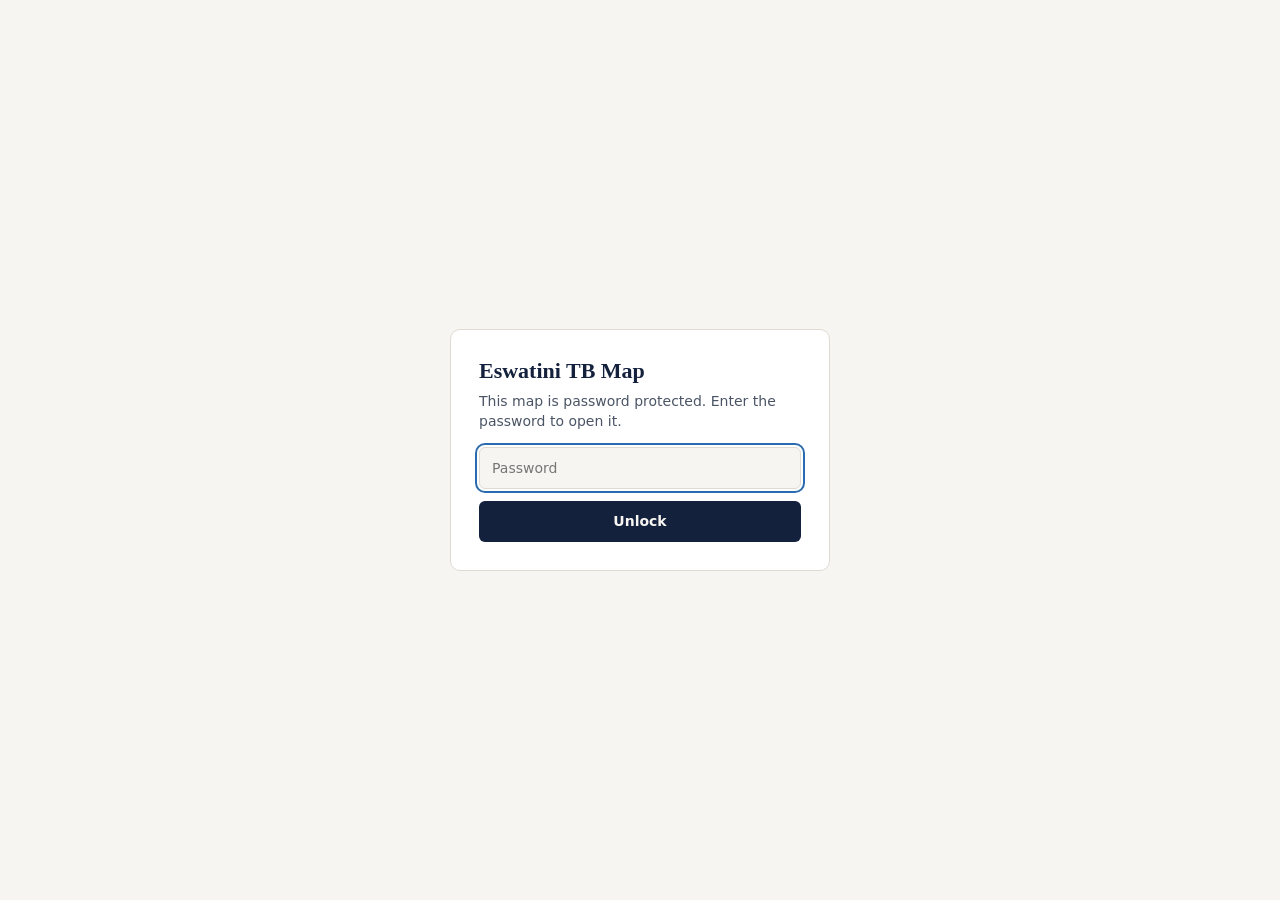
==== tb_web_map.html @ 25c8bf9f "Add files via upload" ====
<!doctype html>
<html lang="en">
<head>
<meta charset="utf-8">
<meta name="viewport" content="width=device-width, initial-scale=1">
<title>Eswatini TB Map</title>
<style>
/* required styles */

.leaflet-pane,
.leaflet-tile,
.leaflet-marker-icon,
.leaflet-marker-shadow,
.leaflet-tile-container,
.leaflet-pane > svg,
.leaflet-pane > canvas,
.leaflet-zoom-box,
.leaflet-image-layer,
.leaflet-layer {
	position: absolute;
	left: 0;
	top: 0;
	}
.leaflet-container {
	overflow: hidden;
	}
.leaflet-tile,
.leaflet-marker-icon,
.leaflet-marker-shadow {
	-webkit-user-select: none;
	   -moz-user-select: none;
	        user-select: none;
	  -webkit-user-drag: none;
	}
/* Prevents IE11 from highlighting tiles in blue */
.leaflet-tile::selection {
	background: transparent;
}
/* Safari renders non-retina tile on retina better with this, but Chrome is worse */
.leaflet-safari .leaflet-tile {
	image-rendering: -webkit-optimize-contrast;
	}
/* hack that prevents hw layers "stretching" when loading new tiles */
.leaflet-safari .leaflet-tile-container {
	width: 1600px;
	height: 1600px;
	-webkit-transform-origin: 0 0;
	}
.leaflet-marker-icon,
.leaflet-marker-shadow {
	display: block;
	}
/* .leaflet-container svg: reset svg max-width decleration shipped in Joomla! (joomla.org) 3.x */
/* .leaflet-container img: map is broken in FF if you have max-width: 100% on tiles */
.leaflet-container .leaflet-overlay-pane svg {
	max-width: none !important;
	max-height: none !important;
	}
.leaflet-container .leaflet-marker-pane img,
.leaflet-container .leaflet-shadow-pane img,
.leaflet-container .leaflet-tile-pane img,
.leaflet-container img.leaflet-image-layer,
.leaflet-container .leaflet-tile {
	max-width: none !important;
	max-height: none !important;
	width: auto;
	padding: 0;
	}

.leaflet-container img.leaflet-tile {
	/* See: https://bugs.chromium.org/p/chromium/issues/detail?id=600120 */
	mix-blend-mode: plus-lighter;
}

.leaflet-container.leaflet-touch-zoom {
	-ms-touch-action: pan-x pan-y;
	touch-action: pan-x pan-y;
	}
.leaflet-container.leaflet-touch-drag {
	-ms-touch-action: pinch-zoom;
	/* Fallback for FF which doesn't support pinch-zoom */
	touch-action: none;
	touch-action: pinch-zoom;
}
.leaflet-container.leaflet-touch-drag.leaflet-touch-zoom {
	-ms-touch-action: none;
	touch-action: none;
}
.leaflet-container {
	-webkit-tap-highlight-color: transparent;
}
.leaflet-container a {
	-webkit-tap-highlight-color: rgba(51, 181, 229, 0.4);
}
.leaflet-tile {
	filter: inherit;
	visibility: hidden;
	}
.leaflet-tile-loaded {
	visibility: inherit;
	}
.leaflet-zoom-box {
	width: 0;
	height: 0;
	-moz-box-sizing: border-box;
	     box-sizing: border-box;
	z-index: 800;
	}
/* workaround for https://bugzilla.mozilla.org/show_bug.cgi?id=888319 */
.leaflet-overlay-pane svg {
	-moz-user-select: none;
	}

.leaflet-pane         { z-index: 400; }

.leaflet-tile-pane    { z-index: 200; }
.leaflet-overlay-pane { z-index: 400; }
.leaflet-shadow-pane  { z-index: 500; }
.leaflet-marker-pane  { z-index: 600; }
.leaflet-tooltip-pane   { z-index: 650; }
.leaflet-popup-pane   { z-index: 700; }

.leaflet-map-pane canvas { z-index: 100; }
.leaflet-map-pane svg    { z-index: 200; }

.leaflet-vml-shape {
	width: 1px;
	height: 1px;
	}
.lvml {
	behavior: url(#default#VML);
	display: inline-block;
	position: absolute;
	}


/* control positioning */

.leaflet-control {
	position: relative;
	z-index: 800;
	pointer-events: visiblePainted; /* IE 9-10 doesn't have auto */
	pointer-events: auto;
	}
.leaflet-top,
.leaflet-bottom {
	position: absolute;
	z-index: 1000;
	pointer-events: none;
	}
.leaflet-top {
	top: 0;
	}
.leaflet-right {
	right: 0;
	}
.leaflet-bottom {
	bottom: 0;
	}
.leaflet-left {
	left: 0;
	}
.leaflet-control {
	float: left;
	clear: both;
	}
.leaflet-right .leaflet-control {
	float: right;
	}
.leaflet-top .leaflet-control {
	margin-top: 10px;
	}
.leaflet-bottom .leaflet-control {
	margin-bottom: 10px;
	}
.leaflet-left .leaflet-control {
	margin-left: 10px;
	}
.leaflet-right .leaflet-control {
	margin-right: 10px;
	}


/* zoom and fade animations */

.leaflet-fade-anim .leaflet-popup {
	opacity: 0;
	-webkit-transition: opacity 0.2s linear;
	   -moz-transition: opacity 0.2s linear;
	        transition: opacity 0.2s linear;
	}
.leaflet-fade-anim .leaflet-map-pane .leaflet-popup {
	opacity: 1;
	}
.leaflet-zoom-animated {
	-webkit-transform-origin: 0 0;
	    -ms-transform-origin: 0 0;
	        transform-origin: 0 0;
	}
svg.leaflet-zoom-animated {
	will-change: transform;
}

.leaflet-zoom-anim .leaflet-zoom-animated {
	-webkit-transition: -webkit-transform 0.25s cubic-bezier(0,0,0.25,1);
	   -moz-transition:    -moz-transform 0.25s cubic-bezier(0,0,0.25,1);
	        transition:         transform 0.25s cubic-bezier(0,0,0.25,1);
	}
.leaflet-zoom-anim .leaflet-tile,
.leaflet-pan-anim .leaflet-tile {
	-webkit-transition: none;
	   -moz-transition: none;
	        transition: none;
	}

.leaflet-zoom-anim .leaflet-zoom-hide {
	visibility: hidden;
	}


/* cursors */

.leaflet-interactive {
	cursor: pointer;
	}
.leaflet-grab {
	cursor: -webkit-grab;
	cursor:    -moz-grab;
	cursor:         grab;
	}
.leaflet-crosshair,
.leaflet-crosshair .leaflet-interactive {
	cursor: crosshair;
	}
.leaflet-popup-pane,
.leaflet-control {
	cursor: auto;
	}
.leaflet-dragging .leaflet-grab,
.leaflet-dragging .leaflet-grab .leaflet-interactive,
.leaflet-dragging .leaflet-marker-draggable {
	cursor: move;
	cursor: -webkit-grabbing;
	cursor:    -moz-grabbing;
	cursor:         grabbing;
	}

/* marker & overlays interactivity */
.leaflet-marker-icon,
.leaflet-marker-shadow,
.leaflet-image-layer,
.leaflet-pane > svg path,
.leaflet-tile-container {
	pointer-events: none;
	}

.leaflet-marker-icon.leaflet-interactive,
.leaflet-image-layer.leaflet-interactive,
.leaflet-pane > svg path.leaflet-interactive,
svg.leaflet-image-layer.leaflet-interactive path {
	pointer-events: visiblePainted; /* IE 9-10 doesn't have auto */
	pointer-events: auto;
	}

/* visual tweaks */

.leaflet-container {
	background: #ddd;
	outline-offset: 1px;
	}
.leaflet-container a {
	color: #0078A8;
	}
.leaflet-zoom-box {
	border: 2px dotted #38f;
	background: rgba(255,255,255,0.5);
	}


/* general typography */
.leaflet-container {
	font-family: "Helvetica Neue", Arial, Helvetica, sans-serif;
	font-size: 12px;
	font-size: 0.75rem;
	line-height: 1.5;
	}


/* general toolbar styles */

.leaflet-bar {
	box-shadow: 0 1px 5px rgba(0,0,0,0.65);
	border-radius: 4px;
	}
.leaflet-bar a {
	background-color: #fff;
	border-bottom: 1px solid #ccc;
	width: 26px;
	height: 26px;
	line-height: 26px;
	display: block;
	text-align: center;
	text-decoration: none;
	color: black;
	}
.leaflet-bar a,
.leaflet-control-layers-toggle {
	background-position: 50% 50%;
	background-repeat: no-repeat;
	display: block;
	}
.leaflet-bar a:hover,
.leaflet-bar a:focus {
	background-color: #f4f4f4;
	}
.leaflet-bar a:first-child {
	border-top-left-radius: 4px;
	border-top-right-radius: 4px;
	}
.leaflet-bar a:last-child {
	border-bottom-left-radius: 4px;
	border-bottom-right-radius: 4px;
	border-bottom: none;
	}
.leaflet-bar a.leaflet-disabled {
	cursor: default;
	background-color: #f4f4f4;
	color: #bbb;
	}

.leaflet-touch .leaflet-bar a {
	width: 30px;
	height: 30px;
	line-height: 30px;
	}
.leaflet-touch .leaflet-bar a:first-child {
	border-top-left-radius: 2px;
	border-top-right-radius: 2px;
	}
.leaflet-touch .leaflet-bar a:last-child {
	border-bottom-left-radius: 2px;
	border-bottom-right-radius: 2px;
	}

/* zoom control */

.leaflet-control-zoom-in,
.leaflet-control-zoom-out {
	font: bold 18px 'Lucida Console', Monaco, monospace;
	text-indent: 1px;
	}

.leaflet-touch .leaflet-control-zoom-in, .leaflet-touch .leaflet-control-zoom-out  {
	font-size: 22px;
	}


/* layers control */

.leaflet-control-layers {
	box-shadow: 0 1px 5px rgba(0,0,0,0.4);
	background: #fff;
	border-radius: 5px;
	}
.leaflet-control-layers-toggle {
	background-image: url(images/layers.png);
	width: 36px;
	height: 36px;
	}
.leaflet-retina .leaflet-control-layers-toggle {
	background-image: url(images/layers-2x.png);
	background-size: 26px 26px;
	}
.leaflet-touch .leaflet-control-layers-toggle {
	width: 44px;
	height: 44px;
	}
.leaflet-control-layers .leaflet-control-layers-list,
.leaflet-control-layers-expanded .leaflet-control-layers-toggle {
	display: none;
	}
.leaflet-control-layers-expanded .leaflet-control-layers-list {
	display: block;
	position: relative;
	}
.leaflet-control-layers-expanded {
	padding: 6px 10px 6px 6px;
	color: #333;
	background: #fff;
	}
.leaflet-control-layers-scrollbar {
	overflow-y: scroll;
	overflow-x: hidden;
	padding-right: 5px;
	}
.leaflet-control-layers-selector {
	margin-top: 2px;
	position: relative;
	top: 1px;
	}
.leaflet-control-layers label {
	display: block;
	font-size: 13px;
	font-size: 1.08333em;
	}
.leaflet-control-layers-separator {
	height: 0;
	border-top: 1px solid #ddd;
	margin: 5px -10px 5px -6px;
	}

/* Default icon URLs */
.leaflet-default-icon-path { /* used only in path-guessing heuristic, see L.Icon.Default */
	background-image: url(images/marker-icon.png);
	}


/* attribution and scale controls */

.leaflet-container .leaflet-control-attribution {
	background: #fff;
	background: rgba(255, 255, 255, 0.8);
	margin: 0;
	}
.leaflet-control-attribution,
.leaflet-control-scale-line {
	padding: 0 5px;
	color: #333;
	line-height: 1.4;
	}
.leaflet-control-attribution a {
	text-decoration: none;
	}
.leaflet-control-attribution a:hover,
.leaflet-control-attribution a:focus {
	text-decoration: underline;
	}
.leaflet-attribution-flag {
	display: inline !important;
	vertical-align: baseline !important;
	width: 1em;
	height: 0.6669em;
	}
.leaflet-left .leaflet-control-scale {
	margin-left: 5px;
	}
.leaflet-bottom .leaflet-control-scale {
	margin-bottom: 5px;
	}
.leaflet-control-scale-line {
	border: 2px solid #777;
	border-top: none;
	line-height: 1.1;
	padding: 2px 5px 1px;
	white-space: nowrap;
	-moz-box-sizing: border-box;
	     box-sizing: border-box;
	background: rgba(255, 255, 255, 0.8);
	text-shadow: 1px 1px #fff;
	}
.leaflet-control-scale-line:not(:first-child) {
	border-top: 2px solid #777;
	border-bottom: none;
	margin-top: -2px;
	}
.leaflet-control-scale-line:not(:first-child):not(:last-child) {
	border-bottom: 2px solid #777;
	}

.leaflet-touch .leaflet-control-attribution,
.leaflet-touch .leaflet-control-layers,
.leaflet-touch .leaflet-bar {
	box-shadow: none;
	}
.leaflet-touch .leaflet-control-layers,
.leaflet-touch .leaflet-bar {
	border: 2px solid rgba(0,0,0,0.2);
	background-clip: padding-box;
	}


/* popup */

.leaflet-popup {
	position: absolute;
	text-align: center;
	margin-bottom: 20px;
	}
.leaflet-popup-content-wrapper {
	padding: 1px;
	text-align: left;
	border-radius: 12px;
	}
.leaflet-popup-content {
	margin: 13px 24px 13px 20px;
	line-height: 1.3;
	font-size: 13px;
	font-size: 1.08333em;
	min-height: 1px;
	}
.leaflet-popup-content p {
	margin: 17px 0;
	margin: 1.3em 0;
	}
.leaflet-popup-tip-container {
	width: 40px;
	height: 20px;
	position: absolute;
	left: 50%;
	margin-top: -1px;
	margin-left: -20px;
	overflow: hidden;
	pointer-events: none;
	}
.leaflet-popup-tip {
	width: 17px;
	height: 17px;
	padding: 1px;

	margin: -10px auto 0;
	pointer-events: auto;

	-webkit-transform: rotate(45deg);
	   -moz-transform: rotate(45deg);
	    -ms-transform: rotate(45deg);
	        transform: rotate(45deg);
	}
.leaflet-popup-content-wrapper,
.leaflet-popup-tip {
	background: white;
	color: #333;
	box-shadow: 0 3px 14px rgba(0,0,0,0.4);
	}
.leaflet-container a.leaflet-popup-close-button {
	position: absolute;
	top: 0;
	right: 0;
	border: none;
	text-align: center;
	width: 24px;
	height: 24px;
	font: 16px/24px Tahoma, Verdana, sans-serif;
	color: #757575;
	text-decoration: none;
	background: transparent;
	}
.leaflet-container a.leaflet-popup-close-button:hover,
.leaflet-container a.leaflet-popup-close-button:focus {
	color: #585858;
	}
.leaflet-popup-scrolled {
	overflow: auto;
	}

.leaflet-oldie .leaflet-popup-content-wrapper {
	-ms-zoom: 1;
	}
.leaflet-oldie .leaflet-popup-tip {
	width: 24px;
	margin: 0 auto;

	-ms-filter: "progid:DXImageTransform.Microsoft.Matrix(M11=0.70710678, M12=0.70710678, M21=-0.70710678, M22=0.70710678)";
	filter: progid:DXImageTransform.Microsoft.Matrix(M11=0.70710678, M12=0.70710678, M21=-0.70710678, M22=0.70710678);
	}

.leaflet-oldie .leaflet-control-zoom,
.leaflet-oldie .leaflet-control-layers,
.leaflet-oldie .leaflet-popup-content-wrapper,
.leaflet-oldie .leaflet-popup-tip {
	border: 1px solid #999;
	}


/* div icon */

.leaflet-div-icon {
	background: #fff;
	border: 1px solid #666;
	}


/* Tooltip */
/* Base styles for the element that has a tooltip */
.leaflet-tooltip {
	position: absolute;
	padding: 6px;
	background-color: #fff;
	border: 1px solid #fff;
	border-radius: 3px;
	color: #222;
	white-space: nowrap;
	-webkit-user-select: none;
	-moz-user-select: none;
	-ms-user-select: none;
	user-select: none;
	pointer-events: none;
	box-shadow: 0 1px 3px rgba(0,0,0,0.4);
	}
.leaflet-tooltip.leaflet-interactive {
	cursor: pointer;
	pointer-events: auto;
	}
.leaflet-tooltip-top:before,
.leaflet-tooltip-bottom:before,
.leaflet-tooltip-left:before,
.leaflet-tooltip-right:before {
	position: absolute;
	pointer-events: none;
	border: 6px solid transparent;
	background: transparent;
	content: "";
	}

/* Directions */

.leaflet-tooltip-bottom {
	margin-top: 6px;
}
.leaflet-tooltip-top {
	margin-top: -6px;
}
.leaflet-tooltip-bottom:before,
.leaflet-tooltip-top:before {
	left: 50%;
	margin-left: -6px;
	}
.leaflet-tooltip-top:before {
	bottom: 0;
	margin-bottom: -12px;
	border-top-color: #fff;
	}
.leaflet-tooltip-bottom:before {
	top: 0;
	margin-top: -12px;
	margin-left: -6px;
	border-bottom-color: #fff;
	}
.leaflet-tooltip-left {
	margin-left: -6px;
}
.leaflet-tooltip-right {
	margin-left: 6px;
}
.leaflet-tooltip-left:before,
.leaflet-tooltip-right:before {
	top: 50%;
	margin-top: -6px;
	}
.leaflet-tooltip-left:before {
	right: 0;
	margin-right: -12px;
	border-left-color: #fff;
	}
.leaflet-tooltip-right:before {
	left: 0;
	margin-left: -12px;
	border-right-color: #fff;
	}

/* Printing */

@media print {
	/* Prevent printers from removing background-images of controls. */
	.leaflet-control {
		-webkit-print-color-adjust: exact;
		print-color-adjust: exact;
		}
	}

</style>
<style>
:root{
  --bg:#f6f5f1; --panel:#ffffff; --ink:#1d2433; --ink2:#4b5565; --ink3:#788091; --line:#dedbd2;
  --blue:#3b8bc4; --amber:#f2a33a; --red:#b3261e; --accent:#14213d; --focus:#2b6cb0;
  --font-serif:Georgia,"Times New Roman",serif;
  --font:system-ui,-apple-system,"Segoe UI",Roboto,Helvetica,Arial,sans-serif;
}
@media (prefers-color-scheme: dark){
  :root:not([data-theme="light"]){
    --bg:#14171c; --panel:#1c2027; --ink:#e8eaee; --ink2:#b4bac5; --ink3:#8a92a0; --line:#2e343e;
    --blue:#5aa5da; --amber:#f2b158; --red:#e0584f; --accent:#e8eaee; --focus:#7db3ea;
  }
}
:root[data-theme="dark"]{
  --bg:#14171c; --panel:#1c2027; --ink:#e8eaee; --ink2:#b4bac5; --ink3:#8a92a0; --line:#2e343e;
  --blue:#5aa5da; --amber:#f2b158; --red:#e0584f; --accent:#e8eaee; --focus:#7db3ea;
}
*{box-sizing:border-box}
html,body{height:100%}
body{margin:0;background:var(--bg);color:var(--ink);font:14px/1.45 var(--font)}
h1,h2,h3{font-family:var(--font-serif);font-weight:600;margin:0;color:var(--accent)}
button,select,input{font:inherit;color:inherit}
:focus-visible{outline:2px solid var(--focus);outline-offset:2px}

/* lock screen */
body.locked .app{display:none}
.lock{position:fixed;inset:0;display:grid;place-items:center;background:var(--bg);padding:16px;z-index:5000}
.lock-card{width:min(380px,100%);background:var(--panel);border:1px solid var(--line);border-radius:10px;padding:28px}
.lock-card h1{font-size:22px;margin-bottom:6px}
.lock-card p{color:var(--ink2);margin:0 0 16px}
.lock-card input{width:100%;padding:10px 12px;border:1px solid var(--line);border-radius:6px;background:var(--bg);margin-bottom:12px}
.lock-card button{width:100%;padding:10px;border:0;border-radius:6px;background:var(--accent);color:var(--bg);font-weight:600;cursor:pointer}
.lock-card button:disabled{opacity:.6;cursor:default}
.lock-error{color:var(--red);margin:10px 0 0 !important}

/* layout */
.app{display:grid;grid-template-columns:352px 1fr;height:100vh}
.side{display:flex;flex-direction:column;min-height:0;background:var(--panel);border-right:1px solid var(--line)}
.side-scroll{overflow:auto;padding:18px 18px 12px;flex:1}
.mapwrap{position:relative;min-height:0}
#map{position:absolute;inset:0;background:#e9f0f4}
h1{font-size:22px;line-height:1.2}
.sub{color:var(--ink2);margin:4px 0 14px;font-size:13px}
.banner{font-size:12px;color:var(--ink2);background:var(--bg);border:1px solid var(--line);border-radius:6px;padding:7px 9px;margin-bottom:14px}

.seg{display:grid;grid-template-columns:repeat(3,1fr);border:1px solid var(--line);border-radius:7px;overflow:hidden;margin-bottom:14px}
.seg button{background:transparent;border:0;padding:8px 4px;cursor:pointer;color:var(--ink2);font-size:13px;border-right:1px solid var(--line)}
.seg button:last-child{border-right:0}
.seg button[aria-pressed="true"]{background:var(--accent);color:var(--bg);font-weight:600}

.kpis{display:grid;grid-template-columns:repeat(4,1fr);gap:8px;margin-bottom:16px}
.kpi{border-top:2px solid var(--line);padding-top:6px}
.kpi b{display:block;font-size:22px;line-height:1.1;font-variant-numeric:tabular-nums}
.kpi span{font-size:11.5px;color:var(--ink2)}

.sec{font-size:12px;letter-spacing:.06em;text-transform:uppercase;color:var(--ink3);margin:16px 0 8px}
.filters{display:grid;grid-template-columns:1fr 1fr;gap:8px}
.filters label{display:block;font-size:12px;color:var(--ink2)}
.filters select{width:100%;margin-top:2px;padding:6px 8px;border:1px solid var(--line);border-radius:6px;background:var(--bg)}
.checks{display:grid;gap:6px;margin-top:10px}
.checks label{display:flex;gap:8px;align-items:center;font-size:13px;cursor:pointer}
.row{display:flex;gap:8px;flex-wrap:wrap;margin-top:10px}
.btn{border:1px solid var(--line);background:var(--bg);padding:6px 10px;border-radius:6px;cursor:pointer;font-size:13px}
.btn:hover{border-color:var(--ink3)}

.legend{display:grid;gap:6px;font-size:13px}
.legend .item{display:flex;align-items:center;gap:8px}
.dot{width:12px;height:12px;border-radius:50%;display:inline-block}
.sizes{display:flex;align-items:flex-end;gap:14px;margin-top:8px}
.sizes div{text-align:center;font-size:12px;color:var(--ink2)}
.sizes svg{display:block;margin:0 auto 2px}

.places{list-style:none;margin:0;padding:0}
.places li{margin:0}
.places button{width:100%;display:grid;grid-template-columns:1fr auto;gap:8px;align-items:center;text-align:left;border:0;background:transparent;padding:7px 4px;border-bottom:1px solid var(--line);cursor:pointer}
.places button:hover{background:var(--bg)}
.places .nm{font-size:13px}
.places .nm small{display:block;color:var(--ink3);font-size:11.5px}
.places .bar{display:flex;align-items:center;gap:8px;font-variant-numeric:tabular-nums;font-size:13px}
.places .bar i{display:block;height:6px;border-radius:3px;background:var(--blue)}
.foot{padding:10px 18px;border-top:1px solid var(--line);font-size:11.5px;color:var(--ink3)}

/* map overlays */
.leaflet-container{font:inherit}
.leaflet-popup-content{margin:12px 14px;min-width:210px;color:#1d2433;font-size:13px}
.pop h3{font-size:15px;margin-bottom:2px;color:#14213d}
.pop .meta{color:#4b5565;margin-bottom:8px}
.pop table{border-collapse:collapse;width:100%}
.pop td{padding:2px 0}
.pop td:last-child{text-align:right;font-variant-numeric:tabular-nums;font-weight:600}
.pop .areas{margin-top:8px;color:#4b5565;font-size:12px;max-height:110px;overflow:auto}
.pop .warn{margin-top:8px;font-size:11.5px;color:#788091;font-style:italic}
.mapnote{position:absolute;left:10px;bottom:10px;z-index:900;background:rgba(255,255,255,.92);color:#4b5565;border:1px solid #dedbd2;border-radius:6px;padding:5px 8px;font-size:11.5px;max-width:min(520px,70%)}

@media (max-width:860px){
  .app{grid-template-columns:1fr;grid-template-rows:56vh 1fr;height:auto;min-height:100vh}
  .mapwrap{order:-1;height:56vh}
  .side{border-right:0}
  .side-scroll{overflow:visible}
}
</style>
</head>
<body class="locked">

<div class="lock" id="lockScreen">
  <form class="lock-card" id="lockForm" autocomplete="off">
    <h1>Eswatini TB Map</h1>
    <p>This map is password protected. Enter the password to open it.</p>
    <input type="password" id="lockPassword" placeholder="Password" aria-label="Password" required autofocus>
    <button type="submit" id="lockSubmit">Unlock</button>
    <p class="lock-error" id="lockError" hidden>That password is not right. Try again.</p>
  </form>
</div>

<div class="app">
  <aside class="side">
    <div class="side-scroll">
      <h1>Eswatini TB Map</h1>
      <p class="sub">Where TB patients live and where they died. Click a circle for details.</p>
      <div class="banner">For internal use by the organisation only. Do not share outside it.</div>

      <div class="seg" role="group" aria-label="What to show">
        <button type="button" data-view="all" aria-pressed="true">All patients</button>
        <button type="button" data-view="deaths" aria-pressed="false">Deaths only</button>
        <button type="button" data-view="alive" aria-pressed="false">Alive only</button>
      </div>

      <div class="kpis" aria-live="polite">
        <div class="kpi"><b id="kPat">0</b><span>patients</span></div>
        <div class="kpi"><b id="kDead">0</b><span>deaths</span></div>
        <div class="kpi"><b id="kRate">0%</b><span>death rate</span></div>
        <div class="kpi"><b id="kLoc">0</b><span>places</span></div>
      </div>

      <div class="sec">Filters</div>
      <div class="filters">
        <label>Region<select id="fRegion"><option value="">All</option></select></label>
        <label>TB type<select id="fTb"><option value="">All</option><option value="0">Drug-sensitive</option><option value="1">MDR-TB</option></select></label>
        <label>HIV status<select id="fHiv"><option value="">All</option><option value="1">Positive</option><option value="0">Negative</option></select></label>
        <label>Sex<select id="fSex"><option value="">All</option></select></label>
        <label>Age group<select id="fAge"><option value="">All</option></select></label>
        <label>Constituency<select id="fConst"><option value="">All</option></select></label>
      </div>
      <div class="checks">
        <label><input type="checkbox" id="cSpread" checked> Spread stacked areas apart</label>
        <label><input type="checkbox" id="cBase" checked> Show street basemap</label>
      </div>
      <div class="row">
        <button class="btn" type="button" id="bReset">Reset filters</button>
        <button class="btn" type="button" id="bFit">Zoom to all</button>
        <label class="btn" for="fGeo" style="margin:0">Add boundaries (GeoJSON)</label>
        <input type="file" id="fGeo" accept=".geojson,.json,application/geo+json,application/json" hidden>
      </div>

      <div class="sec">How to read it</div>
      <div class="legend" id="legend"></div>
      <div class="sizes" id="sizes"></div>

      <div class="sec" id="placesTitle">Biggest places</div>
      <ul class="places" id="places"></ul>
    </div>
    <div class="foot">Everything runs in your browser. No patient data leaves this file. Only the basemap pictures are fetched, and the checkbox above turns them off.</div>
  </aside>

  <main class="mapwrap">
    <div id="map" role="application" aria-label="Map of TB patients in Eswatini"></div>
    <div class="mapnote" id="mapNote"></div>
  </main>
</div>

<script>
/* @preserve
 * Leaflet 1.9.4, a JS library for interactive maps. https://leafletjs.com
 * (c) 2010-2023 Vladimir Agafonkin, (c) 2010-2011 CloudMade
 */
!function(t,e){"object"==typeof exports&&"undefined"!=typeof module?e(exports):"function"==typeof define&&define.amd?define(["exports"],e):e((t="undefined"!=typeof globalThis?globalThis:t||self).leaflet={})}(this,function(t){"use strict";function l(t){for(var e,i,n=1,o=arguments.length;n<o;n++)for(e in i=arguments[n])t[e]=i[e];return t}var R=Object.create||function(t){return N.prototype=t,new N};function N(){}function a(t,e){var i,n=Array.prototype.slice;return t.bind?t.bind.apply(t,n.call(arguments,1)):(i=n.call(arguments,2),function(){return t.apply(e,i.length?i.concat(n.call(arguments)):arguments)})}var D=0;function h(t){return"_leaflet_id"in t||(t._leaflet_id=++D),t._leaflet_id}function j(t,e,i){var n,o,s=function(){n=!1,o&&(r.apply(i,o),o=!1)},r=function(){n?o=arguments:(t.apply(i,arguments),setTimeout(s,e),n=!0)};return r}function H(t,e,i){var n=e[1],e=e[0],o=n-e;return t===n&&i?t:((t-e)%o+o)%o+e}function u(){return!1}function i(t,e){return!1===e?t:(e=Math.pow(10,void 0===e?6:e),Math.round(t*e)/e)}function W(t){return t.trim?t.trim():t.replace(/^\s+|\s+$/g,"")}function F(t){return W(t).split(/\s+/)}function c(t,e){for(var i in Object.prototype.hasOwnProperty.call(t,"options")||(t.options=t.options?R(t.options):{}),e)t.options[i]=e[i];return t.options}function U(t,e,i){var n,o=[];for(n in t)o.push(encodeURIComponent(i?n.toUpperCase():n)+"="+encodeURIComponent(t[n]));return(e&&-1!==e.indexOf("?")?"&":"?")+o.join("&")}var V=/\{ *([\w_ -]+) *\}/g;function q(t,i){return t.replace(V,function(t,e){e=i[e];if(void 0===e)throw new Error("No value provided for variable "+t);return e="function"==typeof e?e(i):e})}var d=Array.isArray||function(t){return"[object Array]"===Object.prototype.toString.call(t)};function G(t,e){for(var i=0;i<t.length;i++)if(t[i]===e)return i;return-1}var K="[data-uri]";function Y(t){return window["webkit"+t]||window["moz"+t]||window["ms"+t]}var X=0;function J(t){var e=+new Date,i=Math.max(0,16-(e-X));return X=e+i,window.setTimeout(t,i)}var $=window.requestAnimationFrame||Y("RequestAnimationFrame")||J,Q=window.cancelAnimationFrame||Y("CancelAnimationFrame")||Y("CancelRequestAnimationFrame")||function(t){window.clearTimeout(t)};function x(t,e,i){if(!i||$!==J)return $.call(window,a(t,e));t.call(e)}function r(t){t&&Q.call(window,t)}var tt={__proto__:null,extend:l,create:R,bind:a,get lastId(){return D},stamp:h,throttle:j,wrapNum:H,falseFn:u,formatNum:i,trim:W,splitWords:F,setOptions:c,getParamString:U,template:q,isArray:d,indexOf:G,emptyImageUrl:K,requestFn:$,cancelFn:Q,requestAnimFrame:x,cancelAnimFrame:r};function et(){}et.extend=function(t){function e(){c(this),this.initialize&&this.initialize.apply(this,arguments),this.callInitHooks()}var i,n=e.__super__=this.prototype,o=R(n);for(i in(o.constructor=e).prototype=o,this)Object.prototype.hasOwnProperty.call(this,i)&&"prototype"!==i&&"__super__"!==i&&(e[i]=this[i]);if(t.statics&&l(e,t.statics),t.includes){var s=t.includes;if("undefined"!=typeof L&&L&&L.Mixin){s=d(s)?s:[s];for(var r=0;r<s.length;r++)s[r]===L.Mixin.Events&&console.warn("Deprecated include of L.Mixin.Events: this property will be removed in future releases, please inherit from L.Evented instead.",(new Error).stack)}l.apply(null,[o].concat(t.includes))}return l(o,t),delete o.statics,delete o.includes,o.options&&(o.options=n.options?R(n.options):{},l(o.options,t.options)),o._initHooks=[],o.callInitHooks=function(){if(!this._initHooksCalled){n.callInitHooks&&n.callInitHooks.call(this),this._initHooksCalled=!0;for(var t=0,e=o._initHooks.length;t<e;t++)o._initHooks[t].call(this)}},e},et.include=function(t){var e=this.prototype.options;return l(this.prototype,t),t.options&&(this.prototype.options=e,this.mergeOptions(t.options)),this},et.mergeOptions=function(t){return l(this.prototype.options,t),this},et.addInitHook=function(t){var e=Array.prototype.slice.call(arguments,1),i="function"==typeof t?t:function(){this[t].apply(this,e)};return this.prototype._initHooks=this.prototype._initHooks||[],this.prototype._initHooks.push(i),this};var e={on:function(t,e,i){if("object"==typeof t)for(var n in t)this._on(n,t[n],e);else for(var o=0,s=(t=F(t)).length;o<s;o++)this._on(t[o],e,i);return this},off:function(t,e,i){if(arguments.length)if("object"==typeof t)for(var n in t)this._off(n,t[n],e);else{t=F(t);for(var o=1===arguments.length,s=0,r=t.length;s<r;s++)o?this._off(t[s]):this._off(t[s],e,i)}else delete this._events;return this},_on:function(t,e,i,n){"function"!=typeof e?console.warn("wrong listener type: "+typeof e):!1===this._listens(t,e,i)&&(e={fn:e,ctx:i=i===this?void 0:i},n&&(e.once=!0),this._events=this._events||{},this._events[t]=this._events[t]||[],this._events[t].push(e))},_off:function(t,e,i){var n,o,s;if(this._events&&(n=this._events[t]))if(1===arguments.length){if(this._firingCount)for(o=0,s=n.length;o<s;o++)n[o].fn=u;delete this._events[t]}else"function"!=typeof e?console.warn("wrong listener type: "+typeof e):!1!==(e=this._listens(t,e,i))&&(i=n[e],this._firingCount&&(i.fn=u,this._events[t]=n=n.slice()),n.splice(e,1))},fire:function(t,e,i){if(this.listens(t,i)){var n=l({},e,{type:t,target:this,sourceTarget:e&&e.sourceTarget||this});if(this._events){var o=this._events[t];if(o){this._firingCount=this._firingCount+1||1;for(var s=0,r=o.length;s<r;s++){var a=o[s],h=a.fn;a.once&&this.off(t,h,a.ctx),h.call(a.ctx||this,n)}this._firingCount--}}i&&this._propagateEvent(n)}return this},listens:function(t,e,i,n){"string"!=typeof t&&console.warn('"string" type argument expected');var o=e,s=("function"!=typeof e&&(n=!!e,i=o=void 0),this._events&&this._events[t]);if(s&&s.length&&!1!==this._listens(t,o,i))return!0;if(n)for(var r in this._eventParents)if(this._eventParents[r].listens(t,e,i,n))return!0;return!1},_listens:function(t,e,i){if(this._events){var n=this._events[t]||[];if(!e)return!!n.length;i===this&&(i=void 0);for(var o=0,s=n.length;o<s;o++)if(n[o].fn===e&&n[o].ctx===i)return o}return!1},once:function(t,e,i){if("object"==typeof t)for(var n in t)this._on(n,t[n],e,!0);else for(var o=0,s=(t=F(t)).length;o<s;o++)this._on(t[o],e,i,!0);return this},addEventParent:function(t){return this._eventParents=this._eventParents||{},this._eventParents[h(t)]=t,this},removeEventParent:function(t){return this._eventParents&&delete this._eventParents[h(t)],this},_propagateEvent:function(t){for(var e in this._eventParents)this._eventParents[e].fire(t.type,l({layer:t.target,propagatedFrom:t.target},t),!0)}},it=(e.addEventListener=e.on,e.removeEventListener=e.clearAllEventListeners=e.off,e.addOneTimeEventListener=e.once,e.fireEvent=e.fire,e.hasEventListeners=e.listens,et.extend(e));function p(t,e,i){this.x=i?Math.round(t):t,this.y=i?Math.round(e):e}var nt=Math.trunc||function(t){return 0<t?Math.floor(t):Math.ceil(t)};function m(t,e,i){return t instanceof p?t:d(t)?new p(t[0],t[1]):null==t?t:"object"==typeof t&&"x"in t&&"y"in t?new p(t.x,t.y):new p(t,e,i)}function f(t,e){if(t)for(var i=e?[t,e]:t,n=0,o=i.length;n<o;n++)this.extend(i[n])}function _(t,e){return!t||t instanceof f?t:new f(t,e)}function s(t,e){if(t)for(var i=e?[t,e]:t,n=0,o=i.length;n<o;n++)this.extend(i[n])}function g(t,e){return t instanceof s?t:new s(t,e)}function v(t,e,i){if(isNaN(t)||isNaN(e))throw new Error("Invalid LatLng object: ("+t+", "+e+")");this.lat=+t,this.lng=+e,void 0!==i&&(this.alt=+i)}function w(t,e,i){return t instanceof v?t:d(t)&&"object"!=typeof t[0]?3===t.length?new v(t[0],t[1],t[2]):2===t.length?new v(t[0],t[1]):null:null==t?t:"object"==typeof t&&"lat"in t?new v(t.lat,"lng"in t?t.lng:t.lon,t.alt):void 0===e?null:new v(t,e,i)}p.prototype={clone:function(){return new p(this.x,this.y)},add:function(t){return this.clone()._add(m(t))},_add:function(t){return this.x+=t.x,this.y+=t.y,this},subtract:function(t){return this.clone()._subtract(m(t))},_subtract:function(t){return this.x-=t.x,this.y-=t.y,this},divideBy:function(t){return this.clone()._divideBy(t)},_divideBy:function(t){return this.x/=t,this.y/=t,this},multiplyBy:function(t){return this.clone()._multiplyBy(t)},_multiplyBy:function(t){return this.x*=t,this.y*=t,this},scaleBy:function(t){return new p(this.x*t.x,this.y*t.y)},unscaleBy:function(t){return new p(this.x/t.x,this.y/t.y)},round:function(){return this.clone()._round()},_round:function(){return this.x=Math.round(this.x),this.y=Math.round(this.y),this},floor:function(){return this.clone()._floor()},_floor:function(){return this.x=Math.floor(this.x),this.y=Math.floor(this.y),this},ceil:function(){return this.clone()._ceil()},_ceil:function(){return this.x=Math.ceil(this.x),this.y=Math.ceil(this.y),this},trunc:function(){return this.clone()._trunc()},_trunc:function(){return this.x=nt(this.x),this.y=nt(this.y),this},distanceTo:function(t){var e=(t=m(t)).x-this.x,t=t.y-this.y;return Math.sqrt(e*e+t*t)},equals:function(t){return(t=m(t)).x===this.x&&t.y===this.y},contains:function(t){return t=m(t),Math.abs(t.x)<=Math.abs(this.x)&&Math.abs(t.y)<=Math.abs(this.y)},toString:function(){return"Point("+i(this.x)+", "+i(this.y)+")"}},f.prototype={extend:function(t){var e,i;if(t){if(t instanceof p||"number"==typeof t[0]||"x"in t)e=i=m(t);else if(e=(t=_(t)).min,i=t.max,!e||!i)return this;this.min||this.max?(this.min.x=Math.min(e.x,this.min.x),this.max.x=Math.max(i.x,this.max.x),this.min.y=Math.min(e.y,this.min.y),this.max.y=Math.max(i.y,this.max.y)):(this.min=e.clone(),this.max=i.clone())}return this},getCenter:function(t){return m((this.min.x+this.max.x)/2,(this.min.y+this.max.y)/2,t)},getBottomLeft:function(){return m(this.min.x,this.max.y)},getTopRight:function(){return m(this.max.x,this.min.y)},getTopLeft:function(){return this.min},getBottomRight:function(){return this.max},getSize:function(){return this.max.subtract(this.min)},contains:function(t){var e,i;return(t=("number"==typeof t[0]||t instanceof p?m:_)(t))instanceof f?(e=t.min,i=t.max):e=i=t,e.x>=this.min.x&&i.x<=this.max.x&&e.y>=this.min.y&&i.y<=this.max.y},intersects:function(t){t=_(t);var e=this.min,i=this.max,n=t.min,t=t.max,o=t.x>=e.x&&n.x<=i.x,t=t.y>=e.y&&n.y<=i.y;return o&&t},overlaps:function(t){t=_(t);var e=this.min,i=this.max,n=t.min,t=t.max,o=t.x>e.x&&n.x<i.x,t=t.y>e.y&&n.y<i.y;return o&&t},isValid:function(){return!(!this.min||!this.max)},pad:function(t){var e=this.min,i=this.max,n=Math.abs(e.x-i.x)*t,t=Math.abs(e.y-i.y)*t;return _(m(e.x-n,e.y-t),m(i.x+n,i.y+t))},equals:function(t){return!!t&&(t=_(t),this.min.equals(t.getTopLeft())&&this.max.equals(t.getBottomRight()))}},s.prototype={extend:function(t){var e,i,n=this._southWest,o=this._northEast;if(t instanceof v)i=e=t;else{if(!(t instanceof s))return t?this.extend(w(t)||g(t)):this;if(e=t._southWest,i=t._northEast,!e||!i)return this}return n||o?(n.lat=Math.min(e.lat,n.lat),n.lng=Math.min(e.lng,n.lng),o.lat=Math.max(i.lat,o.lat),o.lng=Math.max(i.lng,o.lng)):(this._southWest=new v(e.lat,e.lng),this._northEast=new v(i.lat,i.lng)),this},pad:function(t){var e=this._southWest,i=this._northEast,n=Math.abs(e.lat-i.lat)*t,t=Math.abs(e.lng-i.lng)*t;return new s(new v(e.lat-n,e.lng-t),new v(i.lat+n,i.lng+t))},getCenter:function(){return new v((this._southWest.lat+this._northEast.lat)/2,(this._southWest.lng+this._northEast.lng)/2)},getSouthWest:function(){return this._southWest},getNorthEast:function(){return this._northEast},getNorthWest:function(){return new v(this.getNorth(),this.getWest())},getSouthEast:function(){return new v(this.getSouth(),this.getEast())},getWest:function(){return this._southWest.lng},getSouth:function(){return this._southWest.lat},getEast:function(){return this._northEast.lng},getNorth:function(){return this._northEast.lat},contains:function(t){t=("number"==typeof t[0]||t instanceof v||"lat"in t?w:g)(t);var e,i,n=this._southWest,o=this._northEast;return t instanceof s?(e=t.getSouthWest(),i=t.getNorthEast()):e=i=t,e.lat>=n.lat&&i.lat<=o.lat&&e.lng>=n.lng&&i.lng<=o.lng},intersects:function(t){t=g(t);var e=this._southWest,i=this._northEast,n=t.getSouthWest(),t=t.getNorthEast(),o=t.lat>=e.lat&&n.lat<=i.lat,t=t.lng>=e.lng&&n.lng<=i.lng;return o&&t},overlaps:function(t){t=g(t);var e=this._southWest,i=this._northEast,n=t.getSouthWest(),t=t.getNorthEast(),o=t.lat>e.lat&&n.lat<i.lat,t=t.lng>e.lng&&n.lng<i.lng;return o&&t},toBBoxString:function(){return[this.getWest(),this.getSouth(),this.getEast(),this.getNorth()].join(",")},equals:function(t,e){return!!t&&(t=g(t),this._southWest.equals(t.getSouthWest(),e)&&this._northEast.equals(t.getNorthEast(),e))},isValid:function(){return!(!this._southWest||!this._northEast)}};var ot={latLngToPoint:function(t,e){t=this.projection.project(t),e=this.scale(e);return this.transformation._transform(t,e)},pointToLatLng:function(t,e){e=this.scale(e),t=this.transformation.untransform(t,e);return this.projection.unproject(t)},project:function(t){return this.projection.project(t)},unproject:function(t){return this.projection.unproject(t)},scale:function(t){return 256*Math.pow(2,t)},zoom:function(t){return Math.log(t/256)/Math.LN2},getProjectedBounds:function(t){var e;return this.infinite?null:(e=this.projection.bounds,t=this.scale(t),new f(this.transformation.transform(e.min,t),this.transformation.transform(e.max,t)))},infinite:!(v.prototype={equals:function(t,e){return!!t&&(t=w(t),Math.max(Math.abs(this.lat-t.lat),Math.abs(this.lng-t.lng))<=(void 0===e?1e-9:e))},toString:function(t){return"LatLng("+i(this.lat,t)+", "+i(this.lng,t)+")"},distanceTo:function(t){return st.distance(this,w(t))},wrap:function(){return st.wrapLatLng(this)},toBounds:function(t){var t=180*t/40075017,e=t/Math.cos(Math.PI/180*this.lat);return g([this.lat-t,this.lng-e],[this.lat+t,this.lng+e])},clone:function(){return new v(this.lat,this.lng,this.alt)}}),wrapLatLng:function(t){var e=this.wrapLng?H(t.lng,this.wrapLng,!0):t.lng;return new v(this.wrapLat?H(t.lat,this.wrapLat,!0):t.lat,e,t.alt)},wrapLatLngBounds:function(t){var e=t.getCenter(),i=this.wrapLatLng(e),n=e.lat-i.lat,e=e.lng-i.lng;return 0==n&&0==e?t:(i=t.getSouthWest(),t=t.getNorthEast(),new s(new v(i.lat-n,i.lng-e),new v(t.lat-n,t.lng-e)))}},st=l({},ot,{wrapLng:[-180,180],R:6371e3,distance:function(t,e){var i=Math.PI/180,n=t.lat*i,o=e.lat*i,s=Math.sin((e.lat-t.lat)*i/2),e=Math.sin((e.lng-t.lng)*i/2),t=s*s+Math.cos(n)*Math.cos(o)*e*e,i=2*Math.atan2(Math.sqrt(t),Math.sqrt(1-t));return this.R*i}}),rt=6378137,rt={R:rt,MAX_LATITUDE:85.0511287798,project:function(t){var e=Math.PI/180,i=this.MAX_LATITUDE,i=Math.max(Math.min(i,t.lat),-i),i=Math.sin(i*e);return new p(this.R*t.lng*e,this.R*Math.log((1+i)/(1-i))/2)},unproject:function(t){var e=180/Math.PI;return new v((2*Math.atan(Math.exp(t.y/this.R))-Math.PI/2)*e,t.x*e/this.R)},bounds:new f([-(rt=rt*Math.PI),-rt],[rt,rt])};function at(t,e,i,n){d(t)?(this._a=t[0],this._b=t[1],this._c=t[2],this._d=t[3]):(this._a=t,this._b=e,this._c=i,this._d=n)}function ht(t,e,i,n){return new at(t,e,i,n)}at.prototype={transform:function(t,e){return this._transform(t.clone(),e)},_transform:function(t,e){return t.x=(e=e||1)*(this._a*t.x+this._b),t.y=e*(this._c*t.y+this._d),t},untransform:function(t,e){return new p((t.x/(e=e||1)-this._b)/this._a,(t.y/e-this._d)/this._c)}};var lt=l({},st,{code:"EPSG:3857",projection:rt,transformation:ht(lt=.5/(Math.PI*rt.R),.5,-lt,.5)}),ut=l({},lt,{code:"EPSG:900913"});function ct(t){return document.createElementNS("http://www.w3.org/2000/svg",t)}function dt(t,e){for(var i,n,o,s,r="",a=0,h=t.length;a<h;a++){for(i=0,n=(o=t[a]).length;i<n;i++)r+=(i?"L":"M")+(s=o[i]).x+" "+s.y;r+=e?b.svg?"z":"x":""}return r||"M0 0"}var _t=document.documentElement.style,pt="ActiveXObject"in window,mt=pt&&!document.addEventListener,n="msLaunchUri"in navigator&&!("documentMode"in document),ft=y("webkit"),gt=y("android"),vt=y("android 2")||y("android 3"),yt=parseInt(/WebKit\/([0-9]+)|$/.exec(navigator.userAgent)[1],10),yt=gt&&y("Google")&&yt<537&&!("AudioNode"in window),xt=!!window.opera,wt=!n&&y("chrome"),bt=y("gecko")&&!ft&&!xt&&!pt,Pt=!wt&&y("safari"),Lt=y("phantom"),o="OTransition"in _t,Tt=0===navigator.platform.indexOf("Win"),Mt=pt&&"transition"in _t,zt="WebKitCSSMatrix"in window&&"m11"in new window.WebKitCSSMatrix&&!vt,_t="MozPerspective"in _t,Ct=!window.L_DISABLE_3D&&(Mt||zt||_t)&&!o&&!Lt,Zt="undefined"!=typeof orientation||y("mobile"),St=Zt&&ft,Et=Zt&&zt,kt=!window.PointerEvent&&window.MSPointerEvent,Ot=!(!window.PointerEvent&&!kt),At="ontouchstart"in window||!!window.TouchEvent,Bt=!window.L_NO_TOUCH&&(At||Ot),It=Zt&&xt,Rt=Zt&&bt,Nt=1<(window.devicePixelRatio||window.screen.deviceXDPI/window.screen.logicalXDPI),Dt=function(){var t=!1;try{var e=Object.defineProperty({},"passive",{get:function(){t=!0}});window.addEventListener("testPassiveEventSupport",u,e),window.removeEventListener("testPassiveEventSupport",u,e)}catch(t){}return t}(),jt=!!document.createElement("canvas").getContext,Ht=!(!document.createElementNS||!ct("svg").createSVGRect),Wt=!!Ht&&((Wt=document.createElement("div")).innerHTML="<svg/>","http://www.w3.org/2000/svg"===(Wt.firstChild&&Wt.firstChild.namespaceURI));function y(t){return 0<=navigator.userAgent.toLowerCase().indexOf(t)}var b={ie:pt,ielt9:mt,edge:n,webkit:ft,android:gt,android23:vt,androidStock:yt,opera:xt,chrome:wt,gecko:bt,safari:Pt,phantom:Lt,opera12:o,win:Tt,ie3d:Mt,webkit3d:zt,gecko3d:_t,any3d:Ct,mobile:Zt,mobileWebkit:St,mobileWebkit3d:Et,msPointer:kt,pointer:Ot,touch:Bt,touchNative:At,mobileOpera:It,mobileGecko:Rt,retina:Nt,passiveEvents:Dt,canvas:jt,svg:Ht,vml:!Ht&&function(){try{var t=document.createElement("div"),e=(t.innerHTML='<v:shape adj="1"/>',t.firstChild);return e.style.behavior="url(#default#VML)",e&&"object"==typeof e.adj}catch(t){return!1}}(),inlineSvg:Wt,mac:0===navigator.platform.indexOf("Mac"),linux:0===navigator.platform.indexOf("Linux")},Ft=b.msPointer?"MSPointerDown":"pointerdown",Ut=b.msPointer?"MSPointerMove":"pointermove",Vt=b.msPointer?"MSPointerUp":"pointerup",qt=b.msPointer?"MSPointerCancel":"pointercancel",Gt={touchstart:Ft,touchmove:Ut,touchend:Vt,touchcancel:qt},Kt={touchstart:function(t,e){e.MSPOINTER_TYPE_TOUCH&&e.pointerType===e.MSPOINTER_TYPE_TOUCH&&O(e);ee(t,e)},touchmove:ee,touchend:ee,touchcancel:ee},Yt={},Xt=!1;function Jt(t,e,i){return"touchstart"!==e||Xt||(document.addEventListener(Ft,$t,!0),document.addEventListener(Ut,Qt,!0),document.addEventListener(Vt,te,!0),document.addEventListener(qt,te,!0),Xt=!0),Kt[e]?(i=Kt[e].bind(this,i),t.addEventListener(Gt[e],i,!1),i):(console.warn("wrong event specified:",e),u)}function $t(t){Yt[t.pointerId]=t}function Qt(t){Yt[t.pointerId]&&(Yt[t.pointerId]=t)}function te(t){delete Yt[t.pointerId]}function ee(t,e){if(e.pointerType!==(e.MSPOINTER_TYPE_MOUSE||"mouse")){for(var i in e.touches=[],Yt)e.touches.push(Yt[i]);e.changedTouches=[e],t(e)}}var ie=200;function ne(t,i){t.addEventListener("dblclick",i);var n,o=0;function e(t){var e;1!==t.detail?n=t.detail:"mouse"===t.pointerType||t.sourceCapabilities&&!t.sourceCapabilities.firesTouchEvents||((e=Ne(t)).some(function(t){return t instanceof HTMLLabelElement&&t.attributes.for})&&!e.some(function(t){return t instanceof HTMLInputElement||t instanceof HTMLSelectElement})||((e=Date.now())-o<=ie?2===++n&&i(function(t){var e,i,n={};for(i in t)e=t[i],n[i]=e&&e.bind?e.bind(t):e;return(t=n).type="dblclick",n.detail=2,n.isTrusted=!1,n._simulated=!0,n}(t)):n=1,o=e))}return t.addEventListener("click",e),{dblclick:i,simDblclick:e}}var oe,se,re,ae,he,le,ue=we(["transform","webkitTransform","OTransform","MozTransform","msTransform"]),ce=we(["webkitTransition","transition","OTransition","MozTransition","msTransition"]),de="webkitTransition"===ce||"OTransition"===ce?ce+"End":"transitionend";function _e(t){return"string"==typeof t?document.getElementById(t):t}function pe(t,e){var i=t.style[e]||t.currentStyle&&t.currentStyle[e];return"auto"===(i=i&&"auto"!==i||!document.defaultView?i:(t=document.defaultView.getComputedStyle(t,null))?t[e]:null)?null:i}function P(t,e,i){t=document.createElement(t);return t.className=e||"",i&&i.appendChild(t),t}function T(t){var e=t.parentNode;e&&e.removeChild(t)}function me(t){for(;t.firstChild;)t.removeChild(t.firstChild)}function fe(t){var e=t.parentNode;e&&e.lastChild!==t&&e.appendChild(t)}function ge(t){var e=t.parentNode;e&&e.firstChild!==t&&e.insertBefore(t,e.firstChild)}function ve(t,e){return void 0!==t.classList?t.classList.contains(e):0<(t=xe(t)).length&&new RegExp("(^|\\s)"+e+"(\\s|$)").test(t)}function M(t,e){var i;if(void 0!==t.classList)for(var n=F(e),o=0,s=n.length;o<s;o++)t.classList.add(n[o]);else ve(t,e)||ye(t,((i=xe(t))?i+" ":"")+e)}function z(t,e){void 0!==t.classList?t.classList.remove(e):ye(t,W((" "+xe(t)+" ").replace(" "+e+" "," ")))}function ye(t,e){void 0===t.className.baseVal?t.className=e:t.className.baseVal=e}function xe(t){return void 0===(t=t.correspondingElement?t.correspondingElement:t).className.baseVal?t.className:t.className.baseVal}function C(t,e){if("opacity"in t.style)t.style.opacity=e;else if("filter"in t.style){var i=!1,n="DXImageTransform.Microsoft.Alpha";try{i=t.filters.item(n)}catch(t){if(1===e)return}e=Math.round(100*e),i?(i.Enabled=100!==e,i.Opacity=e):t.style.filter+=" progid:"+n+"(opacity="+e+")"}}function we(t){for(var e=document.documentElement.style,i=0;i<t.length;i++)if(t[i]in e)return t[i];return!1}function be(t,e,i){e=e||new p(0,0);t.style[ue]=(b.ie3d?"translate("+e.x+"px,"+e.y+"px)":"translate3d("+e.x+"px,"+e.y+"px,0)")+(i?" scale("+i+")":"")}function Z(t,e){t._leaflet_pos=e,b.any3d?be(t,e):(t.style.left=e.x+"px",t.style.top=e.y+"px")}function Pe(t){return t._leaflet_pos||new p(0,0)}function Le(){S(window,"dragstart",O)}function Te(){k(window,"dragstart",O)}function Me(t){for(;-1===t.tabIndex;)t=t.parentNode;t.style&&(ze(),le=(he=t).style.outlineStyle,t.style.outlineStyle="none",S(window,"keydown",ze))}function ze(){he&&(he.style.outlineStyle=le,le=he=void 0,k(window,"keydown",ze))}function Ce(t){for(;!((t=t.parentNode).offsetWidth&&t.offsetHeight||t===document.body););return t}function Ze(t){var e=t.getBoundingClientRect();return{x:e.width/t.offsetWidth||1,y:e.height/t.offsetHeight||1,boundingClientRect:e}}ae="onselectstart"in document?(re=function(){S(window,"selectstart",O)},function(){k(window,"selectstart",O)}):(se=we(["userSelect","WebkitUserSelect","OUserSelect","MozUserSelect","msUserSelect"]),re=function(){var t;se&&(t=document.documentElement.style,oe=t[se],t[se]="none")},function(){se&&(document.documentElement.style[se]=oe,oe=void 0)});pt={__proto__:null,TRANSFORM:ue,TRANSITION:ce,TRANSITION_END:de,get:_e,getStyle:pe,create:P,remove:T,empty:me,toFront:fe,toBack:ge,hasClass:ve,addClass:M,removeClass:z,setClass:ye,getClass:xe,setOpacity:C,testProp:we,setTransform:be,setPosition:Z,getPosition:Pe,get disableTextSelection(){return re},get enableTextSelection(){return ae},disableImageDrag:Le,enableImageDrag:Te,preventOutline:Me,restoreOutline:ze,getSizedParentNode:Ce,getScale:Ze};function S(t,e,i,n){if(e&&"object"==typeof e)for(var o in e)ke(t,o,e[o],i);else for(var s=0,r=(e=F(e)).length;s<r;s++)ke(t,e[s],i,n);return this}var E="_leaflet_events";function k(t,e,i,n){if(1===arguments.length)Se(t),delete t[E];else if(e&&"object"==typeof e)for(var o in e)Oe(t,o,e[o],i);else if(e=F(e),2===arguments.length)Se(t,function(t){return-1!==G(e,t)});else for(var s=0,r=e.length;s<r;s++)Oe(t,e[s],i,n);return this}function Se(t,e){for(var i in t[E]){var n=i.split(/\d/)[0];e&&!e(n)||Oe(t,n,null,null,i)}}var Ee={mouseenter:"mouseover",mouseleave:"mouseout",wheel:!("onwheel"in window)&&"mousewheel"};function ke(e,t,i,n){var o,s,r=t+h(i)+(n?"_"+h(n):"");e[E]&&e[E][r]||(s=o=function(t){return i.call(n||e,t||window.event)},!b.touchNative&&b.pointer&&0===t.indexOf("touch")?o=Jt(e,t,o):b.touch&&"dblclick"===t?o=ne(e,o):"addEventListener"in e?"touchstart"===t||"touchmove"===t||"wheel"===t||"mousewheel"===t?e.addEventListener(Ee[t]||t,o,!!b.passiveEvents&&{passive:!1}):"mouseenter"===t||"mouseleave"===t?e.addEventListener(Ee[t],o=function(t){t=t||window.event,We(e,t)&&s(t)},!1):e.addEventListener(t,s,!1):e.attachEvent("on"+t,o),e[E]=e[E]||{},e[E][r]=o)}function Oe(t,e,i,n,o){o=o||e+h(i)+(n?"_"+h(n):"");var s,r,i=t[E]&&t[E][o];i&&(!b.touchNative&&b.pointer&&0===e.indexOf("touch")?(n=t,r=i,Gt[s=e]?n.removeEventListener(Gt[s],r,!1):console.warn("wrong event specified:",s)):b.touch&&"dblclick"===e?(n=i,(r=t).removeEventListener("dblclick",n.dblclick),r.removeEventListener("click",n.simDblclick)):"removeEventListener"in t?t.removeEventListener(Ee[e]||e,i,!1):t.detachEvent("on"+e,i),t[E][o]=null)}function Ae(t){return t.stopPropagation?t.stopPropagation():t.originalEvent?t.originalEvent._stopped=!0:t.cancelBubble=!0,this}function Be(t){return ke(t,"wheel",Ae),this}function Ie(t){return S(t,"mousedown touchstart dblclick contextmenu",Ae),t._leaflet_disable_click=!0,this}function O(t){return t.preventDefault?t.preventDefault():t.returnValue=!1,this}function Re(t){return O(t),Ae(t),this}function Ne(t){if(t.composedPath)return t.composedPath();for(var e=[],i=t.target;i;)e.push(i),i=i.parentNode;return e}function De(t,e){var i,n;return e?(n=(i=Ze(e)).boundingClientRect,new p((t.clientX-n.left)/i.x-e.clientLeft,(t.clientY-n.top)/i.y-e.clientTop)):new p(t.clientX,t.clientY)}var je=b.linux&&b.chrome?window.devicePixelRatio:b.mac?3*window.devicePixelRatio:0<window.devicePixelRatio?2*window.devicePixelRatio:1;function He(t){return b.edge?t.wheelDeltaY/2:t.deltaY&&0===t.deltaMode?-t.deltaY/je:t.deltaY&&1===t.deltaMode?20*-t.deltaY:t.deltaY&&2===t.deltaMode?60*-t.deltaY:t.deltaX||t.deltaZ?0:t.wheelDelta?(t.wheelDeltaY||t.wheelDelta)/2:t.detail&&Math.abs(t.detail)<32765?20*-t.detail:t.detail?t.detail/-32765*60:0}function We(t,e){var i=e.relatedTarget;if(!i)return!0;try{for(;i&&i!==t;)i=i.parentNode}catch(t){return!1}return i!==t}var mt={__proto__:null,on:S,off:k,stopPropagation:Ae,disableScrollPropagation:Be,disableClickPropagation:Ie,preventDefault:O,stop:Re,getPropagationPath:Ne,getMousePosition:De,getWheelDelta:He,isExternalTarget:We,addListener:S,removeListener:k},Fe=it.extend({run:function(t,e,i,n){this.stop(),this._el=t,this._inProgress=!0,this._duration=i||.25,this._easeOutPower=1/Math.max(n||.5,.2),this._startPos=Pe(t),this._offset=e.subtract(this._startPos),this._startTime=+new Date,this.fire("start"),this._animate()},stop:function(){this._inProgress&&(this._step(!0),this._complete())},_animate:function(){this._animId=x(this._animate,this),this._step()},_step:function(t){var e=+new Date-this._startTime,i=1e3*this._duration;e<i?this._runFrame(this._easeOut(e/i),t):(this._runFrame(1),this._complete())},_runFrame:function(t,e){t=this._startPos.add(this._offset.multiplyBy(t));e&&t._round(),Z(this._el,t),this.fire("step")},_complete:function(){r(this._animId),this._inProgress=!1,this.fire("end")},_easeOut:function(t){return 1-Math.pow(1-t,this._easeOutPower)}}),A=it.extend({options:{crs:lt,center:void 0,zoom:void 0,minZoom:void 0,maxZoom:void 0,layers:[],maxBounds:void 0,renderer:void 0,zoomAnimation:!0,zoomAnimationThreshold:4,fadeAnimation:!0,markerZoomAnimation:!0,transform3DLimit:8388608,zoomSnap:1,zoomDelta:1,trackResize:!0},initialize:function(t,e){e=c(this,e),this._handlers=[],this._layers={},this._zoomBoundLayers={},this._sizeChanged=!0,this._initContainer(t),this._initLayout(),this._onResize=a(this._onResize,this),this._initEvents(),e.maxBounds&&this.setMaxBounds(e.maxBounds),void 0!==e.zoom&&(this._zoom=this._limitZoom(e.zoom)),e.center&&void 0!==e.zoom&&this.setView(w(e.center),e.zoom,{reset:!0}),this.callInitHooks(),this._zoomAnimated=ce&&b.any3d&&!b.mobileOpera&&this.options.zoomAnimation,this._zoomAnimated&&(this._createAnimProxy(),S(this._proxy,de,this._catchTransitionEnd,this)),this._addLayers(this.options.layers)},setView:function(t,e,i){if((e=void 0===e?this._zoom:this._limitZoom(e),t=this._limitCenter(w(t),e,this.options.maxBounds),i=i||{},this._stop(),this._loaded&&!i.reset&&!0!==i)&&(void 0!==i.animate&&(i.zoom=l({animate:i.animate},i.zoom),i.pan=l({animate:i.animate,duration:i.duration},i.pan)),this._zoom!==e?this._tryAnimatedZoom&&this._tryAnimatedZoom(t,e,i.zoom):this._tryAnimatedPan(t,i.pan)))return clearTimeout(this._sizeTimer),this;return this._resetView(t,e,i.pan&&i.pan.noMoveStart),this},setZoom:function(t,e){return this._loaded?this.setView(this.getCenter(),t,{zoom:e}):(this._zoom=t,this)},zoomIn:function(t,e){return t=t||(b.any3d?this.options.zoomDelta:1),this.setZoom(this._zoom+t,e)},zoomOut:function(t,e){return t=t||(b.any3d?this.options.zoomDelta:1),this.setZoom(this._zoom-t,e)},setZoomAround:function(t,e,i){var n=this.getZoomScale(e),o=this.getSize().divideBy(2),t=(t instanceof p?t:this.latLngToContainerPoint(t)).subtract(o).multiplyBy(1-1/n),n=this.containerPointToLatLng(o.add(t));return this.setView(n,e,{zoom:i})},_getBoundsCenterZoom:function(t,e){e=e||{},t=t.getBounds?t.getBounds():g(t);var i=m(e.paddingTopLeft||e.padding||[0,0]),n=m(e.paddingBottomRight||e.padding||[0,0]),o=this.getBoundsZoom(t,!1,i.add(n));return(o="number"==typeof e.maxZoom?Math.min(e.maxZoom,o):o)===1/0?{center:t.getCenter(),zoom:o}:(e=n.subtract(i).divideBy(2),n=this.project(t.getSouthWest(),o),i=this.project(t.getNorthEast(),o),{center:this.unproject(n.add(i).divideBy(2).add(e),o),zoom:o})},fitBounds:function(t,e){if((t=g(t)).isValid())return t=this._getBoundsCenterZoom(t,e),this.setView(t.center,t.zoom,e);throw new Error("Bounds are not valid.")},fitWorld:function(t){return this.fitBounds([[-90,-180],[90,180]],t)},panTo:function(t,e){return this.setView(t,this._zoom,{pan:e})},panBy:function(t,e){var i;return e=e||{},(t=m(t).round()).x||t.y?(!0===e.animate||this.getSize().contains(t)?(this._panAnim||(this._panAnim=new Fe,this._panAnim.on({step:this._onPanTransitionStep,end:this._onPanTransitionEnd},this)),e.noMoveStart||this.fire("movestart"),!1!==e.animate?(M(this._mapPane,"leaflet-pan-anim"),i=this._getMapPanePos().subtract(t).round(),this._panAnim.run(this._mapPane,i,e.duration||.25,e.easeLinearity)):(this._rawPanBy(t),this.fire("move").fire("moveend"))):this._resetView(this.unproject(this.project(this.getCenter()).add(t)),this.getZoom()),this):this.fire("moveend")},flyTo:function(n,o,t){if(!1===(t=t||{}).animate||!b.any3d)return this.setView(n,o,t);this._stop();var s=this.project(this.getCenter()),r=this.project(n),e=this.getSize(),a=this._zoom,h=(n=w(n),o=void 0===o?a:o,Math.max(e.x,e.y)),i=h*this.getZoomScale(a,o),l=r.distanceTo(s)||1,u=1.42,c=u*u;function d(t){t=(i*i-h*h+(t?-1:1)*c*c*l*l)/(2*(t?i:h)*c*l),t=Math.sqrt(t*t+1)-t;return t<1e-9?-18:Math.log(t)}function _(t){return(Math.exp(t)-Math.exp(-t))/2}function p(t){return(Math.exp(t)+Math.exp(-t))/2}var m=d(0);function f(t){return h*(p(m)*(_(t=m+u*t)/p(t))-_(m))/c}var g=Date.now(),v=(d(1)-m)/u,y=t.duration?1e3*t.duration:1e3*v*.8;return this._moveStart(!0,t.noMoveStart),function t(){var e=(Date.now()-g)/y,i=(1-Math.pow(1-e,1.5))*v;e<=1?(this._flyToFrame=x(t,this),this._move(this.unproject(s.add(r.subtract(s).multiplyBy(f(i)/l)),a),this.getScaleZoom(h/(e=i,h*(p(m)/p(m+u*e))),a),{flyTo:!0})):this._move(n,o)._moveEnd(!0)}.call(this),this},flyToBounds:function(t,e){t=this._getBoundsCenterZoom(t,e);return this.flyTo(t.center,t.zoom,e)},setMaxBounds:function(t){return t=g(t),this.listens("moveend",this._panInsideMaxBounds)&&this.off("moveend",this._panInsideMaxBounds),t.isValid()?(this.options.maxBounds=t,this._loaded&&this._panInsideMaxBounds(),this.on("moveend",this._panInsideMaxBounds)):(this.options.maxBounds=null,this)},setMinZoom:function(t){var e=this.options.minZoom;return this.options.minZoom=t,this._loaded&&e!==t&&(this.fire("zoomlevelschange"),this.getZoom()<this.options.minZoom)?this.setZoom(t):this},setMaxZoom:function(t){var e=this.options.maxZoom;return this.options.maxZoom=t,this._loaded&&e!==t&&(this.fire("zoomlevelschange"),this.getZoom()>this.options.maxZoom)?this.setZoom(t):this},panInsideBounds:function(t,e){this._enforcingBounds=!0;var i=this.getCenter(),t=this._limitCenter(i,this._zoom,g(t));return i.equals(t)||this.panTo(t,e),this._enforcingBounds=!1,this},panInside:function(t,e){var i=m((e=e||{}).paddingTopLeft||e.padding||[0,0]),n=m(e.paddingBottomRight||e.padding||[0,0]),o=this.project(this.getCenter()),t=this.project(t),s=this.getPixelBounds(),i=_([s.min.add(i),s.max.subtract(n)]),s=i.getSize();return i.contains(t)||(this._enforcingBounds=!0,n=t.subtract(i.getCenter()),i=i.extend(t).getSize().subtract(s),o.x+=n.x<0?-i.x:i.x,o.y+=n.y<0?-i.y:i.y,this.panTo(this.unproject(o),e),this._enforcingBounds=!1),this},invalidateSize:function(t){if(!this._loaded)return this;t=l({animate:!1,pan:!0},!0===t?{animate:!0}:t);var e=this.getSize(),i=(this._sizeChanged=!0,this._lastCenter=null,this.getSize()),n=e.divideBy(2).round(),o=i.divideBy(2).round(),n=n.subtract(o);return n.x||n.y?(t.animate&&t.pan?this.panBy(n):(t.pan&&this._rawPanBy(n),this.fire("move"),t.debounceMoveend?(clearTimeout(this._sizeTimer),this._sizeTimer=setTimeout(a(this.fire,this,"moveend"),200)):this.fire("moveend")),this.fire("resize",{oldSize:e,newSize:i})):this},stop:function(){return this.setZoom(this._limitZoom(this._zoom)),this.options.zoomSnap||this.fire("viewreset"),this._stop()},locate:function(t){var e,i;return t=this._locateOptions=l({timeout:1e4,watch:!1},t),"geolocation"in navigator?(e=a(this._handleGeolocationResponse,this),i=a(this._handleGeolocationError,this),t.watch?this._locationWatchId=navigator.geolocation.watchPosition(e,i,t):navigator.geolocation.getCurrentPosition(e,i,t)):this._handleGeolocationError({code:0,message:"Geolocation not supported."}),this},stopLocate:function(){return navigator.geolocation&&navigator.geolocation.clearWatch&&navigator.geolocation.clearWatch(this._locationWatchId),this._locateOptions&&(this._locateOptions.setView=!1),this},_handleGeolocationError:function(t){var e;this._container._leaflet_id&&(e=t.code,t=t.message||(1===e?"permission denied":2===e?"position unavailable":"timeout"),this._locateOptions.setView&&!this._loaded&&this.fitWorld(),this.fire("locationerror",{code:e,message:"Geolocation error: "+t+"."}))},_handleGeolocationResponse:function(t){if(this._container._leaflet_id){var e,i,n=new v(t.coords.latitude,t.coords.longitude),o=n.toBounds(2*t.coords.accuracy),s=this._locateOptions,r=(s.setView&&(e=this.getBoundsZoom(o),this.setView(n,s.maxZoom?Math.min(e,s.maxZoom):e)),{latlng:n,bounds:o,timestamp:t.timestamp});for(i in t.coords)"number"==typeof t.coords[i]&&(r[i]=t.coords[i]);this.fire("locationfound",r)}},addHandler:function(t,e){return e&&(e=this[t]=new e(this),this._handlers.push(e),this.options[t]&&e.enable()),this},remove:function(){if(this._initEvents(!0),this.options.maxBounds&&this.off("moveend",this._panInsideMaxBounds),this._containerId!==this._container._leaflet_id)throw new Error("Map container is being reused by another instance");try{delete this._container._leaflet_id,delete this._containerId}catch(t){this._container._leaflet_id=void 0,this._containerId=void 0}for(var t in void 0!==this._locationWatchId&&this.stopLocate(),this._stop(),T(this._mapPane),this._clearControlPos&&this._clearControlPos(),this._resizeRequest&&(r(this._resizeRequest),this._resizeRequest=null),this._clearHandlers(),this._loaded&&this.fire("unload"),this._layers)this._layers[t].remove();for(t in this._panes)T(this._panes[t]);return this._layers=[],this._panes=[],delete this._mapPane,delete this._renderer,this},createPane:function(t,e){e=P("div","leaflet-pane"+(t?" leaflet-"+t.replace("Pane","")+"-pane":""),e||this._mapPane);return t&&(this._panes[t]=e),e},getCenter:function(){return this._checkIfLoaded(),this._lastCenter&&!this._moved()?this._lastCenter.clone():this.layerPointToLatLng(this._getCenterLayerPoint())},getZoom:function(){return this._zoom},getBounds:function(){var t=this.getPixelBounds();return new s(this.unproject(t.getBottomLeft()),this.unproject(t.getTopRight()))},getMinZoom:function(){return void 0===this.options.minZoom?this._layersMinZoom||0:this.options.minZoom},getMaxZoom:function(){return void 0===this.options.maxZoom?void 0===this._layersMaxZoom?1/0:this._layersMaxZoom:this.options.maxZoom},getBoundsZoom:function(t,e,i){t=g(t),i=m(i||[0,0]);var n=this.getZoom()||0,o=this.getMinZoom(),s=this.getMaxZoom(),r=t.getNorthWest(),t=t.getSouthEast(),i=this.getSize().subtract(i),t=_(this.project(t,n),this.project(r,n)).getSize(),r=b.any3d?this.options.zoomSnap:1,a=i.x/t.x,i=i.y/t.y,t=e?Math.max(a,i):Math.min(a,i),n=this.getScaleZoom(t,n);return r&&(n=Math.round(n/(r/100))*(r/100),n=e?Math.ceil(n/r)*r:Math.floor(n/r)*r),Math.max(o,Math.min(s,n))},getSize:function(){return this._size&&!this._sizeChanged||(this._size=new p(this._container.clientWidth||0,this._container.clientHeight||0),this._sizeChanged=!1),this._size.clone()},getPixelBounds:function(t,e){t=this._getTopLeftPoint(t,e);return new f(t,t.add(this.getSize()))},getPixelOrigin:function(){return this._checkIfLoaded(),this._pixelOrigin},getPixelWorldBounds:function(t){return this.options.crs.getProjectedBounds(void 0===t?this.getZoom():t)},getPane:function(t){return"string"==typeof t?this._panes[t]:t},getPanes:function(){return this._panes},getContainer:function(){return this._container},getZoomScale:function(t,e){var i=this.options.crs;return e=void 0===e?this._zoom:e,i.scale(t)/i.scale(e)},getScaleZoom:function(t,e){var i=this.options.crs,t=(e=void 0===e?this._zoom:e,i.zoom(t*i.scale(e)));return isNaN(t)?1/0:t},project:function(t,e){return e=void 0===e?this._zoom:e,this.options.crs.latLngToPoint(w(t),e)},unproject:function(t,e){return e=void 0===e?this._zoom:e,this.options.crs.pointToLatLng(m(t),e)},layerPointToLatLng:function(t){t=m(t).add(this.getPixelOrigin());return this.unproject(t)},latLngToLayerPoint:function(t){return this.project(w(t))._round()._subtract(this.getPixelOrigin())},wrapLatLng:function(t){return this.options.crs.wrapLatLng(w(t))},wrapLatLngBounds:function(t){return this.options.crs.wrapLatLngBounds(g(t))},distance:function(t,e){return this.options.crs.distance(w(t),w(e))},containerPointToLayerPoint:function(t){return m(t).subtract(this._getMapPanePos())},layerPointToContainerPoint:function(t){return m(t).add(this._getMapPanePos())},containerPointToLatLng:function(t){t=this.containerPointToLayerPoint(m(t));return this.layerPointToLatLng(t)},latLngToContainerPoint:function(t){return this.layerPointToContainerPoint(this.latLngToLayerPoint(w(t)))},mouseEventToContainerPoint:function(t){return De(t,this._container)},mouseEventToLayerPoint:function(t){return this.containerPointToLayerPoint(this.mouseEventToContainerPoint(t))},mouseEventToLatLng:function(t){return this.layerPointToLatLng(this.mouseEventToLayerPoint(t))},_initContainer:function(t){t=this._container=_e(t);if(!t)throw new Error("Map container not found.");if(t._leaflet_id)throw new Error("Map container is already initialized.");S(t,"scroll",this._onScroll,this),this._containerId=h(t)},_initLayout:function(){var t=this._container,e=(this._fadeAnimated=this.options.fadeAnimation&&b.any3d,M(t,"leaflet-container"+(b.touch?" leaflet-touch":"")+(b.retina?" leaflet-retina":"")+(b.ielt9?" leaflet-oldie":"")+(b.safari?" leaflet-safari":"")+(this._fadeAnimated?" leaflet-fade-anim":"")),pe(t,"position"));"absolute"!==e&&"relative"!==e&&"fixed"!==e&&"sticky"!==e&&(t.style.position="relative"),this._initPanes(),this._initControlPos&&this._initControlPos()},_initPanes:function(){var t=this._panes={};this._paneRenderers={},this._mapPane=this.createPane("mapPane",this._container),Z(this._mapPane,new p(0,0)),this.createPane("tilePane"),this.createPane("overlayPane"),this.createPane("shadowPane"),this.createPane("markerPane"),this.createPane("tooltipPane"),this.createPane("popupPane"),this.options.markerZoomAnimation||(M(t.markerPane,"leaflet-zoom-hide"),M(t.shadowPane,"leaflet-zoom-hide"))},_resetView:function(t,e,i){Z(this._mapPane,new p(0,0));var n=!this._loaded,o=(this._loaded=!0,e=this._limitZoom(e),this.fire("viewprereset"),this._zoom!==e);this._moveStart(o,i)._move(t,e)._moveEnd(o),this.fire("viewreset"),n&&this.fire("load")},_moveStart:function(t,e){return t&&this.fire("zoomstart"),e||this.fire("movestart"),this},_move:function(t,e,i,n){void 0===e&&(e=this._zoom);var o=this._zoom!==e;return this._zoom=e,this._lastCenter=t,this._pixelOrigin=this._getNewPixelOrigin(t),n?i&&i.pinch&&this.fire("zoom",i):((o||i&&i.pinch)&&this.fire("zoom",i),this.fire("move",i)),this},_moveEnd:function(t){return t&&this.fire("zoomend"),this.fire("moveend")},_stop:function(){return r(this._flyToFrame),this._panAnim&&this._panAnim.stop(),this},_rawPanBy:function(t){Z(this._mapPane,this._getMapPanePos().subtract(t))},_getZoomSpan:function(){return this.getMaxZoom()-this.getMinZoom()},_panInsideMaxBounds:function(){this._enforcingBounds||this.panInsideBounds(this.options.maxBounds)},_checkIfLoaded:function(){if(!this._loaded)throw new Error("Set map center and zoom first.")},_initEvents:function(t){this._targets={};var e=t?k:S;e((this._targets[h(this._container)]=this)._container,"click dblclick mousedown mouseup mouseover mouseout mousemove contextmenu keypress keydown keyup",this._handleDOMEvent,this),this.options.trackResize&&e(window,"resize",this._onResize,this),b.any3d&&this.options.transform3DLimit&&(t?this.off:this.on).call(this,"moveend",this._onMoveEnd)},_onResize:function(){r(this._resizeRequest),this._resizeRequest=x(function(){this.invalidateSize({debounceMoveend:!0})},this)},_onScroll:function(){this._container.scrollTop=0,this._container.scrollLeft=0},_onMoveEnd:function(){var t=this._getMapPanePos();Math.max(Math.abs(t.x),Math.abs(t.y))>=this.options.transform3DLimit&&this._resetView(this.getCenter(),this.getZoom())},_findEventTargets:function(t,e){for(var i,n=[],o="mouseout"===e||"mouseover"===e,s=t.target||t.srcElement,r=!1;s;){if((i=this._targets[h(s)])&&("click"===e||"preclick"===e)&&this._draggableMoved(i)){r=!0;break}if(i&&i.listens(e,!0)){if(o&&!We(s,t))break;if(n.push(i),o)break}if(s===this._container)break;s=s.parentNode}return n=n.length||r||o||!this.listens(e,!0)?n:[this]},_isClickDisabled:function(t){for(;t&&t!==this._container;){if(t._leaflet_disable_click)return!0;t=t.parentNode}},_handleDOMEvent:function(t){var e,i=t.target||t.srcElement;!this._loaded||i._leaflet_disable_events||"click"===t.type&&this._isClickDisabled(i)||("mousedown"===(e=t.type)&&Me(i),this._fireDOMEvent(t,e))},_mouseEvents:["click","dblclick","mouseover","mouseout","contextmenu"],_fireDOMEvent:function(t,e,i){"click"===t.type&&((a=l({},t)).type="preclick",this._fireDOMEvent(a,a.type,i));var n=this._findEventTargets(t,e);if(i){for(var o=[],s=0;s<i.length;s++)i[s].listens(e,!0)&&o.push(i[s]);n=o.concat(n)}if(n.length){"contextmenu"===e&&O(t);var r,a=n[0],h={originalEvent:t};for("keypress"!==t.type&&"keydown"!==t.type&&"keyup"!==t.type&&(r=a.getLatLng&&(!a._radius||a._radius<=10),h.containerPoint=r?this.latLngToContainerPoint(a.getLatLng()):this.mouseEventToContainerPoint(t),h.layerPoint=this.containerPointToLayerPoint(h.containerPoint),h.latlng=r?a.getLatLng():this.layerPointToLatLng(h.layerPoint)),s=0;s<n.length;s++)if(n[s].fire(e,h,!0),h.originalEvent._stopped||!1===n[s].options.bubblingMouseEvents&&-1!==G(this._mouseEvents,e))return}},_draggableMoved:function(t){return(t=t.dragging&&t.dragging.enabled()?t:this).dragging&&t.dragging.moved()||this.boxZoom&&this.boxZoom.moved()},_clearHandlers:function(){for(var t=0,e=this._handlers.length;t<e;t++)this._handlers[t].disable()},whenReady:function(t,e){return this._loaded?t.call(e||this,{target:this}):this.on("load",t,e),this},_getMapPanePos:function(){return Pe(this._mapPane)||new p(0,0)},_moved:function(){var t=this._getMapPanePos();return t&&!t.equals([0,0])},_getTopLeftPoint:function(t,e){return(t&&void 0!==e?this._getNewPixelOrigin(t,e):this.getPixelOrigin()).subtract(this._getMapPanePos())},_getNewPixelOrigin:function(t,e){var i=this.getSize()._divideBy(2);return this.project(t,e)._subtract(i)._add(this._getMapPanePos())._round()},_latLngToNewLayerPoint:function(t,e,i){i=this._getNewPixelOrigin(i,e);return this.project(t,e)._subtract(i)},_latLngBoundsToNewLayerBounds:function(t,e,i){i=this._getNewPixelOrigin(i,e);return _([this.project(t.getSouthWest(),e)._subtract(i),this.project(t.getNorthWest(),e)._subtract(i),this.project(t.getSouthEast(),e)._subtract(i),this.project(t.getNorthEast(),e)._subtract(i)])},_getCenterLayerPoint:function(){return this.containerPointToLayerPoint(this.getSize()._divideBy(2))},_getCenterOffset:function(t){return this.latLngToLayerPoint(t).subtract(this._getCenterLayerPoint())},_limitCenter:function(t,e,i){var n,o;return!i||(n=this.project(t,e),o=this.getSize().divideBy(2),o=new f(n.subtract(o),n.add(o)),o=this._getBoundsOffset(o,i,e),Math.abs(o.x)<=1&&Math.abs(o.y)<=1)?t:this.unproject(n.add(o),e)},_limitOffset:function(t,e){var i;return e?(i=new f((i=this.getPixelBounds()).min.add(t),i.max.add(t)),t.add(this._getBoundsOffset(i,e))):t},_getBoundsOffset:function(t,e,i){e=_(this.project(e.getNorthEast(),i),this.project(e.getSouthWest(),i)),i=e.min.subtract(t.min),e=e.max.subtract(t.max);return new p(this._rebound(i.x,-e.x),this._rebound(i.y,-e.y))},_rebound:function(t,e){return 0<t+e?Math.round(t-e)/2:Math.max(0,Math.ceil(t))-Math.max(0,Math.floor(e))},_limitZoom:function(t){var e=this.getMinZoom(),i=this.getMaxZoom(),n=b.any3d?this.options.zoomSnap:1;return n&&(t=Math.round(t/n)*n),Math.max(e,Math.min(i,t))},_onPanTransitionStep:function(){this.fire("move")},_onPanTransitionEnd:function(){z(this._mapPane,"leaflet-pan-anim"),this.fire("moveend")},_tryAnimatedPan:function(t,e){t=this._getCenterOffset(t)._trunc();return!(!0!==(e&&e.animate)&&!this.getSize().contains(t))&&(this.panBy(t,e),!0)},_createAnimProxy:function(){var t=this._proxy=P("div","leaflet-proxy leaflet-zoom-animated");this._panes.mapPane.appendChild(t),this.on("zoomanim",function(t){var e=ue,i=this._proxy.style[e];be(this._proxy,this.project(t.center,t.zoom),this.getZoomScale(t.zoom,1)),i===this._proxy.style[e]&&this._animatingZoom&&this._onZoomTransitionEnd()},this),this.on("load moveend",this._animMoveEnd,this),this._on("unload",this._destroyAnimProxy,this)},_destroyAnimProxy:function(){T(this._proxy),this.off("load moveend",this._animMoveEnd,this),delete this._proxy},_animMoveEnd:function(){var t=this.getCenter(),e=this.getZoom();be(this._proxy,this.project(t,e),this.getZoomScale(e,1))},_catchTransitionEnd:function(t){this._animatingZoom&&0<=t.propertyName.indexOf("transform")&&this._onZoomTransitionEnd()},_nothingToAnimate:function(){return!this._container.getElementsByClassName("leaflet-zoom-animated").length},_tryAnimatedZoom:function(t,e,i){if(!this._animatingZoom){if(i=i||{},!this._zoomAnimated||!1===i.animate||this._nothingToAnimate()||Math.abs(e-this._zoom)>this.options.zoomAnimationThreshold)return!1;var n=this.getZoomScale(e),n=this._getCenterOffset(t)._divideBy(1-1/n);if(!0!==i.animate&&!this.getSize().contains(n))return!1;x(function(){this._moveStart(!0,i.noMoveStart||!1)._animateZoom(t,e,!0)},this)}return!0},_animateZoom:function(t,e,i,n){this._mapPane&&(i&&(this._animatingZoom=!0,this._animateToCenter=t,this._animateToZoom=e,M(this._mapPane,"leaflet-zoom-anim")),this.fire("zoomanim",{center:t,zoom:e,noUpdate:n}),this._tempFireZoomEvent||(this._tempFireZoomEvent=this._zoom!==this._animateToZoom),this._move(this._animateToCenter,this._animateToZoom,void 0,!0),setTimeout(a(this._onZoomTransitionEnd,this),250))},_onZoomTransitionEnd:function(){this._animatingZoom&&(this._mapPane&&z(this._mapPane,"leaflet-zoom-anim"),this._animatingZoom=!1,this._move(this._animateToCenter,this._animateToZoom,void 0,!0),this._tempFireZoomEvent&&this.fire("zoom"),delete this._tempFireZoomEvent,this.fire("move"),this._moveEnd(!0))}});function Ue(t){return new B(t)}var B=et.extend({options:{position:"topright"},initialize:function(t){c(this,t)},getPosition:function(){return this.options.position},setPosition:function(t){var e=this._map;return e&&e.removeControl(this),this.options.position=t,e&&e.addControl(this),this},getContainer:function(){return this._container},addTo:function(t){this.remove(),this._map=t;var e=this._container=this.onAdd(t),i=this.getPosition(),t=t._controlCorners[i];return M(e,"leaflet-control"),-1!==i.indexOf("bottom")?t.insertBefore(e,t.firstChild):t.appendChild(e),this._map.on("unload",this.remove,this),this},remove:function(){return this._map&&(T(this._container),this.onRemove&&this.onRemove(this._map),this._map.off("unload",this.remove,this),this._map=null),this},_refocusOnMap:function(t){this._map&&t&&0<t.screenX&&0<t.screenY&&this._map.getContainer().focus()}}),Ve=(A.include({addControl:function(t){return t.addTo(this),this},removeControl:function(t){return t.remove(),this},_initControlPos:function(){var i=this._controlCorners={},n="leaflet-",o=this._controlContainer=P("div",n+"control-container",this._container);function t(t,e){i[t+e]=P("div",n+t+" "+n+e,o)}t("top","left"),t("top","right"),t("bottom","left"),t("bottom","right")},_clearControlPos:function(){for(var t in this._controlCorners)T(this._controlCorners[t]);T(this._controlContainer),delete this._controlCorners,delete this._controlContainer}}),B.extend({options:{collapsed:!0,position:"topright",autoZIndex:!0,hideSingleBase:!1,sortLayers:!1,sortFunction:function(t,e,i,n){return i<n?-1:n<i?1:0}},initialize:function(t,e,i){for(var n in c(this,i),this._layerControlInputs=[],this._layers=[],this._lastZIndex=0,this._handlingClick=!1,this._preventClick=!1,t)this._addLayer(t[n],n);for(n in e)this._addLayer(e[n],n,!0)},onAdd:function(t){this._initLayout(),this._update(),(this._map=t).on("zoomend",this._checkDisabledLayers,this);for(var e=0;e<this._layers.length;e++)this._layers[e].layer.on("add remove",this._onLayerChange,this);return this._container},addTo:function(t){return B.prototype.addTo.call(this,t),this._expandIfNotCollapsed()},onRemove:function(){this._map.off("zoomend",this._checkDisabledLayers,this);for(var t=0;t<this._layers.length;t++)this._layers[t].layer.off("add remove",this._onLayerChange,this)},addBaseLayer:function(t,e){return this._addLayer(t,e),this._map?this._update():this},addOverlay:function(t,e){return this._addLayer(t,e,!0),this._map?this._update():this},removeLayer:function(t){t.off("add remove",this._onLayerChange,this);t=this._getLayer(h(t));return t&&this._layers.splice(this._layers.indexOf(t),1),this._map?this._update():this},expand:function(){M(this._container,"leaflet-control-layers-expanded"),this._section.style.height=null;var t=this._map.getSize().y-(this._container.offsetTop+50);return t<this._section.clientHeight?(M(this._section,"leaflet-control-layers-scrollbar"),this._section.style.height=t+"px"):z(this._section,"leaflet-control-layers-scrollbar"),this._checkDisabledLayers(),this},collapse:function(){return z(this._container,"leaflet-control-layers-expanded"),this},_initLayout:function(){var t="leaflet-control-layers",e=this._container=P("div",t),i=this.options.collapsed,n=(e.setAttribute("aria-haspopup",!0),Ie(e),Be(e),this._section=P("section",t+"-list")),o=(i&&(this._map.on("click",this.collapse,this),S(e,{mouseenter:this._expandSafely,mouseleave:this.collapse},this)),this._layersLink=P("a",t+"-toggle",e));o.href="#",o.title="Layers",o.setAttribute("role","button"),S(o,{keydown:function(t){13===t.keyCode&&this._expandSafely()},click:function(t){O(t),this._expandSafely()}},this),i||this.expand(),this._baseLayersList=P("div",t+"-base",n),this._separator=P("div",t+"-separator",n),this._overlaysList=P("div",t+"-overlays",n),e.appendChild(n)},_getLayer:function(t){for(var e=0;e<this._layers.length;e++)if(this._layers[e]&&h(this._layers[e].layer)===t)return this._layers[e]},_addLayer:function(t,e,i){this._map&&t.on("add remove",this._onLayerChange,this),this._layers.push({layer:t,name:e,overlay:i}),this.options.sortLayers&&this._layers.sort(a(function(t,e){return this.options.sortFunction(t.layer,e.layer,t.name,e.name)},this)),this.options.autoZIndex&&t.setZIndex&&(this._lastZIndex++,t.setZIndex(this._lastZIndex)),this._expandIfNotCollapsed()},_update:function(){if(this._container){me(this._baseLayersList),me(this._overlaysList),this._layerControlInputs=[];for(var t,e,i,n=0,o=0;o<this._layers.length;o++)i=this._layers[o],this._addItem(i),e=e||i.overlay,t=t||!i.overlay,n+=i.overlay?0:1;this.options.hideSingleBase&&(this._baseLayersList.style.display=(t=t&&1<n)?"":"none"),this._separator.style.display=e&&t?"":"none"}return this},_onLayerChange:function(t){this._handlingClick||this._update();var e=this._getLayer(h(t.target)),t=e.overlay?"add"===t.type?"overlayadd":"overlayremove":"add"===t.type?"baselayerchange":null;t&&this._map.fire(t,e)},_createRadioElement:function(t,e){t='<input type="radio" class="leaflet-control-layers-selector" name="'+t+'"'+(e?' checked="checked"':"")+"/>",e=document.createElement("div");return e.innerHTML=t,e.firstChild},_addItem:function(t){var e,i=document.createElement("label"),n=this._map.hasLayer(t.layer),n=(t.overlay?((e=document.createElement("input")).type="checkbox",e.className="leaflet-control-layers-selector",e.defaultChecked=n):e=this._createRadioElement("leaflet-base-layers_"+h(this),n),this._layerControlInputs.push(e),e.layerId=h(t.layer),S(e,"click",this._onInputClick,this),document.createElement("span")),o=(n.innerHTML=" "+t.name,document.createElement("span"));return i.appendChild(o),o.appendChild(e),o.appendChild(n),(t.overlay?this._overlaysList:this._baseLayersList).appendChild(i),this._checkDisabledLayers(),i},_onInputClick:function(){if(!this._preventClick){var t,e,i=this._layerControlInputs,n=[],o=[];this._handlingClick=!0;for(var s=i.length-1;0<=s;s--)t=i[s],e=this._getLayer(t.layerId).layer,t.checked?n.push(e):t.checked||o.push(e);for(s=0;s<o.length;s++)this._map.hasLayer(o[s])&&this._map.removeLayer(o[s]);for(s=0;s<n.length;s++)this._map.hasLayer(n[s])||this._map.addLayer(n[s]);this._handlingClick=!1,this._refocusOnMap()}},_checkDisabledLayers:function(){for(var t,e,i=this._layerControlInputs,n=this._map.getZoom(),o=i.length-1;0<=o;o--)t=i[o],e=this._getLayer(t.layerId).layer,t.disabled=void 0!==e.options.minZoom&&n<e.options.minZoom||void 0!==e.options.maxZoom&&n>e.options.maxZoom},_expandIfNotCollapsed:function(){return this._map&&!this.options.collapsed&&this.expand(),this},_expandSafely:function(){var t=this._section,e=(this._preventClick=!0,S(t,"click",O),this.expand(),this);setTimeout(function(){k(t,"click",O),e._preventClick=!1})}})),qe=B.extend({options:{position:"topleft",zoomInText:'<span aria-hidden="true">+</span>',zoomInTitle:"Zoom in",zoomOutText:'<span aria-hidden="true">&#x2212;</span>',zoomOutTitle:"Zoom out"},onAdd:function(t){var e="leaflet-control-zoom",i=P("div",e+" leaflet-bar"),n=this.options;return this._zoomInButton=this._createButton(n.zoomInText,n.zoomInTitle,e+"-in",i,this._zoomIn),this._zoomOutButton=this._createButton(n.zoomOutText,n.zoomOutTitle,e+"-out",i,this._zoomOut),this._updateDisabled(),t.on("zoomend zoomlevelschange",this._updateDisabled,this),i},onRemove:function(t){t.off("zoomend zoomlevelschange",this._updateDisabled,this)},disable:function(){return this._disabled=!0,this._updateDisabled(),this},enable:function(){return this._disabled=!1,this._updateDisabled(),this},_zoomIn:function(t){!this._disabled&&this._map._zoom<this._map.getMaxZoom()&&this._map.zoomIn(this._map.options.zoomDelta*(t.shiftKey?3:1))},_zoomOut:function(t){!this._disabled&&this._map._zoom>this._map.getMinZoom()&&this._map.zoomOut(this._map.options.zoomDelta*(t.shiftKey?3:1))},_createButton:function(t,e,i,n,o){i=P("a",i,n);return i.innerHTML=t,i.href="#",i.title=e,i.setAttribute("role","button"),i.setAttribute("aria-label",e),Ie(i),S(i,"click",Re),S(i,"click",o,this),S(i,"click",this._refocusOnMap,this),i},_updateDisabled:function(){var t=this._map,e="leaflet-disabled";z(this._zoomInButton,e),z(this._zoomOutButton,e),this._zoomInButton.setAttribute("aria-disabled","false"),this._zoomOutButton.setAttribute("aria-disabled","false"),!this._disabled&&t._zoom!==t.getMinZoom()||(M(this._zoomOutButton,e),this._zoomOutButton.setAttribute("aria-disabled","true")),!this._disabled&&t._zoom!==t.getMaxZoom()||(M(this._zoomInButton,e),this._zoomInButton.setAttribute("aria-disabled","true"))}}),Ge=(A.mergeOptions({zoomControl:!0}),A.addInitHook(function(){this.options.zoomControl&&(this.zoomControl=new qe,this.addControl(this.zoomControl))}),B.extend({options:{position:"bottomleft",maxWidth:100,metric:!0,imperial:!0},onAdd:function(t){var e="leaflet-control-scale",i=P("div",e),n=this.options;return this._addScales(n,e+"-line",i),t.on(n.updateWhenIdle?"moveend":"move",this._update,this),t.whenReady(this._update,this),i},onRemove:function(t){t.off(this.options.updateWhenIdle?"moveend":"move",this._update,this)},_addScales:function(t,e,i){t.metric&&(this._mScale=P("div",e,i)),t.imperial&&(this._iScale=P("div",e,i))},_update:function(){var t=this._map,e=t.getSize().y/2,t=t.distance(t.containerPointToLatLng([0,e]),t.containerPointToLatLng([this.options.maxWidth,e]));this._updateScales(t)},_updateScales:function(t){this.options.metric&&t&&this._updateMetric(t),this.options.imperial&&t&&this._updateImperial(t)},_updateMetric:function(t){var e=this._getRoundNum(t);this._updateScale(this._mScale,e<1e3?e+" m":e/1e3+" km",e/t)},_updateImperial:function(t){var e,i,t=3.2808399*t;5280<t?(i=this._getRoundNum(e=t/5280),this._updateScale(this._iScale,i+" mi",i/e)):(i=this._getRoundNum(t),this._updateScale(this._iScale,i+" ft",i/t))},_updateScale:function(t,e,i){t.style.width=Math.round(this.options.maxWidth*i)+"px",t.innerHTML=e},_getRoundNum:function(t){var e=Math.pow(10,(Math.floor(t)+"").length-1),t=t/e;return e*(t=10<=t?10:5<=t?5:3<=t?3:2<=t?2:1)}})),Ke=B.extend({options:{position:"bottomright",prefix:'<a href="https://leafletjs.com" title="A JavaScript library for interactive maps">'+(b.inlineSvg?'<svg aria-hidden="true" xmlns="http://www.w3.org/2000/svg" width="12" height="8" viewBox="0 0 12 8" class="leaflet-attribution-flag"><path fill="#4C7BE1" d="M0 0h12v4H0z"/><path fill="#FFD500" d="M0 4h12v3H0z"/><path fill="#E0BC00" d="M0 7h12v1H0z"/></svg> ':"")+"Leaflet</a>"},initialize:function(t){c(this,t),this._attributions={}},onAdd:function(t){for(var e in(t.attributionControl=this)._container=P("div","leaflet-control-attribution"),Ie(this._container),t._layers)t._layers[e].getAttribution&&this.addAttribution(t._layers[e].getAttribution());return this._update(),t.on("layeradd",this._addAttribution,this),this._container},onRemove:function(t){t.off("layeradd",this._addAttribution,this)},_addAttribution:function(t){t.layer.getAttribution&&(this.addAttribution(t.layer.getAttribution()),t.layer.once("remove",function(){this.removeAttribution(t.layer.getAttribution())},this))},setPrefix:function(t){return this.options.prefix=t,this._update(),this},addAttribution:function(t){return t&&(this._attributions[t]||(this._attributions[t]=0),this._attributions[t]++,this._update()),this},removeAttribution:function(t){return t&&this._attributions[t]&&(this._attributions[t]--,this._update()),this},_update:function(){if(this._map){var t,e=[];for(t in this._attributions)this._attributions[t]&&e.push(t);var i=[];this.options.prefix&&i.push(this.options.prefix),e.length&&i.push(e.join(", ")),this._container.innerHTML=i.join(' <span aria-hidden="true">|</span> ')}}}),n=(A.mergeOptions({attributionControl:!0}),A.addInitHook(function(){this.options.attributionControl&&(new Ke).addTo(this)}),B.Layers=Ve,B.Zoom=qe,B.Scale=Ge,B.Attribution=Ke,Ue.layers=function(t,e,i){return new Ve(t,e,i)},Ue.zoom=function(t){return new qe(t)},Ue.scale=function(t){return new Ge(t)},Ue.attribution=function(t){return new Ke(t)},et.extend({initialize:function(t){this._map=t},enable:function(){return this._enabled||(this._enabled=!0,this.addHooks()),this},disable:function(){return this._enabled&&(this._enabled=!1,this.removeHooks()),this},enabled:function(){return!!this._enabled}})),ft=(n.addTo=function(t,e){return t.addHandler(e,this),this},{Events:e}),Ye=b.touch?"touchstart mousedown":"mousedown",Xe=it.extend({options:{clickTolerance:3},initialize:function(t,e,i,n){c(this,n),this._element=t,this._dragStartTarget=e||t,this._preventOutline=i},enable:function(){this._enabled||(S(this._dragStartTarget,Ye,this._onDown,this),this._enabled=!0)},disable:function(){this._enabled&&(Xe._dragging===this&&this.finishDrag(!0),k(this._dragStartTarget,Ye,this._onDown,this),this._enabled=!1,this._moved=!1)},_onDown:function(t){var e,i;this._enabled&&(this._moved=!1,ve(this._element,"leaflet-zoom-anim")||(t.touches&&1!==t.touches.length?Xe._dragging===this&&this.finishDrag():Xe._dragging||t.shiftKey||1!==t.which&&1!==t.button&&!t.touches||((Xe._dragging=this)._preventOutline&&Me(this._element),Le(),re(),this._moving||(this.fire("down"),i=t.touches?t.touches[0]:t,e=Ce(this._element),this._startPoint=new p(i.clientX,i.clientY),this._startPos=Pe(this._element),this._parentScale=Ze(e),i="mousedown"===t.type,S(document,i?"mousemove":"touchmove",this._onMove,this),S(document,i?"mouseup":"touchend touchcancel",this._onUp,this)))))},_onMove:function(t){var e;this._enabled&&(t.touches&&1<t.touches.length?this._moved=!0:!(e=new p((e=t.touches&&1===t.touches.length?t.touches[0]:t).clientX,e.clientY)._subtract(this._startPoint)).x&&!e.y||Math.abs(e.x)+Math.abs(e.y)<this.options.clickTolerance||(e.x/=this._parentScale.x,e.y/=this._parentScale.y,O(t),this._moved||(this.fire("dragstart"),this._moved=!0,M(document.body,"leaflet-dragging"),this._lastTarget=t.target||t.srcElement,window.SVGElementInstance&&this._lastTarget instanceof window.SVGElementInstance&&(this._lastTarget=this._lastTarget.correspondingUseElement),M(this._lastTarget,"leaflet-drag-target")),this._newPos=this._startPos.add(e),this._moving=!0,this._lastEvent=t,this._updatePosition()))},_updatePosition:function(){var t={originalEvent:this._lastEvent};this.fire("predrag",t),Z(this._element,this._newPos),this.fire("drag",t)},_onUp:function(){this._enabled&&this.finishDrag()},finishDrag:function(t){z(document.body,"leaflet-dragging"),this._lastTarget&&(z(this._lastTarget,"leaflet-drag-target"),this._lastTarget=null),k(document,"mousemove touchmove",this._onMove,this),k(document,"mouseup touchend touchcancel",this._onUp,this),Te(),ae();var e=this._moved&&this._moving;this._moving=!1,Xe._dragging=!1,e&&this.fire("dragend",{noInertia:t,distance:this._newPos.distanceTo(this._startPos)})}});function Je(t,e,i){for(var n,o,s,r,a,h,l,u=[1,4,2,8],c=0,d=t.length;c<d;c++)t[c]._code=si(t[c],e);for(s=0;s<4;s++){for(h=u[s],n=[],c=0,o=(d=t.length)-1;c<d;o=c++)r=t[c],a=t[o],r._code&h?a._code&h||((l=oi(a,r,h,e,i))._code=si(l,e),n.push(l)):(a._code&h&&((l=oi(a,r,h,e,i))._code=si(l,e),n.push(l)),n.push(r));t=n}return t}function $e(t,e){var i,n,o,s,r,a,h;if(!t||0===t.length)throw new Error("latlngs not passed");I(t)||(console.warn("latlngs are not flat! Only the first ring will be used"),t=t[0]);for(var l=w([0,0]),u=g(t),c=(u.getNorthWest().distanceTo(u.getSouthWest())*u.getNorthEast().distanceTo(u.getNorthWest())<1700&&(l=Qe(t)),t.length),d=[],_=0;_<c;_++){var p=w(t[_]);d.push(e.project(w([p.lat-l.lat,p.lng-l.lng])))}for(_=r=a=h=0,i=c-1;_<c;i=_++)n=d[_],o=d[i],s=n.y*o.x-o.y*n.x,a+=(n.x+o.x)*s,h+=(n.y+o.y)*s,r+=3*s;u=0===r?d[0]:[a/r,h/r],u=e.unproject(m(u));return w([u.lat+l.lat,u.lng+l.lng])}function Qe(t){for(var e=0,i=0,n=0,o=0;o<t.length;o++){var s=w(t[o]);e+=s.lat,i+=s.lng,n++}return w([e/n,i/n])}var ti,gt={__proto__:null,clipPolygon:Je,polygonCenter:$e,centroid:Qe};function ei(t,e){if(e&&t.length){var i=t=function(t,e){for(var i=[t[0]],n=1,o=0,s=t.length;n<s;n++)(function(t,e){var i=e.x-t.x,e=e.y-t.y;return i*i+e*e})(t[n],t[o])>e&&(i.push(t[n]),o=n);o<s-1&&i.push(t[s-1]);return i}(t,e=e*e),n=i.length,o=new(typeof Uint8Array!=void 0+""?Uint8Array:Array)(n);o[0]=o[n-1]=1,function t(e,i,n,o,s){var r,a,h,l=0;for(a=o+1;a<=s-1;a++)h=ri(e[a],e[o],e[s],!0),l<h&&(r=a,l=h);n<l&&(i[r]=1,t(e,i,n,o,r),t(e,i,n,r,s))}(i,o,e,0,n-1);var s,r=[];for(s=0;s<n;s++)o[s]&&r.push(i[s]);return r}return t.slice()}function ii(t,e,i){return Math.sqrt(ri(t,e,i,!0))}function ni(t,e,i,n,o){var s,r,a,h=n?ti:si(t,i),l=si(e,i);for(ti=l;;){if(!(h|l))return[t,e];if(h&l)return!1;a=si(r=oi(t,e,s=h||l,i,o),i),s===h?(t=r,h=a):(e=r,l=a)}}function oi(t,e,i,n,o){var s,r,a=e.x-t.x,e=e.y-t.y,h=n.min,n=n.max;return 8&i?(s=t.x+a*(n.y-t.y)/e,r=n.y):4&i?(s=t.x+a*(h.y-t.y)/e,r=h.y):2&i?(s=n.x,r=t.y+e*(n.x-t.x)/a):1&i&&(s=h.x,r=t.y+e*(h.x-t.x)/a),new p(s,r,o)}function si(t,e){var i=0;return t.x<e.min.x?i|=1:t.x>e.max.x&&(i|=2),t.y<e.min.y?i|=4:t.y>e.max.y&&(i|=8),i}function ri(t,e,i,n){var o=e.x,e=e.y,s=i.x-o,r=i.y-e,a=s*s+r*r;return 0<a&&(1<(a=((t.x-o)*s+(t.y-e)*r)/a)?(o=i.x,e=i.y):0<a&&(o+=s*a,e+=r*a)),s=t.x-o,r=t.y-e,n?s*s+r*r:new p(o,e)}function I(t){return!d(t[0])||"object"!=typeof t[0][0]&&void 0!==t[0][0]}function ai(t){return console.warn("Deprecated use of _flat, please use L.LineUtil.isFlat instead."),I(t)}function hi(t,e){var i,n,o,s,r,a;if(!t||0===t.length)throw new Error("latlngs not passed");I(t)||(console.warn("latlngs are not flat! Only the first ring will be used"),t=t[0]);for(var h=w([0,0]),l=g(t),u=(l.getNorthWest().distanceTo(l.getSouthWest())*l.getNorthEast().distanceTo(l.getNorthWest())<1700&&(h=Qe(t)),t.length),c=[],d=0;d<u;d++){var _=w(t[d]);c.push(e.project(w([_.lat-h.lat,_.lng-h.lng])))}for(i=d=0;d<u-1;d++)i+=c[d].distanceTo(c[d+1])/2;if(0===i)a=c[0];else for(n=d=0;d<u-1;d++)if(o=c[d],s=c[d+1],i<(n+=r=o.distanceTo(s))){a=[s.x-(r=(n-i)/r)*(s.x-o.x),s.y-r*(s.y-o.y)];break}l=e.unproject(m(a));return w([l.lat+h.lat,l.lng+h.lng])}var vt={__proto__:null,simplify:ei,pointToSegmentDistance:ii,closestPointOnSegment:function(t,e,i){return ri(t,e,i)},clipSegment:ni,_getEdgeIntersection:oi,_getBitCode:si,_sqClosestPointOnSegment:ri,isFlat:I,_flat:ai,polylineCenter:hi},yt={project:function(t){return new p(t.lng,t.lat)},unproject:function(t){return new v(t.y,t.x)},bounds:new f([-180,-90],[180,90])},xt={R:6378137,R_MINOR:6356752.314245179,bounds:new f([-20037508.34279,-15496570.73972],[20037508.34279,18764656.23138]),project:function(t){var e=Math.PI/180,i=this.R,n=t.lat*e,o=this.R_MINOR/i,o=Math.sqrt(1-o*o),s=o*Math.sin(n),s=Math.tan(Math.PI/4-n/2)/Math.pow((1-s)/(1+s),o/2),n=-i*Math.log(Math.max(s,1e-10));return new p(t.lng*e*i,n)},unproject:function(t){for(var e,i=180/Math.PI,n=this.R,o=this.R_MINOR/n,s=Math.sqrt(1-o*o),r=Math.exp(-t.y/n),a=Math.PI/2-2*Math.atan(r),h=0,l=.1;h<15&&1e-7<Math.abs(l);h++)e=s*Math.sin(a),e=Math.pow((1-e)/(1+e),s/2),a+=l=Math.PI/2-2*Math.atan(r*e)-a;return new v(a*i,t.x*i/n)}},wt={__proto__:null,LonLat:yt,Mercator:xt,SphericalMercator:rt},Pt=l({},st,{code:"EPSG:3395",projection:xt,transformation:ht(bt=.5/(Math.PI*xt.R),.5,-bt,.5)}),li=l({},st,{code:"EPSG:4326",projection:yt,transformation:ht(1/180,1,-1/180,.5)}),Lt=l({},ot,{projection:yt,transformation:ht(1,0,-1,0),scale:function(t){return Math.pow(2,t)},zoom:function(t){return Math.log(t)/Math.LN2},distance:function(t,e){var i=e.lng-t.lng,e=e.lat-t.lat;return Math.sqrt(i*i+e*e)},infinite:!0}),o=(ot.Earth=st,ot.EPSG3395=Pt,ot.EPSG3857=lt,ot.EPSG900913=ut,ot.EPSG4326=li,ot.Simple=Lt,it.extend({options:{pane:"overlayPane",attribution:null,bubblingMouseEvents:!0},addTo:function(t){return t.addLayer(this),this},remove:function(){return this.removeFrom(this._map||this._mapToAdd)},removeFrom:function(t){return t&&t.removeLayer(this),this},getPane:function(t){return this._map.getPane(t?this.options[t]||t:this.options.pane)},addInteractiveTarget:function(t){return this._map._targets[h(t)]=this},removeInteractiveTarget:function(t){return delete this._map._targets[h(t)],this},getAttribution:function(){return this.options.attribution},_layerAdd:function(t){var e,i=t.target;i.hasLayer(this)&&(this._map=i,this._zoomAnimated=i._zoomAnimated,this.getEvents&&(e=this.getEvents(),i.on(e,this),this.once("remove",function(){i.off(e,this)},this)),this.onAdd(i),this.fire("add"),i.fire("layeradd",{layer:this}))}})),ui=(A.include({addLayer:function(t){var e;if(t._layerAdd)return e=h(t),this._layers[e]||((this._layers[e]=t)._mapToAdd=this,t.beforeAdd&&t.beforeAdd(this),this.whenReady(t._layerAdd,t)),this;throw new Error("The provided object is not a Layer.")},removeLayer:function(t){var e=h(t);return this._layers[e]&&(this._loaded&&t.onRemove(this),delete this._layers[e],this._loaded&&(this.fire("layerremove",{layer:t}),t.fire("remove")),t._map=t._mapToAdd=null),this},hasLayer:function(t){return h(t)in this._layers},eachLayer:function(t,e){for(var i in this._layers)t.call(e,this._layers[i]);return this},_addLayers:function(t){for(var e=0,i=(t=t?d(t)?t:[t]:[]).length;e<i;e++)this.addLayer(t[e])},_addZoomLimit:function(t){isNaN(t.options.maxZoom)&&isNaN(t.options.minZoom)||(this._zoomBoundLayers[h(t)]=t,this._updateZoomLevels())},_removeZoomLimit:function(t){t=h(t);this._zoomBoundLayers[t]&&(delete this._zoomBoundLayers[t],this._updateZoomLevels())},_updateZoomLevels:function(){var t,e=1/0,i=-1/0,n=this._getZoomSpan();for(t in this._zoomBoundLayers)var o=this._zoomBoundLayers[t].options,e=void 0===o.minZoom?e:Math.min(e,o.minZoom),i=void 0===o.maxZoom?i:Math.max(i,o.maxZoom);this._layersMaxZoom=i===-1/0?void 0:i,this._layersMinZoom=e===1/0?void 0:e,n!==this._getZoomSpan()&&this.fire("zoomlevelschange"),void 0===this.options.maxZoom&&this._layersMaxZoom&&this.getZoom()>this._layersMaxZoom&&this.setZoom(this._layersMaxZoom),void 0===this.options.minZoom&&this._layersMinZoom&&this.getZoom()<this._layersMinZoom&&this.setZoom(this._layersMinZoom)}}),o.extend({initialize:function(t,e){var i,n;if(c(this,e),this._layers={},t)for(i=0,n=t.length;i<n;i++)this.addLayer(t[i])},addLayer:function(t){var e=this.getLayerId(t);return this._layers[e]=t,this._map&&this._map.addLayer(t),this},removeLayer:function(t){t=t in this._layers?t:this.getLayerId(t);return this._map&&this._layers[t]&&this._map.removeLayer(this._layers[t]),delete this._layers[t],this},hasLayer:function(t){return("number"==typeof t?t:this.getLayerId(t))in this._layers},clearLayers:function(){return this.eachLayer(this.removeLayer,this)},invoke:function(t){var e,i,n=Array.prototype.slice.call(arguments,1);for(e in this._layers)(i=this._layers[e])[t]&&i[t].apply(i,n);return this},onAdd:function(t){this.eachLayer(t.addLayer,t)},onRemove:function(t){this.eachLayer(t.removeLayer,t)},eachLayer:function(t,e){for(var i in this._layers)t.call(e,this._layers[i]);return this},getLayer:function(t){return this._layers[t]},getLayers:function(){var t=[];return this.eachLayer(t.push,t),t},setZIndex:function(t){return this.invoke("setZIndex",t)},getLayerId:h})),ci=ui.extend({addLayer:function(t){return this.hasLayer(t)?this:(t.addEventParent(this),ui.prototype.addLayer.call(this,t),this.fire("layeradd",{layer:t}))},removeLayer:function(t){return this.hasLayer(t)?((t=t in this._layers?this._layers[t]:t).removeEventParent(this),ui.prototype.removeLayer.call(this,t),this.fire("layerremove",{layer:t})):this},setStyle:function(t){return this.invoke("setStyle",t)},bringToFront:function(){return this.invoke("bringToFront")},bringToBack:function(){return this.invoke("bringToBack")},getBounds:function(){var t,e=new s;for(t in this._layers){var i=this._layers[t];e.extend(i.getBounds?i.getBounds():i.getLatLng())}return e}}),di=et.extend({options:{popupAnchor:[0,0],tooltipAnchor:[0,0],crossOrigin:!1},initialize:function(t){c(this,t)},createIcon:function(t){return this._createIcon("icon",t)},createShadow:function(t){return this._createIcon("shadow",t)},_createIcon:function(t,e){var i=this._getIconUrl(t);if(i)return i=this._createImg(i,e&&"IMG"===e.tagName?e:null),this._setIconStyles(i,t),!this.options.crossOrigin&&""!==this.options.crossOrigin||(i.crossOrigin=!0===this.options.crossOrigin?"":this.options.crossOrigin),i;if("icon"===t)throw new Error("iconUrl not set in Icon options (see the docs).");return null},_setIconStyles:function(t,e){var i=this.options,n=i[e+"Size"],n=m(n="number"==typeof n?[n,n]:n),o=m("shadow"===e&&i.shadowAnchor||i.iconAnchor||n&&n.divideBy(2,!0));t.className="leaflet-marker-"+e+" "+(i.className||""),o&&(t.style.marginLeft=-o.x+"px",t.style.marginTop=-o.y+"px"),n&&(t.style.width=n.x+"px",t.style.height=n.y+"px")},_createImg:function(t,e){return(e=e||document.createElement("img")).src=t,e},_getIconUrl:function(t){return b.retina&&this.options[t+"RetinaUrl"]||this.options[t+"Url"]}});var _i=di.extend({options:{iconUrl:"marker-icon.png",iconRetinaUrl:"marker-icon-2x.png",shadowUrl:"marker-shadow.png",iconSize:[25,41],iconAnchor:[12,41],popupAnchor:[1,-34],tooltipAnchor:[16,-28],shadowSize:[41,41]},_getIconUrl:function(t){return"string"!=typeof _i.imagePath&&(_i.imagePath=this._detectIconPath()),(this.options.imagePath||_i.imagePath)+di.prototype._getIconUrl.call(this,t)},_stripUrl:function(t){function e(t,e,i){return(e=e.exec(t))&&e[i]}return(t=e(t,/^url\((['"])?(.+)\1\)$/,2))&&e(t,/^(.*)marker-icon\.png$/,1)},_detectIconPath:function(){var t=P("div","leaflet-default-icon-path",document.body),e=pe(t,"background-image")||pe(t,"backgroundImage");return document.body.removeChild(t),(e=this._stripUrl(e))?e:(t=document.querySelector('link[href$="leaflet.css"]'))?t.href.substring(0,t.href.length-"leaflet.css".length-1):""}}),pi=n.extend({initialize:function(t){this._marker=t},addHooks:function(){var t=this._marker._icon;this._draggable||(this._draggable=new Xe(t,t,!0)),this._draggable.on({dragstart:this._onDragStart,predrag:this._onPreDrag,drag:this._onDrag,dragend:this._onDragEnd},this).enable(),M(t,"leaflet-marker-draggable")},removeHooks:function(){this._draggable.off({dragstart:this._onDragStart,predrag:this._onPreDrag,drag:this._onDrag,dragend:this._onDragEnd},this).disable(),this._marker._icon&&z(this._marker._icon,"leaflet-marker-draggable")},moved:function(){return this._draggable&&this._draggable._moved},_adjustPan:function(t){var e=this._marker,i=e._map,n=this._marker.options.autoPanSpeed,o=this._marker.options.autoPanPadding,s=Pe(e._icon),r=i.getPixelBounds(),a=i.getPixelOrigin(),a=_(r.min._subtract(a).add(o),r.max._subtract(a).subtract(o));a.contains(s)||(o=m((Math.max(a.max.x,s.x)-a.max.x)/(r.max.x-a.max.x)-(Math.min(a.min.x,s.x)-a.min.x)/(r.min.x-a.min.x),(Math.max(a.max.y,s.y)-a.max.y)/(r.max.y-a.max.y)-(Math.min(a.min.y,s.y)-a.min.y)/(r.min.y-a.min.y)).multiplyBy(n),i.panBy(o,{animate:!1}),this._draggable._newPos._add(o),this._draggable._startPos._add(o),Z(e._icon,this._draggable._newPos),this._onDrag(t),this._panRequest=x(this._adjustPan.bind(this,t)))},_onDragStart:function(){this._oldLatLng=this._marker.getLatLng(),this._marker.closePopup&&this._marker.closePopup(),this._marker.fire("movestart").fire("dragstart")},_onPreDrag:function(t){this._marker.options.autoPan&&(r(this._panRequest),this._panRequest=x(this._adjustPan.bind(this,t)))},_onDrag:function(t){var e=this._marker,i=e._shadow,n=Pe(e._icon),o=e._map.layerPointToLatLng(n);i&&Z(i,n),e._latlng=o,t.latlng=o,t.oldLatLng=this._oldLatLng,e.fire("move",t).fire("drag",t)},_onDragEnd:function(t){r(this._panRequest),delete this._oldLatLng,this._marker.fire("moveend").fire("dragend",t)}}),mi=o.extend({options:{icon:new _i,interactive:!0,keyboard:!0,title:"",alt:"Marker",zIndexOffset:0,opacity:1,riseOnHover:!1,riseOffset:250,pane:"markerPane",shadowPane:"shadowPane",bubblingMouseEvents:!1,autoPanOnFocus:!0,draggable:!1,autoPan:!1,autoPanPadding:[50,50],autoPanSpeed:10},initialize:function(t,e){c(this,e),this._latlng=w(t)},onAdd:function(t){this._zoomAnimated=this._zoomAnimated&&t.options.markerZoomAnimation,this._zoomAnimated&&t.on("zoomanim",this._animateZoom,this),this._initIcon(),this.update()},onRemove:function(t){this.dragging&&this.dragging.enabled()&&(this.options.draggable=!0,this.dragging.removeHooks()),delete this.dragging,this._zoomAnimated&&t.off("zoomanim",this._animateZoom,this),this._removeIcon(),this._removeShadow()},getEvents:function(){return{zoom:this.update,viewreset:this.update}},getLatLng:function(){return this._latlng},setLatLng:function(t){var e=this._latlng;return this._latlng=w(t),this.update(),this.fire("move",{oldLatLng:e,latlng:this._latlng})},setZIndexOffset:function(t){return this.options.zIndexOffset=t,this.update()},getIcon:function(){return this.options.icon},setIcon:function(t){return this.options.icon=t,this._map&&(this._initIcon(),this.update()),this._popup&&this.bindPopup(this._popup,this._popup.options),this},getElement:function(){return this._icon},update:function(){var t;return this._icon&&this._map&&(t=this._map.latLngToLayerPoint(this._latlng).round(),this._setPos(t)),this},_initIcon:function(){var t=this.options,e="leaflet-zoom-"+(this._zoomAnimated?"animated":"hide"),i=t.icon.createIcon(this._icon),n=!1,i=(i!==this._icon&&(this._icon&&this._removeIcon(),n=!0,t.title&&(i.title=t.title),"IMG"===i.tagName&&(i.alt=t.alt||"")),M(i,e),t.keyboard&&(i.tabIndex="0",i.setAttribute("role","button")),this._icon=i,t.riseOnHover&&this.on({mouseover:this._bringToFront,mouseout:this._resetZIndex}),this.options.autoPanOnFocus&&S(i,"focus",this._panOnFocus,this),t.icon.createShadow(this._shadow)),o=!1;i!==this._shadow&&(this._removeShadow(),o=!0),i&&(M(i,e),i.alt=""),this._shadow=i,t.opacity<1&&this._updateOpacity(),n&&this.getPane().appendChild(this._icon),this._initInteraction(),i&&o&&this.getPane(t.shadowPane).appendChild(this._shadow)},_removeIcon:function(){this.options.riseOnHover&&this.off({mouseover:this._bringToFront,mouseout:this._resetZIndex}),this.options.autoPanOnFocus&&k(this._icon,"focus",this._panOnFocus,this),T(this._icon),this.removeInteractiveTarget(this._icon),this._icon=null},_removeShadow:function(){this._shadow&&T(this._shadow),this._shadow=null},_setPos:function(t){this._icon&&Z(this._icon,t),this._shadow&&Z(this._shadow,t),this._zIndex=t.y+this.options.zIndexOffset,this._resetZIndex()},_updateZIndex:function(t){this._icon&&(this._icon.style.zIndex=this._zIndex+t)},_animateZoom:function(t){t=this._map._latLngToNewLayerPoint(this._latlng,t.zoom,t.center).round();this._setPos(t)},_initInteraction:function(){var t;this.options.interactive&&(M(this._icon,"leaflet-interactive"),this.addInteractiveTarget(this._icon),pi&&(t=this.options.draggable,this.dragging&&(t=this.dragging.enabled(),this.dragging.disable()),this.dragging=new pi(this),t&&this.dragging.enable()))},setOpacity:function(t){return this.options.opacity=t,this._map&&this._updateOpacity(),this},_updateOpacity:function(){var t=this.options.opacity;this._icon&&C(this._icon,t),this._shadow&&C(this._shadow,t)},_bringToFront:function(){this._updateZIndex(this.options.riseOffset)},_resetZIndex:function(){this._updateZIndex(0)},_panOnFocus:function(){var t,e,i=this._map;i&&(t=(e=this.options.icon.options).iconSize?m(e.iconSize):m(0,0),e=e.iconAnchor?m(e.iconAnchor):m(0,0),i.panInside(this._latlng,{paddingTopLeft:e,paddingBottomRight:t.subtract(e)}))},_getPopupAnchor:function(){return this.options.icon.options.popupAnchor},_getTooltipAnchor:function(){return this.options.icon.options.tooltipAnchor}});var fi=o.extend({options:{stroke:!0,color:"#3388ff",weight:3,opacity:1,lineCap:"round",lineJoin:"round",dashArray:null,dashOffset:null,fill:!1,fillColor:null,fillOpacity:.2,fillRule:"evenodd",interactive:!0,bubblingMouseEvents:!0},beforeAdd:function(t){this._renderer=t.getRenderer(this)},onAdd:function(){this._renderer._initPath(this),this._reset(),this._renderer._addPath(this)},onRemove:function(){this._renderer._removePath(this)},redraw:function(){return this._map&&this._renderer._updatePath(this),this},setStyle:function(t){return c(this,t),this._renderer&&(this._renderer._updateStyle(this),this.options.stroke&&t&&Object.prototype.hasOwnProperty.call(t,"weight")&&this._updateBounds()),this},bringToFront:function(){return this._renderer&&this._renderer._bringToFront(this),this},bringToBack:function(){return this._renderer&&this._renderer._bringToBack(this),this},getElement:function(){return this._path},_reset:function(){this._project(),this._update()},_clickTolerance:function(){return(this.options.stroke?this.options.weight/2:0)+(this._renderer.options.tolerance||0)}}),gi=fi.extend({options:{fill:!0,radius:10},initialize:function(t,e){c(this,e),this._latlng=w(t),this._radius=this.options.radius},setLatLng:function(t){var e=this._latlng;return this._latlng=w(t),this.redraw(),this.fire("move",{oldLatLng:e,latlng:this._latlng})},getLatLng:function(){return this._latlng},setRadius:function(t){return this.options.radius=this._radius=t,this.redraw()},getRadius:function(){return this._radius},setStyle:function(t){var e=t&&t.radius||this._radius;return fi.prototype.setStyle.call(this,t),this.setRadius(e),this},_project:function(){this._point=this._map.latLngToLayerPoint(this._latlng),this._updateBounds()},_updateBounds:function(){var t=this._radius,e=this._radiusY||t,i=this._clickTolerance(),t=[t+i,e+i];this._pxBounds=new f(this._point.subtract(t),this._point.add(t))},_update:function(){this._map&&this._updatePath()},_updatePath:function(){this._renderer._updateCircle(this)},_empty:function(){return this._radius&&!this._renderer._bounds.intersects(this._pxBounds)},_containsPoint:function(t){return t.distanceTo(this._point)<=this._radius+this._clickTolerance()}});var vi=gi.extend({initialize:function(t,e,i){if(c(this,e="number"==typeof e?l({},i,{radius:e}):e),this._latlng=w(t),isNaN(this.options.radius))throw new Error("Circle radius cannot be NaN");this._mRadius=this.options.radius},setRadius:function(t){return this._mRadius=t,this.redraw()},getRadius:function(){return this._mRadius},getBounds:function(){var t=[this._radius,this._radiusY||this._radius];return new s(this._map.layerPointToLatLng(this._point.subtract(t)),this._map.layerPointToLatLng(this._point.add(t)))},setStyle:fi.prototype.setStyle,_project:function(){var t,e,i,n,o,s=this._latlng.lng,r=this._latlng.lat,a=this._map,h=a.options.crs;h.distance===st.distance?(n=Math.PI/180,o=this._mRadius/st.R/n,t=a.project([r+o,s]),e=a.project([r-o,s]),e=t.add(e).divideBy(2),i=a.unproject(e).lat,n=Math.acos((Math.cos(o*n)-Math.sin(r*n)*Math.sin(i*n))/(Math.cos(r*n)*Math.cos(i*n)))/n,!isNaN(n)&&0!==n||(n=o/Math.cos(Math.PI/180*r)),this._point=e.subtract(a.getPixelOrigin()),this._radius=isNaN(n)?0:e.x-a.project([i,s-n]).x,this._radiusY=e.y-t.y):(o=h.unproject(h.project(this._latlng).subtract([this._mRadius,0])),this._point=a.latLngToLayerPoint(this._latlng),this._radius=this._point.x-a.latLngToLayerPoint(o).x),this._updateBounds()}});var yi=fi.extend({options:{smoothFactor:1,noClip:!1},initialize:function(t,e){c(this,e),this._setLatLngs(t)},getLatLngs:function(){return this._latlngs},setLatLngs:function(t){return this._setLatLngs(t),this.redraw()},isEmpty:function(){return!this._latlngs.length},closestLayerPoint:function(t){for(var e=1/0,i=null,n=ri,o=0,s=this._parts.length;o<s;o++)for(var r=this._parts[o],a=1,h=r.length;a<h;a++){var l,u,c=n(t,l=r[a-1],u=r[a],!0);c<e&&(e=c,i=n(t,l,u))}return i&&(i.distance=Math.sqrt(e)),i},getCenter:function(){if(this._map)return hi(this._defaultShape(),this._map.options.crs);throw new Error("Must add layer to map before using getCenter()")},getBounds:function(){return this._bounds},addLatLng:function(t,e){return e=e||this._defaultShape(),t=w(t),e.push(t),this._bounds.extend(t),this.redraw()},_setLatLngs:function(t){this._bounds=new s,this._latlngs=this._convertLatLngs(t)},_defaultShape:function(){return I(this._latlngs)?this._latlngs:this._latlngs[0]},_convertLatLngs:function(t){for(var e=[],i=I(t),n=0,o=t.length;n<o;n++)i?(e[n]=w(t[n]),this._bounds.extend(e[n])):e[n]=this._convertLatLngs(t[n]);return e},_project:function(){var t=new f;this._rings=[],this._projectLatlngs(this._latlngs,this._rings,t),this._bounds.isValid()&&t.isValid()&&(this._rawPxBounds=t,this._updateBounds())},_updateBounds:function(){var t=this._clickTolerance(),t=new p(t,t);this._rawPxBounds&&(this._pxBounds=new f([this._rawPxBounds.min.subtract(t),this._rawPxBounds.max.add(t)]))},_projectLatlngs:function(t,e,i){var n,o,s=t[0]instanceof v,r=t.length;if(s){for(o=[],n=0;n<r;n++)o[n]=this._map.latLngToLayerPoint(t[n]),i.extend(o[n]);e.push(o)}else for(n=0;n<r;n++)this._projectLatlngs(t[n],e,i)},_clipPoints:function(){var t=this._renderer._bounds;if(this._parts=[],this._pxBounds&&this._pxBounds.intersects(t))if(this.options.noClip)this._parts=this._rings;else for(var e,i,n,o,s=this._parts,r=0,a=0,h=this._rings.length;r<h;r++)for(e=0,i=(o=this._rings[r]).length;e<i-1;e++)(n=ni(o[e],o[e+1],t,e,!0))&&(s[a]=s[a]||[],s[a].push(n[0]),n[1]===o[e+1]&&e!==i-2||(s[a].push(n[1]),a++))},_simplifyPoints:function(){for(var t=this._parts,e=this.options.smoothFactor,i=0,n=t.length;i<n;i++)t[i]=ei(t[i],e)},_update:function(){this._map&&(this._clipPoints(),this._simplifyPoints(),this._updatePath())},_updatePath:function(){this._renderer._updatePoly(this)},_containsPoint:function(t,e){var i,n,o,s,r,a,h=this._clickTolerance();if(this._pxBounds&&this._pxBounds.contains(t))for(i=0,s=this._parts.length;i<s;i++)for(n=0,o=(r=(a=this._parts[i]).length)-1;n<r;o=n++)if((e||0!==n)&&ii(t,a[o],a[n])<=h)return!0;return!1}});yi._flat=ai;var xi=yi.extend({options:{fill:!0},isEmpty:function(){return!this._latlngs.length||!this._latlngs[0].length},getCenter:function(){if(this._map)return $e(this._defaultShape(),this._map.options.crs);throw new Error("Must add layer to map before using getCenter()")},_convertLatLngs:function(t){var t=yi.prototype._convertLatLngs.call(this,t),e=t.length;return 2<=e&&t[0]instanceof v&&t[0].equals(t[e-1])&&t.pop(),t},_setLatLngs:function(t){yi.prototype._setLatLngs.call(this,t),I(this._latlngs)&&(this._latlngs=[this._latlngs])},_defaultShape:function(){return(I(this._latlngs[0])?this._latlngs:this._latlngs[0])[0]},_clipPoints:function(){var t=this._renderer._bounds,e=this.options.weight,e=new p(e,e),t=new f(t.min.subtract(e),t.max.add(e));if(this._parts=[],this._pxBounds&&this._pxBounds.intersects(t))if(this.options.noClip)this._parts=this._rings;else for(var i,n=0,o=this._rings.length;n<o;n++)(i=Je(this._rings[n],t,!0)).length&&this._parts.push(i)},_updatePath:function(){this._renderer._updatePoly(this,!0)},_containsPoint:function(t){var e,i,n,o,s,r,a,h,l=!1;if(!this._pxBounds||!this._pxBounds.contains(t))return!1;for(o=0,a=this._parts.length;o<a;o++)for(s=0,r=(h=(e=this._parts[o]).length)-1;s<h;r=s++)i=e[s],n=e[r],i.y>t.y!=n.y>t.y&&t.x<(n.x-i.x)*(t.y-i.y)/(n.y-i.y)+i.x&&(l=!l);return l||yi.prototype._containsPoint.call(this,t,!0)}});var wi=ci.extend({initialize:function(t,e){c(this,e),this._layers={},t&&this.addData(t)},addData:function(t){var e,i,n,o=d(t)?t:t.features;if(o){for(e=0,i=o.length;e<i;e++)((n=o[e]).geometries||n.geometry||n.features||n.coordinates)&&this.addData(n);return this}var s,r=this.options;return(!r.filter||r.filter(t))&&(s=bi(t,r))?(s.feature=Zi(t),s.defaultOptions=s.options,this.resetStyle(s),r.onEachFeature&&r.onEachFeature(t,s),this.addLayer(s)):this},resetStyle:function(t){return void 0===t?this.eachLayer(this.resetStyle,this):(t.options=l({},t.defaultOptions),this._setLayerStyle(t,this.options.style),this)},setStyle:function(e){return this.eachLayer(function(t){this._setLayerStyle(t,e)},this)},_setLayerStyle:function(t,e){t.setStyle&&("function"==typeof e&&(e=e(t.feature)),t.setStyle(e))}});function bi(t,e){var i,n,o,s,r="Feature"===t.type?t.geometry:t,a=r?r.coordinates:null,h=[],l=e&&e.pointToLayer,u=e&&e.coordsToLatLng||Li;if(!a&&!r)return null;switch(r.type){case"Point":return Pi(l,t,i=u(a),e);case"MultiPoint":for(o=0,s=a.length;o<s;o++)i=u(a[o]),h.push(Pi(l,t,i,e));return new ci(h);case"LineString":case"MultiLineString":return n=Ti(a,"LineString"===r.type?0:1,u),new yi(n,e);case"Polygon":case"MultiPolygon":return n=Ti(a,"Polygon"===r.type?1:2,u),new xi(n,e);case"GeometryCollection":for(o=0,s=r.geometries.length;o<s;o++){var c=bi({geometry:r.geometries[o],type:"Feature",properties:t.properties},e);c&&h.push(c)}return new ci(h);case"FeatureCollection":for(o=0,s=r.features.length;o<s;o++){var d=bi(r.features[o],e);d&&h.push(d)}return new ci(h);default:throw new Error("Invalid GeoJSON object.")}}function Pi(t,e,i,n){return t?t(e,i):new mi(i,n&&n.markersInheritOptions&&n)}function Li(t){return new v(t[1],t[0],t[2])}function Ti(t,e,i){for(var n,o=[],s=0,r=t.length;s<r;s++)n=e?Ti(t[s],e-1,i):(i||Li)(t[s]),o.push(n);return o}function Mi(t,e){return void 0!==(t=w(t)).alt?[i(t.lng,e),i(t.lat,e),i(t.alt,e)]:[i(t.lng,e),i(t.lat,e)]}function zi(t,e,i,n){for(var o=[],s=0,r=t.length;s<r;s++)o.push(e?zi(t[s],I(t[s])?0:e-1,i,n):Mi(t[s],n));return!e&&i&&0<o.length&&o.push(o[0].slice()),o}function Ci(t,e){return t.feature?l({},t.feature,{geometry:e}):Zi(e)}function Zi(t){return"Feature"===t.type||"FeatureCollection"===t.type?t:{type:"Feature",properties:{},geometry:t}}Tt={toGeoJSON:function(t){return Ci(this,{type:"Point",coordinates:Mi(this.getLatLng(),t)})}};function Si(t,e){return new wi(t,e)}mi.include(Tt),vi.include(Tt),gi.include(Tt),yi.include({toGeoJSON:function(t){var e=!I(this._latlngs);return Ci(this,{type:(e?"Multi":"")+"LineString",coordinates:zi(this._latlngs,e?1:0,!1,t)})}}),xi.include({toGeoJSON:function(t){var e=!I(this._latlngs),i=e&&!I(this._latlngs[0]),t=zi(this._latlngs,i?2:e?1:0,!0,t);return Ci(this,{type:(i?"Multi":"")+"Polygon",coordinates:t=e?t:[t]})}}),ui.include({toMultiPoint:function(e){var i=[];return this.eachLayer(function(t){i.push(t.toGeoJSON(e).geometry.coordinates)}),Ci(this,{type:"MultiPoint",coordinates:i})},toGeoJSON:function(e){var i,n,t=this.feature&&this.feature.geometry&&this.feature.geometry.type;return"MultiPoint"===t?this.toMultiPoint(e):(i="GeometryCollection"===t,n=[],this.eachLayer(function(t){t.toGeoJSON&&(t=t.toGeoJSON(e),i?n.push(t.geometry):"FeatureCollection"===(t=Zi(t)).type?n.push.apply(n,t.features):n.push(t))}),i?Ci(this,{geometries:n,type:"GeometryCollection"}):{type:"FeatureCollection",features:n})}});var Mt=Si,Ei=o.extend({options:{opacity:1,alt:"",interactive:!1,crossOrigin:!1,errorOverlayUrl:"",zIndex:1,className:""},initialize:function(t,e,i){this._url=t,this._bounds=g(e),c(this,i)},onAdd:function(){this._image||(this._initImage(),this.options.opacity<1&&this._updateOpacity()),this.options.interactive&&(M(this._image,"leaflet-interactive"),this.addInteractiveTarget(this._image)),this.getPane().appendChild(this._image),this._reset()},onRemove:function(){T(this._image),this.options.interactive&&this.removeInteractiveTarget(this._image)},setOpacity:function(t){return this.options.opacity=t,this._image&&this._updateOpacity(),this},setStyle:function(t){return t.opacity&&this.setOpacity(t.opacity),this},bringToFront:function(){return this._map&&fe(this._image),this},bringToBack:function(){return this._map&&ge(this._image),this},setUrl:function(t){return this._url=t,this._image&&(this._image.src=t),this},setBounds:function(t){return this._bounds=g(t),this._map&&this._reset(),this},getEvents:function(){var t={zoom:this._reset,viewreset:this._reset};return this._zoomAnimated&&(t.zoomanim=this._animateZoom),t},setZIndex:function(t){return this.options.zIndex=t,this._updateZIndex(),this},getBounds:function(){return this._bounds},getElement:function(){return this._image},_initImage:function(){var t="IMG"===this._url.tagName,e=this._image=t?this._url:P("img");M(e,"leaflet-image-layer"),this._zoomAnimated&&M(e,"leaflet-zoom-animated"),this.options.className&&M(e,this.options.className),e.onselectstart=u,e.onmousemove=u,e.onload=a(this.fire,this,"load"),e.onerror=a(this._overlayOnError,this,"error"),!this.options.crossOrigin&&""!==this.options.crossOrigin||(e.crossOrigin=!0===this.options.crossOrigin?"":this.options.crossOrigin),this.options.zIndex&&this._updateZIndex(),t?this._url=e.src:(e.src=this._url,e.alt=this.options.alt)},_animateZoom:function(t){var e=this._map.getZoomScale(t.zoom),t=this._map._latLngBoundsToNewLayerBounds(this._bounds,t.zoom,t.center).min;be(this._image,t,e)},_reset:function(){var t=this._image,e=new f(this._map.latLngToLayerPoint(this._bounds.getNorthWest()),this._map.latLngToLayerPoint(this._bounds.getSouthEast())),i=e.getSize();Z(t,e.min),t.style.width=i.x+"px",t.style.height=i.y+"px"},_updateOpacity:function(){C(this._image,this.options.opacity)},_updateZIndex:function(){this._image&&void 0!==this.options.zIndex&&null!==this.options.zIndex&&(this._image.style.zIndex=this.options.zIndex)},_overlayOnError:function(){this.fire("error");var t=this.options.errorOverlayUrl;t&&this._url!==t&&(this._url=t,this._image.src=t)},getCenter:function(){return this._bounds.getCenter()}}),ki=Ei.extend({options:{autoplay:!0,loop:!0,keepAspectRatio:!0,muted:!1,playsInline:!0},_initImage:function(){var t="VIDEO"===this._url.tagName,e=this._image=t?this._url:P("video");if(M(e,"leaflet-image-layer"),this._zoomAnimated&&M(e,"leaflet-zoom-animated"),this.options.className&&M(e,this.options.className),e.onselectstart=u,e.onmousemove=u,e.onloadeddata=a(this.fire,this,"load"),t){for(var i=e.getElementsByTagName("source"),n=[],o=0;o<i.length;o++)n.push(i[o].src);this._url=0<i.length?n:[e.src]}else{d(this._url)||(this._url=[this._url]),!this.options.keepAspectRatio&&Object.prototype.hasOwnProperty.call(e.style,"objectFit")&&(e.style.objectFit="fill"),e.autoplay=!!this.options.autoplay,e.loop=!!this.options.loop,e.muted=!!this.options.muted,e.playsInline=!!this.options.playsInline;for(var s=0;s<this._url.length;s++){var r=P("source");r.src=this._url[s],e.appendChild(r)}}}});var Oi=Ei.extend({_initImage:function(){var t=this._image=this._url;M(t,"leaflet-image-layer"),this._zoomAnimated&&M(t,"leaflet-zoom-animated"),this.options.className&&M(t,this.options.className),t.onselectstart=u,t.onmousemove=u}});var Ai=o.extend({options:{interactive:!1,offset:[0,0],className:"",pane:void 0,content:""},initialize:function(t,e){t&&(t instanceof v||d(t))?(this._latlng=w(t),c(this,e)):(c(this,t),this._source=e),this.options.content&&(this._content=this.options.content)},openOn:function(t){return(t=arguments.length?t:this._source._map).hasLayer(this)||t.addLayer(this),this},close:function(){return this._map&&this._map.removeLayer(this),this},toggle:function(t){return this._map?this.close():(arguments.length?this._source=t:t=this._source,this._prepareOpen(),this.openOn(t._map)),this},onAdd:function(t){this._zoomAnimated=t._zoomAnimated,this._container||this._initLayout(),t._fadeAnimated&&C(this._container,0),clearTimeout(this._removeTimeout),this.getPane().appendChild(this._container),this.update(),t._fadeAnimated&&C(this._container,1),this.bringToFront(),this.options.interactive&&(M(this._container,"leaflet-interactive"),this.addInteractiveTarget(this._container))},onRemove:function(t){t._fadeAnimated?(C(this._container,0),this._removeTimeout=setTimeout(a(T,void 0,this._container),200)):T(this._container),this.options.interactive&&(z(this._container,"leaflet-interactive"),this.removeInteractiveTarget(this._container))},getLatLng:function(){return this._latlng},setLatLng:function(t){return this._latlng=w(t),this._map&&(this._updatePosition(),this._adjustPan()),this},getContent:function(){return this._content},setContent:function(t){return this._content=t,this.update(),this},getElement:function(){return this._container},update:function(){this._map&&(this._container.style.visibility="hidden",this._updateContent(),this._updateLayout(),this._updatePosition(),this._container.style.visibility="",this._adjustPan())},getEvents:function(){var t={zoom:this._updatePosition,viewreset:this._updatePosition};return this._zoomAnimated&&(t.zoomanim=this._animateZoom),t},isOpen:function(){return!!this._map&&this._map.hasLayer(this)},bringToFront:function(){return this._map&&fe(this._container),this},bringToBack:function(){return this._map&&ge(this._container),this},_prepareOpen:function(t){if(!(i=this._source)._map)return!1;if(i instanceof ci){var e,i=null,n=this._source._layers;for(e in n)if(n[e]._map){i=n[e];break}if(!i)return!1;this._source=i}if(!t)if(i.getCenter)t=i.getCenter();else if(i.getLatLng)t=i.getLatLng();else{if(!i.getBounds)throw new Error("Unable to get source layer LatLng.");t=i.getBounds().getCenter()}return this.setLatLng(t),this._map&&this.update(),!0},_updateContent:function(){if(this._content){var t=this._contentNode,e="function"==typeof this._content?this._content(this._source||this):this._content;if("string"==typeof e)t.innerHTML=e;else{for(;t.hasChildNodes();)t.removeChild(t.firstChild);t.appendChild(e)}this.fire("contentupdate")}},_updatePosition:function(){var t,e,i;this._map&&(e=this._map.latLngToLayerPoint(this._latlng),t=m(this.options.offset),i=this._getAnchor(),this._zoomAnimated?Z(this._container,e.add(i)):t=t.add(e).add(i),e=this._containerBottom=-t.y,i=this._containerLeft=-Math.round(this._containerWidth/2)+t.x,this._container.style.bottom=e+"px",this._container.style.left=i+"px")},_getAnchor:function(){return[0,0]}}),Bi=(A.include({_initOverlay:function(t,e,i,n){var o=e;return o instanceof t||(o=new t(n).setContent(e)),i&&o.setLatLng(i),o}}),o.include({_initOverlay:function(t,e,i,n){var o=i;return o instanceof t?(c(o,n),o._source=this):(o=e&&!n?e:new t(n,this)).setContent(i),o}}),Ai.extend({options:{pane:"popupPane",offset:[0,7],maxWidth:300,minWidth:50,maxHeight:null,autoPan:!0,autoPanPaddingTopLeft:null,autoPanPaddingBottomRight:null,autoPanPadding:[5,5],keepInView:!1,closeButton:!0,autoClose:!0,closeOnEscapeKey:!0,className:""},openOn:function(t){return!(t=arguments.length?t:this._source._map).hasLayer(this)&&t._popup&&t._popup.options.autoClose&&t.removeLayer(t._popup),t._popup=this,Ai.prototype.openOn.call(this,t)},onAdd:function(t){Ai.prototype.onAdd.call(this,t),t.fire("popupopen",{popup:this}),this._source&&(this._source.fire("popupopen",{popup:this},!0),this._source instanceof fi||this._source.on("preclick",Ae))},onRemove:function(t){Ai.prototype.onRemove.call(this,t),t.fire("popupclose",{popup:this}),this._source&&(this._source.fire("popupclose",{popup:this},!0),this._source instanceof fi||this._source.off("preclick",Ae))},getEvents:function(){var t=Ai.prototype.getEvents.call(this);return(void 0!==this.options.closeOnClick?this.options.closeOnClick:this._map.options.closePopupOnClick)&&(t.preclick=this.close),this.options.keepInView&&(t.moveend=this._adjustPan),t},_initLayout:function(){var t="leaflet-popup",e=this._container=P("div",t+" "+(this.options.className||"")+" leaflet-zoom-animated"),i=this._wrapper=P("div",t+"-content-wrapper",e);this._contentNode=P("div",t+"-content",i),Ie(e),Be(this._contentNode),S(e,"contextmenu",Ae),this._tipContainer=P("div",t+"-tip-container",e),this._tip=P("div",t+"-tip",this._tipContainer),this.options.closeButton&&((i=this._closeButton=P("a",t+"-close-button",e)).setAttribute("role","button"),i.setAttribute("aria-label","Close popup"),i.href="#close",i.innerHTML='<span aria-hidden="true">&#215;</span>',S(i,"click",function(t){O(t),this.close()},this))},_updateLayout:function(){var t=this._contentNode,e=t.style,i=(e.width="",e.whiteSpace="nowrap",t.offsetWidth),i=Math.min(i,this.options.maxWidth),i=(i=Math.max(i,this.options.minWidth),e.width=i+1+"px",e.whiteSpace="",e.height="",t.offsetHeight),n=this.options.maxHeight,o="leaflet-popup-scrolled";(n&&n<i?(e.height=n+"px",M):z)(t,o),this._containerWidth=this._container.offsetWidth},_animateZoom:function(t){var t=this._map._latLngToNewLayerPoint(this._latlng,t.zoom,t.center),e=this._getAnchor();Z(this._container,t.add(e))},_adjustPan:function(){var t,e,i,n,o,s,r,a;this.options.autoPan&&(this._map._panAnim&&this._map._panAnim.stop(),this._autopanning?this._autopanning=!1:(t=this._map,e=parseInt(pe(this._container,"marginBottom"),10)||0,e=this._container.offsetHeight+e,a=this._containerWidth,(i=new p(this._containerLeft,-e-this._containerBottom))._add(Pe(this._container)),i=t.layerPointToContainerPoint(i),o=m(this.options.autoPanPadding),n=m(this.options.autoPanPaddingTopLeft||o),o=m(this.options.autoPanPaddingBottomRight||o),s=t.getSize(),r=0,i.x+a+o.x>s.x&&(r=i.x+a-s.x+o.x),i.x-r-n.x<(a=0)&&(r=i.x-n.x),i.y+e+o.y>s.y&&(a=i.y+e-s.y+o.y),i.y-a-n.y<0&&(a=i.y-n.y),(r||a)&&(this.options.keepInView&&(this._autopanning=!0),t.fire("autopanstart").panBy([r,a]))))},_getAnchor:function(){return m(this._source&&this._source._getPopupAnchor?this._source._getPopupAnchor():[0,0])}})),Ii=(A.mergeOptions({closePopupOnClick:!0}),A.include({openPopup:function(t,e,i){return this._initOverlay(Bi,t,e,i).openOn(this),this},closePopup:function(t){return(t=arguments.length?t:this._popup)&&t.close(),this}}),o.include({bindPopup:function(t,e){return this._popup=this._initOverlay(Bi,this._popup,t,e),this._popupHandlersAdded||(this.on({click:this._openPopup,keypress:this._onKeyPress,remove:this.closePopup,move:this._movePopup}),this._popupHandlersAdded=!0),this},unbindPopup:function(){return this._popup&&(this.off({click:this._openPopup,keypress:this._onKeyPress,remove:this.closePopup,move:this._movePopup}),this._popupHandlersAdded=!1,this._popup=null),this},openPopup:function(t){return this._popup&&(this instanceof ci||(this._popup._source=this),this._popup._prepareOpen(t||this._latlng)&&this._popup.openOn(this._map)),this},closePopup:function(){return this._popup&&this._popup.close(),this},togglePopup:function(){return this._popup&&this._popup.toggle(this),this},isPopupOpen:function(){return!!this._popup&&this._popup.isOpen()},setPopupContent:function(t){return this._popup&&this._popup.setContent(t),this},getPopup:function(){return this._popup},_openPopup:function(t){var e;this._popup&&this._map&&(Re(t),e=t.layer||t.target,this._popup._source!==e||e instanceof fi?(this._popup._source=e,this.openPopup(t.latlng)):this._map.hasLayer(this._popup)?this.closePopup():this.openPopup(t.latlng))},_movePopup:function(t){this._popup.setLatLng(t.latlng)},_onKeyPress:function(t){13===t.originalEvent.keyCode&&this._openPopup(t)}}),Ai.extend({options:{pane:"tooltipPane",offset:[0,0],direction:"auto",permanent:!1,sticky:!1,opacity:.9},onAdd:function(t){Ai.prototype.onAdd.call(this,t),this.setOpacity(this.options.opacity),t.fire("tooltipopen",{tooltip:this}),this._source&&(this.addEventParent(this._source),this._source.fire("tooltipopen",{tooltip:this},!0))},onRemove:function(t){Ai.prototype.onRemove.call(this,t),t.fire("tooltipclose",{tooltip:this}),this._source&&(this.removeEventParent(this._source),this._source.fire("tooltipclose",{tooltip:this},!0))},getEvents:function(){var t=Ai.prototype.getEvents.call(this);return this.options.permanent||(t.preclick=this.close),t},_initLayout:function(){var t="leaflet-tooltip "+(this.options.className||"")+" leaflet-zoom-"+(this._zoomAnimated?"animated":"hide");this._contentNode=this._container=P("div",t),this._container.setAttribute("role","tooltip"),this._container.setAttribute("id","leaflet-tooltip-"+h(this))},_updateLayout:function(){},_adjustPan:function(){},_setPosition:function(t){var e,i=this._map,n=this._container,o=i.latLngToContainerPoint(i.getCenter()),i=i.layerPointToContainerPoint(t),s=this.options.direction,r=n.offsetWidth,a=n.offsetHeight,h=m(this.options.offset),l=this._getAnchor(),i="top"===s?(e=r/2,a):"bottom"===s?(e=r/2,0):(e="center"===s?r/2:"right"===s?0:"left"===s?r:i.x<o.x?(s="right",0):(s="left",r+2*(h.x+l.x)),a/2);t=t.subtract(m(e,i,!0)).add(h).add(l),z(n,"leaflet-tooltip-right"),z(n,"leaflet-tooltip-left"),z(n,"leaflet-tooltip-top"),z(n,"leaflet-tooltip-bottom"),M(n,"leaflet-tooltip-"+s),Z(n,t)},_updatePosition:function(){var t=this._map.latLngToLayerPoint(this._latlng);this._setPosition(t)},setOpacity:function(t){this.options.opacity=t,this._container&&C(this._container,t)},_animateZoom:function(t){t=this._map._latLngToNewLayerPoint(this._latlng,t.zoom,t.center);this._setPosition(t)},_getAnchor:function(){return m(this._source&&this._source._getTooltipAnchor&&!this.options.sticky?this._source._getTooltipAnchor():[0,0])}})),Ri=(A.include({openTooltip:function(t,e,i){return this._initOverlay(Ii,t,e,i).openOn(this),this},closeTooltip:function(t){return t.close(),this}}),o.include({bindTooltip:function(t,e){return this._tooltip&&this.isTooltipOpen()&&this.unbindTooltip(),this._tooltip=this._initOverlay(Ii,this._tooltip,t,e),this._initTooltipInteractions(),this._tooltip.options.permanent&&this._map&&this._map.hasLayer(this)&&this.openTooltip(),this},unbindTooltip:function(){return this._tooltip&&(this._initTooltipInteractions(!0),this.closeTooltip(),this._tooltip=null),this},_initTooltipInteractions:function(t){var e,i;!t&&this._tooltipHandlersAdded||(e=t?"off":"on",i={remove:this.closeTooltip,move:this._moveTooltip},this._tooltip.options.permanent?i.add=this._openTooltip:(i.mouseover=this._openTooltip,i.mouseout=this.closeTooltip,i.click=this._openTooltip,this._map?this._addFocusListeners():i.add=this._addFocusListeners),this._tooltip.options.sticky&&(i.mousemove=this._moveTooltip),this[e](i),this._tooltipHandlersAdded=!t)},openTooltip:function(t){return this._tooltip&&(this instanceof ci||(this._tooltip._source=this),this._tooltip._prepareOpen(t)&&(this._tooltip.openOn(this._map),this.getElement?this._setAriaDescribedByOnLayer(this):this.eachLayer&&this.eachLayer(this._setAriaDescribedByOnLayer,this))),this},closeTooltip:function(){if(this._tooltip)return this._tooltip.close()},toggleTooltip:function(){return this._tooltip&&this._tooltip.toggle(this),this},isTooltipOpen:function(){return this._tooltip.isOpen()},setTooltipContent:function(t){return this._tooltip&&this._tooltip.setContent(t),this},getTooltip:function(){return this._tooltip},_addFocusListeners:function(){this.getElement?this._addFocusListenersOnLayer(this):this.eachLayer&&this.eachLayer(this._addFocusListenersOnLayer,this)},_addFocusListenersOnLayer:function(t){var e="function"==typeof t.getElement&&t.getElement();e&&(S(e,"focus",function(){this._tooltip._source=t,this.openTooltip()},this),S(e,"blur",this.closeTooltip,this))},_setAriaDescribedByOnLayer:function(t){t="function"==typeof t.getElement&&t.getElement();t&&t.setAttribute("aria-describedby",this._tooltip._container.id)},_openTooltip:function(t){var e;this._tooltip&&this._map&&(this._map.dragging&&this._map.dragging.moving()&&!this._openOnceFlag?(this._openOnceFlag=!0,(e=this)._map.once("moveend",function(){e._openOnceFlag=!1,e._openTooltip(t)})):(this._tooltip._source=t.layer||t.target,this.openTooltip(this._tooltip.options.sticky?t.latlng:void 0)))},_moveTooltip:function(t){var e=t.latlng;this._tooltip.options.sticky&&t.originalEvent&&(t=this._map.mouseEventToContainerPoint(t.originalEvent),t=this._map.containerPointToLayerPoint(t),e=this._map.layerPointToLatLng(t)),this._tooltip.setLatLng(e)}}),di.extend({options:{iconSize:[12,12],html:!1,bgPos:null,className:"leaflet-div-icon"},createIcon:function(t){var t=t&&"DIV"===t.tagName?t:document.createElement("div"),e=this.options;return e.html instanceof Element?(me(t),t.appendChild(e.html)):t.innerHTML=!1!==e.html?e.html:"",e.bgPos&&(e=m(e.bgPos),t.style.backgroundPosition=-e.x+"px "+-e.y+"px"),this._setIconStyles(t,"icon"),t},createShadow:function(){return null}}));di.Default=_i;var Ni=o.extend({options:{tileSize:256,opacity:1,updateWhenIdle:b.mobile,updateWhenZooming:!0,updateInterval:200,zIndex:1,bounds:null,minZoom:0,maxZoom:void 0,maxNativeZoom:void 0,minNativeZoom:void 0,noWrap:!1,pane:"tilePane",className:"",keepBuffer:2},initialize:function(t){c(this,t)},onAdd:function(){this._initContainer(),this._levels={},this._tiles={},this._resetView()},beforeAdd:function(t){t._addZoomLimit(this)},onRemove:function(t){this._removeAllTiles(),T(this._container),t._removeZoomLimit(this),this._container=null,this._tileZoom=void 0},bringToFront:function(){return this._map&&(fe(this._container),this._setAutoZIndex(Math.max)),this},bringToBack:function(){return this._map&&(ge(this._container),this._setAutoZIndex(Math.min)),this},getContainer:function(){return this._container},setOpacity:function(t){return this.options.opacity=t,this._updateOpacity(),this},setZIndex:function(t){return this.options.zIndex=t,this._updateZIndex(),this},isLoading:function(){return this._loading},redraw:function(){var t;return this._map&&(this._removeAllTiles(),(t=this._clampZoom(this._map.getZoom()))!==this._tileZoom&&(this._tileZoom=t,this._updateLevels()),this._update()),this},getEvents:function(){var t={viewprereset:this._invalidateAll,viewreset:this._resetView,zoom:this._resetView,moveend:this._onMoveEnd};return this.options.updateWhenIdle||(this._onMove||(this._onMove=j(this._onMoveEnd,this.options.updateInterval,this)),t.move=this._onMove),this._zoomAnimated&&(t.zoomanim=this._animateZoom),t},createTile:function(){return document.createElement("div")},getTileSize:function(){var t=this.options.tileSize;return t instanceof p?t:new p(t,t)},_updateZIndex:function(){this._container&&void 0!==this.options.zIndex&&null!==this.options.zIndex&&(this._container.style.zIndex=this.options.zIndex)},_setAutoZIndex:function(t){for(var e,i=this.getPane().children,n=-t(-1/0,1/0),o=0,s=i.length;o<s;o++)e=i[o].style.zIndex,i[o]!==this._container&&e&&(n=t(n,+e));isFinite(n)&&(this.options.zIndex=n+t(-1,1),this._updateZIndex())},_updateOpacity:function(){if(this._map&&!b.ielt9){C(this._container,this.options.opacity);var t,e=+new Date,i=!1,n=!1;for(t in this._tiles){var o,s=this._tiles[t];s.current&&s.loaded&&(o=Math.min(1,(e-s.loaded)/200),C(s.el,o),o<1?i=!0:(s.active?n=!0:this._onOpaqueTile(s),s.active=!0))}n&&!this._noPrune&&this._pruneTiles(),i&&(r(this._fadeFrame),this._fadeFrame=x(this._updateOpacity,this))}},_onOpaqueTile:u,_initContainer:function(){this._container||(this._container=P("div","leaflet-layer "+(this.options.className||"")),this._updateZIndex(),this.options.opacity<1&&this._updateOpacity(),this.getPane().appendChild(this._container))},_updateLevels:function(){var t=this._tileZoom,e=this.options.maxZoom;if(void 0!==t){for(var i in this._levels)i=Number(i),this._levels[i].el.children.length||i===t?(this._levels[i].el.style.zIndex=e-Math.abs(t-i),this._onUpdateLevel(i)):(T(this._levels[i].el),this._removeTilesAtZoom(i),this._onRemoveLevel(i),delete this._levels[i]);var n=this._levels[t],o=this._map;return n||((n=this._levels[t]={}).el=P("div","leaflet-tile-container leaflet-zoom-animated",this._container),n.el.style.zIndex=e,n.origin=o.project(o.unproject(o.getPixelOrigin()),t).round(),n.zoom=t,this._setZoomTransform(n,o.getCenter(),o.getZoom()),u(n.el.offsetWidth),this._onCreateLevel(n)),this._level=n}},_onUpdateLevel:u,_onRemoveLevel:u,_onCreateLevel:u,_pruneTiles:function(){if(this._map){var t,e,i,n=this._map.getZoom();if(n>this.options.maxZoom||n<this.options.minZoom)this._removeAllTiles();else{for(t in this._tiles)(i=this._tiles[t]).retain=i.current;for(t in this._tiles)(i=this._tiles[t]).current&&!i.active&&(e=i.coords,this._retainParent(e.x,e.y,e.z,e.z-5)||this._retainChildren(e.x,e.y,e.z,e.z+2));for(t in this._tiles)this._tiles[t].retain||this._removeTile(t)}}},_removeTilesAtZoom:function(t){for(var e in this._tiles)this._tiles[e].coords.z===t&&this._removeTile(e)},_removeAllTiles:function(){for(var t in this._tiles)this._removeTile(t)},_invalidateAll:function(){for(var t in this._levels)T(this._levels[t].el),this._onRemoveLevel(Number(t)),delete this._levels[t];this._removeAllTiles(),this._tileZoom=void 0},_retainParent:function(t,e,i,n){var t=Math.floor(t/2),e=Math.floor(e/2),i=i-1,o=new p(+t,+e),o=(o.z=i,this._tileCoordsToKey(o)),o=this._tiles[o];return o&&o.active?o.retain=!0:(o&&o.loaded&&(o.retain=!0),n<i&&this._retainParent(t,e,i,n))},_retainChildren:function(t,e,i,n){for(var o=2*t;o<2*t+2;o++)for(var s=2*e;s<2*e+2;s++){var r=new p(o,s),r=(r.z=i+1,this._tileCoordsToKey(r)),r=this._tiles[r];r&&r.active?r.retain=!0:(r&&r.loaded&&(r.retain=!0),i+1<n&&this._retainChildren(o,s,i+1,n))}},_resetView:function(t){t=t&&(t.pinch||t.flyTo);this._setView(this._map.getCenter(),this._map.getZoom(),t,t)},_animateZoom:function(t){this._setView(t.center,t.zoom,!0,t.noUpdate)},_clampZoom:function(t){var e=this.options;return void 0!==e.minNativeZoom&&t<e.minNativeZoom?e.minNativeZoom:void 0!==e.maxNativeZoom&&e.maxNativeZoom<t?e.maxNativeZoom:t},_setView:function(t,e,i,n){var o=Math.round(e),o=void 0!==this.options.maxZoom&&o>this.options.maxZoom||void 0!==this.options.minZoom&&o<this.options.minZoom?void 0:this._clampZoom(o),s=this.options.updateWhenZooming&&o!==this._tileZoom;n&&!s||(this._tileZoom=o,this._abortLoading&&this._abortLoading(),this._updateLevels(),this._resetGrid(),void 0!==o&&this._update(t),i||this._pruneTiles(),this._noPrune=!!i),this._setZoomTransforms(t,e)},_setZoomTransforms:function(t,e){for(var i in this._levels)this._setZoomTransform(this._levels[i],t,e)},_setZoomTransform:function(t,e,i){var n=this._map.getZoomScale(i,t.zoom),e=t.origin.multiplyBy(n).subtract(this._map._getNewPixelOrigin(e,i)).round();b.any3d?be(t.el,e,n):Z(t.el,e)},_resetGrid:function(){var t=this._map,e=t.options.crs,i=this._tileSize=this.getTileSize(),n=this._tileZoom,o=this._map.getPixelWorldBounds(this._tileZoom);o&&(this._globalTileRange=this._pxBoundsToTileRange(o)),this._wrapX=e.wrapLng&&!this.options.noWrap&&[Math.floor(t.project([0,e.wrapLng[0]],n).x/i.x),Math.ceil(t.project([0,e.wrapLng[1]],n).x/i.y)],this._wrapY=e.wrapLat&&!this.options.noWrap&&[Math.floor(t.project([e.wrapLat[0],0],n).y/i.x),Math.ceil(t.project([e.wrapLat[1],0],n).y/i.y)]},_onMoveEnd:function(){this._map&&!this._map._animatingZoom&&this._update()},_getTiledPixelBounds:function(t){var e=this._map,i=e._animatingZoom?Math.max(e._animateToZoom,e.getZoom()):e.getZoom(),i=e.getZoomScale(i,this._tileZoom),t=e.project(t,this._tileZoom).floor(),e=e.getSize().divideBy(2*i);return new f(t.subtract(e),t.add(e))},_update:function(t){var e=this._map;if(e){var i=this._clampZoom(e.getZoom());if(void 0===t&&(t=e.getCenter()),void 0!==this._tileZoom){var n,e=this._getTiledPixelBounds(t),o=this._pxBoundsToTileRange(e),s=o.getCenter(),r=[],e=this.options.keepBuffer,a=new f(o.getBottomLeft().subtract([e,-e]),o.getTopRight().add([e,-e]));if(!(isFinite(o.min.x)&&isFinite(o.min.y)&&isFinite(o.max.x)&&isFinite(o.max.y)))throw new Error("Attempted to load an infinite number of tiles");for(n in this._tiles){var h=this._tiles[n].coords;h.z===this._tileZoom&&a.contains(new p(h.x,h.y))||(this._tiles[n].current=!1)}if(1<Math.abs(i-this._tileZoom))this._setView(t,i);else{for(var l=o.min.y;l<=o.max.y;l++)for(var u=o.min.x;u<=o.max.x;u++){var c,d=new p(u,l);d.z=this._tileZoom,this._isValidTile(d)&&((c=this._tiles[this._tileCoordsToKey(d)])?c.current=!0:r.push(d))}if(r.sort(function(t,e){return t.distanceTo(s)-e.distanceTo(s)}),0!==r.length){this._loading||(this._loading=!0,this.fire("loading"));for(var _=document.createDocumentFragment(),u=0;u<r.length;u++)this._addTile(r[u],_);this._level.el.appendChild(_)}}}}},_isValidTile:function(t){var e=this._map.options.crs;if(!e.infinite){var i=this._globalTileRange;if(!e.wrapLng&&(t.x<i.min.x||t.x>i.max.x)||!e.wrapLat&&(t.y<i.min.y||t.y>i.max.y))return!1}return!this.options.bounds||(e=this._tileCoordsToBounds(t),g(this.options.bounds).overlaps(e))},_keyToBounds:function(t){return this._tileCoordsToBounds(this._keyToTileCoords(t))},_tileCoordsToNwSe:function(t){var e=this._map,i=this.getTileSize(),n=t.scaleBy(i),i=n.add(i);return[e.unproject(n,t.z),e.unproject(i,t.z)]},_tileCoordsToBounds:function(t){t=this._tileCoordsToNwSe(t),t=new s(t[0],t[1]);return t=this.options.noWrap?t:this._map.wrapLatLngBounds(t)},_tileCoordsToKey:function(t){return t.x+":"+t.y+":"+t.z},_keyToTileCoords:function(t){var t=t.split(":"),e=new p(+t[0],+t[1]);return e.z=+t[2],e},_removeTile:function(t){var e=this._tiles[t];e&&(T(e.el),delete this._tiles[t],this.fire("tileunload",{tile:e.el,coords:this._keyToTileCoords(t)}))},_initTile:function(t){M(t,"leaflet-tile");var e=this.getTileSize();t.style.width=e.x+"px",t.style.height=e.y+"px",t.onselectstart=u,t.onmousemove=u,b.ielt9&&this.options.opacity<1&&C(t,this.options.opacity)},_addTile:function(t,e){var i=this._getTilePos(t),n=this._tileCoordsToKey(t),o=this.createTile(this._wrapCoords(t),a(this._tileReady,this,t));this._initTile(o),this.createTile.length<2&&x(a(this._tileReady,this,t,null,o)),Z(o,i),this._tiles[n]={el:o,coords:t,current:!0},e.appendChild(o),this.fire("tileloadstart",{tile:o,coords:t})},_tileReady:function(t,e,i){e&&this.fire("tileerror",{error:e,tile:i,coords:t});var n=this._tileCoordsToKey(t);(i=this._tiles[n])&&(i.loaded=+new Date,this._map._fadeAnimated?(C(i.el,0),r(this._fadeFrame),this._fadeFrame=x(this._updateOpacity,this)):(i.active=!0,this._pruneTiles()),e||(M(i.el,"leaflet-tile-loaded"),this.fire("tileload",{tile:i.el,coords:t})),this._noTilesToLoad()&&(this._loading=!1,this.fire("load"),b.ielt9||!this._map._fadeAnimated?x(this._pruneTiles,this):setTimeout(a(this._pruneTiles,this),250)))},_getTilePos:function(t){return t.scaleBy(this.getTileSize()).subtract(this._level.origin)},_wrapCoords:function(t){var e=new p(this._wrapX?H(t.x,this._wrapX):t.x,this._wrapY?H(t.y,this._wrapY):t.y);return e.z=t.z,e},_pxBoundsToTileRange:function(t){var e=this.getTileSize();return new f(t.min.unscaleBy(e).floor(),t.max.unscaleBy(e).ceil().subtract([1,1]))},_noTilesToLoad:function(){for(var t in this._tiles)if(!this._tiles[t].loaded)return!1;return!0}});var Di=Ni.extend({options:{minZoom:0,maxZoom:18,subdomains:"abc",errorTileUrl:"",zoomOffset:0,tms:!1,zoomReverse:!1,detectRetina:!1,crossOrigin:!1,referrerPolicy:!1},initialize:function(t,e){this._url=t,(e=c(this,e)).detectRetina&&b.retina&&0<e.maxZoom?(e.tileSize=Math.floor(e.tileSize/2),e.zoomReverse?(e.zoomOffset--,e.minZoom=Math.min(e.maxZoom,e.minZoom+1)):(e.zoomOffset++,e.maxZoom=Math.max(e.minZoom,e.maxZoom-1)),e.minZoom=Math.max(0,e.minZoom)):e.zoomReverse?e.minZoom=Math.min(e.maxZoom,e.minZoom):e.maxZoom=Math.max(e.minZoom,e.maxZoom),"string"==typeof e.subdomains&&(e.subdomains=e.subdomains.split("")),this.on("tileunload",this._onTileRemove)},setUrl:function(t,e){return this._url===t&&void 0===e&&(e=!0),this._url=t,e||this.redraw(),this},createTile:function(t,e){var i=document.createElement("img");return S(i,"load",a(this._tileOnLoad,this,e,i)),S(i,"error",a(this._tileOnError,this,e,i)),!this.options.crossOrigin&&""!==this.options.crossOrigin||(i.crossOrigin=!0===this.options.crossOrigin?"":this.options.crossOrigin),"string"==typeof this.options.referrerPolicy&&(i.referrerPolicy=this.options.referrerPolicy),i.alt="",i.src=this.getTileUrl(t),i},getTileUrl:function(t){var e={r:b.retina?"@2x":"",s:this._getSubdomain(t),x:t.x,y:t.y,z:this._getZoomForUrl()};return this._map&&!this._map.options.crs.infinite&&(t=this._globalTileRange.max.y-t.y,this.options.tms&&(e.y=t),e["-y"]=t),q(this._url,l(e,this.options))},_tileOnLoad:function(t,e){b.ielt9?setTimeout(a(t,this,null,e),0):t(null,e)},_tileOnError:function(t,e,i){var n=this.options.errorTileUrl;n&&e.getAttribute("src")!==n&&(e.src=n),t(i,e)},_onTileRemove:function(t){t.tile.onload=null},_getZoomForUrl:function(){var t=this._tileZoom,e=this.options.maxZoom;return(t=this.options.zoomReverse?e-t:t)+this.options.zoomOffset},_getSubdomain:function(t){t=Math.abs(t.x+t.y)%this.options.subdomains.length;return this.options.subdomains[t]},_abortLoading:function(){var t,e,i;for(t in this._tiles)this._tiles[t].coords.z!==this._tileZoom&&((i=this._tiles[t].el).onload=u,i.onerror=u,i.complete||(i.src=K,e=this._tiles[t].coords,T(i),delete this._tiles[t],this.fire("tileabort",{tile:i,coords:e})))},_removeTile:function(t){var e=this._tiles[t];if(e)return e.el.setAttribute("src",K),Ni.prototype._removeTile.call(this,t)},_tileReady:function(t,e,i){if(this._map&&(!i||i.getAttribute("src")!==K))return Ni.prototype._tileReady.call(this,t,e,i)}});function ji(t,e){return new Di(t,e)}var Hi=Di.extend({defaultWmsParams:{service:"WMS",request:"GetMap",layers:"",styles:"",format:"image/jpeg",transparent:!1,version:"1.1.1"},options:{crs:null,uppercase:!1},initialize:function(t,e){this._url=t;var i,n=l({},this.defaultWmsParams);for(i in e)i in this.options||(n[i]=e[i]);var t=(e=c(this,e)).detectRetina&&b.retina?2:1,o=this.getTileSize();n.width=o.x*t,n.height=o.y*t,this.wmsParams=n},onAdd:function(t){this._crs=this.options.crs||t.options.crs,this._wmsVersion=parseFloat(this.wmsParams.version);var e=1.3<=this._wmsVersion?"crs":"srs";this.wmsParams[e]=this._crs.code,Di.prototype.onAdd.call(this,t)},getTileUrl:function(t){var e=this._tileCoordsToNwSe(t),i=this._crs,i=_(i.project(e[0]),i.project(e[1])),e=i.min,i=i.max,e=(1.3<=this._wmsVersion&&this._crs===li?[e.y,e.x,i.y,i.x]:[e.x,e.y,i.x,i.y]).join(","),i=Di.prototype.getTileUrl.call(this,t);return i+U(this.wmsParams,i,this.options.uppercase)+(this.options.uppercase?"&BBOX=":"&bbox=")+e},setParams:function(t,e){return l(this.wmsParams,t),e||this.redraw(),this}});Di.WMS=Hi,ji.wms=function(t,e){return new Hi(t,e)};var Wi=o.extend({options:{padding:.1},initialize:function(t){c(this,t),h(this),this._layers=this._layers||{}},onAdd:function(){this._container||(this._initContainer(),M(this._container,"leaflet-zoom-animated")),this.getPane().appendChild(this._container),this._update(),this.on("update",this._updatePaths,this)},onRemove:function(){this.off("update",this._updatePaths,this),this._destroyContainer()},getEvents:function(){var t={viewreset:this._reset,zoom:this._onZoom,moveend:this._update,zoomend:this._onZoomEnd};return this._zoomAnimated&&(t.zoomanim=this._onAnimZoom),t},_onAnimZoom:function(t){this._updateTransform(t.center,t.zoom)},_onZoom:function(){this._updateTransform(this._map.getCenter(),this._map.getZoom())},_updateTransform:function(t,e){var i=this._map.getZoomScale(e,this._zoom),n=this._map.getSize().multiplyBy(.5+this.options.padding),o=this._map.project(this._center,e),n=n.multiplyBy(-i).add(o).subtract(this._map._getNewPixelOrigin(t,e));b.any3d?be(this._container,n,i):Z(this._container,n)},_reset:function(){for(var t in this._update(),this._updateTransform(this._center,this._zoom),this._layers)this._layers[t]._reset()},_onZoomEnd:function(){for(var t in this._layers)this._layers[t]._project()},_updatePaths:function(){for(var t in this._layers)this._layers[t]._update()},_update:function(){var t=this.options.padding,e=this._map.getSize(),i=this._map.containerPointToLayerPoint(e.multiplyBy(-t)).round();this._bounds=new f(i,i.add(e.multiplyBy(1+2*t)).round()),this._center=this._map.getCenter(),this._zoom=this._map.getZoom()}}),Fi=Wi.extend({options:{tolerance:0},getEvents:function(){var t=Wi.prototype.getEvents.call(this);return t.viewprereset=this._onViewPreReset,t},_onViewPreReset:function(){this._postponeUpdatePaths=!0},onAdd:function(){Wi.prototype.onAdd.call(this),this._draw()},_initContainer:function(){var t=this._container=document.createElement("canvas");S(t,"mousemove",this._onMouseMove,this),S(t,"click dblclick mousedown mouseup contextmenu",this._onClick,this),S(t,"mouseout",this._handleMouseOut,this),t._leaflet_disable_events=!0,this._ctx=t.getContext("2d")},_destroyContainer:function(){r(this._redrawRequest),delete this._ctx,T(this._container),k(this._container),delete this._container},_updatePaths:function(){if(!this._postponeUpdatePaths){for(var t in this._redrawBounds=null,this._layers)this._layers[t]._update();this._redraw()}},_update:function(){var t,e,i,n;this._map._animatingZoom&&this._bounds||(Wi.prototype._update.call(this),t=this._bounds,e=this._container,i=t.getSize(),n=b.retina?2:1,Z(e,t.min),e.width=n*i.x,e.height=n*i.y,e.style.width=i.x+"px",e.style.height=i.y+"px",b.retina&&this._ctx.scale(2,2),this._ctx.translate(-t.min.x,-t.min.y),this.fire("update"))},_reset:function(){Wi.prototype._reset.call(this),this._postponeUpdatePaths&&(this._postponeUpdatePaths=!1,this._updatePaths())},_initPath:function(t){this._updateDashArray(t);t=(this._layers[h(t)]=t)._order={layer:t,prev:this._drawLast,next:null};this._drawLast&&(this._drawLast.next=t),this._drawLast=t,this._drawFirst=this._drawFirst||this._drawLast},_addPath:function(t){this._requestRedraw(t)},_removePath:function(t){var e=t._order,i=e.next,e=e.prev;i?i.prev=e:this._drawLast=e,e?e.next=i:this._drawFirst=i,delete t._order,delete this._layers[h(t)],this._requestRedraw(t)},_updatePath:function(t){this._extendRedrawBounds(t),t._project(),t._update(),this._requestRedraw(t)},_updateStyle:function(t){this._updateDashArray(t),this._requestRedraw(t)},_updateDashArray:function(t){if("string"==typeof t.options.dashArray){for(var e,i=t.options.dashArray.split(/[, ]+/),n=[],o=0;o<i.length;o++){if(e=Number(i[o]),isNaN(e))return;n.push(e)}t.options._dashArray=n}else t.options._dashArray=t.options.dashArray},_requestRedraw:function(t){this._map&&(this._extendRedrawBounds(t),this._redrawRequest=this._redrawRequest||x(this._redraw,this))},_extendRedrawBounds:function(t){var e;t._pxBounds&&(e=(t.options.weight||0)+1,this._redrawBounds=this._redrawBounds||new f,this._redrawBounds.extend(t._pxBounds.min.subtract([e,e])),this._redrawBounds.extend(t._pxBounds.max.add([e,e])))},_redraw:function(){this._redrawRequest=null,this._redrawBounds&&(this._redrawBounds.min._floor(),this._redrawBounds.max._ceil()),this._clear(),this._draw(),this._redrawBounds=null},_clear:function(){var t,e=this._redrawBounds;e?(t=e.getSize(),this._ctx.clearRect(e.min.x,e.min.y,t.x,t.y)):(this._ctx.save(),this._ctx.setTransform(1,0,0,1,0,0),this._ctx.clearRect(0,0,this._container.width,this._container.height),this._ctx.restore())},_draw:function(){var t,e,i=this._redrawBounds;this._ctx.save(),i&&(e=i.getSize(),this._ctx.beginPath(),this._ctx.rect(i.min.x,i.min.y,e.x,e.y),this._ctx.clip()),this._drawing=!0;for(var n=this._drawFirst;n;n=n.next)t=n.layer,(!i||t._pxBounds&&t._pxBounds.intersects(i))&&t._updatePath();this._drawing=!1,this._ctx.restore()},_updatePoly:function(t,e){if(this._drawing){var i,n,o,s,r=t._parts,a=r.length,h=this._ctx;if(a){for(h.beginPath(),i=0;i<a;i++){for(n=0,o=r[i].length;n<o;n++)s=r[i][n],h[n?"lineTo":"moveTo"](s.x,s.y);e&&h.closePath()}this._fillStroke(h,t)}}},_updateCircle:function(t){var e,i,n,o;this._drawing&&!t._empty()&&(e=t._point,i=this._ctx,n=Math.max(Math.round(t._radius),1),1!=(o=(Math.max(Math.round(t._radiusY),1)||n)/n)&&(i.save(),i.scale(1,o)),i.beginPath(),i.arc(e.x,e.y/o,n,0,2*Math.PI,!1),1!=o&&i.restore(),this._fillStroke(i,t))},_fillStroke:function(t,e){var i=e.options;i.fill&&(t.globalAlpha=i.fillOpacity,t.fillStyle=i.fillColor||i.color,t.fill(i.fillRule||"evenodd")),i.stroke&&0!==i.weight&&(t.setLineDash&&t.setLineDash(e.options&&e.options._dashArray||[]),t.globalAlpha=i.opacity,t.lineWidth=i.weight,t.strokeStyle=i.color,t.lineCap=i.lineCap,t.lineJoin=i.lineJoin,t.stroke())},_onClick:function(t){for(var e,i,n=this._map.mouseEventToLayerPoint(t),o=this._drawFirst;o;o=o.next)(e=o.layer).options.interactive&&e._containsPoint(n)&&(("click"===t.type||"preclick"===t.type)&&this._map._draggableMoved(e)||(i=e));this._fireEvent(!!i&&[i],t)},_onMouseMove:function(t){var e;!this._map||this._map.dragging.moving()||this._map._animatingZoom||(e=this._map.mouseEventToLayerPoint(t),this._handleMouseHover(t,e))},_handleMouseOut:function(t){var e=this._hoveredLayer;e&&(z(this._container,"leaflet-interactive"),this._fireEvent([e],t,"mouseout"),this._hoveredLayer=null,this._mouseHoverThrottled=!1)},_handleMouseHover:function(t,e){if(!this._mouseHoverThrottled){for(var i,n,o=this._drawFirst;o;o=o.next)(i=o.layer).options.interactive&&i._containsPoint(e)&&(n=i);n!==this._hoveredLayer&&(this._handleMouseOut(t),n&&(M(this._container,"leaflet-interactive"),this._fireEvent([n],t,"mouseover"),this._hoveredLayer=n)),this._fireEvent(!!this._hoveredLayer&&[this._hoveredLayer],t),this._mouseHoverThrottled=!0,setTimeout(a(function(){this._mouseHoverThrottled=!1},this),32)}},_fireEvent:function(t,e,i){this._map._fireDOMEvent(e,i||e.type,t)},_bringToFront:function(t){var e,i,n=t._order;n&&(e=n.next,i=n.prev,e&&((e.prev=i)?i.next=e:e&&(this._drawFirst=e),n.prev=this._drawLast,(this._drawLast.next=n).next=null,this._drawLast=n,this._requestRedraw(t)))},_bringToBack:function(t){var e,i,n=t._order;n&&(e=n.next,(i=n.prev)&&((i.next=e)?e.prev=i:i&&(this._drawLast=i),n.prev=null,n.next=this._drawFirst,this._drawFirst.prev=n,this._drawFirst=n,this._requestRedraw(t)))}});function Ui(t){return b.canvas?new Fi(t):null}var Vi=function(){try{return document.namespaces.add("lvml","urn:schemas-microsoft-com:vml"),function(t){return document.createElement("<lvml:"+t+' class="lvml">')}}catch(t){}return function(t){return document.createElement("<"+t+' xmlns="urn:schemas-microsoft.com:vml" class="lvml">')}}(),zt={_initContainer:function(){this._container=P("div","leaflet-vml-container")},_update:function(){this._map._animatingZoom||(Wi.prototype._update.call(this),this.fire("update"))},_initPath:function(t){var e=t._container=Vi("shape");M(e,"leaflet-vml-shape "+(this.options.className||"")),e.coordsize="1 1",t._path=Vi("path"),e.appendChild(t._path),this._updateStyle(t),this._layers[h(t)]=t},_addPath:function(t){var e=t._container;this._container.appendChild(e),t.options.interactive&&t.addInteractiveTarget(e)},_removePath:function(t){var e=t._container;T(e),t.removeInteractiveTarget(e),delete this._layers[h(t)]},_updateStyle:function(t){var e=t._stroke,i=t._fill,n=t.options,o=t._container;o.stroked=!!n.stroke,o.filled=!!n.fill,n.stroke?(e=e||(t._stroke=Vi("stroke")),o.appendChild(e),e.weight=n.weight+"px",e.color=n.color,e.opacity=n.opacity,n.dashArray?e.dashStyle=d(n.dashArray)?n.dashArray.join(" "):n.dashArray.replace(/( *, *)/g," "):e.dashStyle="",e.endcap=n.lineCap.replace("butt","flat"),e.joinstyle=n.lineJoin):e&&(o.removeChild(e),t._stroke=null),n.fill?(i=i||(t._fill=Vi("fill")),o.appendChild(i),i.color=n.fillColor||n.color,i.opacity=n.fillOpacity):i&&(o.removeChild(i),t._fill=null)},_updateCircle:function(t){var e=t._point.round(),i=Math.round(t._radius),n=Math.round(t._radiusY||i);this._setPath(t,t._empty()?"M0 0":"AL "+e.x+","+e.y+" "+i+","+n+" 0,23592600")},_setPath:function(t,e){t._path.v=e},_bringToFront:function(t){fe(t._container)},_bringToBack:function(t){ge(t._container)}},qi=b.vml?Vi:ct,Gi=Wi.extend({_initContainer:function(){this._container=qi("svg"),this._container.setAttribute("pointer-events","none"),this._rootGroup=qi("g"),this._container.appendChild(this._rootGroup)},_destroyContainer:function(){T(this._container),k(this._container),delete this._container,delete this._rootGroup,delete this._svgSize},_update:function(){var t,e,i;this._map._animatingZoom&&this._bounds||(Wi.prototype._update.call(this),e=(t=this._bounds).getSize(),i=this._container,this._svgSize&&this._svgSize.equals(e)||(this._svgSize=e,i.setAttribute("width",e.x),i.setAttribute("height",e.y)),Z(i,t.min),i.setAttribute("viewBox",[t.min.x,t.min.y,e.x,e.y].join(" ")),this.fire("update"))},_initPath:function(t){var e=t._path=qi("path");t.options.className&&M(e,t.options.className),t.options.interactive&&M(e,"leaflet-interactive"),this._updateStyle(t),this._layers[h(t)]=t},_addPath:function(t){this._rootGroup||this._initContainer(),this._rootGroup.appendChild(t._path),t.addInteractiveTarget(t._path)},_removePath:function(t){T(t._path),t.removeInteractiveTarget(t._path),delete this._layers[h(t)]},_updatePath:function(t){t._project(),t._update()},_updateStyle:function(t){var e=t._path,t=t.options;e&&(t.stroke?(e.setAttribute("stroke",t.color),e.setAttribute("stroke-opacity",t.opacity),e.setAttribute("stroke-width",t.weight),e.setAttribute("stroke-linecap",t.lineCap),e.setAttribute("stroke-linejoin",t.lineJoin),t.dashArray?e.setAttribute("stroke-dasharray",t.dashArray):e.removeAttribute("stroke-dasharray"),t.dashOffset?e.setAttribute("stroke-dashoffset",t.dashOffset):e.removeAttribute("stroke-dashoffset")):e.setAttribute("stroke","none"),t.fill?(e.setAttribute("fill",t.fillColor||t.color),e.setAttribute("fill-opacity",t.fillOpacity),e.setAttribute("fill-rule",t.fillRule||"evenodd")):e.setAttribute("fill","none"))},_updatePoly:function(t,e){this._setPath(t,dt(t._parts,e))},_updateCircle:function(t){var e=t._point,i=Math.max(Math.round(t._radius),1),n="a"+i+","+(Math.max(Math.round(t._radiusY),1)||i)+" 0 1,0 ",e=t._empty()?"M0 0":"M"+(e.x-i)+","+e.y+n+2*i+",0 "+n+2*-i+",0 ";this._setPath(t,e)},_setPath:function(t,e){t._path.setAttribute("d",e)},_bringToFront:function(t){fe(t._path)},_bringToBack:function(t){ge(t._path)}});function Ki(t){return b.svg||b.vml?new Gi(t):null}b.vml&&Gi.include(zt),A.include({getRenderer:function(t){t=(t=t.options.renderer||this._getPaneRenderer(t.options.pane)||this.options.renderer||this._renderer)||(this._renderer=this._createRenderer());return this.hasLayer(t)||this.addLayer(t),t},_getPaneRenderer:function(t){var e;return"overlayPane"!==t&&void 0!==t&&(void 0===(e=this._paneRenderers[t])&&(e=this._createRenderer({pane:t}),this._paneRenderers[t]=e),e)},_createRenderer:function(t){return this.options.preferCanvas&&Ui(t)||Ki(t)}});var Yi=xi.extend({initialize:function(t,e){xi.prototype.initialize.call(this,this._boundsToLatLngs(t),e)},setBounds:function(t){return this.setLatLngs(this._boundsToLatLngs(t))},_boundsToLatLngs:function(t){return[(t=g(t)).getSouthWest(),t.getNorthWest(),t.getNorthEast(),t.getSouthEast()]}});Gi.create=qi,Gi.pointsToPath=dt,wi.geometryToLayer=bi,wi.coordsToLatLng=Li,wi.coordsToLatLngs=Ti,wi.latLngToCoords=Mi,wi.latLngsToCoords=zi,wi.getFeature=Ci,wi.asFeature=Zi,A.mergeOptions({boxZoom:!0});var _t=n.extend({initialize:function(t){this._map=t,this._container=t._container,this._pane=t._panes.overlayPane,this._resetStateTimeout=0,t.on("unload",this._destroy,this)},addHooks:function(){S(this._container,"mousedown",this._onMouseDown,this)},removeHooks:function(){k(this._container,"mousedown",this._onMouseDown,this)},moved:function(){return this._moved},_destroy:function(){T(this._pane),delete this._pane},_resetState:function(){this._resetStateTimeout=0,this._moved=!1},_clearDeferredResetState:function(){0!==this._resetStateTimeout&&(clearTimeout(this._resetStateTimeout),this._resetStateTimeout=0)},_onMouseDown:function(t){if(!t.shiftKey||1!==t.which&&1!==t.button)return!1;this._clearDeferredResetState(),this._resetState(),re(),Le(),this._startPoint=this._map.mouseEventToContainerPoint(t),S(document,{contextmenu:Re,mousemove:this._onMouseMove,mouseup:this._onMouseUp,keydown:this._onKeyDown},this)},_onMouseMove:function(t){this._moved||(this._moved=!0,this._box=P("div","leaflet-zoom-box",this._container),M(this._container,"leaflet-crosshair"),this._map.fire("boxzoomstart")),this._point=this._map.mouseEventToContainerPoint(t);var t=new f(this._point,this._startPoint),e=t.getSize();Z(this._box,t.min),this._box.style.width=e.x+"px",this._box.style.height=e.y+"px"},_finish:function(){this._moved&&(T(this._box),z(this._container,"leaflet-crosshair")),ae(),Te(),k(document,{contextmenu:Re,mousemove:this._onMouseMove,mouseup:this._onMouseUp,keydown:this._onKeyDown},this)},_onMouseUp:function(t){1!==t.which&&1!==t.button||(this._finish(),this._moved&&(this._clearDeferredResetState(),this._resetStateTimeout=setTimeout(a(this._resetState,this),0),t=new s(this._map.containerPointToLatLng(this._startPoint),this._map.containerPointToLatLng(this._point)),this._map.fitBounds(t).fire("boxzoomend",{boxZoomBounds:t})))},_onKeyDown:function(t){27===t.keyCode&&(this._finish(),this._clearDeferredResetState(),this._resetState())}}),Ct=(A.addInitHook("addHandler","boxZoom",_t),A.mergeOptions({doubleClickZoom:!0}),n.extend({addHooks:function(){this._map.on("dblclick",this._onDoubleClick,this)},removeHooks:function(){this._map.off("dblclick",this._onDoubleClick,this)},_onDoubleClick:function(t){var e=this._map,i=e.getZoom(),n=e.options.zoomDelta,i=t.originalEvent.shiftKey?i-n:i+n;"center"===e.options.doubleClickZoom?e.setZoom(i):e.setZoomAround(t.containerPoint,i)}})),Zt=(A.addInitHook("addHandler","doubleClickZoom",Ct),A.mergeOptions({dragging:!0,inertia:!0,inertiaDeceleration:3400,inertiaMaxSpeed:1/0,easeLinearity:.2,worldCopyJump:!1,maxBoundsViscosity:0}),n.extend({addHooks:function(){var t;this._draggable||(t=this._map,this._draggable=new Xe(t._mapPane,t._container),this._draggable.on({dragstart:this._onDragStart,drag:this._onDrag,dragend:this._onDragEnd},this),this._draggable.on("predrag",this._onPreDragLimit,this),t.options.worldCopyJump&&(this._draggable.on("predrag",this._onPreDragWrap,this),t.on("zoomend",this._onZoomEnd,this),t.whenReady(this._onZoomEnd,this))),M(this._map._container,"leaflet-grab leaflet-touch-drag"),this._draggable.enable(),this._positions=[],this._times=[]},removeHooks:function(){z(this._map._container,"leaflet-grab"),z(this._map._container,"leaflet-touch-drag"),this._draggable.disable()},moved:function(){return this._draggable&&this._draggable._moved},moving:function(){return this._draggable&&this._draggable._moving},_onDragStart:function(){var t,e=this._map;e._stop(),this._map.options.maxBounds&&this._map.options.maxBoundsViscosity?(t=g(this._map.options.maxBounds),this._offsetLimit=_(this._map.latLngToContainerPoint(t.getNorthWest()).multiplyBy(-1),this._map.latLngToContainerPoint(t.getSouthEast()).multiplyBy(-1).add(this._map.getSize())),this._viscosity=Math.min(1,Math.max(0,this._map.options.maxBoundsViscosity))):this._offsetLimit=null,e.fire("movestart").fire("dragstart"),e.options.inertia&&(this._positions=[],this._times=[])},_onDrag:function(t){var e,i;this._map.options.inertia&&(e=this._lastTime=+new Date,i=this._lastPos=this._draggable._absPos||this._draggable._newPos,this._positions.push(i),this._times.push(e),this._prunePositions(e)),this._map.fire("move",t).fire("drag",t)},_prunePositions:function(t){for(;1<this._positions.length&&50<t-this._times[0];)this._positions.shift(),this._times.shift()},_onZoomEnd:function(){var t=this._map.getSize().divideBy(2),e=this._map.latLngToLayerPoint([0,0]);this._initialWorldOffset=e.subtract(t).x,this._worldWidth=this._map.getPixelWorldBounds().getSize().x},_viscousLimit:function(t,e){return t-(t-e)*this._viscosity},_onPreDragLimit:function(){var t,e;this._viscosity&&this._offsetLimit&&(t=this._draggable._newPos.subtract(this._draggable._startPos),e=this._offsetLimit,t.x<e.min.x&&(t.x=this._viscousLimit(t.x,e.min.x)),t.y<e.min.y&&(t.y=this._viscousLimit(t.y,e.min.y)),t.x>e.max.x&&(t.x=this._viscousLimit(t.x,e.max.x)),t.y>e.max.y&&(t.y=this._viscousLimit(t.y,e.max.y)),this._draggable._newPos=this._draggable._startPos.add(t))},_onPreDragWrap:function(){var t=this._worldWidth,e=Math.round(t/2),i=this._initialWorldOffset,n=this._draggable._newPos.x,o=(n-e+i)%t+e-i,n=(n+e+i)%t-e-i,t=Math.abs(o+i)<Math.abs(n+i)?o:n;this._draggable._absPos=this._draggable._newPos.clone(),this._draggable._newPos.x=t},_onDragEnd:function(t){var e,i,n,o,s=this._map,r=s.options,a=!r.inertia||t.noInertia||this._times.length<2;s.fire("dragend",t),!a&&(this._prunePositions(+new Date),t=this._lastPos.subtract(this._positions[0]),a=(this._lastTime-this._times[0])/1e3,e=r.easeLinearity,a=(t=t.multiplyBy(e/a)).distanceTo([0,0]),i=Math.min(r.inertiaMaxSpeed,a),t=t.multiplyBy(i/a),n=i/(r.inertiaDeceleration*e),(o=t.multiplyBy(-n/2).round()).x||o.y)?(o=s._limitOffset(o,s.options.maxBounds),x(function(){s.panBy(o,{duration:n,easeLinearity:e,noMoveStart:!0,animate:!0})})):s.fire("moveend")}})),St=(A.addInitHook("addHandler","dragging",Zt),A.mergeOptions({keyboard:!0,keyboardPanDelta:80}),n.extend({keyCodes:{left:[37],right:[39],down:[40],up:[38],zoomIn:[187,107,61,171],zoomOut:[189,109,54,173]},initialize:function(t){this._map=t,this._setPanDelta(t.options.keyboardPanDelta),this._setZoomDelta(t.options.zoomDelta)},addHooks:function(){var t=this._map._container;t.tabIndex<=0&&(t.tabIndex="0"),S(t,{focus:this._onFocus,blur:this._onBlur,mousedown:this._onMouseDown},this),this._map.on({focus:this._addHooks,blur:this._removeHooks},this)},removeHooks:function(){this._removeHooks(),k(this._map._container,{focus:this._onFocus,blur:this._onBlur,mousedown:this._onMouseDown},this),this._map.off({focus:this._addHooks,blur:this._removeHooks},this)},_onMouseDown:function(){var t,e,i;this._focused||(i=document.body,t=document.documentElement,e=i.scrollTop||t.scrollTop,i=i.scrollLeft||t.scrollLeft,this._map._container.focus(),window.scrollTo(i,e))},_onFocus:function(){this._focused=!0,this._map.fire("focus")},_onBlur:function(){this._focused=!1,this._map.fire("blur")},_setPanDelta:function(t){for(var e=this._panKeys={},i=this.keyCodes,n=0,o=i.left.length;n<o;n++)e[i.left[n]]=[-1*t,0];for(n=0,o=i.right.length;n<o;n++)e[i.right[n]]=[t,0];for(n=0,o=i.down.length;n<o;n++)e[i.down[n]]=[0,t];for(n=0,o=i.up.length;n<o;n++)e[i.up[n]]=[0,-1*t]},_setZoomDelta:function(t){for(var e=this._zoomKeys={},i=this.keyCodes,n=0,o=i.zoomIn.length;n<o;n++)e[i.zoomIn[n]]=t;for(n=0,o=i.zoomOut.length;n<o;n++)e[i.zoomOut[n]]=-t},_addHooks:function(){S(document,"keydown",this._onKeyDown,this)},_removeHooks:function(){k(document,"keydown",this._onKeyDown,this)},_onKeyDown:function(t){if(!(t.altKey||t.ctrlKey||t.metaKey)){var e,i,n=t.keyCode,o=this._map;if(n in this._panKeys)o._panAnim&&o._panAnim._inProgress||(i=this._panKeys[n],t.shiftKey&&(i=m(i).multiplyBy(3)),o.options.maxBounds&&(i=o._limitOffset(m(i),o.options.maxBounds)),o.options.worldCopyJump?(e=o.wrapLatLng(o.unproject(o.project(o.getCenter()).add(i))),o.panTo(e)):o.panBy(i));else if(n in this._zoomKeys)o.setZoom(o.getZoom()+(t.shiftKey?3:1)*this._zoomKeys[n]);else{if(27!==n||!o._popup||!o._popup.options.closeOnEscapeKey)return;o.closePopup()}Re(t)}}})),Et=(A.addInitHook("addHandler","keyboard",St),A.mergeOptions({scrollWheelZoom:!0,wheelDebounceTime:40,wheelPxPerZoomLevel:60}),n.extend({addHooks:function(){S(this._map._container,"wheel",this._onWheelScroll,this),this._delta=0},removeHooks:function(){k(this._map._container,"wheel",this._onWheelScroll,this)},_onWheelScroll:function(t){var e=He(t),i=this._map.options.wheelDebounceTime,e=(this._delta+=e,this._lastMousePos=this._map.mouseEventToContainerPoint(t),this._startTime||(this._startTime=+new Date),Math.max(i-(+new Date-this._startTime),0));clearTimeout(this._timer),this._timer=setTimeout(a(this._performZoom,this),e),Re(t)},_performZoom:function(){var t=this._map,e=t.getZoom(),i=this._map.options.zoomSnap||0,n=(t._stop(),this._delta/(4*this._map.options.wheelPxPerZoomLevel)),n=4*Math.log(2/(1+Math.exp(-Math.abs(n))))/Math.LN2,i=i?Math.ceil(n/i)*i:n,n=t._limitZoom(e+(0<this._delta?i:-i))-e;this._delta=0,this._startTime=null,n&&("center"===t.options.scrollWheelZoom?t.setZoom(e+n):t.setZoomAround(this._lastMousePos,e+n))}})),kt=(A.addInitHook("addHandler","scrollWheelZoom",Et),A.mergeOptions({tapHold:b.touchNative&&b.safari&&b.mobile,tapTolerance:15}),n.extend({addHooks:function(){S(this._map._container,"touchstart",this._onDown,this)},removeHooks:function(){k(this._map._container,"touchstart",this._onDown,this)},_onDown:function(t){var e;clearTimeout(this._holdTimeout),1===t.touches.length&&(e=t.touches[0],this._startPos=this._newPos=new p(e.clientX,e.clientY),this._holdTimeout=setTimeout(a(function(){this._cancel(),this._isTapValid()&&(S(document,"touchend",O),S(document,"touchend touchcancel",this._cancelClickPrevent),this._simulateEvent("contextmenu",e))},this),600),S(document,"touchend touchcancel contextmenu",this._cancel,this),S(document,"touchmove",this._onMove,this))},_cancelClickPrevent:function t(){k(document,"touchend",O),k(document,"touchend touchcancel",t)},_cancel:function(){clearTimeout(this._holdTimeout),k(document,"touchend touchcancel contextmenu",this._cancel,this),k(document,"touchmove",this._onMove,this)},_onMove:function(t){t=t.touches[0];this._newPos=new p(t.clientX,t.clientY)},_isTapValid:function(){return this._newPos.distanceTo(this._startPos)<=this._map.options.tapTolerance},_simulateEvent:function(t,e){t=new MouseEvent(t,{bubbles:!0,cancelable:!0,view:window,screenX:e.screenX,screenY:e.screenY,clientX:e.clientX,clientY:e.clientY});t._simulated=!0,e.target.dispatchEvent(t)}})),Ot=(A.addInitHook("addHandler","tapHold",kt),A.mergeOptions({touchZoom:b.touch,bounceAtZoomLimits:!0}),n.extend({addHooks:function(){M(this._map._container,"leaflet-touch-zoom"),S(this._map._container,"touchstart",this._onTouchStart,this)},removeHooks:function(){z(this._map._container,"leaflet-touch-zoom"),k(this._map._container,"touchstart",this._onTouchStart,this)},_onTouchStart:function(t){var e,i,n=this._map;!t.touches||2!==t.touches.length||n._animatingZoom||this._zooming||(e=n.mouseEventToContainerPoint(t.touches[0]),i=n.mouseEventToContainerPoint(t.touches[1]),this._centerPoint=n.getSize()._divideBy(2),this._startLatLng=n.containerPointToLatLng(this._centerPoint),"center"!==n.options.touchZoom&&(this._pinchStartLatLng=n.containerPointToLatLng(e.add(i)._divideBy(2))),this._startDist=e.distanceTo(i),this._startZoom=n.getZoom(),this._moved=!1,this._zooming=!0,n._stop(),S(document,"touchmove",this._onTouchMove,this),S(document,"touchend touchcancel",this._onTouchEnd,this),O(t))},_onTouchMove:function(t){if(t.touches&&2===t.touches.length&&this._zooming){var e=this._map,i=e.mouseEventToContainerPoint(t.touches[0]),n=e.mouseEventToContainerPoint(t.touches[1]),o=i.distanceTo(n)/this._startDist;if(this._zoom=e.getScaleZoom(o,this._startZoom),!e.options.bounceAtZoomLimits&&(this._zoom<e.getMinZoom()&&o<1||this._zoom>e.getMaxZoom()&&1<o)&&(this._zoom=e._limitZoom(this._zoom)),"center"===e.options.touchZoom){if(this._center=this._startLatLng,1==o)return}else{i=i._add(n)._divideBy(2)._subtract(this._centerPoint);if(1==o&&0===i.x&&0===i.y)return;this._center=e.unproject(e.project(this._pinchStartLatLng,this._zoom).subtract(i),this._zoom)}this._moved||(e._moveStart(!0,!1),this._moved=!0),r(this._animRequest);n=a(e._move,e,this._center,this._zoom,{pinch:!0,round:!1},void 0);this._animRequest=x(n,this,!0),O(t)}},_onTouchEnd:function(){this._moved&&this._zooming?(this._zooming=!1,r(this._animRequest),k(document,"touchmove",this._onTouchMove,this),k(document,"touchend touchcancel",this._onTouchEnd,this),this._map.options.zoomAnimation?this._map._animateZoom(this._center,this._map._limitZoom(this._zoom),!0,this._map.options.zoomSnap):this._map._resetView(this._center,this._map._limitZoom(this._zoom))):this._zooming=!1}})),Xi=(A.addInitHook("addHandler","touchZoom",Ot),A.BoxZoom=_t,A.DoubleClickZoom=Ct,A.Drag=Zt,A.Keyboard=St,A.ScrollWheelZoom=Et,A.TapHold=kt,A.TouchZoom=Ot,t.Bounds=f,t.Browser=b,t.CRS=ot,t.Canvas=Fi,t.Circle=vi,t.CircleMarker=gi,t.Class=et,t.Control=B,t.DivIcon=Ri,t.DivOverlay=Ai,t.DomEvent=mt,t.DomUtil=pt,t.Draggable=Xe,t.Evented=it,t.FeatureGroup=ci,t.GeoJSON=wi,t.GridLayer=Ni,t.Handler=n,t.Icon=di,t.ImageOverlay=Ei,t.LatLng=v,t.LatLngBounds=s,t.Layer=o,t.LayerGroup=ui,t.LineUtil=vt,t.Map=A,t.Marker=mi,t.Mixin=ft,t.Path=fi,t.Point=p,t.PolyUtil=gt,t.Polygon=xi,t.Polyline=yi,t.Popup=Bi,t.PosAnimation=Fe,t.Projection=wt,t.Rectangle=Yi,t.Renderer=Wi,t.SVG=Gi,t.SVGOverlay=Oi,t.TileLayer=Di,t.Tooltip=Ii,t.Transformation=at,t.Util=tt,t.VideoOverlay=ki,t.bind=a,t.bounds=_,t.canvas=Ui,t.circle=function(t,e,i){return new vi(t,e,i)},t.circleMarker=function(t,e){return new gi(t,e)},t.control=Ue,t.divIcon=function(t){return new Ri(t)},t.extend=l,t.featureGroup=function(t,e){return new ci(t,e)},t.geoJSON=Si,t.geoJson=Mt,t.gridLayer=function(t){return new Ni(t)},t.icon=function(t){return new di(t)},t.imageOverlay=function(t,e,i){return new Ei(t,e,i)},t.latLng=w,t.latLngBounds=g,t.layerGroup=function(t,e){return new ui(t,e)},t.map=function(t,e){return new A(t,e)},t.marker=function(t,e){return new mi(t,e)},t.point=m,t.polygon=function(t,e){return new xi(t,e)},t.polyline=function(t,e){return new yi(t,e)},t.popup=function(t,e){return new Bi(t,e)},t.rectangle=function(t,e){return new Yi(t,e)},t.setOptions=c,t.stamp=h,t.svg=Ki,t.svgOverlay=function(t,e,i){return new Oi(t,e,i)},t.tileLayer=ji,t.tooltip=function(t,e){return new Ii(t,e)},t.transformation=ht,t.version="1.9.4",t.videoOverlay=function(t,e,i){return new ki(t,e,i)},window.L);t.noConflict=function(){return window.L=Xi,this},window.L=t});

</script>
<script>
const ENCRYPTED_PAYLOAD = {"salt": "Qd1GcZxV2naaTGNT4hTZeA==", "iv": "U3fQIJUDejzf2YCG", "data": "G6W1+p3LqXy2rMsCsO6miT/jp4fM4A5vVMJsTTlZ0Ab/tht92Uo5RCVGZ27G1KZRN0dlTduqnm/dRtBePFmin/cHni/AzLmT8hhp36S6nb5kVGLT3KQNZEFYJOFTidkveHbqjV2g5Istuj7t9q6sybYiRHoA/7fZro9xm7tq93NWRVmt33kOEmWjoRbrC/ArYbuWN1iqCr1OTRtEXeFrFkEuUsLAdC/zHAtvghvu/dDgQeX/mcIewda6UYztxNgQ1S1f6RDUqURsVmTxeZRh5a6mC6CDx4nS8Ci4y2Ll3wx66NxM4He216IogRGq1xcxUe+SA8qFRdFIthD+kEBlo/WjC0VfvwHqlcVgFfzXcmZjlaDH2Lb+YKfeQE3bnN3hvxAFH6Ffh1axWvLhMdbfQxlQaJbLh3Hq7Omf9X0dZimMjAZhVKKjt+/[base64]/3F9jzot0ESMpTat4SwtN6rlf08jtVKc1F0nDnVyHVKa5x3fr6QKtUYBhl4l7XGWKTcD/D2nGH2ytyf3X6cPzTfXSipfXDa+AAsKrqdTzpgOKeZuirNcFP6U/l5ECUTM8HDtKvxbabXRwL3IEZNDJWHkr929XEuG32RDpCwm8YlhQ4eOH8Ivd0A79siBcXh2guTnh5h3mofok2Pkxz/2N8iFbZctNjX4ZmLTuBj8Hq9aOzxGwoixAMms/o8fPu1wyK0D4H61VPc9eOJes5KmYJAriLa05ZSO7A3cjFsO7wgPuAhNu38CTi6PulT5edCECbxFaNEXvNX3LIPx+WXFnXD2om8NgM/5//k51Be7Q8DWVTQhVctdVcucjzvYQOIjFeGEV5dTE6LLxif7Nn7Yzsk8X6A2BMmFpf85HPQ86S+cOvi8Z6hMqH3eZghfbqjvr7FVdqbcP1tyTyjvw6+/6NdA/s6zbvrqIbR0E6qRyHKXZJqwEIZtmM7eVgvw8Ee9ZdsdPwo5FOU9FN/TtAhJUw9EteSSOHIqnkdoVc3IClRBTQERIECzuwCuPIAq6klqzhZi/r/dDS9L3w6y/awQGgHreurnN5hVkoPjS/hLZHQerWAJvQnirzahEMNjpYiGJM7/2zilch+6RXm54JmsiXVOasOJsL6/oX9pqClEB59Yt//[base64]/VypnQIrp3W5WObo2LMvD2pT3DjkHq/OGFKgtcSberMcU8TAET+r1/ruCX2vJcO9bD43NB7bL5utWRwmyoZKrgQL/twrYRelwBwk8KwPIB+7qS2Nx9UJNWSrh1O1/oKJ3H3X77mEfn65AOH1+bMKX5B5Q/e1ltk680rWjEhDZ4oa4eidzZK7dG4RG3Tsc0KW1url0fVTUbNrSB1qCwKknGT0IW5050XmGD2cwvm8wQFAtoYZBFyAnNeRF9d3DPgx2SourPPGyr2mqwF70aw/zgoZbozDvGxx51a1S+cFOBdg2Zc9qjTBL1+Pbfb8S/r151HnKp8ztjzdn4EZoidAyQqwpWOGWKh3hjXoDG+EFeqZwoYb0HnrGhVY2T/2LTDrhUEgMc5HoVpTB0Tu7+r11GVT4RcxkZ/3vqXdH4wCS33EJGrjukNKwA+vJL9WT+woZ/voJjCUYSPoVV+d01BmAGABAFY/z4TSBlnepZv1aQDQL/1D3iWczQi4z6LUatRgDhrfO86JcOXX9YDWF18LkoQsnQTV1iHmSUtQzaoFgDPTQN6F9oY6/A+0U5rxVV7ZxO+ur9NC2ONwLzrF0UIS0NP+HJCnfQ2mQH/cvHFUsya6gjwgsqa5Ac5l755IRQitiBJYILZINSqVX9EEEiCe/VNH+mECWM8UbfG9mcUKfIHds7mlXNQYXvespVnIsKFrX2UBZMWyOT6pyKm2in5xvjfeZ3okkvK7aoV2qh8f8QSy1+MQ6SS/HGzrUDDWuOpfwXejZvnVp/JH52ymlUiqWCI+xaaeWpY11QLssaQJS4nF+NWU7mE/kjrNcMnT1RuLKh1cAqfAF/4eKstUgXpws/YGWu4GePlEUApmwXnSimQYjk8rkKfvfAt3YFUhZ/bptVRmocB/JwJXDsxwAX2mK0X1rUOKMgcUURwbEWqtCbIUcPIh2B3ZzpJPmu+Jtzj9zEZghj+Upm2xFRv7ZIHinSjqDBmzp1aEhDyC2BnU2eFjpzNfcjFyKSgstxn6pVY3n8tOcYTxILNt9JM2tZIgxSM8idno2L3JgbFyiUa2X/yIOkjun9TaVgZzbhe34uTjjlOybZu7i6jV23KEHcUXI1wSNcVz04+Y1ALaFH68MsZiFh03Q6dNhXFL3Js/NRiEcU9Ynn7PE/aHlHLYVe8C24n5R1k1rzl2BD1XT9XOaEo1hHM0qRZhKHXnDkKU7SqJBQwXX+zBLgRrmn/VgtMF7MqlMoNChG3cX4Y6xgXvUSLJ0jz/Sfgtb3gFyK4KA4FstxBXT9WcxlBRC2dsNmfpaIlQQGFMtflRewERgP7YCEMN/0MB8Bp6b5C1eHQLHhTVgznhwAAoJfQpOc3NQ088NI9tZbfpLj2LSbC6gi5hzkLw0keBBeS0uIkDkxR8JbDHk4hq6t+tnE9qDlwcTgmSk11d3HxvW/UsTTcHEFQmwnskBsf8osDuu+k8xVRTLThtIQ5HFEMrqPgbq+c97PHcQ77KS4S1nTDr5iRtAAAnLhkgJxim9P1WaXIFcGRCVnpX+I+/t8qvaltfX3IE8b3yTBF1q4zXyshFYMi7epeJWM0qK6BU6QdcjJjuh9JFor4NJUYVw3GiiNj4Jaoan9u3VtZHUyTNZ7uX3rvRu4UcKy1XGBxVaDjrB2RrwxKE2gWFbHmjO+c4Zav3L0iseguwdWr5zPCB0Y9hXNIk8uRX765Am59PCW/rG3TDvbBO5I9kauDB2Da1Uf3MEzpxFX9vXBzuHijpZ1Crtg/foq7wjvN2+jSyeCYbJ7cJ6hUc30yvlmh9I8JYj4Km4+kLq72YA4IP1ZcyyRtQSlfKfMSymsLLvohMbjJGRpDHRc8Xgw3KSt0Pl0etMJWIRHwVbWicWSLWJeEZF7tsbZS//YbtUrKJ4TnyvCheVCYgDyPy4Mig5f+LFBIGEgRT2ZM8b+QwfFy5fsY1T254YTPMwP/wfn/TXS+wj7ezS5XTbeXo176h4LxEBGOPt7VXxIz1pmCSfNcaweZ7SzgJuGDhC7M9R6Jt7/0dhs0xzMT/GcsJTyHJ92gtypbWv1yU3m+pp12oEo8U+/Y9L0p8b5gxK/zHfA76rEoEp207Knj57IEVy0EukjXtSFHone7lqDLvuGTTqgGDMvLCg+iGQO8QU5QHoXfd0ubNIatwuROsj9l9fmiilqPF1tpx4mbHLk3oF5amvPYeWu5wUMHMwHcqGdCOKnCUl4eRFcZ7o2hfxwC2/LDQDRkjo7j6jEztYqOYoox9aLk8DnVf7vgTp3pqjD1M51nZ0k3jubw6JN7QyqzpyqXs3DfzdRNsAWtRF7hCLLGnnYwzyeyuQ/ULMBtN/PIWKbPPcHq6S4uo4ZHjw9AKj6H7bV9M+/[base64]/qCRPBzX+1Wc3m0rxGwW0M544n5RU06pET7alajsZ5WuGFVENWHpTMPcaR2372kl4tZx0iodENq4Y0LwfQin+59TO34Icw/B+2rM6mCZJxZDw2akn3iWD0DRo91Qr8NJevCZnWEEuUcplaupxAvX24HoyGgVGhYG681IKF2zT6n6UJ+1UZXSs9/MicikczjQ7cUm9dhzTVm6i9oy08tsQLWhUBJb2FkjnFoQD1kywDmrqCQK/O0ApHSUmHaznq+4wAwpN7ytGKMK9aBQqq2y9O4NPgQQUxXT1b890DRK9ikKvlv1ne3eb8N4uX81omrJjaSacIkKghsq08yFhh3Idb6gbYLvjo7/oVnZ1Ip9Yoh62pbaTxlIcxB5GAQEKOJ/a+JO3rXc35TfwXTE3EzgNN/0Rz+nMudEKYNo3LEu2CP2uLSlEOuGmGme3EqQ2pai1pfpVQLEUOP22y+EaZvuHSBvvyIHzAUIBGN+0Qoebk2FbXy2tLv469ppsfgM214NMKs2iioOpAXvXXL/[base64]/204ptIVafH9NFF1+Q3e7n99VLwLGIOTh71JtpZDOKsI1hh6cdnP/jpsroRZzEEcCCipLdtdpJ0AwMnH0IBflXudLMyWzDDq4aegrVTdmE8IVGGMZihPGD5IrZA4PCqxCiabGQh/ZXP/LhAqYnjAU7imHPTCJxIaKVfTfrG5FUvWPTDBfmZQMC/[base64]/9bHzXoACPF+rJn1InexYFC6aD7NYk5a592s96a39MYSwjjcRrOtIRHQAyHMU0C6xKwO0PzzsHsc97xe4kD8WWSq7kF8Nff4yK3P8Dwoj65pdKn9IfesAkfV3STWjb0E7/AK11LnNRWl8eoVbaOlZHlkH1U59Y6zzlVfGMCleGQDngEvlMJ57LiBAnK24IvIj6Ma1t2EtNLIQ+hAM1P58oe+nx9fn4U6qHtdm/Bw6iwI6U4kT3FFOOCKPhcYd+5KsmNHLQBxxf8mCPuVHBe65i4RFpFQjAqdZH6w1eyJ3ioPEmCs9ha9X2W/6goQgFtyVjjIqcLBddpD/RIthozQHyJb8qRlf08s5mQHLGPPBaAzFgsBsVoAWEvoVTaPpnRrF8sRa/pqZc62e1OP4wDROCsm14iUKg8tmXluYy3LrsrelKjDBCSHpvvbGnH+0hOGlGL1yXv0Xd4xu2bJW1sH7zZ5m7Gpk1ZxE0bMNEj/U7yHcFPkBDNj2kMfUdWQlKkoLuHo+pKZtBOctbyxevqgP52JCEW0SWWxhHaJZttz2RFAW8qDgWKCbDGtFjWP+P+/TEXRDSfO/QFn93jRd6pQtFZauyMt9cy9zo9IcSPLCUn7lY1FZlPLUdFMScoC7eI+dG1d7hE8XvsvpWJB0jT2uNhdPNH7fmRF5Yn8TuY7K3LCB/CiUuNpobz9fsdwg0dgSv2M3KdJvGnNF6dXMMKJHXW6/ZYFmfZJpI5HKbvFKf2f+4Y6RB6c3ZdnGjGd6ne+WxOXecGVkwLDvk+SQpm6U5GstqvqCjUP26ma0wzYog+iH3wr+LBqIQtxrZOerkQTSeUh+gBJn3YDGBt7T2BtCy1dKq8faii49sT3kJrpk50ups3trau0RIHMI2QPVnJvmcA957iW+kCNY/rM8lH/UG0nOOt3PnUcjQC9gJDCSVPDwilc6/jZf+PNb/Z8mh0lyBTr3GeBmiOE5FE0IO3RTPtlW0V8OHfHBhJ8JDpcqRa5M1XqzHbDeX5FsgPlVuFK7dNlJTOVWLg5naDlADiP2AfQRT11pBzNBCLgg96kKUeWR5fUH17uEjb1tQLyG5endhN5yrzE4zpF/0cZNgQ3oR6j55lT/uAtLlga5twyETJgNRZfpVfWA+wl+CJoab9aeU57vnz3h/PCQ0EfeRaZmz7DMJ6yzuWiqm2dYOr8nu2Ot+1AJACm3CKt/rXXGuBnLWX+KjHBStlI2TkLVm3P9b18GGWTBPPBL/a4Ow817k2NYNzxxsCiZQQ2f6leQjbI2GFQUYDKrY5i5lSU3Gl1a0+4UBDEZvIKcvoJJd3DqparhMvSzPo5AghGai2jRiPEekQU5UoKV9Vm4OV/VisYVpKaOuhDV223KfJp15gLNxffbf+jqCmLktD+9KEaJ/gsIP0fzrdZ78JrQk39UKPXmRpDqj3rrLkWi8AWVGJnBz788b7hLBBpSgyxjtTpiJ0uQBAmeYQg/ajdCTWQi+giln607bSGVityejp76wrsXR7Ey8uLthb3v+nVJzfgMM8eWBt0s9dAMsDo76o87rJkFedCL/MTCVZ5D/73fi8NkS5ztO2yI6WIQkjc70WJzGKGdkoqBOseOJQhwq4sXxq0xoMutJALAlEoCw6j0CZSONDKgA8bbhsIxV9BQiZgQ6H/[base64]/YymvssvBKIogCH+EHNwf//bITBLJnT5Lqx8RA4K+13ICtn1hlnSy3NY1KC5fCdNQUrj3kLd3bDXN0oPsUnDkQIifcYQ3lp+DhXAz5OShiqW+NmuoCu+uM+rsH+CWN1aCqkLMSOxUJmh8xBj81Zgerk/PkMYN8t3KAjBMI12fnWRUPWn0sga9rxVVxtZ7n+zK+zM/ghmygfNbEfI5xz3c5yR6Nlx1aBpgJqbJVc/Y2gL6ZG5eyPtrvWIXpnJrTF2/k9kZrMyzw9BSbZObuO7gCAdHJJsZgNpYGvWwegbOMxKfGdHKbsGtp9uPFkrDnkzwr/LulkilKRhJJh4Tm4NmcDS7QFXqoZNPURu4iNE4y3hDYsWQ1e88xmXta33CrQS0GeFx03OwusT3JIGAzEuOXjxGP4TKn9TEBGI+3pLr/lPeLwZ8MBJv5ou6WdgTRn5//0b+6TRwk4y9icbG9dyGm+f8Ete7u7F4AYcu+BawMy4Dkhv3mC/UxUxAsz4fipEEoxZ386MfrEexbzr8yucmK1GFvVeUu78vMax87FkpQugbW5+WnYpmTEgdmXZlJ0Zx7IdcxI2wNv5z1tR2fCb8WoJOfunQnSHha1oPoBFrOW7CM0rNDfVAwVVcyW/n6CQ/1ZEPTGlZPwWl0r2IGmTIFseYF6QUOKJYEFMTnkaEyj95ohr+7E5PkPgaob4c4yKDka2P3v/[base64]/mgn6MAccDFYFf1fHTeNNPd+FceIe//K6Yf+6tPCTuRhaFs4mn8NHDLgtWwTQYHNWoiHFmE71zYqov/PEqOyoBCa0UWtcOmkxCUOBTdn/yUYfQn5k2c0xrPJjBktATQmChZoPwjSt11qod5SKk0oLpRd5bbefgbmF/CpyHZTMKpPTkkpFEV3VHStfiCqju77T0bqMfftxjuHbfNNsmxHo595BDplG2h1xubjktqPaYy5VKiZo+Ngywxa3llY6+q5Ol9OA31TL+Hf+2y7iIAasuly6lapgj8K1Nf3Ov129L7gc7pkE+UjOPVzGoNwbcuKJnu+DuFwoFq7KhLAW1rApTgEBHbn3pvuH/z9uktMpfEWsqbDov70MLibvd/[base64]/mWnVlr9LhirONSqyIbKcMEyRMMbEBO8PqfQrEGcv+srSZuMHss47XgMt5lj9ydtdlEYcpPyBoO515kz2jt0Ajrin+qmp6hYvHGWKRFVdeFTo9/ASc/kw6oVM3VJkMaNwS50ZhB3nO7tBS2qUbo6VXExZRoWX2GpRg+Gb4uGRdL/YjXvdp5rEIspHMoqKaxF1ktVkfiRz0WKOFZ46H4+U5BUD4aoMwnBtOgnMUmI+ZXXqb8VMpAZlOSV1/vRASzqAgwwstJoTXuxvksBI1PjVYKdhYSnIFaiza4ZXzc4qYH5cmYleCom36DiI3x3fE2x9trgc64XZ1fnuZk2qq7sQGIOq3Cbniob5H/yexH1OT141Cn1DqmoFLlHUmIdXsO1kdJtJi42IRbxi2gVMspimOtGjrLrxDpt4Jcd01RUTzqxLkR8JdqYhzcdDDwzqLlwgsNymbxZ0XtL/MwhwDjFsIGO62DmaBF86uXtVlLKQJi610Zlmi9c32qzyY9XqrE4dqio6WIxngGp3l7tOLH39g7vc5WFfxP2/JmwUgfiyt2M9qqcpPFI6Zkd80NxQ6qGrIuoCuLHR41XEIeCbCSxuOGjoygywBCTgRLyLjSdJVEg97mridxNeBfSiSn2Ne8K899RImASTMee2ray6v5JFtX79oNI0yAfw0dOldzOsUtpS5abkvHmS/ZeCOfzAFjeKgOocqUtzBE1x5Jl7kLjX0xMkMQaYYUzzzvuj0ql+Z2fxq4yqoAVlt0/2q/PFN22afocpmX5Kmo5m5O1AB+uKMIK8e4nlMAgIyzBa+c+1p7EE2eNe+blUA2Y4etift9upO/0lqY4jXU7TPLUkd+At261mjdIbTmshxJnCq81vZsZg+U1IJ2k2UZYi4RxtWnlmyAzqSwS8rBnoJfaKBXt6JGrZq1uJCJ/1mwHzy+V0BXl+qaoD0AS9dB/Hx754YMRg/LYO7X/W/Rs+iKtnQ+B8I2ygdhsOkMA+zphbgl8xajH4y2cNodjvU1lG3BAGNbKILGg8TkppskJLe9HUyHmOrYHjb1/dXOqzrUmMskYa2+Z2iokjfZsqH4+fSrAhQ7N1iU8yMMY7CoJWDv0gJuPypJwMfQJk0M2aSz2Ph7B8oFBzKIL1tI2/paoW8ImowGmAsWys2jtVR+3UzTOPPAMs19yP+vxGYC9x2YoTX/2VvUhwFnJp0KbO3VBQnlMBOpQ/srr6WQ6dHOHgGyAN//gbZS5bfcVoKR5eQDMLBkjvpJZibBhsTihCUg7/KCOmJX8wwSEk1fDixFe0YzcCOsBioZct9y5hSJdxkx4bJ4aQxKV2i2P+0JRzPN4yQEDh95KLaNkAcUaEzLifkm6S2TgeRHPuBCxQ+2KAr+dnviUkjU1D6lEOs2bxjjHN79sMoxREnvBS32y7nocT12I9YAuMuvbm+EhnVz/CXENHZExfLxnrnpQwH9I7v666ej4FE4llHERrifb3enlk77sZikqA6OVJVjcESS4D9+PhP9D4sx3vo0RRfv8oyE0gBB4Zf9c6ki0ZICj0WfxrFCgnUpLusVuzdkm01jUO8tKdABWiBX3fbauKcume+tjCx+4MY3WfS+/V+kmbnvVXc0tphE2foj7vkDXKtOvaRBA9dWC37w2X2Qs2xN/IlGzqDPbFw4r/93YS/pFXkHRurvx/B5jS/WC2761+CyBXB7/ATKUBdav6Oc/W+ay8M3fUFYtEGejYgcB3uqvbN+twHPv0EFp5QQgSXrH3k7hQPC1xNWiV0O0xWO8QVruibXZ1f3ogIsMjuYTTaOTWCtJavYeec3TUZNLEdDmFuAu4tpK/f2lpXxDg+1+eSyuwgrpR+BM0ceckrtjhgNgbN/AkB/wExv+GSUftu7Fekb2BVedcwVyW+9BIn0qcEp/yqBAOU6Fy1pqal2VI2PkaO+4rVgSQ+Kc9NoUoUBA/xzg18fP1uH/EBjA0xzqHsuGQKVIe+NPc21tRnlIpwEEr5+psz9LK6BvmxCub+CxZHbP/ad6dkYIP5KYxrBs6jDXW6RzJqSfmpvvxOtcuX6Uk6I2iAYZp4lRqHIrXw+wjM+0asrsqLJ14fDVzOl9dmYg20r72aTKdFtkFU9EdJ/YIQe42LSv9Wo5fAeLG+xye2hD2bwrLmfOMrVY79nhzy1sQjUsO1E+EnAz+SHJJPAKLGJ4yqNLpvVR+SoKWux3q0WCD/[base64]/XCqV0pV6QQjmkfOImooHIJHOp6i/wb4vvFFojOiL0bgheRj1IXH4C4Rlrawvag9CThOfTm336RXb+rMb08tgZ2IpmOp9yzMkFr77vg9efHiRJ9rpCPRK9xp3ODSF1zsxqn3d6iNNZ+G00X4HVFllCThcCBaRa4YxS7Pn3DWo6oZ7Q7cEzpSh5eYmS/[base64]/GWs25OzWcv0GJN/ECRK8sxN5yUB1rEcPq+/W6v2pv7+rB1zHV3LQHAbJAXP2ZdFUDMO1adY7z6SI34m5gIeV+LKR2hyJG0ZRocF7Yh22f92QHQ/1D6vbzdwKVqtVNmj0Vs9O5iqu2re4dMZLcqRlmshapj9Q+tfJEaNEwFyFbpqFak+9JwYc1Gh5dbnak13AgjPPWMkLvMn3OgtihRNZQHtXNGqm7qVpi3blJxxbawiivA/QbhK91wA4dgeI2Uz6/DkMaUgjgAEsqoI5QoQVvWF0xIcGPun1Gmna0063gtbPihJw00wWpxGWBfJNsjXCijUTTdcm5+CSkSwUcvtqR9+K7Ee2FzTQVMjKEc6Oo8xCNPYG+/[base64]/kPB5t5XDGEJs2Qet5WEAwNYjWwpg+0z1shRQRtkXDD49b02qhRVe6+dqus2TJ6xrgFmFO0xmYVDTonbS807x/UWPjTZgqPdqHTQ/N0wZZTRkc0Wn4nDEvRf9hh+DNyRr2kn6Z+9DL71Fbo+SBHymHoOJGfEMWHa3n1ImzzNYbfqJLYdNy4yYM2pB4QRPShUGcPZJY52i4b7Q0nIqurSbKmACR0ThJjJByC0NU7HczlEMNzF2dph0DRwdeLGk2vAmqpBYIIVh4GtNaJ4JzD9Z4ieULy6Kyjh+bdhbgnrMvx/oCz1fjntygya7DA9F8HLmZYXkOJDIY6qCek6RN6LI53IJrcDOqPNpomV4Zzrv6FQ/RGbRkX9RHNetuZngAvogIhwisESnUiT49H7gGrqPGVJHJZsE1siamxMmojRHxwfnv8xUFL4oG3ulpnqgZueasybLgXL1xVPdKubVzPpJW2mdn1Womkvb/HGQHgApiB0DzwClpK4ob6gUXPxD1WbxIuK6KH9+aMUzQkQP5mcnt6zdsCXb9EzKV5c2birh2jUI4EpPTRLPufPepSDlRhMlKnvRq0HsMWhhmdcQpH6xOz4raVQwDdt67BA70YQukTsmu4DdLL6wiCqGL1CHNs9/CixzpaTLgEKNzZYnSfHfFfwYGr6KitErKhqeBzO5pQDVw1ww3bQITRAN3HC5y8uTMBNYQOcPGYCUhv5GOoVGSovazs6fVopfiwf68owpPfUqYx0OEDTVT6AQexFn7H/QgrpK0IVYQRN5y3GRXmxVkaCYM0mbUhRfz8z286tI5Jy0OqMcEhvy5nhme+tcp0m0AQzx2SBauL4sPm3z/4Zph1b272Xj37EMi2oEW4KQcWqJL87fgrhUJev7f7aFJt4klLkzhz4OLLpUBvnn2TBmPI2KNQIQ+9U0W5saWtfQWMIpDXhVlKJXQPGW3ytOvjuzGEftlFAmwW18+qplz5qrj1ECCXb1CUjOb/gwdXgwfZLJLpRC9czKM0BuEMA6p0vc6zmTzdagFCw7nqcMRFCI62WUtP8UA7thouOTG25WSUHbmEqOD9JMQXhpI5PY9ld96ZslBrhTOcPG541fFnYD99BFQNGMAaDYqwu8u8Yxf8eY6C+tFXYzdZv0y/gR0YxJigCBybKFj10uD3J9yjp77zwlDodbAtzqwQxp6COOBm/tRpjDy3e7f2Jin0rCuCSkxk4PTaU0ygSv/oPB4XCdXRhG4Kbj/7HHzNGQP2qpYoP9ecIUw0gppDdnk5/i5AYQGi5dPjPfzIJB/4agn3R/FCcPUjMgzCjwfWjW5N2AypRjpcD9VbG/8MUwmtxlMfD9uNzcs5UfH9h00/[base64]/KleAzdzsXZDkjuA83xr0/NGaprCyh8w0yAvgzQUhDBtvGk133c+RJ8u4zFd5JvleBUVi/q0qW7F/xSP7kMalLr8ATHFXAJjTkMAa3k1EHDuzvjD4X1KiVioaFW5dyL3fTVUeq/AyUat4BmcQGZOIG+LbEs95V3lvtbpsSseKBqUjfaQaY1TsiU2xxII6YNYRvVHn1/Vf5mo/yR23OuFqLGEety8muXMHBc/ulg0F+Q8IAInK/zwocuFDPzGylb5nTw3+NCi8bJ4iWYYUI61XyYKd1czdal5AWJk6urBDJMRfK+FDMByhOgMrl8pkLugNvp12vquMSFPwWbmFBDdpfirgVu9E1wS9F/Zrntpg3xPevvvOA0GqVYjs2/4jPPnwOUkCnmUDKZ4vVFZoN3wsUEf05uv2DJYO3b/zME5c3p/rd0KhcPcM1lRdLvLSvJY+tvAylid+23/ivZIpDgB0C04cjAX5LeEvYTR3bV01FX1n6Mupdyae+8kHrOluOSNyCY35xVDIW9lDHHGbsjgnz2t6P/X70VOxODP6+i71K15+TPQeJRijkvLCc/AhAS+vLK2fo+xmgjPnlh/gDs6leROgcbvbj1VXU4K43t3iogKmp5CINXi3EJHcqG4K8VSivoJU2UPJ+8g9DiCGW/ntS86Pk7AYziMk8qSjQ/j36wApYAeDyHa4El5Bw/thit25NKcDsfyhwZ9b1bmOq4n2r9/Nuzh1vcGWE4MghdnmaYs2VJ4Liy4kDoQs0ScwSXfSTUMiNkxMi8lXHTDhQSQntPtBEzXVfju4OFhyoKRBvLR8Uv4iITg/b72QnhoEootNB9l01kbuLVxGfZ7npd2FlU2zK/Edm+Nr0IrICYgNP1u9PIkLjAeA3b1t4YNLZLJkf2qe+TkSj9yrvjF5MVhnSNskdwfrS7b12upIXpMkU8Q9BiQIgjuwBhXBZ4BwAC9bB4gMozAsy/B4gxWGvrKpI3OTvGB1h3CSQaqv7jqtwzwo8AeBVrEc0GpL9zmnn8vCGOi4MX/GNxpjD+Nhu2aSxkfLa17hdPTUVhkJl9DIwE59XMeWbRVA3Nhz3hu/Q2iBs1mscjAFgMWj847JAa7JOi7j9XN/nkljn0dyoP9avLarlhU2zDndrBaId1lsZ5XTr62kZEqnnhO64a+qhRHPlR7pGGVCSpnJ1uCvv13N0Io6cMFnpDv7u611vvfA/LHE/8Jl+PRSk+zScEIGNpRsfxzUCMUUU5y7q2gWHn9rCvCjMYmuT9xFkM452krxUEvgIqNxIRb1bUY3cz6nlFE84R74WvpG7HVv+1JtjmjvruqPxwq02TgMtMsBcqyh0GlifyGjNEeaWgOmmGngS+OXcoO12/eXLN34tvnEKTmpEPnhBoxLnO028g7IipDPNK7M8tmQvHX0Bs7M4O2KuloHLLLbiq2IQ6iJBQ085cf6Ka0nkb023dFHL2Dxe7VSsDbe/lqFnUEDggkXPZvUrQNWhfCe0Q1WDjwn1wJuf59ZPlkxqaJhO0cOllS25tot4KJh6wlObmkgGjBBOGBqYmY6AVP08/tq5O9FwKn5wGBGlmp8ilICGgo7VeYXqV/fUWnb9cO7o7vj+UXjSWnvW7fQYnDODpqplCHrgy1rkPKiwj0wkBweOIKDf49G5BEqi1i9RsfZ2izbmaJffCOpGpVAvdqgMY71biFwO9EiKmsxMj1pDkJ5yeQOUb5Ki1uAl1OLaxKYsCHro5eKaoHt3c2DoyskCu2IGtU0P6qaR/yR8U8eiLH9ocYtG+YwleziY4kcUl53SQw2j5TKZiFp/HiAVOKy/wvHE5Bh/e3d/0Q0Y7qc4ikkETkNhL1NuYLz3nVoTCt2simS5w2TlRDwOSV5seXizcfDbu7AsJIXzcDLnk7oTkCWWDPCyAP7wPLMGcmKKaZISkk1UJXfO43MCcqBrt0f+yH2axu0xCZvr6/3HO+euQLp3Dh1iVZ+11OJWGfscqZXngc3PqUXMiHCJpTnmtu5if+lI5sIMEMO8JVcvmcQWce9rLNCxX89eV4AbDWBwngYat/kTZOt1WpgZPH5vv0E5e0ZFgo/qSdSAlEn0Wu8YApbNST14s/S4iYTvDo1dvAYDOW9UWaDB8D0n8ECmCY86JFEXbCzZj0Yldgk4xoxMeKc+ofOZT+yMlY1FSg7R5VNMvKwRmT8DWED1FEP2G4KEWWML/[base64]/vhggmSzHBwwrFM9as1eEY/p24NXSIFYvBmZowTZ5hJG8fmyC8fNG/PEBJ1ajWsO7RFMq9/AGoc34/ymx3RIu98UVqmT4aJDfUyb4+FB41R6ucdqSp/mTMmk5W4Et3HoGJFN26EAeJjfChO5KXwM/lZbls8sz4SJPF0FQynTiol2bDgFTCO13BR5YeJq+4utXIRHEpPdQKnP/xf4aFJpeLBr/Luhh/gEnWz4TTHg1fJrRwjXoL5WtdCYPTujBVv+4vYKRr/jbPuXuDVfPW2UUq9/izomDQ/[base64]/WN8GIGgGhnjIGuybMEGEQrMMwOIbZCJ+m8pXQHGJzUjR7WAAVl4Ui3WeUW10q6QyJEnadGw3uhrHKom1TUJ8m2UI74907iBI1fWzHTwrb6xxWpGADF1C84MGT7MRMnkcOUUGWBH2lwLqRZ//1rk8uCR0NxcYcguF1+eqFMdD/4a0Mh0S7TAiE1092fSZLiLJj5PWaVtFPbPnnZ881H3fw20sOs43TC6HuhDui+nTPrR/mC0h6td1Fx8K7vTQjvHM8JprtuF+P+tc1dDaQp/XYDRWJzjT1+SqAGEcvrue0qTDswK/e+KInv2QL5eITKkXPL+yHSj+i2O0F1lKrNtwkTbFNZRmdXRazAG35+Oa15wD1NuWTj0w9lU7GauakCaGMc61EBoXVHcsCpfE7oeyyJiLGfap27I5v3d23jYPVAcaAw5cTTBetPAKtARqIfDgg7WQhwmdgCq/LCx/9djkJ/0wvQ6yifQMHBLM02j4HoeF3lcn0Rz3/Z6z2ntfOcyt6plOPlX1FD3Ma8oKCXhZcSfl553ZA9jx/sTIjhzcg1qRM+M4rjPsIfzn1d09qT0lWrvuU0WjraRkNUD0YKBkFmHvbiBb6/jhzLBhp+wqrVPKiLlBMJKvT3smqH82yseRf/aoCWtzf7AdpW/D+rjr3/Q2NDggQ6h2R3X/Wca4qZZFxGPg800ifBV/uA+DLyg05mWpXhUqIoBK2/L8OTffS315ZY9ZKwm+XB8uK7VZjhKEFN69Op9IEPvKAoIAi3y4ttFnkCuVtIA42s/D+HW0xBRAd+IYZyEGMrGglMq7qZa6FY2woUZINvCSvKboG782p5yAMwTdHvV4RXiDNsrUCv+RLIwu8s1lmBc2c9K3Xz3KW3MpM6KSNbesYntBAywDUIvc6GoFCPg9fywVpe9v7A+eWHvUhB2aw5jsyxEel1UW/SZ7NkPOI7RmX02CzwIBP+aFmA9KmiHXAOvmjfpU77tNfglxxlmvT3eJrLdQQy449Pz4F3jMfDqSmoayXrznPYLaTKxxlpvnIjYH5ILd7JP58rxV+xrO2ggD7Qx02vNDSSte95I/Mcx4yN7CPxJe6vjC6cIuWeu2CZhH0nMBB8L4WvQazmQg2Ro/9LB9b1DhrIrayhGTuqj3J5vmPVLJjhz6SsYIM2wD5L7i1jA7WSe7NKIzOtsf3Li8kmTCrIx4nNl3bLs+XsGOCzICwipImjmuu+NaTDMzzhZKkOSjIQRr2aKZynhgfkIXgxaGHI4V3a+O07nqydjjzZa2KKuban5mdjwVT5ETFFFL0DE2bWl/9QYEwP0q0+q67SK5fAaXWn1iVOwUE8IzKSuEaMoYc7W/3FRN+qRCBp+8Gh/BWcMr2+YD7r1Dmw2z3KvAUKe+G6Y0HSgYHFxS4e1REBPVXqCrPAH1Nlk4XN7GZwXaYV7sZX44pNyMyBg10dCeBiWAmMNN2GI5VKLLgeI2Gap6Sv7VJvQNs2SLPlKQZtYCC0gg9l4+aj9WeeWZuWsvIl+BmsE/RPO7z7Es8gKpIopGBXMHHszIJgZvlZej6UUSvEGL9HdVEHCSbTVGTpSXrsS8mTjPWLwnLMAlg0RXiwavx6bDwBitz3d84+y9ry9QbJ0LC41LYKzpYZoEes6e5L/TwvvLXpvQcYU6EOGowfk9jZsiAZxwwswcyk3vzBAlNVnG5+e20Terg9bLc0Ilef75lBKiuloxN/Z1NWqH0N6ooczOT+3DkHlw/[base64]/N0ZwMeseGKBOz+AhfyXBnbgZ04xjkK0PqF1hdn+cIqYLib0Y/sR/X4745ob869LK7QcOkjNXGCfSvFHusAb3s8akaN94zzbkm5MDo8eQBfFoSwgb+Zs5Zn5QAxy/M3CzCMDxeMCNnFXCGIyIdM8s8XX/UHr+ijqL0WG7IryKeUCpFp0Qdi4gmdqHVvrcwgR2vtuDK5cwAILqqbysQrr2Lnbs5sAbT+2jdjqyBPA9O3gtyVj/M0kNkLz4oSKpciDRvpT9UnAtS88mBdEcf+3Llv9+NhFQnvMPdH4pMNt3B/Nze23hN2aUegzvpsOC09zHLosWWmDavkIRDy2zb5EG391rmvNKCHSdRSipe0OkTInxWY68oFZC0JUrs9fNGuivRZxZQY8ffduoBAaG44apaDaAH9XRKJs+CF5wiOKjDqv/BwbVUYl1T/Y0EDRc5gzr68J6sXMFRIIxkn3u5zfHO6ti5TXbLJ5O77iP6/T/vYcpqg+G/[base64]/DSeOfWDc9qaTynF3J5GYErerTc2+hyWJ+XszqGBwzLA+CB5so0H78/ipLOprZyWOxYQ7sYvB4Kt06AlMsYtSpm+t3zS+bk+c/6aNloHJ6jJ6Em8/Bbi3WWAzstbiGI+YDkcD3MoqWgeAJArzVFC+44aVPH8885qxXeQChHuJC2Eq3Qh33Lmodfzf3aNuqkrrQ/hILSq1qhhaA1i6C0Es+vQmfxbRAHeCgqd+PF3DlcJDmKafhj2/BJbI6xsjfKNtqHCACvRPJaZ2VXe/g3OHkQVOnZKqndk70tGOCqL4dRwltuFo5Kmi1+iNdOzE4T4F+SwLd49t3p3R6NWU+NMb06wOq5FAQPJJwTd08Li5XhMG/0enBDEfMrv4d334nQxr47NYHAd4eek3e+77y3F6ft5CXar8JCu892kZ2o4JZIJxMgKo1VSDz7dsgcCAiPmuFlKnnE2MR0F0WtM//lAoRgbVT+hdI9R2IFUD4+cVpf6DpqNXIMHwHVgxiV59uS21dPAXnKcB7jpIj4gsKFL8mpKt8xVF/1ilY52C9hGpPTitl9LnvhSacweKpzdblv9BeBWGu/ZuHIC3b80LyjWiPGxaUTRre6xRBDwkQHWQKHSsQR/3duPPGMpnXlzeSPrPY5ZknjfcM+FX4DyIW/6vUt3jVwzxbWC3Pp4S5Pobd+ifmash024EQNPgA+oH3lTF2HcHlmAm1XdmM+fzigKALXDbgd7v3+9mDwF6Bqcb/PVOm7CKa2oEmUzuRP2+f2WvjRCyaqiQL/FW+LxephtJ0XT3Rgov+d85+ZU8X5+3uGQaUod1c1mGRfTZBhIlo4V0vpDv/JdefDejf9oWra9klYXttmg0QGew+ifPfGrXUmykUNNfRwY/u9n17xrY8xTQJAy8GakzZcomh8zpWi5OsGqVIHCLMcPx5nbRtJj2zYcL9WOzct9OLF4zfiaGa2U//tHsjJ+vecT5KgjcY6NAscffHCGdn40OZx6tKqp6q8cXzN1Y4IaXaQDxEekAvl/wQ28AqoDlnm5YBae4aHMk8FSvacICCdjrkUnuBvBCYMsvjrvwkfiEqYRXlzn4eBcaIymwrzE4fet5uGsSgqH4ZtsAGk/Ymz50zBCOfTwPwaX7CKq9x8GkW3CjODlTvANeoxMs/D+vD9bRW2lnJo26CLqjGmuU0HOcUJyfSrj+txrtWbRWQBU5V+8NuLj//Jz/wui2gJU8Svrc+wTAHlebquo+IV8yZBP/cURRtr3/Tz+D+XNjqpIBDlrG9y8YMPWiomh6ar2hVYHUn5aJnzl0YJlCu2P8o+jVlvBuEuxVus/bvgsYSG6lhmEXdBE+CsLsxx1MBKnVFg7le9nQDmjq3UJSmcTtHyag/u4YxHABo8saro2ecxRDDCRXxu+JNr2C4HHDCRSyR2v9OuqWeeqY0+TvWBgcfLvZnAnJ1OdbvosPlPe4I9uc6KxKNGXA3NfkCsy2r+HBUwV2neAgDamBh0g9GDEQdMqkz9/UQlLG67JBnocteOk2l8QrHsCnreaFQ64g6h35oPN2//qkW8W9CkGYkRx5Kzv9qYQ3Rikcej249mDp7H0W5V4fJK3Z+8YF1UdEK5xcvB8hjz/QW1Tg4BK9IhEx4IYiTjNf7QAMFKchttXzQmWdyxFqBoR8O/I627TAvIH/z/juZKv9ZKmpH1VL7Ms2c37n0SH9qBVZRWaNJQLlwn53p0CucebvMl2scQPTF2paBgIPpP6zMz34xN8wUzxp5RScP2ZVUXiJIpvAvNysrNreW0NJD49J0v48UYTqTazpL6oqMMtQ8U9zJx0iNhzscWlhlx0PgF3iKIyoVTsHjssdL8FePZzvHPFtdBB/rVcUGBw5/H8rS4EQjRm8wec2WpQqM8uuxFDMCUKDN6jhfW+1hFmzhO59qz1ZY5shhf3/[base64]/xEQxd6BOEW2Ro2YihBoJikyFl2Fu3UJeoFiNobPUkmOpCrCmn2S7TVTFHuc9Dn4vB3Qwu8vbVNtt+mAIpq/6dv00W1y71sTlK90a86nfUQk3y3Ayon99IyhZzwtAEuDAau9wKCCNsDlJV0Kb+UuPKuvtfWPYMhXCD0fYjSqg9456QJhR+Oz0Xk2yQ4rTpJ+KHYduZL/sp6zmLrloTnoqPz8lCFEUNazjdJ62YE+nGWbIa/AQ0jSWLY+KKQrVBZfShmx8ausTNtEpKvCjc3cF4AinqHD/ZWqrw644Z7crUy4sg+kPbUS9fJ+00rCa+jBFUlrcE7X/uk71IDEyOKQf/V4n0ODiDstmRM0vK1rJxsf5hgIY4xyownaOt8suvRmOnYHvfXf", "iterations": 250000};
let ROWS = [];
// row layout: 0 area, 1 constituency, 2 region, 3 mdr(0/1), 4 hiv positive(0/1), 5 sex, 6 age, 7 died(0/1), 8 lat, 9 lon, 10 spread lat, 11 spread lon
const AGE_GROUPS = [["18 to 29",18,29],["30 to 39",30,39],["40 to 49",40,49],["50 to 59",50,59],["60 and over",60,200]];
const COL = {blue:"#3b8bc4", amber:"#f2a33a", red:"#b3261e"};

function b64ToBytes(b64){const s=atob(b64);const a=new Uint8Array(s.length);for(let i=0;i<s.length;i++)a[i]=s.charCodeAt(i);return a}
async function tryUnlock(password){
  const enc=new TextEncoder();
  const base=await crypto.subtle.importKey("raw",enc.encode(password),{name:"PBKDF2"},false,["deriveKey"]);
  const key=await crypto.subtle.deriveKey({name:"PBKDF2",salt:b64ToBytes(ENCRYPTED_PAYLOAD.salt),iterations:ENCRYPTED_PAYLOAD.iterations,hash:"SHA-256"},base,{name:"AES-GCM",length:256},false,["decrypt"]);
  const buf=await crypto.subtle.decrypt({name:"AES-GCM",iv:b64ToBytes(ENCRYPTED_PAYLOAD.iv)},key,b64ToBytes(ENCRYPTED_PAYLOAD.data));
  return JSON.parse(new TextDecoder().decode(buf));
}
document.getElementById("lockForm").addEventListener("submit",async e=>{
  e.preventDefault();
  const btn=document.getElementById("lockSubmit"), err=document.getElementById("lockError");
  btn.disabled=true; btn.textContent="Checking..."; err.hidden=true;
  try{
    ROWS=await tryUnlock(document.getElementById("lockPassword").value);
    document.body.classList.remove("locked");
    document.getElementById("lockScreen").remove();
    init();
  }catch(ex){
    err.hidden=false; btn.disabled=false; btn.textContent="Unlock";
  }
});

/* ---------- state and helpers ---------- */
const S = {view:"all", region:"", tb:"", hiv:"", sex:"", age:"", cons:"", spread:true, base:true};
let map, group, baseLayer, geoLayer, markers = [];
const $ = id => document.getElementById(id);
const esc = t => String(t).replace(/[&<>"']/g, c => ({"&":"&amp;","<":"&lt;",">":"&gt;",'"':"&quot;","'":"&#39;"}[c]));
const nice = t => t.toLowerCase().replace(/\b[a-z]/g, c => c.toUpperCase()).replace(/'S\b/g,"'s");
const pct = (a,b) => b ? Math.round(1000*a/b)/10 : 0;
const ageGroup = a => { for(const g of AGE_GROUPS){ if(a>=g[1] && a<=g[2]) return g[0]; } return ""; };

function filtered(){
  return ROWS.filter(r =>
    (!S.region || r[2]===S.region) && (!S.cons || r[1]===S.cons) &&
    (S.tb==="" || r[3]===+S.tb) && (S.hiv==="" || r[4]===+S.hiv) &&
    (!S.sex || r[5]===S.sex) && (!S.age || ageGroup(r[6])===S.age));
}

function aggregate(rows){
  const m = new Map();
  for(const r of rows){
    const lat = S.spread ? r[10] : r[8], lon = S.spread ? r[11] : r[9];
    const k = lat.toFixed(5)+","+lon.toFixed(5);
    let g = m.get(k);
    if(!g){ g = {lat, lon, n:0, d:0, mdr:0, hiv:0, areas:new Map(), cons:new Set(), regs:new Set(), spread:false}; m.set(k,g); }
    g.n++; g.d += r[7]; g.mdr += r[3]; g.hiv += r[4];
    g.areas.set(r[0], (g.areas.get(r[0])||0)+1);
    g.cons.add(r[1]); g.regs.add(r[2]);
    if(S.spread && (r[10]!==r[8] || r[11]!==r[9])) g.spread = true;
  }
  return [...m.values()];
}

const valueOf = g => S.view==="deaths" ? g.d : S.view==="alive" ? g.n-g.d : g.n;
function colorOf(g){
  if(S.view==="deaths") return COL.red;
  if(S.view==="alive") return COL.blue;
  return g.d===0 ? COL.blue : g.d===1 ? COL.amber : COL.red;
}
let REF = 12;
function radius(v){ const f=Math.min(Math.max(v-1,0)/Math.max(REF-1,1),1); return 5+15*Math.sqrt(f); }

/* ---------- map ---------- */
function init(){
  const regs=[...new Set(ROWS.map(r=>r[2]))].sort();
  regs.forEach(x=>$("fRegion").add(new Option(x,x)));
  [...new Set(ROWS.map(r=>r[5]))].sort().forEach(x=>$("fSex").add(new Option(x,x)));
  AGE_GROUPS.forEach(g=>$("fAge").add(new Option(g[0],g[0])));
  [...new Set(ROWS.map(r=>r[1]))].sort().forEach(x=>$("fConst").add(new Option(nice(x),x)));

  map = L.map("map",{zoomControl:true,preferCanvas:true,minZoom:7,maxZoom:17}).setView([-26.5,31.5],9);
  map.attributionControl.setPrefix(false);
  baseLayer = L.tileLayer("https://tile.openstreetmap.org/{z}/{x}/{y}.png",{maxZoom:19,attribution:"&copy; OpenStreetMap contributors"});
  baseLayer.addTo(map);
  group = L.layerGroup().addTo(map);

  document.querySelectorAll(".seg button").forEach(b=>b.addEventListener("click",()=>{
    S.view=b.dataset.view;
    document.querySelectorAll(".seg button").forEach(x=>x.setAttribute("aria-pressed", String(x===b)));
    render();
  }));
  [["fRegion","region"],["fTb","tb"],["fHiv","hiv"],["fSex","sex"],["fAge","age"],["fConst","cons"]].forEach(([id,key])=>
    $(id).addEventListener("change",e=>{S[key]=e.target.value; render(true);}));
  $("cSpread").addEventListener("change",e=>{S.spread=e.target.checked; render();});
  $("cBase").addEventListener("change",e=>{
    S.base=e.target.checked;
    if(S.base) baseLayer.addTo(map); else map.removeLayer(baseLayer);
  });
  $("bReset").addEventListener("click",()=>{
    Object.assign(S,{region:"",tb:"",hiv:"",sex:"",age:"",cons:""});
    ["fRegion","fTb","fHiv","fSex","fAge","fConst"].forEach(id=>$(id).value="");
    render(true);
  });
  $("bFit").addEventListener("click",fit);
  $("fGeo").addEventListener("change",loadGeo);
  render(true);
}

function fit(){
  const pts = markers.map(m=>m.getLatLng());
  if(pts.length) map.fitBounds(L.latLngBounds(pts).pad(0.15),{maxZoom:12});
}

function render(refit){
  const rows = filtered();
  const groups = aggregate(rows);
  const shown = groups.filter(g=>valueOf(g)>0);
  const vmax = shown.reduce((a,g)=>Math.max(a,valueOf(g)),1);
  REF = S.view==="all" ? 12 : Math.max(2,Math.min(12,vmax));
  shown.sort((a,b)=>valueOf(b)-valueOf(a));

  group.clearLayers(); markers = [];
  for(const g of shown){
    const v = valueOf(g), c = colorOf(g);
    const mk = L.circleMarker([g.lat,g.lon],{radius:radius(v),fillColor:c,fillOpacity:.82,color:"#ffffff",weight:1.2});
    mk.bindTooltip(tipHtml(g,v),{direction:"top",offset:[0,-4],sticky:false});
    mk.bindPopup(()=>popHtml(g),{maxWidth:300});
    mk.addTo(group); markers.push(mk); g.marker = mk;
  }

  const n=rows.length, d=rows.reduce((a,r)=>a+r[7],0);
  $("kPat").textContent=n; $("kDead").textContent=d; $("kRate").textContent=pct(d,n)+"%"; $("kLoc").textContent=groups.length;
  legend(); places(shown);
  $("mapNote").textContent = S.spread
    ? "Where many patients share one coordinate, each area is placed around it, so positions inside a cluster are approximate."
    : "Circles sit at the coordinates in the data. Many patients share the same point, so they stack.";
  if(refit) fit();
}

function placeName(g){
  const areas=[...g.areas.keys()];
  if(areas.length===1) return nice(areas[0]);
  const cs=[...g.cons].map(nice);
  return cs.slice(0,2).join(" / ") + (cs.length>2 ? " +"+(cs.length-2) : "");
}
function tipHtml(g,v){
  const w = S.view==="deaths" ? "death" : S.view==="alive" ? "alive" : "patient";
  return "<b>"+esc(placeName(g))+"</b><br>"+v+" "+w+(v===1?"":"s")+" ("+g.n+" patients, "+g.d+" died)";
}
function popHtml(g){
  const areas=[...g.areas.entries()].sort((a,b)=>b[1]-a[1]||a[0].localeCompare(b[0]));
  const list=areas.map(([a,c])=>esc(nice(a))+" ("+c+")").join(", ");
  return '<div class="pop"><h3>'+esc(placeName(g))+'</h3>'+
    '<div class="meta">'+esc([...g.cons].map(nice).join(", "))+' | '+esc([...g.regs].join(", "))+'</div>'+
    '<table><tr><td>Patients</td><td>'+g.n+'</td></tr><tr><td>Alive</td><td>'+(g.n-g.d)+'</td></tr>'+
    '<tr><td>Died</td><td>'+g.d+'</td></tr><tr><td>Death rate</td><td>'+pct(g.d,g.n)+'%</td></tr>'+
    '<tr><td>MDR-TB</td><td>'+g.mdr+'</td></tr><tr><td>HIV-positive</td><td>'+g.hiv+'</td></tr></table>'+
    '<div class="areas"><b>Areas:</b> '+list+'</div>'+
    (g.spread?'<div class="warn">Placed around the cluster centre. The exact spot is unknown.</div>':'')+'</div>';
}

function legend(){
  const L1 = $("legend"), L2 = $("sizes");
  const item = (c,t)=>'<div class="item"><span class="dot" style="background:'+c+'"></span>'+t+'</div>';
  if(S.view==="all") L1.innerHTML = item(COL.blue,"No deaths here")+item(COL.amber,"1 death")+item(COL.red,"2 or more deaths")+
    '<div style="color:var(--ink2)">Bigger circle = more patients.</div>';
  else if(S.view==="deaths") L1.innerHTML = item(COL.red,"Places with at least one death")+'<div style="color:var(--ink2)">Bigger circle = more deaths.</div>';
  else L1.innerHTML = item(COL.blue,"Places with patients alive")+'<div style="color:var(--ink2)">Bigger circle = more patients alive.</div>';
  const vals=[...new Set([1,Math.max(2,Math.round(REF*0.45)),REF])];
  const c = S.view==="deaths"?COL.red:S.view==="alive"?COL.blue:"#9aa5ad";
  L2.innerHTML = vals.map(v=>{const r=radius(v);return '<div><svg width="'+(2*r+2)+'" height="'+(2*r+2)+'" aria-hidden="true"><circle cx="'+(r+1)+'" cy="'+(r+1)+'" r="'+r+'" fill="'+c+'" fill-opacity=".82" stroke="#fff"/></svg>'+v+(v===REF&&S.view==="all"?"+":"")+'</div>';}).join("");
}

function places(shown){
  const top = shown.slice(0,8);
  const mx = top.length ? valueOf(top[0]) : 1;
  $("placesTitle").textContent = S.view==="deaths" ? "Places with the most deaths" : S.view==="alive" ? "Places with the most patients alive" : "Places with the most patients";
  $("places").innerHTML = "";
  top.forEach(g=>{
    const v=valueOf(g), li=document.createElement("li"), b=document.createElement("button");
    b.type="button";
    b.innerHTML='<span class="nm">'+esc(placeName(g))+'<small>'+esc([...g.regs].join(", "))+' | '+g.n+' patients, '+g.d+' died</small></span>'+
      '<span class="bar"><i style="width:'+Math.max(4,Math.round(60*v/mx))+'px;background:'+colorOf(g)+'"></i>'+v+'</span>';
    b.addEventListener("click",()=>{ map.flyTo([g.lat,g.lon],Math.max(map.getZoom(),12),{duration:.6}); setTimeout(()=>g.marker.openPopup(),650); });
    li.appendChild(b); $("places").appendChild(li);
  });
  if(!top.length) $("places").innerHTML='<li style="color:var(--ink2);padding:6px 4px">Nothing matches these filters.</li>';
}

function loadGeo(e){
  const f=e.target.files[0]; if(!f) return;
  const rd=new FileReader();
  rd.onload=()=>{
    try{
      const gj=JSON.parse(rd.result);
      if(geoLayer) map.removeLayer(geoLayer);
      geoLayer=L.geoJSON(gj,{style:{color:"#8c887d",weight:1,fillColor:"#f4f2ec",fillOpacity:.25},interactive:false}).addTo(map);
      geoLayer.bringToBack();
    }catch(ex){ $("mapNote").textContent="That file is not valid GeoJSON, so no boundaries were added."; }
  };
  rd.readAsText(f);
}
</script>
</body>
</html>
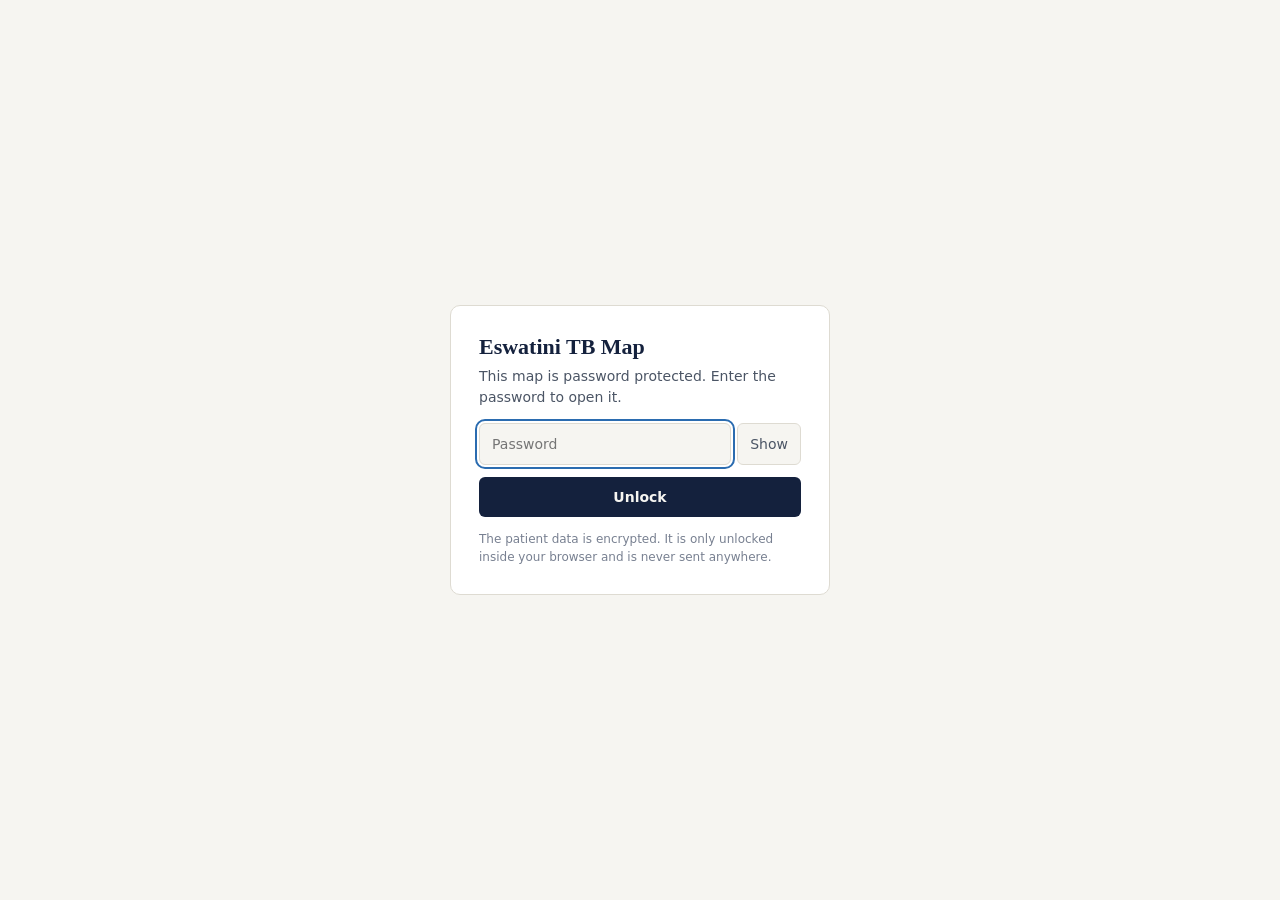
==== commit c099e849: "Turn the TB map into a hostable website with charts - Split the single HTML file into index.html plu" ====
--- a/tb_web_map.html
+++ b/tb_web_map.html
@@ -2,1049 +2,12 @@
 <html lang="en">
 <head>
 <meta charset="utf-8">
-<meta name="viewport" content="width=device-width, initial-scale=1">
+<meta name="robots" content="noindex, nofollow">
+<meta http-equiv="refresh" content="0; url=./">
 <title>Eswatini TB Map</title>
-<style>
-/* required styles */
-
-.leaflet-pane,
-.leaflet-tile,
-.leaflet-marker-icon,
-.leaflet-marker-shadow,
-.leaflet-tile-container,
-.leaflet-pane > svg,
-.leaflet-pane > canvas,
-.leaflet-zoom-box,
-.leaflet-image-layer,
-.leaflet-layer {
-	position: absolute;
-	left: 0;
-	top: 0;
-	}
-.leaflet-container {
-	overflow: hidden;
-	}
-.leaflet-tile,
-.leaflet-marker-icon,
-.leaflet-marker-shadow {
-	-webkit-user-select: none;
-	   -moz-user-select: none;
-	        user-select: none;
-	  -webkit-user-drag: none;
-	}
-/* Prevents IE11 from highlighting tiles in blue */
-.leaflet-tile::selection {
-	background: transparent;
-}
-/* Safari renders non-retina tile on retina better with this, but Chrome is worse */
-.leaflet-safari .leaflet-tile {
-	image-rendering: -webkit-optimize-contrast;
-	}
-/* hack that prevents hw layers "stretching" when loading new tiles */
-.leaflet-safari .leaflet-tile-container {
-	width: 1600px;
-	height: 1600px;
-	-webkit-transform-origin: 0 0;
-	}
-.leaflet-marker-icon,
-.leaflet-marker-shadow {
-	display: block;
-	}
-/* .leaflet-container svg: reset svg max-width decleration shipped in Joomla! (joomla.org) 3.x */
-/* .leaflet-container img: map is broken in FF if you have max-width: 100% on tiles */
-.leaflet-container .leaflet-overlay-pane svg {
-	max-width: none !important;
-	max-height: none !important;
-	}
-.leaflet-container .leaflet-marker-pane img,
-.leaflet-container .leaflet-shadow-pane img,
-.leaflet-container .leaflet-tile-pane img,
-.leaflet-container img.leaflet-image-layer,
-.leaflet-container .leaflet-tile {
-	max-width: none !important;
-	max-height: none !important;
-	width: auto;
-	padding: 0;
-	}
-
-.leaflet-container img.leaflet-tile {
-	/* See: https://bugs.chromium.org/p/chromium/issues/detail?id=600120 */
-	mix-blend-mode: plus-lighter;
-}
-
-.leaflet-container.leaflet-touch-zoom {
-	-ms-touch-action: pan-x pan-y;
-	touch-action: pan-x pan-y;
-	}
-.leaflet-container.leaflet-touch-drag {
-	-ms-touch-action: pinch-zoom;
-	/* Fallback for FF which doesn't support pinch-zoom */
-	touch-action: none;
-	touch-action: pinch-zoom;
-}
-.leaflet-container.leaflet-touch-drag.leaflet-touch-zoom {
-	-ms-touch-action: none;
-	touch-action: none;
-}
-.leaflet-container {
-	-webkit-tap-highlight-color: transparent;
-}
-.leaflet-container a {
-	-webkit-tap-highlight-color: rgba(51, 181, 229, 0.4);
-}
-.leaflet-tile {
-	filter: inherit;
-	visibility: hidden;
-	}
-.leaflet-tile-loaded {
-	visibility: inherit;
-	}
-.leaflet-zoom-box {
-	width: 0;
-	height: 0;
-	-moz-box-sizing: border-box;
-	     box-sizing: border-box;
-	z-index: 800;
-	}
-/* workaround for https://bugzilla.mozilla.org/show_bug.cgi?id=888319 */
-.leaflet-overlay-pane svg {
-	-moz-user-select: none;
-	}
-
-.leaflet-pane         { z-index: 400; }
-
-.leaflet-tile-pane    { z-index: 200; }
-.leaflet-overlay-pane { z-index: 400; }
-.leaflet-shadow-pane  { z-index: 500; }
-.leaflet-marker-pane  { z-index: 600; }
-.leaflet-tooltip-pane   { z-index: 650; }
-.leaflet-popup-pane   { z-index: 700; }
-
-.leaflet-map-pane canvas { z-index: 100; }
-.leaflet-map-pane svg    { z-index: 200; }
-
-.leaflet-vml-shape {
-	width: 1px;
-	height: 1px;
-	}
-.lvml {
-	behavior: url(#default#VML);
-	display: inline-block;
-	position: absolute;
-	}
-
-
-/* control positioning */
-
-.leaflet-control {
-	position: relative;
-	z-index: 800;
-	pointer-events: visiblePainted; /* IE 9-10 doesn't have auto */
-	pointer-events: auto;
-	}
-.leaflet-top,
-.leaflet-bottom {
-	position: absolute;
-	z-index: 1000;
-	pointer-events: none;
-	}
-.leaflet-top {
-	top: 0;
-	}
-.leaflet-right {
-	right: 0;
-	}
-.leaflet-bottom {
-	bottom: 0;
-	}
-.leaflet-left {
-	left: 0;
-	}
-.leaflet-control {
-	float: left;
-	clear: both;
-	}
-.leaflet-right .leaflet-control {
-	float: right;
-	}
-.leaflet-top .leaflet-control {
-	margin-top: 10px;
-	}
-.leaflet-bottom .leaflet-control {
-	margin-bottom: 10px;
-	}
-.leaflet-left .leaflet-control {
-	margin-left: 10px;
-	}
-.leaflet-right .leaflet-control {
-	margin-right: 10px;
-	}
-
-
-/* zoom and fade animations */
-
-.leaflet-fade-anim .leaflet-popup {
-	opacity: 0;
-	-webkit-transition: opacity 0.2s linear;
-	   -moz-transition: opacity 0.2s linear;
-	        transition: opacity 0.2s linear;
-	}
-.leaflet-fade-anim .leaflet-map-pane .leaflet-popup {
-	opacity: 1;
-	}
-.leaflet-zoom-animated {
-	-webkit-transform-origin: 0 0;
-	    -ms-transform-origin: 0 0;
-	        transform-origin: 0 0;
-	}
-svg.leaflet-zoom-animated {
-	will-change: transform;
-}
-
-.leaflet-zoom-anim .leaflet-zoom-animated {
-	-webkit-transition: -webkit-transform 0.25s cubic-bezier(0,0,0.25,1);
-	   -moz-transition:    -moz-transform 0.25s cubic-bezier(0,0,0.25,1);
-	        transition:         transform 0.25s cubic-bezier(0,0,0.25,1);
-	}
-.leaflet-zoom-anim .leaflet-tile,
-.leaflet-pan-anim .leaflet-tile {
-	-webkit-transition: none;
-	   -moz-transition: none;
-	        transition: none;
-	}
-
-.leaflet-zoom-anim .leaflet-zoom-hide {
-	visibility: hidden;
-	}
-
-
-/* cursors */
-
-.leaflet-interactive {
-	cursor: pointer;
-	}
-.leaflet-grab {
-	cursor: -webkit-grab;
-	cursor:    -moz-grab;
-	cursor:         grab;
-	}
-.leaflet-crosshair,
-.leaflet-crosshair .leaflet-interactive {
-	cursor: crosshair;
-	}
-.leaflet-popup-pane,
-.leaflet-control {
-	cursor: auto;
-	}
-.leaflet-dragging .leaflet-grab,
-.leaflet-dragging .leaflet-grab .leaflet-interactive,
-.leaflet-dragging .leaflet-marker-draggable {
-	cursor: move;
-	cursor: -webkit-grabbing;
-	cursor:    -moz-grabbing;
-	cursor:         grabbing;
-	}
-
-/* marker & overlays interactivity */
-.leaflet-marker-icon,
-.leaflet-marker-shadow,
-.leaflet-image-layer,
-.leaflet-pane > svg path,
-.leaflet-tile-container {
-	pointer-events: none;
-	}
-
-.leaflet-marker-icon.leaflet-interactive,
-.leaflet-image-layer.leaflet-interactive,
-.leaflet-pane > svg path.leaflet-interactive,
-svg.leaflet-image-layer.leaflet-interactive path {
-	pointer-events: visiblePainted; /* IE 9-10 doesn't have auto */
-	pointer-events: auto;
-	}
-
-/* visual tweaks */
-
-.leaflet-container {
-	background: #ddd;
-	outline-offset: 1px;
-	}
-.leaflet-container a {
-	color: #0078A8;
-	}
-.leaflet-zoom-box {
-	border: 2px dotted #38f;
-	background: rgba(255,255,255,0.5);
-	}
-
-
-/* general typography */
-.leaflet-container {
-	font-family: "Helvetica Neue", Arial, Helvetica, sans-serif;
-	font-size: 12px;
-	font-size: 0.75rem;
-	line-height: 1.5;
-	}
-
-
-/* general toolbar styles */
-
-.leaflet-bar {
-	box-shadow: 0 1px 5px rgba(0,0,0,0.65);
-	border-radius: 4px;
-	}
-.leaflet-bar a {
-	background-color: #fff;
-	border-bottom: 1px solid #ccc;
-	width: 26px;
-	height: 26px;
-	line-height: 26px;
-	display: block;
-	text-align: center;
-	text-decoration: none;
-	color: black;
-	}
-.leaflet-bar a,
-.leaflet-control-layers-toggle {
-	background-position: 50% 50%;
-	background-repeat: no-repeat;
-	display: block;
-	}
-.leaflet-bar a:hover,
-.leaflet-bar a:focus {
-	background-color: #f4f4f4;
-	}
-.leaflet-bar a:first-child {
-	border-top-left-radius: 4px;
-	border-top-right-radius: 4px;
-	}
-.leaflet-bar a:last-child {
-	border-bottom-left-radius: 4px;
-	border-bottom-right-radius: 4px;
-	border-bottom: none;
-	}
-.leaflet-bar a.leaflet-disabled {
-	cursor: default;
-	background-color: #f4f4f4;
-	color: #bbb;
-	}
-
-.leaflet-touch .leaflet-bar a {
-	width: 30px;
-	height: 30px;
-	line-height: 30px;
-	}
-.leaflet-touch .leaflet-bar a:first-child {
-	border-top-left-radius: 2px;
-	border-top-right-radius: 2px;
-	}
-.leaflet-touch .leaflet-bar a:last-child {
-	border-bottom-left-radius: 2px;
-	border-bottom-right-radius: 2px;
-	}
-
-/* zoom control */
-
-.leaflet-control-zoom-in,
-.leaflet-control-zoom-out {
-	font: bold 18px 'Lucida Console', Monaco, monospace;
-	text-indent: 1px;
-	}
-
-.leaflet-touch .leaflet-control-zoom-in, .leaflet-touch .leaflet-control-zoom-out  {
-	font-size: 22px;
-	}
-
-
-/* layers control */
-
-.leaflet-control-layers {
-	box-shadow: 0 1px 5px rgba(0,0,0,0.4);
-	background: #fff;
-	border-radius: 5px;
-	}
-.leaflet-control-layers-toggle {
-	background-image: url(images/layers.png);
-	width: 36px;
-	height: 36px;
-	}
-.leaflet-retina .leaflet-control-layers-toggle {
-	background-image: url(images/layers-2x.png);
-	background-size: 26px 26px;
-	}
-.leaflet-touch .leaflet-control-layers-toggle {
-	width: 44px;
-	height: 44px;
-	}
-.leaflet-control-layers .leaflet-control-layers-list,
-.leaflet-control-layers-expanded .leaflet-control-layers-toggle {
-	display: none;
-	}
-.leaflet-control-layers-expanded .leaflet-control-layers-list {
-	display: block;
-	position: relative;
-	}
-.leaflet-control-layers-expanded {
-	padding: 6px 10px 6px 6px;
-	color: #333;
-	background: #fff;
-	}
-.leaflet-control-layers-scrollbar {
-	overflow-y: scroll;
-	overflow-x: hidden;
-	padding-right: 5px;
-	}
-.leaflet-control-layers-selector {
-	margin-top: 2px;
-	position: relative;
-	top: 1px;
-	}
-.leaflet-control-layers label {
-	display: block;
-	font-size: 13px;
-	font-size: 1.08333em;
-	}
-.leaflet-control-layers-separator {
-	height: 0;
-	border-top: 1px solid #ddd;
-	margin: 5px -10px 5px -6px;
-	}
-
-/* Default icon URLs */
-.leaflet-default-icon-path { /* used only in path-guessing heuristic, see L.Icon.Default */
-	background-image: url(images/marker-icon.png);
-	}
-
-
-/* attribution and scale controls */
-
-.leaflet-container .leaflet-control-attribution {
-	background: #fff;
-	background: rgba(255, 255, 255, 0.8);
-	margin: 0;
-	}
-.leaflet-control-attribution,
-.leaflet-control-scale-line {
-	padding: 0 5px;
-	color: #333;
-	line-height: 1.4;
-	}
-.leaflet-control-attribution a {
-	text-decoration: none;
-	}
-.leaflet-control-attribution a:hover,
-.leaflet-control-attribution a:focus {
-	text-decoration: underline;
-	}
-.leaflet-attribution-flag {
-	display: inline !important;
-	vertical-align: baseline !important;
-	width: 1em;
-	height: 0.6669em;
-	}
-.leaflet-left .leaflet-control-scale {
-	margin-left: 5px;
-	}
-.leaflet-bottom .leaflet-control-scale {
-	margin-bottom: 5px;
-	}
-.leaflet-control-scale-line {
-	border: 2px solid #777;
-	border-top: none;
-	line-height: 1.1;
-	padding: 2px 5px 1px;
-	white-space: nowrap;
-	-moz-box-sizing: border-box;
-	     box-sizing: border-box;
-	background: rgba(255, 255, 255, 0.8);
-	text-shadow: 1px 1px #fff;
-	}
-.leaflet-control-scale-line:not(:first-child) {
-	border-top: 2px solid #777;
-	border-bottom: none;
-	margin-top: -2px;
-	}
-.leaflet-control-scale-line:not(:first-child):not(:last-child) {
-	border-bottom: 2px solid #777;
-	}
-
-.leaflet-touch .leaflet-control-attribution,
-.leaflet-touch .leaflet-control-layers,
-.leaflet-touch .leaflet-bar {
-	box-shadow: none;
-	}
-.leaflet-touch .leaflet-control-layers,
-.leaflet-touch .leaflet-bar {
-	border: 2px solid rgba(0,0,0,0.2);
-	background-clip: padding-box;
-	}
-
-
-/* popup */
-
-.leaflet-popup {
-	position: absolute;
-	text-align: center;
-	margin-bottom: 20px;
-	}
-.leaflet-popup-content-wrapper {
-	padding: 1px;
-	text-align: left;
-	border-radius: 12px;
-	}
-.leaflet-popup-content {
-	margin: 13px 24px 13px 20px;
-	line-height: 1.3;
-	font-size: 13px;
-	font-size: 1.08333em;
-	min-height: 1px;
-	}
-.leaflet-popup-content p {
-	margin: 17px 0;
-	margin: 1.3em 0;
-	}
-.leaflet-popup-tip-container {
-	width: 40px;
-	height: 20px;
-	position: absolute;
-	left: 50%;
-	margin-top: -1px;
-	margin-left: -20px;
-	overflow: hidden;
-	pointer-events: none;
-	}
-.leaflet-popup-tip {
-	width: 17px;
-	height: 17px;
-	padding: 1px;
-
-	margin: -10px auto 0;
-	pointer-events: auto;
-
-	-webkit-transform: rotate(45deg);
-	   -moz-transform: rotate(45deg);
-	    -ms-transform: rotate(45deg);
-	        transform: rotate(45deg);
-	}
-.leaflet-popup-content-wrapper,
-.leaflet-popup-tip {
-	background: white;
-	color: #333;
-	box-shadow: 0 3px 14px rgba(0,0,0,0.4);
-	}
-.leaflet-container a.leaflet-popup-close-button {
-	position: absolute;
-	top: 0;
-	right: 0;
-	border: none;
-	text-align: center;
-	width: 24px;
-	height: 24px;
-	font: 16px/24px Tahoma, Verdana, sans-serif;
-	color: #757575;
-	text-decoration: none;
-	background: transparent;
-	}
-.leaflet-container a.leaflet-popup-close-button:hover,
-.leaflet-container a.leaflet-popup-close-button:focus {
-	color: #585858;
-	}
-.leaflet-popup-scrolled {
-	overflow: auto;
-	}
-
-.leaflet-oldie .leaflet-popup-content-wrapper {
-	-ms-zoom: 1;
-	}
-.leaflet-oldie .leaflet-popup-tip {
-	width: 24px;
-	margin: 0 auto;
-
-	-ms-filter: "progid:DXImageTransform.Microsoft.Matrix(M11=0.70710678, M12=0.70710678, M21=-0.70710678, M22=0.70710678)";
-	filter: progid:DXImageTransform.Microsoft.Matrix(M11=0.70710678, M12=0.70710678, M21=-0.70710678, M22=0.70710678);
-	}
-
-.leaflet-oldie .leaflet-control-zoom,
-.leaflet-oldie .leaflet-control-layers,
-.leaflet-oldie .leaflet-popup-content-wrapper,
-.leaflet-oldie .leaflet-popup-tip {
-	border: 1px solid #999;
-	}
-
-
-/* div icon */
-
-.leaflet-div-icon {
-	background: #fff;
-	border: 1px solid #666;
-	}
-
-
-/* Tooltip */
-/* Base styles for the element that has a tooltip */
-.leaflet-tooltip {
-	position: absolute;
-	padding: 6px;
-	background-color: #fff;
-	border: 1px solid #fff;
-	border-radius: 3px;
-	color: #222;
-	white-space: nowrap;
-	-webkit-user-select: none;
-	-moz-user-select: none;
-	-ms-user-select: none;
-	user-select: none;
-	pointer-events: none;
-	box-shadow: 0 1px 3px rgba(0,0,0,0.4);
-	}
-.leaflet-tooltip.leaflet-interactive {
-	cursor: pointer;
-	pointer-events: auto;
-	}
-.leaflet-tooltip-top:before,
-.leaflet-tooltip-bottom:before,
-.leaflet-tooltip-left:before,
-.leaflet-tooltip-right:before {
-	position: absolute;
-	pointer-events: none;
-	border: 6px solid transparent;
-	background: transparent;
-	content: "";
-	}
-
-/* Directions */
-
-.leaflet-tooltip-bottom {
-	margin-top: 6px;
-}
-.leaflet-tooltip-top {
-	margin-top: -6px;
-}
-.leaflet-tooltip-bottom:before,
-.leaflet-tooltip-top:before {
-	left: 50%;
-	margin-left: -6px;
-	}
-.leaflet-tooltip-top:before {
-	bottom: 0;
-	margin-bottom: -12px;
-	border-top-color: #fff;
-	}
-.leaflet-tooltip-bottom:before {
-	top: 0;
-	margin-top: -12px;
-	margin-left: -6px;
-	border-bottom-color: #fff;
-	}
-.leaflet-tooltip-left {
-	margin-left: -6px;
-}
-.leaflet-tooltip-right {
-	margin-left: 6px;
-}
-.leaflet-tooltip-left:before,
-.leaflet-tooltip-right:before {
-	top: 50%;
-	margin-top: -6px;
-	}
-.leaflet-tooltip-left:before {
-	right: 0;
-	margin-right: -12px;
-	border-left-color: #fff;
-	}
-.leaflet-tooltip-right:before {
-	left: 0;
-	margin-left: -12px;
-	border-right-color: #fff;
-	}
-
-/* Printing */
-
-@media print {
-	/* Prevent printers from removing background-images of controls. */
-	.leaflet-control {
-		-webkit-print-color-adjust: exact;
-		print-color-adjust: exact;
-		}
-	}
-
-</style>
-<style>
-:root{
-  --bg:#f6f5f1; --panel:#ffffff; --ink:#1d2433; --ink2:#4b5565; --ink3:#788091; --line:#dedbd2;
-  --blue:#3b8bc4; --amber:#f2a33a; --red:#b3261e; --accent:#14213d; --focus:#2b6cb0;
-  --font-serif:Georgia,"Times New Roman",serif;
-  --font:system-ui,-apple-system,"Segoe UI",Roboto,Helvetica,Arial,sans-serif;
-}
-@media (prefers-color-scheme: dark){
-  :root:not([data-theme="light"]){
-    --bg:#14171c; --panel:#1c2027; --ink:#e8eaee; --ink2:#b4bac5; --ink3:#8a92a0; --line:#2e343e;
-    --blue:#5aa5da; --amber:#f2b158; --red:#e0584f; --accent:#e8eaee; --focus:#7db3ea;
-  }
-}
-:root[data-theme="dark"]{
-  --bg:#14171c; --panel:#1c2027; --ink:#e8eaee; --ink2:#b4bac5; --ink3:#8a92a0; --line:#2e343e;
-  --blue:#5aa5da; --amber:#f2b158; --red:#e0584f; --accent:#e8eaee; --focus:#7db3ea;
-}
-*{box-sizing:border-box}
-html,body{height:100%}
-body{margin:0;background:var(--bg);color:var(--ink);font:14px/1.45 var(--font)}
-h1,h2,h3{font-family:var(--font-serif);font-weight:600;margin:0;color:var(--accent)}
-button,select,input{font:inherit;color:inherit}
-:focus-visible{outline:2px solid var(--focus);outline-offset:2px}
-
-/* lock screen */
-body.locked .app{display:none}
-.lock{position:fixed;inset:0;display:grid;place-items:center;background:var(--bg);padding:16px;z-index:5000}
-.lock-card{width:min(380px,100%);background:var(--panel);border:1px solid var(--line);border-radius:10px;padding:28px}
-.lock-card h1{font-size:22px;margin-bottom:6px}
-.lock-card p{color:var(--ink2);margin:0 0 16px}
-.lock-card input{width:100%;padding:10px 12px;border:1px solid var(--line);border-radius:6px;background:var(--bg);margin-bottom:12px}
-.lock-card button{width:100%;padding:10px;border:0;border-radius:6px;background:var(--accent);color:var(--bg);font-weight:600;cursor:pointer}
-.lock-card button:disabled{opacity:.6;cursor:default}
-.lock-error{color:var(--red);margin:10px 0 0 !important}
-
-/* layout */
-.app{display:grid;grid-template-columns:352px 1fr;height:100vh}
-.side{display:flex;flex-direction:column;min-height:0;background:var(--panel);border-right:1px solid var(--line)}
-.side-scroll{overflow:auto;padding:18px 18px 12px;flex:1}
-.mapwrap{position:relative;min-height:0}
-#map{position:absolute;inset:0;background:#e9f0f4}
-h1{font-size:22px;line-height:1.2}
-.sub{color:var(--ink2);margin:4px 0 14px;font-size:13px}
-.banner{font-size:12px;color:var(--ink2);background:var(--bg);border:1px solid var(--line);border-radius:6px;padding:7px 9px;margin-bottom:14px}
-
-.seg{display:grid;grid-template-columns:repeat(3,1fr);border:1px solid var(--line);border-radius:7px;overflow:hidden;margin-bottom:14px}
-.seg button{background:transparent;border:0;padding:8px 4px;cursor:pointer;color:var(--ink2);font-size:13px;border-right:1px solid var(--line)}
-.seg button:last-child{border-right:0}
-.seg button[aria-pressed="true"]{background:var(--accent);color:var(--bg);font-weight:600}
-
-.kpis{display:grid;grid-template-columns:repeat(4,1fr);gap:8px;margin-bottom:16px}
-.kpi{border-top:2px solid var(--line);padding-top:6px}
-.kpi b{display:block;font-size:22px;line-height:1.1;font-variant-numeric:tabular-nums}
-.kpi span{font-size:11.5px;color:var(--ink2)}
-
-.sec{font-size:12px;letter-spacing:.06em;text-transform:uppercase;color:var(--ink3);margin:16px 0 8px}
-.filters{display:grid;grid-template-columns:1fr 1fr;gap:8px}
-.filters label{display:block;font-size:12px;color:var(--ink2)}
-.filters select{width:100%;margin-top:2px;padding:6px 8px;border:1px solid var(--line);border-radius:6px;background:var(--bg)}
-.checks{display:grid;gap:6px;margin-top:10px}
-.checks label{display:flex;gap:8px;align-items:center;font-size:13px;cursor:pointer}
-.row{display:flex;gap:8px;flex-wrap:wrap;margin-top:10px}
-.btn{border:1px solid var(--line);background:var(--bg);padding:6px 10px;border-radius:6px;cursor:pointer;font-size:13px}
-.btn:hover{border-color:var(--ink3)}
-
-.legend{display:grid;gap:6px;font-size:13px}
-.legend .item{display:flex;align-items:center;gap:8px}
-.dot{width:12px;height:12px;border-radius:50%;display:inline-block}
-.sizes{display:flex;align-items:flex-end;gap:14px;margin-top:8px}
-.sizes div{text-align:center;font-size:12px;color:var(--ink2)}
-.sizes svg{display:block;margin:0 auto 2px}
-
-.places{list-style:none;margin:0;padding:0}
-.places li{margin:0}
-.places button{width:100%;display:grid;grid-template-columns:1fr auto;gap:8px;align-items:center;text-align:left;border:0;background:transparent;padding:7px 4px;border-bottom:1px solid var(--line);cursor:pointer}
-.places button:hover{background:var(--bg)}
-.places .nm{font-size:13px}
-.places .nm small{display:block;color:var(--ink3);font-size:11.5px}
-.places .bar{display:flex;align-items:center;gap:8px;font-variant-numeric:tabular-nums;font-size:13px}
-.places .bar i{display:block;height:6px;border-radius:3px;background:var(--blue)}
-.foot{padding:10px 18px;border-top:1px solid var(--line);font-size:11.5px;color:var(--ink3)}
-
-/* map overlays */
-.leaflet-container{font:inherit}
-.leaflet-popup-content{margin:12px 14px;min-width:210px;color:#1d2433;font-size:13px}
-.pop h3{font-size:15px;margin-bottom:2px;color:#14213d}
-.pop .meta{color:#4b5565;margin-bottom:8px}
-.pop table{border-collapse:collapse;width:100%}
-.pop td{padding:2px 0}
-.pop td:last-child{text-align:right;font-variant-numeric:tabular-nums;font-weight:600}
-.pop .areas{margin-top:8px;color:#4b5565;font-size:12px;max-height:110px;overflow:auto}
-.pop .warn{margin-top:8px;font-size:11.5px;color:#788091;font-style:italic}
-.mapnote{position:absolute;left:10px;bottom:10px;z-index:900;background:rgba(255,255,255,.92);color:#4b5565;border:1px solid #dedbd2;border-radius:6px;padding:5px 8px;font-size:11.5px;max-width:min(520px,70%)}
-
-@media (max-width:860px){
-  .app{grid-template-columns:1fr;grid-template-rows:56vh 1fr;height:auto;min-height:100vh}
-  .mapwrap{order:-1;height:56vh}
-  .side{border-right:0}
-  .side-scroll{overflow:visible}
-}
-</style>
+<link rel="canonical" href="./">
 </head>
-<body class="locked">
-
-<div class="lock" id="lockScreen">
-  <form class="lock-card" id="lockForm" autocomplete="off">
-    <h1>Eswatini TB Map</h1>
-    <p>This map is password protected. Enter the password to open it.</p>
-    <input type="password" id="lockPassword" placeholder="Password" aria-label="Password" required autofocus>
-    <button type="submit" id="lockSubmit">Unlock</button>
-    <p class="lock-error" id="lockError" hidden>That password is not right. Try again.</p>
-  </form>
-</div>
-
-<div class="app">
-  <aside class="side">
-    <div class="side-scroll">
-      <h1>Eswatini TB Map</h1>
-      <p class="sub">Where TB patients live and where they died. Click a circle for details.</p>
-      <div class="banner">For internal use by the organisation only. Do not share outside it.</div>
-
-      <div class="seg" role="group" aria-label="What to show">
-        <button type="button" data-view="all" aria-pressed="true">All patients</button>
-        <button type="button" data-view="deaths" aria-pressed="false">Deaths only</button>
-        <button type="button" data-view="alive" aria-pressed="false">Alive only</button>
-      </div>
-
-      <div class="kpis" aria-live="polite">
-        <div class="kpi"><b id="kPat">0</b><span>patients</span></div>
-        <div class="kpi"><b id="kDead">0</b><span>deaths</span></div>
-        <div class="kpi"><b id="kRate">0%</b><span>death rate</span></div>
-        <div class="kpi"><b id="kLoc">0</b><span>places</span></div>
-      </div>
-
-      <div class="sec">Filters</div>
-      <div class="filters">
-        <label>Region<select id="fRegion"><option value="">All</option></select></label>
-        <label>TB type<select id="fTb"><option value="">All</option><option value="0">Drug-sensitive</option><option value="1">MDR-TB</option></select></label>
-        <label>HIV status<select id="fHiv"><option value="">All</option><option value="1">Positive</option><option value="0">Negative</option></select></label>
-        <label>Sex<select id="fSex"><option value="">All</option></select></label>
-        <label>Age group<select id="fAge"><option value="">All</option></select></label>
-        <label>Constituency<select id="fConst"><option value="">All</option></select></label>
-      </div>
-      <div class="checks">
-        <label><input type="checkbox" id="cSpread" checked> Spread stacked areas apart</label>
-        <label><input type="checkbox" id="cBase" checked> Show street basemap</label>
-      </div>
-      <div class="row">
-        <button class="btn" type="button" id="bReset">Reset filters</button>
-        <button class="btn" type="button" id="bFit">Zoom to all</button>
-        <label class="btn" for="fGeo" style="margin:0">Add boundaries (GeoJSON)</label>
-        <input type="file" id="fGeo" accept=".geojson,.json,application/geo+json,application/json" hidden>
-      </div>
-
-      <div class="sec">How to read it</div>
-      <div class="legend" id="legend"></div>
-      <div class="sizes" id="sizes"></div>
-
-      <div class="sec" id="placesTitle">Biggest places</div>
-      <ul class="places" id="places"></ul>
-    </div>
-    <div class="foot">Everything runs in your browser. No patient data leaves this file. Only the basemap pictures are fetched, and the checkbox above turns them off.</div>
-  </aside>
-
-  <main class="mapwrap">
-    <div id="map" role="application" aria-label="Map of TB patients in Eswatini"></div>
-    <div class="mapnote" id="mapNote"></div>
-  </main>
-</div>
-
-<script>
-/* @preserve
- * Leaflet 1.9.4, a JS library for interactive maps. https://leafletjs.com
- * (c) 2010-2023 Vladimir Agafonkin, (c) 2010-2011 CloudMade
- */
-!function(t,e){"object"==typeof exports&&"undefined"!=typeof module?e(exports):"function"==typeof define&&define.amd?define(["exports"],e):e((t="undefined"!=typeof globalThis?globalThis:t||self).leaflet={})}(this,function(t){"use strict";function l(t){for(var e,i,n=1,o=arguments.length;n<o;n++)for(e in i=arguments[n])t[e]=i[e];return t}var R=Object.create||function(t){return N.prototype=t,new N};function N(){}function a(t,e){var i,n=Array.prototype.slice;return t.bind?t.bind.apply(t,n.call(arguments,1)):(i=n.call(arguments,2),function(){return t.apply(e,i.length?i.concat(n.call(arguments)):arguments)})}var D=0;function h(t){return"_leaflet_id"in t||(t._leaflet_id=++D),t._leaflet_id}function j(t,e,i){var n,o,s=function(){n=!1,o&&(r.apply(i,o),o=!1)},r=function(){n?o=arguments:(t.apply(i,arguments),setTimeout(s,e),n=!0)};return r}function H(t,e,i){var n=e[1],e=e[0],o=n-e;return t===n&&i?t:((t-e)%o+o)%o+e}function u(){return!1}function i(t,e){return!1===e?t:(e=Math.pow(10,void 0===e?6:e),Math.round(t*e)/e)}function W(t){return t.trim?t.trim():t.replace(/^\s+|\s+$/g,"")}function F(t){return W(t).split(/\s+/)}function c(t,e){for(var i in Object.prototype.hasOwnProperty.call(t,"options")||(t.options=t.options?R(t.options):{}),e)t.options[i]=e[i];return t.options}function U(t,e,i){var n,o=[];for(n in t)o.push(encodeURIComponent(i?n.toUpperCase():n)+"="+encodeURIComponent(t[n]));return(e&&-1!==e.indexOf("?")?"&":"?")+o.join("&")}var V=/\{ *([\w_ -]+) *\}/g;function q(t,i){return t.replace(V,function(t,e){e=i[e];if(void 0===e)throw new Error("No value provided for variable "+t);return e="function"==typeof e?e(i):e})}var d=Array.isArray||function(t){return"[object Array]"===Object.prototype.toString.call(t)};function G(t,e){for(var i=0;i<t.length;i++)if(t[i]===e)return i;return-1}var K="[data-uri]";function Y(t){return window["webkit"+t]||window["moz"+t]||window["ms"+t]}var X=0;function J(t){var e=+new Date,i=Math.max(0,16-(e-X));return X=e+i,window.setTimeout(t,i)}var $=window.requestAnimationFrame||Y("RequestAnimationFrame")||J,Q=window.cancelAnimationFrame||Y("CancelAnimationFrame")||Y("CancelRequestAnimationFrame")||function(t){window.clearTimeout(t)};function x(t,e,i){if(!i||$!==J)return $.call(window,a(t,e));t.call(e)}function r(t){t&&Q.call(window,t)}var tt={__proto__:null,extend:l,create:R,bind:a,get lastId(){return D},stamp:h,throttle:j,wrapNum:H,falseFn:u,formatNum:i,trim:W,splitWords:F,setOptions:c,getParamString:U,template:q,isArray:d,indexOf:G,emptyImageUrl:K,requestFn:$,cancelFn:Q,requestAnimFrame:x,cancelAnimFrame:r};function et(){}et.extend=function(t){function e(){c(this),this.initialize&&this.initialize.apply(this,arguments),this.callInitHooks()}var i,n=e.__super__=this.prototype,o=R(n);for(i in(o.constructor=e).prototype=o,this)Object.prototype.hasOwnProperty.call(this,i)&&"prototype"!==i&&"__super__"!==i&&(e[i]=this[i]);if(t.statics&&l(e,t.statics),t.includes){var s=t.includes;if("undefined"!=typeof L&&L&&L.Mixin){s=d(s)?s:[s];for(var r=0;r<s.length;r++)s[r]===L.Mixin.Events&&console.warn("Deprecated include of L.Mixin.Events: this property will be removed in future releases, please inherit from L.Evented instead.",(new Error).stack)}l.apply(null,[o].concat(t.includes))}return l(o,t),delete o.statics,delete o.includes,o.options&&(o.options=n.options?R(n.options):{},l(o.options,t.options)),o._initHooks=[],o.callInitHooks=function(){if(!this._initHooksCalled){n.callInitHooks&&n.callInitHooks.call(this),this._initHooksCalled=!0;for(var t=0,e=o._initHooks.length;t<e;t++)o._initHooks[t].call(this)}},e},et.include=function(t){var e=this.prototype.options;return l(this.prototype,t),t.options&&(this.prototype.options=e,this.mergeOptions(t.options)),this},et.mergeOptions=function(t){return l(this.prototype.options,t),this},et.addInitHook=function(t){var e=Array.prototype.slice.call(arguments,1),i="function"==typeof t?t:function(){this[t].apply(this,e)};return this.prototype._initHooks=this.prototype._initHooks||[],this.prototype._initHooks.push(i),this};var e={on:function(t,e,i){if("object"==typeof t)for(var n in t)this._on(n,t[n],e);else for(var o=0,s=(t=F(t)).length;o<s;o++)this._on(t[o],e,i);return this},off:function(t,e,i){if(arguments.length)if("object"==typeof t)for(var n in t)this._off(n,t[n],e);else{t=F(t);for(var o=1===arguments.length,s=0,r=t.length;s<r;s++)o?this._off(t[s]):this._off(t[s],e,i)}else delete this._events;return this},_on:function(t,e,i,n){"function"!=typeof e?console.warn("wrong listener type: "+typeof e):!1===this._listens(t,e,i)&&(e={fn:e,ctx:i=i===this?void 0:i},n&&(e.once=!0),this._events=this._events||{},this._events[t]=this._events[t]||[],this._events[t].push(e))},_off:function(t,e,i){var n,o,s;if(this._events&&(n=this._events[t]))if(1===arguments.length){if(this._firingCount)for(o=0,s=n.length;o<s;o++)n[o].fn=u;delete this._events[t]}else"function"!=typeof e?console.warn("wrong listener type: "+typeof e):!1!==(e=this._listens(t,e,i))&&(i=n[e],this._firingCount&&(i.fn=u,this._events[t]=n=n.slice()),n.splice(e,1))},fire:function(t,e,i){if(this.listens(t,i)){var n=l({},e,{type:t,target:this,sourceTarget:e&&e.sourceTarget||this});if(this._events){var o=this._events[t];if(o){this._firingCount=this._firingCount+1||1;for(var s=0,r=o.length;s<r;s++){var a=o[s],h=a.fn;a.once&&this.off(t,h,a.ctx),h.call(a.ctx||this,n)}this._firingCount--}}i&&this._propagateEvent(n)}return this},listens:function(t,e,i,n){"string"!=typeof t&&console.warn('"string" type argument expected');var o=e,s=("function"!=typeof e&&(n=!!e,i=o=void 0),this._events&&this._events[t]);if(s&&s.length&&!1!==this._listens(t,o,i))return!0;if(n)for(var r in this._eventParents)if(this._eventParents[r].listens(t,e,i,n))return!0;return!1},_listens:function(t,e,i){if(this._events){var n=this._events[t]||[];if(!e)return!!n.length;i===this&&(i=void 0);for(var o=0,s=n.length;o<s;o++)if(n[o].fn===e&&n[o].ctx===i)return o}return!1},once:function(t,e,i){if("object"==typeof t)for(var n in t)this._on(n,t[n],e,!0);else for(var o=0,s=(t=F(t)).length;o<s;o++)this._on(t[o],e,i,!0);return this},addEventParent:function(t){return this._eventParents=this._eventParents||{},this._eventParents[h(t)]=t,this},removeEventParent:function(t){return this._eventParents&&delete this._eventParents[h(t)],this},_propagateEvent:function(t){for(var e in this._eventParents)this._eventParents[e].fire(t.type,l({layer:t.target,propagatedFrom:t.target},t),!0)}},it=(e.addEventListener=e.on,e.removeEventListener=e.clearAllEventListeners=e.off,e.addOneTimeEventListener=e.once,e.fireEvent=e.fire,e.hasEventListeners=e.listens,et.extend(e));function p(t,e,i){this.x=i?Math.round(t):t,this.y=i?Math.round(e):e}var nt=Math.trunc||function(t){return 0<t?Math.floor(t):Math.ceil(t)};function m(t,e,i){return t instanceof p?t:d(t)?new p(t[0],t[1]):null==t?t:"object"==typeof t&&"x"in t&&"y"in t?new p(t.x,t.y):new p(t,e,i)}function f(t,e){if(t)for(var i=e?[t,e]:t,n=0,o=i.length;n<o;n++)this.extend(i[n])}function _(t,e){return!t||t instanceof f?t:new f(t,e)}function s(t,e){if(t)for(var i=e?[t,e]:t,n=0,o=i.length;n<o;n++)this.extend(i[n])}function g(t,e){return t instanceof s?t:new s(t,e)}function v(t,e,i){if(isNaN(t)||isNaN(e))throw new Error("Invalid LatLng object: ("+t+", "+e+")");this.lat=+t,this.lng=+e,void 0!==i&&(this.alt=+i)}function w(t,e,i){return t instanceof v?t:d(t)&&"object"!=typeof t[0]?3===t.length?new v(t[0],t[1],t[2]):2===t.length?new v(t[0],t[1]):null:null==t?t:"object"==typeof t&&"lat"in t?new v(t.lat,"lng"in t?t.lng:t.lon,t.alt):void 0===e?null:new v(t,e,i)}p.prototype={clone:function(){return new p(this.x,this.y)},add:function(t){return this.clone()._add(m(t))},_add:function(t){return this.x+=t.x,this.y+=t.y,this},subtract:function(t){return this.clone()._subtract(m(t))},_subtract:function(t){return this.x-=t.x,this.y-=t.y,this},divideBy:function(t){return this.clone()._divideBy(t)},_divideBy:function(t){return this.x/=t,this.y/=t,this},multiplyBy:function(t){return this.clone()._multiplyBy(t)},_multiplyBy:function(t){return this.x*=t,this.y*=t,this},scaleBy:function(t){return new p(this.x*t.x,this.y*t.y)},unscaleBy:function(t){return new p(this.x/t.x,this.y/t.y)},round:function(){return this.clone()._round()},_round:function(){return this.x=Math.round(this.x),this.y=Math.round(this.y),this},floor:function(){return this.clone()._floor()},_floor:function(){return this.x=Math.floor(this.x),this.y=Math.floor(this.y),this},ceil:function(){return this.clone()._ceil()},_ceil:function(){return this.x=Math.ceil(this.x),this.y=Math.ceil(this.y),this},trunc:function(){return this.clone()._trunc()},_trunc:function(){return this.x=nt(this.x),this.y=nt(this.y),this},distanceTo:function(t){var e=(t=m(t)).x-this.x,t=t.y-this.y;return Math.sqrt(e*e+t*t)},equals:function(t){return(t=m(t)).x===this.x&&t.y===this.y},contains:function(t){return t=m(t),Math.abs(t.x)<=Math.abs(this.x)&&Math.abs(t.y)<=Math.abs(this.y)},toString:function(){return"Point("+i(this.x)+", "+i(this.y)+")"}},f.prototype={extend:function(t){var e,i;if(t){if(t instanceof p||"number"==typeof t[0]||"x"in t)e=i=m(t);else if(e=(t=_(t)).min,i=t.max,!e||!i)return this;this.min||this.max?(this.min.x=Math.min(e.x,this.min.x),this.max.x=Math.max(i.x,this.max.x),this.min.y=Math.min(e.y,this.min.y),this.max.y=Math.max(i.y,this.max.y)):(this.min=e.clone(),this.max=i.clone())}return this},getCenter:function(t){return m((this.min.x+this.max.x)/2,(this.min.y+this.max.y)/2,t)},getBottomLeft:function(){return m(this.min.x,this.max.y)},getTopRight:function(){return m(this.max.x,this.min.y)},getTopLeft:function(){return this.min},getBottomRight:function(){return this.max},getSize:function(){return this.max.subtract(this.min)},contains:function(t){var e,i;return(t=("number"==typeof t[0]||t instanceof p?m:_)(t))instanceof f?(e=t.min,i=t.max):e=i=t,e.x>=this.min.x&&i.x<=this.max.x&&e.y>=this.min.y&&i.y<=this.max.y},intersects:function(t){t=_(t);var e=this.min,i=this.max,n=t.min,t=t.max,o=t.x>=e.x&&n.x<=i.x,t=t.y>=e.y&&n.y<=i.y;return o&&t},overlaps:function(t){t=_(t);var e=this.min,i=this.max,n=t.min,t=t.max,o=t.x>e.x&&n.x<i.x,t=t.y>e.y&&n.y<i.y;return o&&t},isValid:function(){return!(!this.min||!this.max)},pad:function(t){var e=this.min,i=this.max,n=Math.abs(e.x-i.x)*t,t=Math.abs(e.y-i.y)*t;return _(m(e.x-n,e.y-t),m(i.x+n,i.y+t))},equals:function(t){return!!t&&(t=_(t),this.min.equals(t.getTopLeft())&&this.max.equals(t.getBottomRight()))}},s.prototype={extend:function(t){var e,i,n=this._southWest,o=this._northEast;if(t instanceof v)i=e=t;else{if(!(t instanceof s))return t?this.extend(w(t)||g(t)):this;if(e=t._southWest,i=t._northEast,!e||!i)return this}return n||o?(n.lat=Math.min(e.lat,n.lat),n.lng=Math.min(e.lng,n.lng),o.lat=Math.max(i.lat,o.lat),o.lng=Math.max(i.lng,o.lng)):(this._southWest=new v(e.lat,e.lng),this._northEast=new v(i.lat,i.lng)),this},pad:function(t){var e=this._southWest,i=this._northEast,n=Math.abs(e.lat-i.lat)*t,t=Math.abs(e.lng-i.lng)*t;return new s(new v(e.lat-n,e.lng-t),new v(i.lat+n,i.lng+t))},getCenter:function(){return new v((this._southWest.lat+this._northEast.lat)/2,(this._southWest.lng+this._northEast.lng)/2)},getSouthWest:function(){return this._southWest},getNorthEast:function(){return this._northEast},getNorthWest:function(){return new v(this.getNorth(),this.getWest())},getSouthEast:function(){return new v(this.getSouth(),this.getEast())},getWest:function(){return this._southWest.lng},getSouth:function(){return this._southWest.lat},getEast:function(){return this._northEast.lng},getNorth:function(){return this._northEast.lat},contains:function(t){t=("number"==typeof t[0]||t instanceof v||"lat"in t?w:g)(t);var e,i,n=this._southWest,o=this._northEast;return t instanceof s?(e=t.getSouthWest(),i=t.getNorthEast()):e=i=t,e.lat>=n.lat&&i.lat<=o.lat&&e.lng>=n.lng&&i.lng<=o.lng},intersects:function(t){t=g(t);var e=this._southWest,i=this._northEast,n=t.getSouthWest(),t=t.getNorthEast(),o=t.lat>=e.lat&&n.lat<=i.lat,t=t.lng>=e.lng&&n.lng<=i.lng;return o&&t},overlaps:function(t){t=g(t);var e=this._southWest,i=this._northEast,n=t.getSouthWest(),t=t.getNorthEast(),o=t.lat>e.lat&&n.lat<i.lat,t=t.lng>e.lng&&n.lng<i.lng;return o&&t},toBBoxString:function(){return[this.getWest(),this.getSouth(),this.getEast(),this.getNorth()].join(",")},equals:function(t,e){return!!t&&(t=g(t),this._southWest.equals(t.getSouthWest(),e)&&this._northEast.equals(t.getNorthEast(),e))},isValid:function(){return!(!this._southWest||!this._northEast)}};var ot={latLngToPoint:function(t,e){t=this.projection.project(t),e=this.scale(e);return this.transformation._transform(t,e)},pointToLatLng:function(t,e){e=this.scale(e),t=this.transformation.untransform(t,e);return this.projection.unproject(t)},project:function(t){return this.projection.project(t)},unproject:function(t){return this.projection.unproject(t)},scale:function(t){return 256*Math.pow(2,t)},zoom:function(t){return Math.log(t/256)/Math.LN2},getProjectedBounds:function(t){var e;return this.infinite?null:(e=this.projection.bounds,t=this.scale(t),new f(this.transformation.transform(e.min,t),this.transformation.transform(e.max,t)))},infinite:!(v.prototype={equals:function(t,e){return!!t&&(t=w(t),Math.max(Math.abs(this.lat-t.lat),Math.abs(this.lng-t.lng))<=(void 0===e?1e-9:e))},toString:function(t){return"LatLng("+i(this.lat,t)+", "+i(this.lng,t)+")"},distanceTo:function(t){return st.distance(this,w(t))},wrap:function(){return st.wrapLatLng(this)},toBounds:function(t){var t=180*t/40075017,e=t/Math.cos(Math.PI/180*this.lat);return g([this.lat-t,this.lng-e],[this.lat+t,this.lng+e])},clone:function(){return new v(this.lat,this.lng,this.alt)}}),wrapLatLng:function(t){var e=this.wrapLng?H(t.lng,this.wrapLng,!0):t.lng;return new v(this.wrapLat?H(t.lat,this.wrapLat,!0):t.lat,e,t.alt)},wrapLatLngBounds:function(t){var e=t.getCenter(),i=this.wrapLatLng(e),n=e.lat-i.lat,e=e.lng-i.lng;return 0==n&&0==e?t:(i=t.getSouthWest(),t=t.getNorthEast(),new s(new v(i.lat-n,i.lng-e),new v(t.lat-n,t.lng-e)))}},st=l({},ot,{wrapLng:[-180,180],R:6371e3,distance:function(t,e){var i=Math.PI/180,n=t.lat*i,o=e.lat*i,s=Math.sin((e.lat-t.lat)*i/2),e=Math.sin((e.lng-t.lng)*i/2),t=s*s+Math.cos(n)*Math.cos(o)*e*e,i=2*Math.atan2(Math.sqrt(t),Math.sqrt(1-t));return this.R*i}}),rt=6378137,rt={R:rt,MAX_LATITUDE:85.0511287798,project:function(t){var e=Math.PI/180,i=this.MAX_LATITUDE,i=Math.max(Math.min(i,t.lat),-i),i=Math.sin(i*e);return new p(this.R*t.lng*e,this.R*Math.log((1+i)/(1-i))/2)},unproject:function(t){var e=180/Math.PI;return new v((2*Math.atan(Math.exp(t.y/this.R))-Math.PI/2)*e,t.x*e/this.R)},bounds:new f([-(rt=rt*Math.PI),-rt],[rt,rt])};function at(t,e,i,n){d(t)?(this._a=t[0],this._b=t[1],this._c=t[2],this._d=t[3]):(this._a=t,this._b=e,this._c=i,this._d=n)}function ht(t,e,i,n){return new at(t,e,i,n)}at.prototype={transform:function(t,e){return this._transform(t.clone(),e)},_transform:function(t,e){return t.x=(e=e||1)*(this._a*t.x+this._b),t.y=e*(this._c*t.y+this._d),t},untransform:function(t,e){return new p((t.x/(e=e||1)-this._b)/this._a,(t.y/e-this._d)/this._c)}};var lt=l({},st,{code:"EPSG:3857",projection:rt,transformation:ht(lt=.5/(Math.PI*rt.R),.5,-lt,.5)}),ut=l({},lt,{code:"EPSG:900913"});function ct(t){return document.createElementNS("http://www.w3.org/2000/svg",t)}function dt(t,e){for(var i,n,o,s,r="",a=0,h=t.length;a<h;a++){for(i=0,n=(o=t[a]).length;i<n;i++)r+=(i?"L":"M")+(s=o[i]).x+" "+s.y;r+=e?b.svg?"z":"x":""}return r||"M0 0"}var _t=document.documentElement.style,pt="ActiveXObject"in window,mt=pt&&!document.addEventListener,n="msLaunchUri"in navigator&&!("documentMode"in document),ft=y("webkit"),gt=y("android"),vt=y("android 2")||y("android 3"),yt=parseInt(/WebKit\/([0-9]+)|$/.exec(navigator.userAgent)[1],10),yt=gt&&y("Google")&&yt<537&&!("AudioNode"in window),xt=!!window.opera,wt=!n&&y("chrome"),bt=y("gecko")&&!ft&&!xt&&!pt,Pt=!wt&&y("safari"),Lt=y("phantom"),o="OTransition"in _t,Tt=0===navigator.platform.indexOf("Win"),Mt=pt&&"transition"in _t,zt="WebKitCSSMatrix"in window&&"m11"in new window.WebKitCSSMatrix&&!vt,_t="MozPerspective"in _t,Ct=!window.L_DISABLE_3D&&(Mt||zt||_t)&&!o&&!Lt,Zt="undefined"!=typeof orientation||y("mobile"),St=Zt&&ft,Et=Zt&&zt,kt=!window.PointerEvent&&window.MSPointerEvent,Ot=!(!window.PointerEvent&&!kt),At="ontouchstart"in window||!!window.TouchEvent,Bt=!window.L_NO_TOUCH&&(At||Ot),It=Zt&&xt,Rt=Zt&&bt,Nt=1<(window.devicePixelRatio||window.screen.deviceXDPI/window.screen.logicalXDPI),Dt=function(){var t=!1;try{var e=Object.defineProperty({},"passive",{get:function(){t=!0}});window.addEventListener("testPassiveEventSupport",u,e),window.removeEventListener("testPassiveEventSupport",u,e)}catch(t){}return t}(),jt=!!document.createElement("canvas").getContext,Ht=!(!document.createElementNS||!ct("svg").createSVGRect),Wt=!!Ht&&((Wt=document.createElement("div")).innerHTML="<svg/>","http://www.w3.org/2000/svg"===(Wt.firstChild&&Wt.firstChild.namespaceURI));function y(t){return 0<=navigator.userAgent.toLowerCase().indexOf(t)}var b={ie:pt,ielt9:mt,edge:n,webkit:ft,android:gt,android23:vt,androidStock:yt,opera:xt,chrome:wt,gecko:bt,safari:Pt,phantom:Lt,opera12:o,win:Tt,ie3d:Mt,webkit3d:zt,gecko3d:_t,any3d:Ct,mobile:Zt,mobileWebkit:St,mobileWebkit3d:Et,msPointer:kt,pointer:Ot,touch:Bt,touchNative:At,mobileOpera:It,mobileGecko:Rt,retina:Nt,passiveEvents:Dt,canvas:jt,svg:Ht,vml:!Ht&&function(){try{var t=document.createElement("div"),e=(t.innerHTML='<v:shape adj="1"/>',t.firstChild);return e.style.behavior="url(#default#VML)",e&&"object"==typeof e.adj}catch(t){return!1}}(),inlineSvg:Wt,mac:0===navigator.platform.indexOf("Mac"),linux:0===navigator.platform.indexOf("Linux")},Ft=b.msPointer?"MSPointerDown":"pointerdown",Ut=b.msPointer?"MSPointerMove":"pointermove",Vt=b.msPointer?"MSPointerUp":"pointerup",qt=b.msPointer?"MSPointerCancel":"pointercancel",Gt={touchstart:Ft,touchmove:Ut,touchend:Vt,touchcancel:qt},Kt={touchstart:function(t,e){e.MSPOINTER_TYPE_TOUCH&&e.pointerType===e.MSPOINTER_TYPE_TOUCH&&O(e);ee(t,e)},touchmove:ee,touchend:ee,touchcancel:ee},Yt={},Xt=!1;function Jt(t,e,i){return"touchstart"!==e||Xt||(document.addEventListener(Ft,$t,!0),document.addEventListener(Ut,Qt,!0),document.addEventListener(Vt,te,!0),document.addEventListener(qt,te,!0),Xt=!0),Kt[e]?(i=Kt[e].bind(this,i),t.addEventListener(Gt[e],i,!1),i):(console.warn("wrong event specified:",e),u)}function $t(t){Yt[t.pointerId]=t}function Qt(t){Yt[t.pointerId]&&(Yt[t.pointerId]=t)}function te(t){delete Yt[t.pointerId]}function ee(t,e){if(e.pointerType!==(e.MSPOINTER_TYPE_MOUSE||"mouse")){for(var i in e.touches=[],Yt)e.touches.push(Yt[i]);e.changedTouches=[e],t(e)}}var ie=200;function ne(t,i){t.addEventListener("dblclick",i);var n,o=0;function e(t){var e;1!==t.detail?n=t.detail:"mouse"===t.pointerType||t.sourceCapabilities&&!t.sourceCapabilities.firesTouchEvents||((e=Ne(t)).some(function(t){return t instanceof HTMLLabelElement&&t.attributes.for})&&!e.some(function(t){return t instanceof HTMLInputElement||t instanceof HTMLSelectElement})||((e=Date.now())-o<=ie?2===++n&&i(function(t){var e,i,n={};for(i in t)e=t[i],n[i]=e&&e.bind?e.bind(t):e;return(t=n).type="dblclick",n.detail=2,n.isTrusted=!1,n._simulated=!0,n}(t)):n=1,o=e))}return t.addEventListener("click",e),{dblclick:i,simDblclick:e}}var oe,se,re,ae,he,le,ue=we(["transform","webkitTransform","OTransform","MozTransform","msTransform"]),ce=we(["webkitTransition","transition","OTransition","MozTransition","msTransition"]),de="webkitTransition"===ce||"OTransition"===ce?ce+"End":"transitionend";function _e(t){return"string"==typeof t?document.getElementById(t):t}function pe(t,e){var i=t.style[e]||t.currentStyle&&t.currentStyle[e];return"auto"===(i=i&&"auto"!==i||!document.defaultView?i:(t=document.defaultView.getComputedStyle(t,null))?t[e]:null)?null:i}function P(t,e,i){t=document.createElement(t);return t.className=e||"",i&&i.appendChild(t),t}function T(t){var e=t.parentNode;e&&e.removeChild(t)}function me(t){for(;t.firstChild;)t.removeChild(t.firstChild)}function fe(t){var e=t.parentNode;e&&e.lastChild!==t&&e.appendChild(t)}function ge(t){var e=t.parentNode;e&&e.firstChild!==t&&e.insertBefore(t,e.firstChild)}function ve(t,e){return void 0!==t.classList?t.classList.contains(e):0<(t=xe(t)).length&&new RegExp("(^|\\s)"+e+"(\\s|$)").test(t)}function M(t,e){var i;if(void 0!==t.classList)for(var n=F(e),o=0,s=n.length;o<s;o++)t.classList.add(n[o]);else ve(t,e)||ye(t,((i=xe(t))?i+" ":"")+e)}function z(t,e){void 0!==t.classList?t.classList.remove(e):ye(t,W((" "+xe(t)+" ").replace(" "+e+" "," ")))}function ye(t,e){void 0===t.className.baseVal?t.className=e:t.className.baseVal=e}function xe(t){return void 0===(t=t.correspondingElement?t.correspondingElement:t).className.baseVal?t.className:t.className.baseVal}function C(t,e){if("opacity"in t.style)t.style.opacity=e;else if("filter"in t.style){var i=!1,n="DXImageTransform.Microsoft.Alpha";try{i=t.filters.item(n)}catch(t){if(1===e)return}e=Math.round(100*e),i?(i.Enabled=100!==e,i.Opacity=e):t.style.filter+=" progid:"+n+"(opacity="+e+")"}}function we(t){for(var e=document.documentElement.style,i=0;i<t.length;i++)if(t[i]in e)return t[i];return!1}function be(t,e,i){e=e||new p(0,0);t.style[ue]=(b.ie3d?"translate("+e.x+"px,"+e.y+"px)":"translate3d("+e.x+"px,"+e.y+"px,0)")+(i?" scale("+i+")":"")}function Z(t,e){t._leaflet_pos=e,b.any3d?be(t,e):(t.style.left=e.x+"px",t.style.top=e.y+"px")}function Pe(t){return t._leaflet_pos||new p(0,0)}function Le(){S(window,"dragstart",O)}function Te(){k(window,"dragstart",O)}function Me(t){for(;-1===t.tabIndex;)t=t.parentNode;t.style&&(ze(),le=(he=t).style.outlineStyle,t.style.outlineStyle="none",S(window,"keydown",ze))}function ze(){he&&(he.style.outlineStyle=le,le=he=void 0,k(window,"keydown",ze))}function Ce(t){for(;!((t=t.parentNode).offsetWidth&&t.offsetHeight||t===document.body););return t}function Ze(t){var e=t.getBoundingClientRect();return{x:e.width/t.offsetWidth||1,y:e.height/t.offsetHeight||1,boundingClientRect:e}}ae="onselectstart"in document?(re=function(){S(window,"selectstart",O)},function(){k(window,"selectstart",O)}):(se=we(["userSelect","WebkitUserSelect","OUserSelect","MozUserSelect","msUserSelect"]),re=function(){var t;se&&(t=document.documentElement.style,oe=t[se],t[se]="none")},function(){se&&(document.documentElement.style[se]=oe,oe=void 0)});pt={__proto__:null,TRANSFORM:ue,TRANSITION:ce,TRANSITION_END:de,get:_e,getStyle:pe,create:P,remove:T,empty:me,toFront:fe,toBack:ge,hasClass:ve,addClass:M,removeClass:z,setClass:ye,getClass:xe,setOpacity:C,testProp:we,setTransform:be,setPosition:Z,getPosition:Pe,get disableTextSelection(){return re},get enableTextSelection(){return ae},disableImageDrag:Le,enableImageDrag:Te,preventOutline:Me,restoreOutline:ze,getSizedParentNode:Ce,getScale:Ze};function S(t,e,i,n){if(e&&"object"==typeof e)for(var o in e)ke(t,o,e[o],i);else for(var s=0,r=(e=F(e)).length;s<r;s++)ke(t,e[s],i,n);return this}var E="_leaflet_events";function k(t,e,i,n){if(1===arguments.length)Se(t),delete t[E];else if(e&&"object"==typeof e)for(var o in e)Oe(t,o,e[o],i);else if(e=F(e),2===arguments.length)Se(t,function(t){return-1!==G(e,t)});else for(var s=0,r=e.length;s<r;s++)Oe(t,e[s],i,n);return this}function Se(t,e){for(var i in t[E]){var n=i.split(/\d/)[0];e&&!e(n)||Oe(t,n,null,null,i)}}var Ee={mouseenter:"mouseover",mouseleave:"mouseout",wheel:!("onwheel"in window)&&"mousewheel"};function ke(e,t,i,n){var o,s,r=t+h(i)+(n?"_"+h(n):"");e[E]&&e[E][r]||(s=o=function(t){return i.call(n||e,t||window.event)},!b.touchNative&&b.pointer&&0===t.indexOf("touch")?o=Jt(e,t,o):b.touch&&"dblclick"===t?o=ne(e,o):"addEventListener"in e?"touchstart"===t||"touchmove"===t||"wheel"===t||"mousewheel"===t?e.addEventListener(Ee[t]||t,o,!!b.passiveEvents&&{passive:!1}):"mouseenter"===t||"mouseleave"===t?e.addEventListener(Ee[t],o=function(t){t=t||window.event,We(e,t)&&s(t)},!1):e.addEventListener(t,s,!1):e.attachEvent("on"+t,o),e[E]=e[E]||{},e[E][r]=o)}function Oe(t,e,i,n,o){o=o||e+h(i)+(n?"_"+h(n):"");var s,r,i=t[E]&&t[E][o];i&&(!b.touchNative&&b.pointer&&0===e.indexOf("touch")?(n=t,r=i,Gt[s=e]?n.removeEventListener(Gt[s],r,!1):console.warn("wrong event specified:",s)):b.touch&&"dblclick"===e?(n=i,(r=t).removeEventListener("dblclick",n.dblclick),r.removeEventListener("click",n.simDblclick)):"removeEventListener"in t?t.removeEventListener(Ee[e]||e,i,!1):t.detachEvent("on"+e,i),t[E][o]=null)}function Ae(t){return t.stopPropagation?t.stopPropagation():t.originalEvent?t.originalEvent._stopped=!0:t.cancelBubble=!0,this}function Be(t){return ke(t,"wheel",Ae),this}function Ie(t){return S(t,"mousedown touchstart dblclick contextmenu",Ae),t._leaflet_disable_click=!0,this}function O(t){return t.preventDefault?t.preventDefault():t.returnValue=!1,this}function Re(t){return O(t),Ae(t),this}function Ne(t){if(t.composedPath)return t.composedPath();for(var e=[],i=t.target;i;)e.push(i),i=i.parentNode;return e}function De(t,e){var i,n;return e?(n=(i=Ze(e)).boundingClientRect,new p((t.clientX-n.left)/i.x-e.clientLeft,(t.clientY-n.top)/i.y-e.clientTop)):new p(t.clientX,t.clientY)}var je=b.linux&&b.chrome?window.devicePixelRatio:b.mac?3*window.devicePixelRatio:0<window.devicePixelRatio?2*window.devicePixelRatio:1;function He(t){return b.edge?t.wheelDeltaY/2:t.deltaY&&0===t.deltaMode?-t.deltaY/je:t.deltaY&&1===t.deltaMode?20*-t.deltaY:t.deltaY&&2===t.deltaMode?60*-t.deltaY:t.deltaX||t.deltaZ?0:t.wheelDelta?(t.wheelDeltaY||t.wheelDelta)/2:t.detail&&Math.abs(t.detail)<32765?20*-t.detail:t.detail?t.detail/-32765*60:0}function We(t,e){var i=e.relatedTarget;if(!i)return!0;try{for(;i&&i!==t;)i=i.parentNode}catch(t){return!1}return i!==t}var mt={__proto__:null,on:S,off:k,stopPropagation:Ae,disableScrollPropagation:Be,disableClickPropagation:Ie,preventDefault:O,stop:Re,getPropagationPath:Ne,getMousePosition:De,getWheelDelta:He,isExternalTarget:We,addListener:S,removeListener:k},Fe=it.extend({run:function(t,e,i,n){this.stop(),this._el=t,this._inProgress=!0,this._duration=i||.25,this._easeOutPower=1/Math.max(n||.5,.2),this._startPos=Pe(t),this._offset=e.subtract(this._startPos),this._startTime=+new Date,this.fire("start"),this._animate()},stop:function(){this._inProgress&&(this._step(!0),this._complete())},_animate:function(){this._animId=x(this._animate,this),this._step()},_step:function(t){var e=+new Date-this._startTime,i=1e3*this._duration;e<i?this._runFrame(this._easeOut(e/i),t):(this._runFrame(1),this._complete())},_runFrame:function(t,e){t=this._startPos.add(this._offset.multiplyBy(t));e&&t._round(),Z(this._el,t),this.fire("step")},_complete:function(){r(this._animId),this._inProgress=!1,this.fire("end")},_easeOut:function(t){return 1-Math.pow(1-t,this._easeOutPower)}}),A=it.extend({options:{crs:lt,center:void 0,zoom:void 0,minZoom:void 0,maxZoom:void 0,layers:[],maxBounds:void 0,renderer:void 0,zoomAnimation:!0,zoomAnimationThreshold:4,fadeAnimation:!0,markerZoomAnimation:!0,transform3DLimit:8388608,zoomSnap:1,zoomDelta:1,trackResize:!0},initialize:function(t,e){e=c(this,e),this._handlers=[],this._layers={},this._zoomBoundLayers={},this._sizeChanged=!0,this._initContainer(t),this._initLayout(),this._onResize=a(this._onResize,this),this._initEvents(),e.maxBounds&&this.setMaxBounds(e.maxBounds),void 0!==e.zoom&&(this._zoom=this._limitZoom(e.zoom)),e.center&&void 0!==e.zoom&&this.setView(w(e.center),e.zoom,{reset:!0}),this.callInitHooks(),this._zoomAnimated=ce&&b.any3d&&!b.mobileOpera&&this.options.zoomAnimation,this._zoomAnimated&&(this._createAnimProxy(),S(this._proxy,de,this._catchTransitionEnd,this)),this._addLayers(this.options.layers)},setView:function(t,e,i){if((e=void 0===e?this._zoom:this._limitZoom(e),t=this._limitCenter(w(t),e,this.options.maxBounds),i=i||{},this._stop(),this._loaded&&!i.reset&&!0!==i)&&(void 0!==i.animate&&(i.zoom=l({animate:i.animate},i.zoom),i.pan=l({animate:i.animate,duration:i.duration},i.pan)),this._zoom!==e?this._tryAnimatedZoom&&this._tryAnimatedZoom(t,e,i.zoom):this._tryAnimatedPan(t,i.pan)))return clearTimeout(this._sizeTimer),this;return this._resetView(t,e,i.pan&&i.pan.noMoveStart),this},setZoom:function(t,e){return this._loaded?this.setView(this.getCenter(),t,{zoom:e}):(this._zoom=t,this)},zoomIn:function(t,e){return t=t||(b.any3d?this.options.zoomDelta:1),this.setZoom(this._zoom+t,e)},zoomOut:function(t,e){return t=t||(b.any3d?this.options.zoomDelta:1),this.setZoom(this._zoom-t,e)},setZoomAround:function(t,e,i){var n=this.getZoomScale(e),o=this.getSize().divideBy(2),t=(t instanceof p?t:this.latLngToContainerPoint(t)).subtract(o).multiplyBy(1-1/n),n=this.containerPointToLatLng(o.add(t));return this.setView(n,e,{zoom:i})},_getBoundsCenterZoom:function(t,e){e=e||{},t=t.getBounds?t.getBounds():g(t);var i=m(e.paddingTopLeft||e.padding||[0,0]),n=m(e.paddingBottomRight||e.padding||[0,0]),o=this.getBoundsZoom(t,!1,i.add(n));return(o="number"==typeof e.maxZoom?Math.min(e.maxZoom,o):o)===1/0?{center:t.getCenter(),zoom:o}:(e=n.subtract(i).divideBy(2),n=this.project(t.getSouthWest(),o),i=this.project(t.getNorthEast(),o),{center:this.unproject(n.add(i).divideBy(2).add(e),o),zoom:o})},fitBounds:function(t,e){if((t=g(t)).isValid())return t=this._getBoundsCenterZoom(t,e),this.setView(t.center,t.zoom,e);throw new Error("Bounds are not valid.")},fitWorld:function(t){return this.fitBounds([[-90,-180],[90,180]],t)},panTo:function(t,e){return this.setView(t,this._zoom,{pan:e})},panBy:function(t,e){var i;return e=e||{},(t=m(t).round()).x||t.y?(!0===e.animate||this.getSize().contains(t)?(this._panAnim||(this._panAnim=new Fe,this._panAnim.on({step:this._onPanTransitionStep,end:this._onPanTransitionEnd},this)),e.noMoveStart||this.fire("movestart"),!1!==e.animate?(M(this._mapPane,"leaflet-pan-anim"),i=this._getMapPanePos().subtract(t).round(),this._panAnim.run(this._mapPane,i,e.duration||.25,e.easeLinearity)):(this._rawPanBy(t),this.fire("move").fire("moveend"))):this._resetView(this.unproject(this.project(this.getCenter()).add(t)),this.getZoom()),this):this.fire("moveend")},flyTo:function(n,o,t){if(!1===(t=t||{}).animate||!b.any3d)return this.setView(n,o,t);this._stop();var s=this.project(this.getCenter()),r=this.project(n),e=this.getSize(),a=this._zoom,h=(n=w(n),o=void 0===o?a:o,Math.max(e.x,e.y)),i=h*this.getZoomScale(a,o),l=r.distanceTo(s)||1,u=1.42,c=u*u;function d(t){t=(i*i-h*h+(t?-1:1)*c*c*l*l)/(2*(t?i:h)*c*l),t=Math.sqrt(t*t+1)-t;return t<1e-9?-18:Math.log(t)}function _(t){return(Math.exp(t)-Math.exp(-t))/2}function p(t){return(Math.exp(t)+Math.exp(-t))/2}var m=d(0);function f(t){return h*(p(m)*(_(t=m+u*t)/p(t))-_(m))/c}var g=Date.now(),v=(d(1)-m)/u,y=t.duration?1e3*t.duration:1e3*v*.8;return this._moveStart(!0,t.noMoveStart),function t(){var e=(Date.now()-g)/y,i=(1-Math.pow(1-e,1.5))*v;e<=1?(this._flyToFrame=x(t,this),this._move(this.unproject(s.add(r.subtract(s).multiplyBy(f(i)/l)),a),this.getScaleZoom(h/(e=i,h*(p(m)/p(m+u*e))),a),{flyTo:!0})):this._move(n,o)._moveEnd(!0)}.call(this),this},flyToBounds:function(t,e){t=this._getBoundsCenterZoom(t,e);return this.flyTo(t.center,t.zoom,e)},setMaxBounds:function(t){return t=g(t),this.listens("moveend",this._panInsideMaxBounds)&&this.off("moveend",this._panInsideMaxBounds),t.isValid()?(this.options.maxBounds=t,this._loaded&&this._panInsideMaxBounds(),this.on("moveend",this._panInsideMaxBounds)):(this.options.maxBounds=null,this)},setMinZoom:function(t){var e=this.options.minZoom;return this.options.minZoom=t,this._loaded&&e!==t&&(this.fire("zoomlevelschange"),this.getZoom()<this.options.minZoom)?this.setZoom(t):this},setMaxZoom:function(t){var e=this.options.maxZoom;return this.options.maxZoom=t,this._loaded&&e!==t&&(this.fire("zoomlevelschange"),this.getZoom()>this.options.maxZoom)?this.setZoom(t):this},panInsideBounds:function(t,e){this._enforcingBounds=!0;var i=this.getCenter(),t=this._limitCenter(i,this._zoom,g(t));return i.equals(t)||this.panTo(t,e),this._enforcingBounds=!1,this},panInside:function(t,e){var i=m((e=e||{}).paddingTopLeft||e.padding||[0,0]),n=m(e.paddingBottomRight||e.padding||[0,0]),o=this.project(this.getCenter()),t=this.project(t),s=this.getPixelBounds(),i=_([s.min.add(i),s.max.subtract(n)]),s=i.getSize();return i.contains(t)||(this._enforcingBounds=!0,n=t.subtract(i.getCenter()),i=i.extend(t).getSize().subtract(s),o.x+=n.x<0?-i.x:i.x,o.y+=n.y<0?-i.y:i.y,this.panTo(this.unproject(o),e),this._enforcingBounds=!1),this},invalidateSize:function(t){if(!this._loaded)return this;t=l({animate:!1,pan:!0},!0===t?{animate:!0}:t);var e=this.getSize(),i=(this._sizeChanged=!0,this._lastCenter=null,this.getSize()),n=e.divideBy(2).round(),o=i.divideBy(2).round(),n=n.subtract(o);return n.x||n.y?(t.animate&&t.pan?this.panBy(n):(t.pan&&this._rawPanBy(n),this.fire("move"),t.debounceMoveend?(clearTimeout(this._sizeTimer),this._sizeTimer=setTimeout(a(this.fire,this,"moveend"),200)):this.fire("moveend")),this.fire("resize",{oldSize:e,newSize:i})):this},stop:function(){return this.setZoom(this._limitZoom(this._zoom)),this.options.zoomSnap||this.fire("viewreset"),this._stop()},locate:function(t){var e,i;return t=this._locateOptions=l({timeout:1e4,watch:!1},t),"geolocation"in navigator?(e=a(this._handleGeolocationResponse,this),i=a(this._handleGeolocationError,this),t.watch?this._locationWatchId=navigator.geolocation.watchPosition(e,i,t):navigator.geolocation.getCurrentPosition(e,i,t)):this._handleGeolocationError({code:0,message:"Geolocation not supported."}),this},stopLocate:function(){return navigator.geolocation&&navigator.geolocation.clearWatch&&navigator.geolocation.clearWatch(this._locationWatchId),this._locateOptions&&(this._locateOptions.setView=!1),this},_handleGeolocationError:function(t){var e;this._container._leaflet_id&&(e=t.code,t=t.message||(1===e?"permission denied":2===e?"position unavailable":"timeout"),this._locateOptions.setView&&!this._loaded&&this.fitWorld(),this.fire("locationerror",{code:e,message:"Geolocation error: "+t+"."}))},_handleGeolocationResponse:function(t){if(this._container._leaflet_id){var e,i,n=new v(t.coords.latitude,t.coords.longitude),o=n.toBounds(2*t.coords.accuracy),s=this._locateOptions,r=(s.setView&&(e=this.getBoundsZoom(o),this.setView(n,s.maxZoom?Math.min(e,s.maxZoom):e)),{latlng:n,bounds:o,timestamp:t.timestamp});for(i in t.coords)"number"==typeof t.coords[i]&&(r[i]=t.coords[i]);this.fire("locationfound",r)}},addHandler:function(t,e){return e&&(e=this[t]=new e(this),this._handlers.push(e),this.options[t]&&e.enable()),this},remove:function(){if(this._initEvents(!0),this.options.maxBounds&&this.off("moveend",this._panInsideMaxBounds),this._containerId!==this._container._leaflet_id)throw new Error("Map container is being reused by another instance");try{delete this._container._leaflet_id,delete this._containerId}catch(t){this._container._leaflet_id=void 0,this._containerId=void 0}for(var t in void 0!==this._locationWatchId&&this.stopLocate(),this._stop(),T(this._mapPane),this._clearControlPos&&this._clearControlPos(),this._resizeRequest&&(r(this._resizeRequest),this._resizeRequest=null),this._clearHandlers(),this._loaded&&this.fire("unload"),this._layers)this._layers[t].remove();for(t in this._panes)T(this._panes[t]);return this._layers=[],this._panes=[],delete this._mapPane,delete this._renderer,this},createPane:function(t,e){e=P("div","leaflet-pane"+(t?" leaflet-"+t.replace("Pane","")+"-pane":""),e||this._mapPane);return t&&(this._panes[t]=e),e},getCenter:function(){return this._checkIfLoaded(),this._lastCenter&&!this._moved()?this._lastCenter.clone():this.layerPointToLatLng(this._getCenterLayerPoint())},getZoom:function(){return this._zoom},getBounds:function(){var t=this.getPixelBounds();return new s(this.unproject(t.getBottomLeft()),this.unproject(t.getTopRight()))},getMinZoom:function(){return void 0===this.options.minZoom?this._layersMinZoom||0:this.options.minZoom},getMaxZoom:function(){return void 0===this.options.maxZoom?void 0===this._layersMaxZoom?1/0:this._layersMaxZoom:this.options.maxZoom},getBoundsZoom:function(t,e,i){t=g(t),i=m(i||[0,0]);var n=this.getZoom()||0,o=this.getMinZoom(),s=this.getMaxZoom(),r=t.getNorthWest(),t=t.getSouthEast(),i=this.getSize().subtract(i),t=_(this.project(t,n),this.project(r,n)).getSize(),r=b.any3d?this.options.zoomSnap:1,a=i.x/t.x,i=i.y/t.y,t=e?Math.max(a,i):Math.min(a,i),n=this.getScaleZoom(t,n);return r&&(n=Math.round(n/(r/100))*(r/100),n=e?Math.ceil(n/r)*r:Math.floor(n/r)*r),Math.max(o,Math.min(s,n))},getSize:function(){return this._size&&!this._sizeChanged||(this._size=new p(this._container.clientWidth||0,this._container.clientHeight||0),this._sizeChanged=!1),this._size.clone()},getPixelBounds:function(t,e){t=this._getTopLeftPoint(t,e);return new f(t,t.add(this.getSize()))},getPixelOrigin:function(){return this._checkIfLoaded(),this._pixelOrigin},getPixelWorldBounds:function(t){return this.options.crs.getProjectedBounds(void 0===t?this.getZoom():t)},getPane:function(t){return"string"==typeof t?this._panes[t]:t},getPanes:function(){return this._panes},getContainer:function(){return this._container},getZoomScale:function(t,e){var i=this.options.crs;return e=void 0===e?this._zoom:e,i.scale(t)/i.scale(e)},getScaleZoom:function(t,e){var i=this.options.crs,t=(e=void 0===e?this._zoom:e,i.zoom(t*i.scale(e)));return isNaN(t)?1/0:t},project:function(t,e){return e=void 0===e?this._zoom:e,this.options.crs.latLngToPoint(w(t),e)},unproject:function(t,e){return e=void 0===e?this._zoom:e,this.options.crs.pointToLatLng(m(t),e)},layerPointToLatLng:function(t){t=m(t).add(this.getPixelOrigin());return this.unproject(t)},latLngToLayerPoint:function(t){return this.project(w(t))._round()._subtract(this.getPixelOrigin())},wrapLatLng:function(t){return this.options.crs.wrapLatLng(w(t))},wrapLatLngBounds:function(t){return this.options.crs.wrapLatLngBounds(g(t))},distance:function(t,e){return this.options.crs.distance(w(t),w(e))},containerPointToLayerPoint:function(t){return m(t).subtract(this._getMapPanePos())},layerPointToContainerPoint:function(t){return m(t).add(this._getMapPanePos())},containerPointToLatLng:function(t){t=this.containerPointToLayerPoint(m(t));return this.layerPointToLatLng(t)},latLngToContainerPoint:function(t){return this.layerPointToContainerPoint(this.latLngToLayerPoint(w(t)))},mouseEventToContainerPoint:function(t){return De(t,this._container)},mouseEventToLayerPoint:function(t){return this.containerPointToLayerPoint(this.mouseEventToContainerPoint(t))},mouseEventToLatLng:function(t){return this.layerPointToLatLng(this.mouseEventToLayerPoint(t))},_initContainer:function(t){t=this._container=_e(t);if(!t)throw new Error("Map container not found.");if(t._leaflet_id)throw new Error("Map container is already initialized.");S(t,"scroll",this._onScroll,this),this._containerId=h(t)},_initLayout:function(){var t=this._container,e=(this._fadeAnimated=this.options.fadeAnimation&&b.any3d,M(t,"leaflet-container"+(b.touch?" leaflet-touch":"")+(b.retina?" leaflet-retina":"")+(b.ielt9?" leaflet-oldie":"")+(b.safari?" leaflet-safari":"")+(this._fadeAnimated?" leaflet-fade-anim":"")),pe(t,"position"));"absolute"!==e&&"relative"!==e&&"fixed"!==e&&"sticky"!==e&&(t.style.position="relative"),this._initPanes(),this._initControlPos&&this._initControlPos()},_initPanes:function(){var t=this._panes={};this._paneRenderers={},this._mapPane=this.createPane("mapPane",this._container),Z(this._mapPane,new p(0,0)),this.createPane("tilePane"),this.createPane("overlayPane"),this.createPane("shadowPane"),this.createPane("markerPane"),this.createPane("tooltipPane"),this.createPane("popupPane"),this.options.markerZoomAnimation||(M(t.markerPane,"leaflet-zoom-hide"),M(t.shadowPane,"leaflet-zoom-hide"))},_resetView:function(t,e,i){Z(this._mapPane,new p(0,0));var n=!this._loaded,o=(this._loaded=!0,e=this._limitZoom(e),this.fire("viewprereset"),this._zoom!==e);this._moveStart(o,i)._move(t,e)._moveEnd(o),this.fire("viewreset"),n&&this.fire("load")},_moveStart:function(t,e){return t&&this.fire("zoomstart"),e||this.fire("movestart"),this},_move:function(t,e,i,n){void 0===e&&(e=this._zoom);var o=this._zoom!==e;return this._zoom=e,this._lastCenter=t,this._pixelOrigin=this._getNewPixelOrigin(t),n?i&&i.pinch&&this.fire("zoom",i):((o||i&&i.pinch)&&this.fire("zoom",i),this.fire("move",i)),this},_moveEnd:function(t){return t&&this.fire("zoomend"),this.fire("moveend")},_stop:function(){return r(this._flyToFrame),this._panAnim&&this._panAnim.stop(),this},_rawPanBy:function(t){Z(this._mapPane,this._getMapPanePos().subtract(t))},_getZoomSpan:function(){return this.getMaxZoom()-this.getMinZoom()},_panInsideMaxBounds:function(){this._enforcingBounds||this.panInsideBounds(this.options.maxBounds)},_checkIfLoaded:function(){if(!this._loaded)throw new Error("Set map center and zoom first.")},_initEvents:function(t){this._targets={};var e=t?k:S;e((this._targets[h(this._container)]=this)._container,"click dblclick mousedown mouseup mouseover mouseout mousemove contextmenu keypress keydown keyup",this._handleDOMEvent,this),this.options.trackResize&&e(window,"resize",this._onResize,this),b.any3d&&this.options.transform3DLimit&&(t?this.off:this.on).call(this,"moveend",this._onMoveEnd)},_onResize:function(){r(this._resizeRequest),this._resizeRequest=x(function(){this.invalidateSize({debounceMoveend:!0})},this)},_onScroll:function(){this._container.scrollTop=0,this._container.scrollLeft=0},_onMoveEnd:function(){var t=this._getMapPanePos();Math.max(Math.abs(t.x),Math.abs(t.y))>=this.options.transform3DLimit&&this._resetView(this.getCenter(),this.getZoom())},_findEventTargets:function(t,e){for(var i,n=[],o="mouseout"===e||"mouseover"===e,s=t.target||t.srcElement,r=!1;s;){if((i=this._targets[h(s)])&&("click"===e||"preclick"===e)&&this._draggableMoved(i)){r=!0;break}if(i&&i.listens(e,!0)){if(o&&!We(s,t))break;if(n.push(i),o)break}if(s===this._container)break;s=s.parentNode}return n=n.length||r||o||!this.listens(e,!0)?n:[this]},_isClickDisabled:function(t){for(;t&&t!==this._container;){if(t._leaflet_disable_click)return!0;t=t.parentNode}},_handleDOMEvent:function(t){var e,i=t.target||t.srcElement;!this._loaded||i._leaflet_disable_events||"click"===t.type&&this._isClickDisabled(i)||("mousedown"===(e=t.type)&&Me(i),this._fireDOMEvent(t,e))},_mouseEvents:["click","dblclick","mouseover","mouseout","contextmenu"],_fireDOMEvent:function(t,e,i){"click"===t.type&&((a=l({},t)).type="preclick",this._fireDOMEvent(a,a.type,i));var n=this._findEventTargets(t,e);if(i){for(var o=[],s=0;s<i.length;s++)i[s].listens(e,!0)&&o.push(i[s]);n=o.concat(n)}if(n.length){"contextmenu"===e&&O(t);var r,a=n[0],h={originalEvent:t};for("keypress"!==t.type&&"keydown"!==t.type&&"keyup"!==t.type&&(r=a.getLatLng&&(!a._radius||a._radius<=10),h.containerPoint=r?this.latLngToContainerPoint(a.getLatLng()):this.mouseEventToContainerPoint(t),h.layerPoint=this.containerPointToLayerPoint(h.containerPoint),h.latlng=r?a.getLatLng():this.layerPointToLatLng(h.layerPoint)),s=0;s<n.length;s++)if(n[s].fire(e,h,!0),h.originalEvent._stopped||!1===n[s].options.bubblingMouseEvents&&-1!==G(this._mouseEvents,e))return}},_draggableMoved:function(t){return(t=t.dragging&&t.dragging.enabled()?t:this).dragging&&t.dragging.moved()||this.boxZoom&&this.boxZoom.moved()},_clearHandlers:function(){for(var t=0,e=this._handlers.length;t<e;t++)this._handlers[t].disable()},whenReady:function(t,e){return this._loaded?t.call(e||this,{target:this}):this.on("load",t,e),this},_getMapPanePos:function(){return Pe(this._mapPane)||new p(0,0)},_moved:function(){var t=this._getMapPanePos();return t&&!t.equals([0,0])},_getTopLeftPoint:function(t,e){return(t&&void 0!==e?this._getNewPixelOrigin(t,e):this.getPixelOrigin()).subtract(this._getMapPanePos())},_getNewPixelOrigin:function(t,e){var i=this.getSize()._divideBy(2);return this.project(t,e)._subtract(i)._add(this._getMapPanePos())._round()},_latLngToNewLayerPoint:function(t,e,i){i=this._getNewPixelOrigin(i,e);return this.project(t,e)._subtract(i)},_latLngBoundsToNewLayerBounds:function(t,e,i){i=this._getNewPixelOrigin(i,e);return _([this.project(t.getSouthWest(),e)._subtract(i),this.project(t.getNorthWest(),e)._subtract(i),this.project(t.getSouthEast(),e)._subtract(i),this.project(t.getNorthEast(),e)._subtract(i)])},_getCenterLayerPoint:function(){return this.containerPointToLayerPoint(this.getSize()._divideBy(2))},_getCenterOffset:function(t){return this.latLngToLayerPoint(t).subtract(this._getCenterLayerPoint())},_limitCenter:function(t,e,i){var n,o;return!i||(n=this.project(t,e),o=this.getSize().divideBy(2),o=new f(n.subtract(o),n.add(o)),o=this._getBoundsOffset(o,i,e),Math.abs(o.x)<=1&&Math.abs(o.y)<=1)?t:this.unproject(n.add(o),e)},_limitOffset:function(t,e){var i;return e?(i=new f((i=this.getPixelBounds()).min.add(t),i.max.add(t)),t.add(this._getBoundsOffset(i,e))):t},_getBoundsOffset:function(t,e,i){e=_(this.project(e.getNorthEast(),i),this.project(e.getSouthWest(),i)),i=e.min.subtract(t.min),e=e.max.subtract(t.max);return new p(this._rebound(i.x,-e.x),this._rebound(i.y,-e.y))},_rebound:function(t,e){return 0<t+e?Math.round(t-e)/2:Math.max(0,Math.ceil(t))-Math.max(0,Math.floor(e))},_limitZoom:function(t){var e=this.getMinZoom(),i=this.getMaxZoom(),n=b.any3d?this.options.zoomSnap:1;return n&&(t=Math.round(t/n)*n),Math.max(e,Math.min(i,t))},_onPanTransitionStep:function(){this.fire("move")},_onPanTransitionEnd:function(){z(this._mapPane,"leaflet-pan-anim"),this.fire("moveend")},_tryAnimatedPan:function(t,e){t=this._getCenterOffset(t)._trunc();return!(!0!==(e&&e.animate)&&!this.getSize().contains(t))&&(this.panBy(t,e),!0)},_createAnimProxy:function(){var t=this._proxy=P("div","leaflet-proxy leaflet-zoom-animated");this._panes.mapPane.appendChild(t),this.on("zoomanim",function(t){var e=ue,i=this._proxy.style[e];be(this._proxy,this.project(t.center,t.zoom),this.getZoomScale(t.zoom,1)),i===this._proxy.style[e]&&this._animatingZoom&&this._onZoomTransitionEnd()},this),this.on("load moveend",this._animMoveEnd,this),this._on("unload",this._destroyAnimProxy,this)},_destroyAnimProxy:function(){T(this._proxy),this.off("load moveend",this._animMoveEnd,this),delete this._proxy},_animMoveEnd:function(){var t=this.getCenter(),e=this.getZoom();be(this._proxy,this.project(t,e),this.getZoomScale(e,1))},_catchTransitionEnd:function(t){this._animatingZoom&&0<=t.propertyName.indexOf("transform")&&this._onZoomTransitionEnd()},_nothingToAnimate:function(){return!this._container.getElementsByClassName("leaflet-zoom-animated").length},_tryAnimatedZoom:function(t,e,i){if(!this._animatingZoom){if(i=i||{},!this._zoomAnimated||!1===i.animate||this._nothingToAnimate()||Math.abs(e-this._zoom)>this.options.zoomAnimationThreshold)return!1;var n=this.getZoomScale(e),n=this._getCenterOffset(t)._divideBy(1-1/n);if(!0!==i.animate&&!this.getSize().contains(n))return!1;x(function(){this._moveStart(!0,i.noMoveStart||!1)._animateZoom(t,e,!0)},this)}return!0},_animateZoom:function(t,e,i,n){this._mapPane&&(i&&(this._animatingZoom=!0,this._animateToCenter=t,this._animateToZoom=e,M(this._mapPane,"leaflet-zoom-anim")),this.fire("zoomanim",{center:t,zoom:e,noUpdate:n}),this._tempFireZoomEvent||(this._tempFireZoomEvent=this._zoom!==this._animateToZoom),this._move(this._animateToCenter,this._animateToZoom,void 0,!0),setTimeout(a(this._onZoomTransitionEnd,this),250))},_onZoomTransitionEnd:function(){this._animatingZoom&&(this._mapPane&&z(this._mapPane,"leaflet-zoom-anim"),this._animatingZoom=!1,this._move(this._animateToCenter,this._animateToZoom,void 0,!0),this._tempFireZoomEvent&&this.fire("zoom"),delete this._tempFireZoomEvent,this.fire("move"),this._moveEnd(!0))}});function Ue(t){return new B(t)}var B=et.extend({options:{position:"topright"},initialize:function(t){c(this,t)},getPosition:function(){return this.options.position},setPosition:function(t){var e=this._map;return e&&e.removeControl(this),this.options.position=t,e&&e.addControl(this),this},getContainer:function(){return this._container},addTo:function(t){this.remove(),this._map=t;var e=this._container=this.onAdd(t),i=this.getPosition(),t=t._controlCorners[i];return M(e,"leaflet-control"),-1!==i.indexOf("bottom")?t.insertBefore(e,t.firstChild):t.appendChild(e),this._map.on("unload",this.remove,this),this},remove:function(){return this._map&&(T(this._container),this.onRemove&&this.onRemove(this._map),this._map.off("unload",this.remove,this),this._map=null),this},_refocusOnMap:function(t){this._map&&t&&0<t.screenX&&0<t.screenY&&this._map.getContainer().focus()}}),Ve=(A.include({addControl:function(t){return t.addTo(this),this},removeControl:function(t){return t.remove(),this},_initControlPos:function(){var i=this._controlCorners={},n="leaflet-",o=this._controlContainer=P("div",n+"control-container",this._container);function t(t,e){i[t+e]=P("div",n+t+" "+n+e,o)}t("top","left"),t("top","right"),t("bottom","left"),t("bottom","right")},_clearControlPos:function(){for(var t in this._controlCorners)T(this._controlCorners[t]);T(this._controlContainer),delete this._controlCorners,delete this._controlContainer}}),B.extend({options:{collapsed:!0,position:"topright",autoZIndex:!0,hideSingleBase:!1,sortLayers:!1,sortFunction:function(t,e,i,n){return i<n?-1:n<i?1:0}},initialize:function(t,e,i){for(var n in c(this,i),this._layerControlInputs=[],this._layers=[],this._lastZIndex=0,this._handlingClick=!1,this._preventClick=!1,t)this._addLayer(t[n],n);for(n in e)this._addLayer(e[n],n,!0)},onAdd:function(t){this._initLayout(),this._update(),(this._map=t).on("zoomend",this._checkDisabledLayers,this);for(var e=0;e<this._layers.length;e++)this._layers[e].layer.on("add remove",this._onLayerChange,this);return this._container},addTo:function(t){return B.prototype.addTo.call(this,t),this._expandIfNotCollapsed()},onRemove:function(){this._map.off("zoomend",this._checkDisabledLayers,this);for(var t=0;t<this._layers.length;t++)this._layers[t].layer.off("add remove",this._onLayerChange,this)},addBaseLayer:function(t,e){return this._addLayer(t,e),this._map?this._update():this},addOverlay:function(t,e){return this._addLayer(t,e,!0),this._map?this._update():this},removeLayer:function(t){t.off("add remove",this._onLayerChange,this);t=this._getLayer(h(t));return t&&this._layers.splice(this._layers.indexOf(t),1),this._map?this._update():this},expand:function(){M(this._container,"leaflet-control-layers-expanded"),this._section.style.height=null;var t=this._map.getSize().y-(this._container.offsetTop+50);return t<this._section.clientHeight?(M(this._section,"leaflet-control-layers-scrollbar"),this._section.style.height=t+"px"):z(this._section,"leaflet-control-layers-scrollbar"),this._checkDisabledLayers(),this},collapse:function(){return z(this._container,"leaflet-control-layers-expanded"),this},_initLayout:function(){var t="leaflet-control-layers",e=this._container=P("div",t),i=this.options.collapsed,n=(e.setAttribute("aria-haspopup",!0),Ie(e),Be(e),this._section=P("section",t+"-list")),o=(i&&(this._map.on("click",this.collapse,this),S(e,{mouseenter:this._expandSafely,mouseleave:this.collapse},this)),this._layersLink=P("a",t+"-toggle",e));o.href="#",o.title="Layers",o.setAttribute("role","button"),S(o,{keydown:function(t){13===t.keyCode&&this._expandSafely()},click:function(t){O(t),this._expandSafely()}},this),i||this.expand(),this._baseLayersList=P("div",t+"-base",n),this._separator=P("div",t+"-separator",n),this._overlaysList=P("div",t+"-overlays",n),e.appendChild(n)},_getLayer:function(t){for(var e=0;e<this._layers.length;e++)if(this._layers[e]&&h(this._layers[e].layer)===t)return this._layers[e]},_addLayer:function(t,e,i){this._map&&t.on("add remove",this._onLayerChange,this),this._layers.push({layer:t,name:e,overlay:i}),this.options.sortLayers&&this._layers.sort(a(function(t,e){return this.options.sortFunction(t.layer,e.layer,t.name,e.name)},this)),this.options.autoZIndex&&t.setZIndex&&(this._lastZIndex++,t.setZIndex(this._lastZIndex)),this._expandIfNotCollapsed()},_update:function(){if(this._container){me(this._baseLayersList),me(this._overlaysList),this._layerControlInputs=[];for(var t,e,i,n=0,o=0;o<this._layers.length;o++)i=this._layers[o],this._addItem(i),e=e||i.overlay,t=t||!i.overlay,n+=i.overlay?0:1;this.options.hideSingleBase&&(this._baseLayersList.style.display=(t=t&&1<n)?"":"none"),this._separator.style.display=e&&t?"":"none"}return this},_onLayerChange:function(t){this._handlingClick||this._update();var e=this._getLayer(h(t.target)),t=e.overlay?"add"===t.type?"overlayadd":"overlayremove":"add"===t.type?"baselayerchange":null;t&&this._map.fire(t,e)},_createRadioElement:function(t,e){t='<input type="radio" class="leaflet-control-layers-selector" name="'+t+'"'+(e?' checked="checked"':"")+"/>",e=document.createElement("div");return e.innerHTML=t,e.firstChild},_addItem:function(t){var e,i=document.createElement("label"),n=this._map.hasLayer(t.layer),n=(t.overlay?((e=document.createElement("input")).type="checkbox",e.className="leaflet-control-layers-selector",e.defaultChecked=n):e=this._createRadioElement("leaflet-base-layers_"+h(this),n),this._layerControlInputs.push(e),e.layerId=h(t.layer),S(e,"click",this._onInputClick,this),document.createElement("span")),o=(n.innerHTML=" "+t.name,document.createElement("span"));return i.appendChild(o),o.appendChild(e),o.appendChild(n),(t.overlay?this._overlaysList:this._baseLayersList).appendChild(i),this._checkDisabledLayers(),i},_onInputClick:function(){if(!this._preventClick){var t,e,i=this._layerControlInputs,n=[],o=[];this._handlingClick=!0;for(var s=i.length-1;0<=s;s--)t=i[s],e=this._getLayer(t.layerId).layer,t.checked?n.push(e):t.checked||o.push(e);for(s=0;s<o.length;s++)this._map.hasLayer(o[s])&&this._map.removeLayer(o[s]);for(s=0;s<n.length;s++)this._map.hasLayer(n[s])||this._map.addLayer(n[s]);this._handlingClick=!1,this._refocusOnMap()}},_checkDisabledLayers:function(){for(var t,e,i=this._layerControlInputs,n=this._map.getZoom(),o=i.length-1;0<=o;o--)t=i[o],e=this._getLayer(t.layerId).layer,t.disabled=void 0!==e.options.minZoom&&n<e.options.minZoom||void 0!==e.options.maxZoom&&n>e.options.maxZoom},_expandIfNotCollapsed:function(){return this._map&&!this.options.collapsed&&this.expand(),this},_expandSafely:function(){var t=this._section,e=(this._preventClick=!0,S(t,"click",O),this.expand(),this);setTimeout(function(){k(t,"click",O),e._preventClick=!1})}})),qe=B.extend({options:{position:"topleft",zoomInText:'<span aria-hidden="true">+</span>',zoomInTitle:"Zoom in",zoomOutText:'<span aria-hidden="true">&#x2212;</span>',zoomOutTitle:"Zoom out"},onAdd:function(t){var e="leaflet-control-zoom",i=P("div",e+" leaflet-bar"),n=this.options;return this._zoomInButton=this._createButton(n.zoomInText,n.zoomInTitle,e+"-in",i,this._zoomIn),this._zoomOutButton=this._createButton(n.zoomOutText,n.zoomOutTitle,e+"-out",i,this._zoomOut),this._updateDisabled(),t.on("zoomend zoomlevelschange",this._updateDisabled,this),i},onRemove:function(t){t.off("zoomend zoomlevelschange",this._updateDisabled,this)},disable:function(){return this._disabled=!0,this._updateDisabled(),this},enable:function(){return this._disabled=!1,this._updateDisabled(),this},_zoomIn:function(t){!this._disabled&&this._map._zoom<this._map.getMaxZoom()&&this._map.zoomIn(this._map.options.zoomDelta*(t.shiftKey?3:1))},_zoomOut:function(t){!this._disabled&&this._map._zoom>this._map.getMinZoom()&&this._map.zoomOut(this._map.options.zoomDelta*(t.shiftKey?3:1))},_createButton:function(t,e,i,n,o){i=P("a",i,n);return i.innerHTML=t,i.href="#",i.title=e,i.setAttribute("role","button"),i.setAttribute("aria-label",e),Ie(i),S(i,"click",Re),S(i,"click",o,this),S(i,"click",this._refocusOnMap,this),i},_updateDisabled:function(){var t=this._map,e="leaflet-disabled";z(this._zoomInButton,e),z(this._zoomOutButton,e),this._zoomInButton.setAttribute("aria-disabled","false"),this._zoomOutButton.setAttribute("aria-disabled","false"),!this._disabled&&t._zoom!==t.getMinZoom()||(M(this._zoomOutButton,e),this._zoomOutButton.setAttribute("aria-disabled","true")),!this._disabled&&t._zoom!==t.getMaxZoom()||(M(this._zoomInButton,e),this._zoomInButton.setAttribute("aria-disabled","true"))}}),Ge=(A.mergeOptions({zoomControl:!0}),A.addInitHook(function(){this.options.zoomControl&&(this.zoomControl=new qe,this.addControl(this.zoomControl))}),B.extend({options:{position:"bottomleft",maxWidth:100,metric:!0,imperial:!0},onAdd:function(t){var e="leaflet-control-scale",i=P("div",e),n=this.options;return this._addScales(n,e+"-line",i),t.on(n.updateWhenIdle?"moveend":"move",this._update,this),t.whenReady(this._update,this),i},onRemove:function(t){t.off(this.options.updateWhenIdle?"moveend":"move",this._update,this)},_addScales:function(t,e,i){t.metric&&(this._mScale=P("div",e,i)),t.imperial&&(this._iScale=P("div",e,i))},_update:function(){var t=this._map,e=t.getSize().y/2,t=t.distance(t.containerPointToLatLng([0,e]),t.containerPointToLatLng([this.options.maxWidth,e]));this._updateScales(t)},_updateScales:function(t){this.options.metric&&t&&this._updateMetric(t),this.options.imperial&&t&&this._updateImperial(t)},_updateMetric:function(t){var e=this._getRoundNum(t);this._updateScale(this._mScale,e<1e3?e+" m":e/1e3+" km",e/t)},_updateImperial:function(t){var e,i,t=3.2808399*t;5280<t?(i=this._getRoundNum(e=t/5280),this._updateScale(this._iScale,i+" mi",i/e)):(i=this._getRoundNum(t),this._updateScale(this._iScale,i+" ft",i/t))},_updateScale:function(t,e,i){t.style.width=Math.round(this.options.maxWidth*i)+"px",t.innerHTML=e},_getRoundNum:function(t){var e=Math.pow(10,(Math.floor(t)+"").length-1),t=t/e;return e*(t=10<=t?10:5<=t?5:3<=t?3:2<=t?2:1)}})),Ke=B.extend({options:{position:"bottomright",prefix:'<a href="https://leafletjs.com" title="A JavaScript library for interactive maps">'+(b.inlineSvg?'<svg aria-hidden="true" xmlns="http://www.w3.org/2000/svg" width="12" height="8" viewBox="0 0 12 8" class="leaflet-attribution-flag"><path fill="#4C7BE1" d="M0 0h12v4H0z"/><path fill="#FFD500" d="M0 4h12v3H0z"/><path fill="#E0BC00" d="M0 7h12v1H0z"/></svg> ':"")+"Leaflet</a>"},initialize:function(t){c(this,t),this._attributions={}},onAdd:function(t){for(var e in(t.attributionControl=this)._container=P("div","leaflet-control-attribution"),Ie(this._container),t._layers)t._layers[e].getAttribution&&this.addAttribution(t._layers[e].getAttribution());return this._update(),t.on("layeradd",this._addAttribution,this),this._container},onRemove:function(t){t.off("layeradd",this._addAttribution,this)},_addAttribution:function(t){t.layer.getAttribution&&(this.addAttribution(t.layer.getAttribution()),t.layer.once("remove",function(){this.removeAttribution(t.layer.getAttribution())},this))},setPrefix:function(t){return this.options.prefix=t,this._update(),this},addAttribution:function(t){return t&&(this._attributions[t]||(this._attributions[t]=0),this._attributions[t]++,this._update()),this},removeAttribution:function(t){return t&&this._attributions[t]&&(this._attributions[t]--,this._update()),this},_update:function(){if(this._map){var t,e=[];for(t in this._attributions)this._attributions[t]&&e.push(t);var i=[];this.options.prefix&&i.push(this.options.prefix),e.length&&i.push(e.join(", ")),this._container.innerHTML=i.join(' <span aria-hidden="true">|</span> ')}}}),n=(A.mergeOptions({attributionControl:!0}),A.addInitHook(function(){this.options.attributionControl&&(new Ke).addTo(this)}),B.Layers=Ve,B.Zoom=qe,B.Scale=Ge,B.Attribution=Ke,Ue.layers=function(t,e,i){return new Ve(t,e,i)},Ue.zoom=function(t){return new qe(t)},Ue.scale=function(t){return new Ge(t)},Ue.attribution=function(t){return new Ke(t)},et.extend({initialize:function(t){this._map=t},enable:function(){return this._enabled||(this._enabled=!0,this.addHooks()),this},disable:function(){return this._enabled&&(this._enabled=!1,this.removeHooks()),this},enabled:function(){return!!this._enabled}})),ft=(n.addTo=function(t,e){return t.addHandler(e,this),this},{Events:e}),Ye=b.touch?"touchstart mousedown":"mousedown",Xe=it.extend({options:{clickTolerance:3},initialize:function(t,e,i,n){c(this,n),this._element=t,this._dragStartTarget=e||t,this._preventOutline=i},enable:function(){this._enabled||(S(this._dragStartTarget,Ye,this._onDown,this),this._enabled=!0)},disable:function(){this._enabled&&(Xe._dragging===this&&this.finishDrag(!0),k(this._dragStartTarget,Ye,this._onDown,this),this._enabled=!1,this._moved=!1)},_onDown:function(t){var e,i;this._enabled&&(this._moved=!1,ve(this._element,"leaflet-zoom-anim")||(t.touches&&1!==t.touches.length?Xe._dragging===this&&this.finishDrag():Xe._dragging||t.shiftKey||1!==t.which&&1!==t.button&&!t.touches||((Xe._dragging=this)._preventOutline&&Me(this._element),Le(),re(),this._moving||(this.fire("down"),i=t.touches?t.touches[0]:t,e=Ce(this._element),this._startPoint=new p(i.clientX,i.clientY),this._startPos=Pe(this._element),this._parentScale=Ze(e),i="mousedown"===t.type,S(document,i?"mousemove":"touchmove",this._onMove,this),S(document,i?"mouseup":"touchend touchcancel",this._onUp,this)))))},_onMove:function(t){var e;this._enabled&&(t.touches&&1<t.touches.length?this._moved=!0:!(e=new p((e=t.touches&&1===t.touches.length?t.touches[0]:t).clientX,e.clientY)._subtract(this._startPoint)).x&&!e.y||Math.abs(e.x)+Math.abs(e.y)<this.options.clickTolerance||(e.x/=this._parentScale.x,e.y/=this._parentScale.y,O(t),this._moved||(this.fire("dragstart"),this._moved=!0,M(document.body,"leaflet-dragging"),this._lastTarget=t.target||t.srcElement,window.SVGElementInstance&&this._lastTarget instanceof window.SVGElementInstance&&(this._lastTarget=this._lastTarget.correspondingUseElement),M(this._lastTarget,"leaflet-drag-target")),this._newPos=this._startPos.add(e),this._moving=!0,this._lastEvent=t,this._updatePosition()))},_updatePosition:function(){var t={originalEvent:this._lastEvent};this.fire("predrag",t),Z(this._element,this._newPos),this.fire("drag",t)},_onUp:function(){this._enabled&&this.finishDrag()},finishDrag:function(t){z(document.body,"leaflet-dragging"),this._lastTarget&&(z(this._lastTarget,"leaflet-drag-target"),this._lastTarget=null),k(document,"mousemove touchmove",this._onMove,this),k(document,"mouseup touchend touchcancel",this._onUp,this),Te(),ae();var e=this._moved&&this._moving;this._moving=!1,Xe._dragging=!1,e&&this.fire("dragend",{noInertia:t,distance:this._newPos.distanceTo(this._startPos)})}});function Je(t,e,i){for(var n,o,s,r,a,h,l,u=[1,4,2,8],c=0,d=t.length;c<d;c++)t[c]._code=si(t[c],e);for(s=0;s<4;s++){for(h=u[s],n=[],c=0,o=(d=t.length)-1;c<d;o=c++)r=t[c],a=t[o],r._code&h?a._code&h||((l=oi(a,r,h,e,i))._code=si(l,e),n.push(l)):(a._code&h&&((l=oi(a,r,h,e,i))._code=si(l,e),n.push(l)),n.push(r));t=n}return t}function $e(t,e){var i,n,o,s,r,a,h;if(!t||0===t.length)throw new Error("latlngs not passed");I(t)||(console.warn("latlngs are not flat! Only the first ring will be used"),t=t[0]);for(var l=w([0,0]),u=g(t),c=(u.getNorthWest().distanceTo(u.getSouthWest())*u.getNorthEast().distanceTo(u.getNorthWest())<1700&&(l=Qe(t)),t.length),d=[],_=0;_<c;_++){var p=w(t[_]);d.push(e.project(w([p.lat-l.lat,p.lng-l.lng])))}for(_=r=a=h=0,i=c-1;_<c;i=_++)n=d[_],o=d[i],s=n.y*o.x-o.y*n.x,a+=(n.x+o.x)*s,h+=(n.y+o.y)*s,r+=3*s;u=0===r?d[0]:[a/r,h/r],u=e.unproject(m(u));return w([u.lat+l.lat,u.lng+l.lng])}function Qe(t){for(var e=0,i=0,n=0,o=0;o<t.length;o++){var s=w(t[o]);e+=s.lat,i+=s.lng,n++}return w([e/n,i/n])}var ti,gt={__proto__:null,clipPolygon:Je,polygonCenter:$e,centroid:Qe};function ei(t,e){if(e&&t.length){var i=t=function(t,e){for(var i=[t[0]],n=1,o=0,s=t.length;n<s;n++)(function(t,e){var i=e.x-t.x,e=e.y-t.y;return i*i+e*e})(t[n],t[o])>e&&(i.push(t[n]),o=n);o<s-1&&i.push(t[s-1]);return i}(t,e=e*e),n=i.length,o=new(typeof Uint8Array!=void 0+""?Uint8Array:Array)(n);o[0]=o[n-1]=1,function t(e,i,n,o,s){var r,a,h,l=0;for(a=o+1;a<=s-1;a++)h=ri(e[a],e[o],e[s],!0),l<h&&(r=a,l=h);n<l&&(i[r]=1,t(e,i,n,o,r),t(e,i,n,r,s))}(i,o,e,0,n-1);var s,r=[];for(s=0;s<n;s++)o[s]&&r.push(i[s]);return r}return t.slice()}function ii(t,e,i){return Math.sqrt(ri(t,e,i,!0))}function ni(t,e,i,n,o){var s,r,a,h=n?ti:si(t,i),l=si(e,i);for(ti=l;;){if(!(h|l))return[t,e];if(h&l)return!1;a=si(r=oi(t,e,s=h||l,i,o),i),s===h?(t=r,h=a):(e=r,l=a)}}function oi(t,e,i,n,o){var s,r,a=e.x-t.x,e=e.y-t.y,h=n.min,n=n.max;return 8&i?(s=t.x+a*(n.y-t.y)/e,r=n.y):4&i?(s=t.x+a*(h.y-t.y)/e,r=h.y):2&i?(s=n.x,r=t.y+e*(n.x-t.x)/a):1&i&&(s=h.x,r=t.y+e*(h.x-t.x)/a),new p(s,r,o)}function si(t,e){var i=0;return t.x<e.min.x?i|=1:t.x>e.max.x&&(i|=2),t.y<e.min.y?i|=4:t.y>e.max.y&&(i|=8),i}function ri(t,e,i,n){var o=e.x,e=e.y,s=i.x-o,r=i.y-e,a=s*s+r*r;return 0<a&&(1<(a=((t.x-o)*s+(t.y-e)*r)/a)?(o=i.x,e=i.y):0<a&&(o+=s*a,e+=r*a)),s=t.x-o,r=t.y-e,n?s*s+r*r:new p(o,e)}function I(t){return!d(t[0])||"object"!=typeof t[0][0]&&void 0!==t[0][0]}function ai(t){return console.warn("Deprecated use of _flat, please use L.LineUtil.isFlat instead."),I(t)}function hi(t,e){var i,n,o,s,r,a;if(!t||0===t.length)throw new Error("latlngs not passed");I(t)||(console.warn("latlngs are not flat! Only the first ring will be used"),t=t[0]);for(var h=w([0,0]),l=g(t),u=(l.getNorthWest().distanceTo(l.getSouthWest())*l.getNorthEast().distanceTo(l.getNorthWest())<1700&&(h=Qe(t)),t.length),c=[],d=0;d<u;d++){var _=w(t[d]);c.push(e.project(w([_.lat-h.lat,_.lng-h.lng])))}for(i=d=0;d<u-1;d++)i+=c[d].distanceTo(c[d+1])/2;if(0===i)a=c[0];else for(n=d=0;d<u-1;d++)if(o=c[d],s=c[d+1],i<(n+=r=o.distanceTo(s))){a=[s.x-(r=(n-i)/r)*(s.x-o.x),s.y-r*(s.y-o.y)];break}l=e.unproject(m(a));return w([l.lat+h.lat,l.lng+h.lng])}var vt={__proto__:null,simplify:ei,pointToSegmentDistance:ii,closestPointOnSegment:function(t,e,i){return ri(t,e,i)},clipSegment:ni,_getEdgeIntersection:oi,_getBitCode:si,_sqClosestPointOnSegment:ri,isFlat:I,_flat:ai,polylineCenter:hi},yt={project:function(t){return new p(t.lng,t.lat)},unproject:function(t){return new v(t.y,t.x)},bounds:new f([-180,-90],[180,90])},xt={R:6378137,R_MINOR:6356752.314245179,bounds:new f([-20037508.34279,-15496570.73972],[20037508.34279,18764656.23138]),project:function(t){var e=Math.PI/180,i=this.R,n=t.lat*e,o=this.R_MINOR/i,o=Math.sqrt(1-o*o),s=o*Math.sin(n),s=Math.tan(Math.PI/4-n/2)/Math.pow((1-s)/(1+s),o/2),n=-i*Math.log(Math.max(s,1e-10));return new p(t.lng*e*i,n)},unproject:function(t){for(var e,i=180/Math.PI,n=this.R,o=this.R_MINOR/n,s=Math.sqrt(1-o*o),r=Math.exp(-t.y/n),a=Math.PI/2-2*Math.atan(r),h=0,l=.1;h<15&&1e-7<Math.abs(l);h++)e=s*Math.sin(a),e=Math.pow((1-e)/(1+e),s/2),a+=l=Math.PI/2-2*Math.atan(r*e)-a;return new v(a*i,t.x*i/n)}},wt={__proto__:null,LonLat:yt,Mercator:xt,SphericalMercator:rt},Pt=l({},st,{code:"EPSG:3395",projection:xt,transformation:ht(bt=.5/(Math.PI*xt.R),.5,-bt,.5)}),li=l({},st,{code:"EPSG:4326",projection:yt,transformation:ht(1/180,1,-1/180,.5)}),Lt=l({},ot,{projection:yt,transformation:ht(1,0,-1,0),scale:function(t){return Math.pow(2,t)},zoom:function(t){return Math.log(t)/Math.LN2},distance:function(t,e){var i=e.lng-t.lng,e=e.lat-t.lat;return Math.sqrt(i*i+e*e)},infinite:!0}),o=(ot.Earth=st,ot.EPSG3395=Pt,ot.EPSG3857=lt,ot.EPSG900913=ut,ot.EPSG4326=li,ot.Simple=Lt,it.extend({options:{pane:"overlayPane",attribution:null,bubblingMouseEvents:!0},addTo:function(t){return t.addLayer(this),this},remove:function(){return this.removeFrom(this._map||this._mapToAdd)},removeFrom:function(t){return t&&t.removeLayer(this),this},getPane:function(t){return this._map.getPane(t?this.options[t]||t:this.options.pane)},addInteractiveTarget:function(t){return this._map._targets[h(t)]=this},removeInteractiveTarget:function(t){return delete this._map._targets[h(t)],this},getAttribution:function(){return this.options.attribution},_layerAdd:function(t){var e,i=t.target;i.hasLayer(this)&&(this._map=i,this._zoomAnimated=i._zoomAnimated,this.getEvents&&(e=this.getEvents(),i.on(e,this),this.once("remove",function(){i.off(e,this)},this)),this.onAdd(i),this.fire("add"),i.fire("layeradd",{layer:this}))}})),ui=(A.include({addLayer:function(t){var e;if(t._layerAdd)return e=h(t),this._layers[e]||((this._layers[e]=t)._mapToAdd=this,t.beforeAdd&&t.beforeAdd(this),this.whenReady(t._layerAdd,t)),this;throw new Error("The provided object is not a Layer.")},removeLayer:function(t){var e=h(t);return this._layers[e]&&(this._loaded&&t.onRemove(this),delete this._layers[e],this._loaded&&(this.fire("layerremove",{layer:t}),t.fire("remove")),t._map=t._mapToAdd=null),this},hasLayer:function(t){return h(t)in this._layers},eachLayer:function(t,e){for(var i in this._layers)t.call(e,this._layers[i]);return this},_addLayers:function(t){for(var e=0,i=(t=t?d(t)?t:[t]:[]).length;e<i;e++)this.addLayer(t[e])},_addZoomLimit:function(t){isNaN(t.options.maxZoom)&&isNaN(t.options.minZoom)||(this._zoomBoundLayers[h(t)]=t,this._updateZoomLevels())},_removeZoomLimit:function(t){t=h(t);this._zoomBoundLayers[t]&&(delete this._zoomBoundLayers[t],this._updateZoomLevels())},_updateZoomLevels:function(){var t,e=1/0,i=-1/0,n=this._getZoomSpan();for(t in this._zoomBoundLayers)var o=this._zoomBoundLayers[t].options,e=void 0===o.minZoom?e:Math.min(e,o.minZoom),i=void 0===o.maxZoom?i:Math.max(i,o.maxZoom);this._layersMaxZoom=i===-1/0?void 0:i,this._layersMinZoom=e===1/0?void 0:e,n!==this._getZoomSpan()&&this.fire("zoomlevelschange"),void 0===this.options.maxZoom&&this._layersMaxZoom&&this.getZoom()>this._layersMaxZoom&&this.setZoom(this._layersMaxZoom),void 0===this.options.minZoom&&this._layersMinZoom&&this.getZoom()<this._layersMinZoom&&this.setZoom(this._layersMinZoom)}}),o.extend({initialize:function(t,e){var i,n;if(c(this,e),this._layers={},t)for(i=0,n=t.length;i<n;i++)this.addLayer(t[i])},addLayer:function(t){var e=this.getLayerId(t);return this._layers[e]=t,this._map&&this._map.addLayer(t),this},removeLayer:function(t){t=t in this._layers?t:this.getLayerId(t);return this._map&&this._layers[t]&&this._map.removeLayer(this._layers[t]),delete this._layers[t],this},hasLayer:function(t){return("number"==typeof t?t:this.getLayerId(t))in this._layers},clearLayers:function(){return this.eachLayer(this.removeLayer,this)},invoke:function(t){var e,i,n=Array.prototype.slice.call(arguments,1);for(e in this._layers)(i=this._layers[e])[t]&&i[t].apply(i,n);return this},onAdd:function(t){this.eachLayer(t.addLayer,t)},onRemove:function(t){this.eachLayer(t.removeLayer,t)},eachLayer:function(t,e){for(var i in this._layers)t.call(e,this._layers[i]);return this},getLayer:function(t){return this._layers[t]},getLayers:function(){var t=[];return this.eachLayer(t.push,t),t},setZIndex:function(t){return this.invoke("setZIndex",t)},getLayerId:h})),ci=ui.extend({addLayer:function(t){return this.hasLayer(t)?this:(t.addEventParent(this),ui.prototype.addLayer.call(this,t),this.fire("layeradd",{layer:t}))},removeLayer:function(t){return this.hasLayer(t)?((t=t in this._layers?this._layers[t]:t).removeEventParent(this),ui.prototype.removeLayer.call(this,t),this.fire("layerremove",{layer:t})):this},setStyle:function(t){return this.invoke("setStyle",t)},bringToFront:function(){return this.invoke("bringToFront")},bringToBack:function(){return this.invoke("bringToBack")},getBounds:function(){var t,e=new s;for(t in this._layers){var i=this._layers[t];e.extend(i.getBounds?i.getBounds():i.getLatLng())}return e}}),di=et.extend({options:{popupAnchor:[0,0],tooltipAnchor:[0,0],crossOrigin:!1},initialize:function(t){c(this,t)},createIcon:function(t){return this._createIcon("icon",t)},createShadow:function(t){return this._createIcon("shadow",t)},_createIcon:function(t,e){var i=this._getIconUrl(t);if(i)return i=this._createImg(i,e&&"IMG"===e.tagName?e:null),this._setIconStyles(i,t),!this.options.crossOrigin&&""!==this.options.crossOrigin||(i.crossOrigin=!0===this.options.crossOrigin?"":this.options.crossOrigin),i;if("icon"===t)throw new Error("iconUrl not set in Icon options (see the docs).");return null},_setIconStyles:function(t,e){var i=this.options,n=i[e+"Size"],n=m(n="number"==typeof n?[n,n]:n),o=m("shadow"===e&&i.shadowAnchor||i.iconAnchor||n&&n.divideBy(2,!0));t.className="leaflet-marker-"+e+" "+(i.className||""),o&&(t.style.marginLeft=-o.x+"px",t.style.marginTop=-o.y+"px"),n&&(t.style.width=n.x+"px",t.style.height=n.y+"px")},_createImg:function(t,e){return(e=e||document.createElement("img")).src=t,e},_getIconUrl:function(t){return b.retina&&this.options[t+"RetinaUrl"]||this.options[t+"Url"]}});var _i=di.extend({options:{iconUrl:"marker-icon.png",iconRetinaUrl:"marker-icon-2x.png",shadowUrl:"marker-shadow.png",iconSize:[25,41],iconAnchor:[12,41],popupAnchor:[1,-34],tooltipAnchor:[16,-28],shadowSize:[41,41]},_getIconUrl:function(t){return"string"!=typeof _i.imagePath&&(_i.imagePath=this._detectIconPath()),(this.options.imagePath||_i.imagePath)+di.prototype._getIconUrl.call(this,t)},_stripUrl:function(t){function e(t,e,i){return(e=e.exec(t))&&e[i]}return(t=e(t,/^url\((['"])?(.+)\1\)$/,2))&&e(t,/^(.*)marker-icon\.png$/,1)},_detectIconPath:function(){var t=P("div","leaflet-default-icon-path",document.body),e=pe(t,"background-image")||pe(t,"backgroundImage");return document.body.removeChild(t),(e=this._stripUrl(e))?e:(t=document.querySelector('link[href$="leaflet.css"]'))?t.href.substring(0,t.href.length-"leaflet.css".length-1):""}}),pi=n.extend({initialize:function(t){this._marker=t},addHooks:function(){var t=this._marker._icon;this._draggable||(this._draggable=new Xe(t,t,!0)),this._draggable.on({dragstart:this._onDragStart,predrag:this._onPreDrag,drag:this._onDrag,dragend:this._onDragEnd},this).enable(),M(t,"leaflet-marker-draggable")},removeHooks:function(){this._draggable.off({dragstart:this._onDragStart,predrag:this._onPreDrag,drag:this._onDrag,dragend:this._onDragEnd},this).disable(),this._marker._icon&&z(this._marker._icon,"leaflet-marker-draggable")},moved:function(){return this._draggable&&this._draggable._moved},_adjustPan:function(t){var e=this._marker,i=e._map,n=this._marker.options.autoPanSpeed,o=this._marker.options.autoPanPadding,s=Pe(e._icon),r=i.getPixelBounds(),a=i.getPixelOrigin(),a=_(r.min._subtract(a).add(o),r.max._subtract(a).subtract(o));a.contains(s)||(o=m((Math.max(a.max.x,s.x)-a.max.x)/(r.max.x-a.max.x)-(Math.min(a.min.x,s.x)-a.min.x)/(r.min.x-a.min.x),(Math.max(a.max.y,s.y)-a.max.y)/(r.max.y-a.max.y)-(Math.min(a.min.y,s.y)-a.min.y)/(r.min.y-a.min.y)).multiplyBy(n),i.panBy(o,{animate:!1}),this._draggable._newPos._add(o),this._draggable._startPos._add(o),Z(e._icon,this._draggable._newPos),this._onDrag(t),this._panRequest=x(this._adjustPan.bind(this,t)))},_onDragStart:function(){this._oldLatLng=this._marker.getLatLng(),this._marker.closePopup&&this._marker.closePopup(),this._marker.fire("movestart").fire("dragstart")},_onPreDrag:function(t){this._marker.options.autoPan&&(r(this._panRequest),this._panRequest=x(this._adjustPan.bind(this,t)))},_onDrag:function(t){var e=this._marker,i=e._shadow,n=Pe(e._icon),o=e._map.layerPointToLatLng(n);i&&Z(i,n),e._latlng=o,t.latlng=o,t.oldLatLng=this._oldLatLng,e.fire("move",t).fire("drag",t)},_onDragEnd:function(t){r(this._panRequest),delete this._oldLatLng,this._marker.fire("moveend").fire("dragend",t)}}),mi=o.extend({options:{icon:new _i,interactive:!0,keyboard:!0,title:"",alt:"Marker",zIndexOffset:0,opacity:1,riseOnHover:!1,riseOffset:250,pane:"markerPane",shadowPane:"shadowPane",bubblingMouseEvents:!1,autoPanOnFocus:!0,draggable:!1,autoPan:!1,autoPanPadding:[50,50],autoPanSpeed:10},initialize:function(t,e){c(this,e),this._latlng=w(t)},onAdd:function(t){this._zoomAnimated=this._zoomAnimated&&t.options.markerZoomAnimation,this._zoomAnimated&&t.on("zoomanim",this._animateZoom,this),this._initIcon(),this.update()},onRemove:function(t){this.dragging&&this.dragging.enabled()&&(this.options.draggable=!0,this.dragging.removeHooks()),delete this.dragging,this._zoomAnimated&&t.off("zoomanim",this._animateZoom,this),this._removeIcon(),this._removeShadow()},getEvents:function(){return{zoom:this.update,viewreset:this.update}},getLatLng:function(){return this._latlng},setLatLng:function(t){var e=this._latlng;return this._latlng=w(t),this.update(),this.fire("move",{oldLatLng:e,latlng:this._latlng})},setZIndexOffset:function(t){return this.options.zIndexOffset=t,this.update()},getIcon:function(){return this.options.icon},setIcon:function(t){return this.options.icon=t,this._map&&(this._initIcon(),this.update()),this._popup&&this.bindPopup(this._popup,this._popup.options),this},getElement:function(){return this._icon},update:function(){var t;return this._icon&&this._map&&(t=this._map.latLngToLayerPoint(this._latlng).round(),this._setPos(t)),this},_initIcon:function(){var t=this.options,e="leaflet-zoom-"+(this._zoomAnimated?"animated":"hide"),i=t.icon.createIcon(this._icon),n=!1,i=(i!==this._icon&&(this._icon&&this._removeIcon(),n=!0,t.title&&(i.title=t.title),"IMG"===i.tagName&&(i.alt=t.alt||"")),M(i,e),t.keyboard&&(i.tabIndex="0",i.setAttribute("role","button")),this._icon=i,t.riseOnHover&&this.on({mouseover:this._bringToFront,mouseout:this._resetZIndex}),this.options.autoPanOnFocus&&S(i,"focus",this._panOnFocus,this),t.icon.createShadow(this._shadow)),o=!1;i!==this._shadow&&(this._removeShadow(),o=!0),i&&(M(i,e),i.alt=""),this._shadow=i,t.opacity<1&&this._updateOpacity(),n&&this.getPane().appendChild(this._icon),this._initInteraction(),i&&o&&this.getPane(t.shadowPane).appendChild(this._shadow)},_removeIcon:function(){this.options.riseOnHover&&this.off({mouseover:this._bringToFront,mouseout:this._resetZIndex}),this.options.autoPanOnFocus&&k(this._icon,"focus",this._panOnFocus,this),T(this._icon),this.removeInteractiveTarget(this._icon),this._icon=null},_removeShadow:function(){this._shadow&&T(this._shadow),this._shadow=null},_setPos:function(t){this._icon&&Z(this._icon,t),this._shadow&&Z(this._shadow,t),this._zIndex=t.y+this.options.zIndexOffset,this._resetZIndex()},_updateZIndex:function(t){this._icon&&(this._icon.style.zIndex=this._zIndex+t)},_animateZoom:function(t){t=this._map._latLngToNewLayerPoint(this._latlng,t.zoom,t.center).round();this._setPos(t)},_initInteraction:function(){var t;this.options.interactive&&(M(this._icon,"leaflet-interactive"),this.addInteractiveTarget(this._icon),pi&&(t=this.options.draggable,this.dragging&&(t=this.dragging.enabled(),this.dragging.disable()),this.dragging=new pi(this),t&&this.dragging.enable()))},setOpacity:function(t){return this.options.opacity=t,this._map&&this._updateOpacity(),this},_updateOpacity:function(){var t=this.options.opacity;this._icon&&C(this._icon,t),this._shadow&&C(this._shadow,t)},_bringToFront:function(){this._updateZIndex(this.options.riseOffset)},_resetZIndex:function(){this._updateZIndex(0)},_panOnFocus:function(){var t,e,i=this._map;i&&(t=(e=this.options.icon.options).iconSize?m(e.iconSize):m(0,0),e=e.iconAnchor?m(e.iconAnchor):m(0,0),i.panInside(this._latlng,{paddingTopLeft:e,paddingBottomRight:t.subtract(e)}))},_getPopupAnchor:function(){return this.options.icon.options.popupAnchor},_getTooltipAnchor:function(){return this.options.icon.options.tooltipAnchor}});var fi=o.extend({options:{stroke:!0,color:"#3388ff",weight:3,opacity:1,lineCap:"round",lineJoin:"round",dashArray:null,dashOffset:null,fill:!1,fillColor:null,fillOpacity:.2,fillRule:"evenodd",interactive:!0,bubblingMouseEvents:!0},beforeAdd:function(t){this._renderer=t.getRenderer(this)},onAdd:function(){this._renderer._initPath(this),this._reset(),this._renderer._addPath(this)},onRemove:function(){this._renderer._removePath(this)},redraw:function(){return this._map&&this._renderer._updatePath(this),this},setStyle:function(t){return c(this,t),this._renderer&&(this._renderer._updateStyle(this),this.options.stroke&&t&&Object.prototype.hasOwnProperty.call(t,"weight")&&this._updateBounds()),this},bringToFront:function(){return this._renderer&&this._renderer._bringToFront(this),this},bringToBack:function(){return this._renderer&&this._renderer._bringToBack(this),this},getElement:function(){return this._path},_reset:function(){this._project(),this._update()},_clickTolerance:function(){return(this.options.stroke?this.options.weight/2:0)+(this._renderer.options.tolerance||0)}}),gi=fi.extend({options:{fill:!0,radius:10},initialize:function(t,e){c(this,e),this._latlng=w(t),this._radius=this.options.radius},setLatLng:function(t){var e=this._latlng;return this._latlng=w(t),this.redraw(),this.fire("move",{oldLatLng:e,latlng:this._latlng})},getLatLng:function(){return this._latlng},setRadius:function(t){return this.options.radius=this._radius=t,this.redraw()},getRadius:function(){return this._radius},setStyle:function(t){var e=t&&t.radius||this._radius;return fi.prototype.setStyle.call(this,t),this.setRadius(e),this},_project:function(){this._point=this._map.latLngToLayerPoint(this._latlng),this._updateBounds()},_updateBounds:function(){var t=this._radius,e=this._radiusY||t,i=this._clickTolerance(),t=[t+i,e+i];this._pxBounds=new f(this._point.subtract(t),this._point.add(t))},_update:function(){this._map&&this._updatePath()},_updatePath:function(){this._renderer._updateCircle(this)},_empty:function(){return this._radius&&!this._renderer._bounds.intersects(this._pxBounds)},_containsPoint:function(t){return t.distanceTo(this._point)<=this._radius+this._clickTolerance()}});var vi=gi.extend({initialize:function(t,e,i){if(c(this,e="number"==typeof e?l({},i,{radius:e}):e),this._latlng=w(t),isNaN(this.options.radius))throw new Error("Circle radius cannot be NaN");this._mRadius=this.options.radius},setRadius:function(t){return this._mRadius=t,this.redraw()},getRadius:function(){return this._mRadius},getBounds:function(){var t=[this._radius,this._radiusY||this._radius];return new s(this._map.layerPointToLatLng(this._point.subtract(t)),this._map.layerPointToLatLng(this._point.add(t)))},setStyle:fi.prototype.setStyle,_project:function(){var t,e,i,n,o,s=this._latlng.lng,r=this._latlng.lat,a=this._map,h=a.options.crs;h.distance===st.distance?(n=Math.PI/180,o=this._mRadius/st.R/n,t=a.project([r+o,s]),e=a.project([r-o,s]),e=t.add(e).divideBy(2),i=a.unproject(e).lat,n=Math.acos((Math.cos(o*n)-Math.sin(r*n)*Math.sin(i*n))/(Math.cos(r*n)*Math.cos(i*n)))/n,!isNaN(n)&&0!==n||(n=o/Math.cos(Math.PI/180*r)),this._point=e.subtract(a.getPixelOrigin()),this._radius=isNaN(n)?0:e.x-a.project([i,s-n]).x,this._radiusY=e.y-t.y):(o=h.unproject(h.project(this._latlng).subtract([this._mRadius,0])),this._point=a.latLngToLayerPoint(this._latlng),this._radius=this._point.x-a.latLngToLayerPoint(o).x),this._updateBounds()}});var yi=fi.extend({options:{smoothFactor:1,noClip:!1},initialize:function(t,e){c(this,e),this._setLatLngs(t)},getLatLngs:function(){return this._latlngs},setLatLngs:function(t){return this._setLatLngs(t),this.redraw()},isEmpty:function(){return!this._latlngs.length},closestLayerPoint:function(t){for(var e=1/0,i=null,n=ri,o=0,s=this._parts.length;o<s;o++)for(var r=this._parts[o],a=1,h=r.length;a<h;a++){var l,u,c=n(t,l=r[a-1],u=r[a],!0);c<e&&(e=c,i=n(t,l,u))}return i&&(i.distance=Math.sqrt(e)),i},getCenter:function(){if(this._map)return hi(this._defaultShape(),this._map.options.crs);throw new Error("Must add layer to map before using getCenter()")},getBounds:function(){return this._bounds},addLatLng:function(t,e){return e=e||this._defaultShape(),t=w(t),e.push(t),this._bounds.extend(t),this.redraw()},_setLatLngs:function(t){this._bounds=new s,this._latlngs=this._convertLatLngs(t)},_defaultShape:function(){return I(this._latlngs)?this._latlngs:this._latlngs[0]},_convertLatLngs:function(t){for(var e=[],i=I(t),n=0,o=t.length;n<o;n++)i?(e[n]=w(t[n]),this._bounds.extend(e[n])):e[n]=this._convertLatLngs(t[n]);return e},_project:function(){var t=new f;this._rings=[],this._projectLatlngs(this._latlngs,this._rings,t),this._bounds.isValid()&&t.isValid()&&(this._rawPxBounds=t,this._updateBounds())},_updateBounds:function(){var t=this._clickTolerance(),t=new p(t,t);this._rawPxBounds&&(this._pxBounds=new f([this._rawPxBounds.min.subtract(t),this._rawPxBounds.max.add(t)]))},_projectLatlngs:function(t,e,i){var n,o,s=t[0]instanceof v,r=t.length;if(s){for(o=[],n=0;n<r;n++)o[n]=this._map.latLngToLayerPoint(t[n]),i.extend(o[n]);e.push(o)}else for(n=0;n<r;n++)this._projectLatlngs(t[n],e,i)},_clipPoints:function(){var t=this._renderer._bounds;if(this._parts=[],this._pxBounds&&this._pxBounds.intersects(t))if(this.options.noClip)this._parts=this._rings;else for(var e,i,n,o,s=this._parts,r=0,a=0,h=this._rings.length;r<h;r++)for(e=0,i=(o=this._rings[r]).length;e<i-1;e++)(n=ni(o[e],o[e+1],t,e,!0))&&(s[a]=s[a]||[],s[a].push(n[0]),n[1]===o[e+1]&&e!==i-2||(s[a].push(n[1]),a++))},_simplifyPoints:function(){for(var t=this._parts,e=this.options.smoothFactor,i=0,n=t.length;i<n;i++)t[i]=ei(t[i],e)},_update:function(){this._map&&(this._clipPoints(),this._simplifyPoints(),this._updatePath())},_updatePath:function(){this._renderer._updatePoly(this)},_containsPoint:function(t,e){var i,n,o,s,r,a,h=this._clickTolerance();if(this._pxBounds&&this._pxBounds.contains(t))for(i=0,s=this._parts.length;i<s;i++)for(n=0,o=(r=(a=this._parts[i]).length)-1;n<r;o=n++)if((e||0!==n)&&ii(t,a[o],a[n])<=h)return!0;return!1}});yi._flat=ai;var xi=yi.extend({options:{fill:!0},isEmpty:function(){return!this._latlngs.length||!this._latlngs[0].length},getCenter:function(){if(this._map)return $e(this._defaultShape(),this._map.options.crs);throw new Error("Must add layer to map before using getCenter()")},_convertLatLngs:function(t){var t=yi.prototype._convertLatLngs.call(this,t),e=t.length;return 2<=e&&t[0]instanceof v&&t[0].equals(t[e-1])&&t.pop(),t},_setLatLngs:function(t){yi.prototype._setLatLngs.call(this,t),I(this._latlngs)&&(this._latlngs=[this._latlngs])},_defaultShape:function(){return(I(this._latlngs[0])?this._latlngs:this._latlngs[0])[0]},_clipPoints:function(){var t=this._renderer._bounds,e=this.options.weight,e=new p(e,e),t=new f(t.min.subtract(e),t.max.add(e));if(this._parts=[],this._pxBounds&&this._pxBounds.intersects(t))if(this.options.noClip)this._parts=this._rings;else for(var i,n=0,o=this._rings.length;n<o;n++)(i=Je(this._rings[n],t,!0)).length&&this._parts.push(i)},_updatePath:function(){this._renderer._updatePoly(this,!0)},_containsPoint:function(t){var e,i,n,o,s,r,a,h,l=!1;if(!this._pxBounds||!this._pxBounds.contains(t))return!1;for(o=0,a=this._parts.length;o<a;o++)for(s=0,r=(h=(e=this._parts[o]).length)-1;s<h;r=s++)i=e[s],n=e[r],i.y>t.y!=n.y>t.y&&t.x<(n.x-i.x)*(t.y-i.y)/(n.y-i.y)+i.x&&(l=!l);return l||yi.prototype._containsPoint.call(this,t,!0)}});var wi=ci.extend({initialize:function(t,e){c(this,e),this._layers={},t&&this.addData(t)},addData:function(t){var e,i,n,o=d(t)?t:t.features;if(o){for(e=0,i=o.length;e<i;e++)((n=o[e]).geometries||n.geometry||n.features||n.coordinates)&&this.addData(n);return this}var s,r=this.options;return(!r.filter||r.filter(t))&&(s=bi(t,r))?(s.feature=Zi(t),s.defaultOptions=s.options,this.resetStyle(s),r.onEachFeature&&r.onEachFeature(t,s),this.addLayer(s)):this},resetStyle:function(t){return void 0===t?this.eachLayer(this.resetStyle,this):(t.options=l({},t.defaultOptions),this._setLayerStyle(t,this.options.style),this)},setStyle:function(e){return this.eachLayer(function(t){this._setLayerStyle(t,e)},this)},_setLayerStyle:function(t,e){t.setStyle&&("function"==typeof e&&(e=e(t.feature)),t.setStyle(e))}});function bi(t,e){var i,n,o,s,r="Feature"===t.type?t.geometry:t,a=r?r.coordinates:null,h=[],l=e&&e.pointToLayer,u=e&&e.coordsToLatLng||Li;if(!a&&!r)return null;switch(r.type){case"Point":return Pi(l,t,i=u(a),e);case"MultiPoint":for(o=0,s=a.length;o<s;o++)i=u(a[o]),h.push(Pi(l,t,i,e));return new ci(h);case"LineString":case"MultiLineString":return n=Ti(a,"LineString"===r.type?0:1,u),new yi(n,e);case"Polygon":case"MultiPolygon":return n=Ti(a,"Polygon"===r.type?1:2,u),new xi(n,e);case"GeometryCollection":for(o=0,s=r.geometries.length;o<s;o++){var c=bi({geometry:r.geometries[o],type:"Feature",properties:t.properties},e);c&&h.push(c)}return new ci(h);case"FeatureCollection":for(o=0,s=r.features.length;o<s;o++){var d=bi(r.features[o],e);d&&h.push(d)}return new ci(h);default:throw new Error("Invalid GeoJSON object.")}}function Pi(t,e,i,n){return t?t(e,i):new mi(i,n&&n.markersInheritOptions&&n)}function Li(t){return new v(t[1],t[0],t[2])}function Ti(t,e,i){for(var n,o=[],s=0,r=t.length;s<r;s++)n=e?Ti(t[s],e-1,i):(i||Li)(t[s]),o.push(n);return o}function Mi(t,e){return void 0!==(t=w(t)).alt?[i(t.lng,e),i(t.lat,e),i(t.alt,e)]:[i(t.lng,e),i(t.lat,e)]}function zi(t,e,i,n){for(var o=[],s=0,r=t.length;s<r;s++)o.push(e?zi(t[s],I(t[s])?0:e-1,i,n):Mi(t[s],n));return!e&&i&&0<o.length&&o.push(o[0].slice()),o}function Ci(t,e){return t.feature?l({},t.feature,{geometry:e}):Zi(e)}function Zi(t){return"Feature"===t.type||"FeatureCollection"===t.type?t:{type:"Feature",properties:{},geometry:t}}Tt={toGeoJSON:function(t){return Ci(this,{type:"Point",coordinates:Mi(this.getLatLng(),t)})}};function Si(t,e){return new wi(t,e)}mi.include(Tt),vi.include(Tt),gi.include(Tt),yi.include({toGeoJSON:function(t){var e=!I(this._latlngs);return Ci(this,{type:(e?"Multi":"")+"LineString",coordinates:zi(this._latlngs,e?1:0,!1,t)})}}),xi.include({toGeoJSON:function(t){var e=!I(this._latlngs),i=e&&!I(this._latlngs[0]),t=zi(this._latlngs,i?2:e?1:0,!0,t);return Ci(this,{type:(i?"Multi":"")+"Polygon",coordinates:t=e?t:[t]})}}),ui.include({toMultiPoint:function(e){var i=[];return this.eachLayer(function(t){i.push(t.toGeoJSON(e).geometry.coordinates)}),Ci(this,{type:"MultiPoint",coordinates:i})},toGeoJSON:function(e){var i,n,t=this.feature&&this.feature.geometry&&this.feature.geometry.type;return"MultiPoint"===t?this.toMultiPoint(e):(i="GeometryCollection"===t,n=[],this.eachLayer(function(t){t.toGeoJSON&&(t=t.toGeoJSON(e),i?n.push(t.geometry):"FeatureCollection"===(t=Zi(t)).type?n.push.apply(n,t.features):n.push(t))}),i?Ci(this,{geometries:n,type:"GeometryCollection"}):{type:"FeatureCollection",features:n})}});var Mt=Si,Ei=o.extend({options:{opacity:1,alt:"",interactive:!1,crossOrigin:!1,errorOverlayUrl:"",zIndex:1,className:""},initialize:function(t,e,i){this._url=t,this._bounds=g(e),c(this,i)},onAdd:function(){this._image||(this._initImage(),this.options.opacity<1&&this._updateOpacity()),this.options.interactive&&(M(this._image,"leaflet-interactive"),this.addInteractiveTarget(this._image)),this.getPane().appendChild(this._image),this._reset()},onRemove:function(){T(this._image),this.options.interactive&&this.removeInteractiveTarget(this._image)},setOpacity:function(t){return this.options.opacity=t,this._image&&this._updateOpacity(),this},setStyle:function(t){return t.opacity&&this.setOpacity(t.opacity),this},bringToFront:function(){return this._map&&fe(this._image),this},bringToBack:function(){return this._map&&ge(this._image),this},setUrl:function(t){return this._url=t,this._image&&(this._image.src=t),this},setBounds:function(t){return this._bounds=g(t),this._map&&this._reset(),this},getEvents:function(){var t={zoom:this._reset,viewreset:this._reset};return this._zoomAnimated&&(t.zoomanim=this._animateZoom),t},setZIndex:function(t){return this.options.zIndex=t,this._updateZIndex(),this},getBounds:function(){return this._bounds},getElement:function(){return this._image},_initImage:function(){var t="IMG"===this._url.tagName,e=this._image=t?this._url:P("img");M(e,"leaflet-image-layer"),this._zoomAnimated&&M(e,"leaflet-zoom-animated"),this.options.className&&M(e,this.options.className),e.onselectstart=u,e.onmousemove=u,e.onload=a(this.fire,this,"load"),e.onerror=a(this._overlayOnError,this,"error"),!this.options.crossOrigin&&""!==this.options.crossOrigin||(e.crossOrigin=!0===this.options.crossOrigin?"":this.options.crossOrigin),this.options.zIndex&&this._updateZIndex(),t?this._url=e.src:(e.src=this._url,e.alt=this.options.alt)},_animateZoom:function(t){var e=this._map.getZoomScale(t.zoom),t=this._map._latLngBoundsToNewLayerBounds(this._bounds,t.zoom,t.center).min;be(this._image,t,e)},_reset:function(){var t=this._image,e=new f(this._map.latLngToLayerPoint(this._bounds.getNorthWest()),this._map.latLngToLayerPoint(this._bounds.getSouthEast())),i=e.getSize();Z(t,e.min),t.style.width=i.x+"px",t.style.height=i.y+"px"},_updateOpacity:function(){C(this._image,this.options.opacity)},_updateZIndex:function(){this._image&&void 0!==this.options.zIndex&&null!==this.options.zIndex&&(this._image.style.zIndex=this.options.zIndex)},_overlayOnError:function(){this.fire("error");var t=this.options.errorOverlayUrl;t&&this._url!==t&&(this._url=t,this._image.src=t)},getCenter:function(){return this._bounds.getCenter()}}),ki=Ei.extend({options:{autoplay:!0,loop:!0,keepAspectRatio:!0,muted:!1,playsInline:!0},_initImage:function(){var t="VIDEO"===this._url.tagName,e=this._image=t?this._url:P("video");if(M(e,"leaflet-image-layer"),this._zoomAnimated&&M(e,"leaflet-zoom-animated"),this.options.className&&M(e,this.options.className),e.onselectstart=u,e.onmousemove=u,e.onloadeddata=a(this.fire,this,"load"),t){for(var i=e.getElementsByTagName("source"),n=[],o=0;o<i.length;o++)n.push(i[o].src);this._url=0<i.length?n:[e.src]}else{d(this._url)||(this._url=[this._url]),!this.options.keepAspectRatio&&Object.prototype.hasOwnProperty.call(e.style,"objectFit")&&(e.style.objectFit="fill"),e.autoplay=!!this.options.autoplay,e.loop=!!this.options.loop,e.muted=!!this.options.muted,e.playsInline=!!this.options.playsInline;for(var s=0;s<this._url.length;s++){var r=P("source");r.src=this._url[s],e.appendChild(r)}}}});var Oi=Ei.extend({_initImage:function(){var t=this._image=this._url;M(t,"leaflet-image-layer"),this._zoomAnimated&&M(t,"leaflet-zoom-animated"),this.options.className&&M(t,this.options.className),t.onselectstart=u,t.onmousemove=u}});var Ai=o.extend({options:{interactive:!1,offset:[0,0],className:"",pane:void 0,content:""},initialize:function(t,e){t&&(t instanceof v||d(t))?(this._latlng=w(t),c(this,e)):(c(this,t),this._source=e),this.options.content&&(this._content=this.options.content)},openOn:function(t){return(t=arguments.length?t:this._source._map).hasLayer(this)||t.addLayer(this),this},close:function(){return this._map&&this._map.removeLayer(this),this},toggle:function(t){return this._map?this.close():(arguments.length?this._source=t:t=this._source,this._prepareOpen(),this.openOn(t._map)),this},onAdd:function(t){this._zoomAnimated=t._zoomAnimated,this._container||this._initLayout(),t._fadeAnimated&&C(this._container,0),clearTimeout(this._removeTimeout),this.getPane().appendChild(this._container),this.update(),t._fadeAnimated&&C(this._container,1),this.bringToFront(),this.options.interactive&&(M(this._container,"leaflet-interactive"),this.addInteractiveTarget(this._container))},onRemove:function(t){t._fadeAnimated?(C(this._container,0),this._removeTimeout=setTimeout(a(T,void 0,this._container),200)):T(this._container),this.options.interactive&&(z(this._container,"leaflet-interactive"),this.removeInteractiveTarget(this._container))},getLatLng:function(){return this._latlng},setLatLng:function(t){return this._latlng=w(t),this._map&&(this._updatePosition(),this._adjustPan()),this},getContent:function(){return this._content},setContent:function(t){return this._content=t,this.update(),this},getElement:function(){return this._container},update:function(){this._map&&(this._container.style.visibility="hidden",this._updateContent(),this._updateLayout(),this._updatePosition(),this._container.style.visibility="",this._adjustPan())},getEvents:function(){var t={zoom:this._updatePosition,viewreset:this._updatePosition};return this._zoomAnimated&&(t.zoomanim=this._animateZoom),t},isOpen:function(){return!!this._map&&this._map.hasLayer(this)},bringToFront:function(){return this._map&&fe(this._container),this},bringToBack:function(){return this._map&&ge(this._container),this},_prepareOpen:function(t){if(!(i=this._source)._map)return!1;if(i instanceof ci){var e,i=null,n=this._source._layers;for(e in n)if(n[e]._map){i=n[e];break}if(!i)return!1;this._source=i}if(!t)if(i.getCenter)t=i.getCenter();else if(i.getLatLng)t=i.getLatLng();else{if(!i.getBounds)throw new Error("Unable to get source layer LatLng.");t=i.getBounds().getCenter()}return this.setLatLng(t),this._map&&this.update(),!0},_updateContent:function(){if(this._content){var t=this._contentNode,e="function"==typeof this._content?this._content(this._source||this):this._content;if("string"==typeof e)t.innerHTML=e;else{for(;t.hasChildNodes();)t.removeChild(t.firstChild);t.appendChild(e)}this.fire("contentupdate")}},_updatePosition:function(){var t,e,i;this._map&&(e=this._map.latLngToLayerPoint(this._latlng),t=m(this.options.offset),i=this._getAnchor(),this._zoomAnimated?Z(this._container,e.add(i)):t=t.add(e).add(i),e=this._containerBottom=-t.y,i=this._containerLeft=-Math.round(this._containerWidth/2)+t.x,this._container.style.bottom=e+"px",this._container.style.left=i+"px")},_getAnchor:function(){return[0,0]}}),Bi=(A.include({_initOverlay:function(t,e,i,n){var o=e;return o instanceof t||(o=new t(n).setContent(e)),i&&o.setLatLng(i),o}}),o.include({_initOverlay:function(t,e,i,n){var o=i;return o instanceof t?(c(o,n),o._source=this):(o=e&&!n?e:new t(n,this)).setContent(i),o}}),Ai.extend({options:{pane:"popupPane",offset:[0,7],maxWidth:300,minWidth:50,maxHeight:null,autoPan:!0,autoPanPaddingTopLeft:null,autoPanPaddingBottomRight:null,autoPanPadding:[5,5],keepInView:!1,closeButton:!0,autoClose:!0,closeOnEscapeKey:!0,className:""},openOn:function(t){return!(t=arguments.length?t:this._source._map).hasLayer(this)&&t._popup&&t._popup.options.autoClose&&t.removeLayer(t._popup),t._popup=this,Ai.prototype.openOn.call(this,t)},onAdd:function(t){Ai.prototype.onAdd.call(this,t),t.fire("popupopen",{popup:this}),this._source&&(this._source.fire("popupopen",{popup:this},!0),this._source instanceof fi||this._source.on("preclick",Ae))},onRemove:function(t){Ai.prototype.onRemove.call(this,t),t.fire("popupclose",{popup:this}),this._source&&(this._source.fire("popupclose",{popup:this},!0),this._source instanceof fi||this._source.off("preclick",Ae))},getEvents:function(){var t=Ai.prototype.getEvents.call(this);return(void 0!==this.options.closeOnClick?this.options.closeOnClick:this._map.options.closePopupOnClick)&&(t.preclick=this.close),this.options.keepInView&&(t.moveend=this._adjustPan),t},_initLayout:function(){var t="leaflet-popup",e=this._container=P("div",t+" "+(this.options.className||"")+" leaflet-zoom-animated"),i=this._wrapper=P("div",t+"-content-wrapper",e);this._contentNode=P("div",t+"-content",i),Ie(e),Be(this._contentNode),S(e,"contextmenu",Ae),this._tipContainer=P("div",t+"-tip-container",e),this._tip=P("div",t+"-tip",this._tipContainer),this.options.closeButton&&((i=this._closeButton=P("a",t+"-close-button",e)).setAttribute("role","button"),i.setAttribute("aria-label","Close popup"),i.href="#close",i.innerHTML='<span aria-hidden="true">&#215;</span>',S(i,"click",function(t){O(t),this.close()},this))},_updateLayout:function(){var t=this._contentNode,e=t.style,i=(e.width="",e.whiteSpace="nowrap",t.offsetWidth),i=Math.min(i,this.options.maxWidth),i=(i=Math.max(i,this.options.minWidth),e.width=i+1+"px",e.whiteSpace="",e.height="",t.offsetHeight),n=this.options.maxHeight,o="leaflet-popup-scrolled";(n&&n<i?(e.height=n+"px",M):z)(t,o),this._containerWidth=this._container.offsetWidth},_animateZoom:function(t){var t=this._map._latLngToNewLayerPoint(this._latlng,t.zoom,t.center),e=this._getAnchor();Z(this._container,t.add(e))},_adjustPan:function(){var t,e,i,n,o,s,r,a;this.options.autoPan&&(this._map._panAnim&&this._map._panAnim.stop(),this._autopanning?this._autopanning=!1:(t=this._map,e=parseInt(pe(this._container,"marginBottom"),10)||0,e=this._container.offsetHeight+e,a=this._containerWidth,(i=new p(this._containerLeft,-e-this._containerBottom))._add(Pe(this._container)),i=t.layerPointToContainerPoint(i),o=m(this.options.autoPanPadding),n=m(this.options.autoPanPaddingTopLeft||o),o=m(this.options.autoPanPaddingBottomRight||o),s=t.getSize(),r=0,i.x+a+o.x>s.x&&(r=i.x+a-s.x+o.x),i.x-r-n.x<(a=0)&&(r=i.x-n.x),i.y+e+o.y>s.y&&(a=i.y+e-s.y+o.y),i.y-a-n.y<0&&(a=i.y-n.y),(r||a)&&(this.options.keepInView&&(this._autopanning=!0),t.fire("autopanstart").panBy([r,a]))))},_getAnchor:function(){return m(this._source&&this._source._getPopupAnchor?this._source._getPopupAnchor():[0,0])}})),Ii=(A.mergeOptions({closePopupOnClick:!0}),A.include({openPopup:function(t,e,i){return this._initOverlay(Bi,t,e,i).openOn(this),this},closePopup:function(t){return(t=arguments.length?t:this._popup)&&t.close(),this}}),o.include({bindPopup:function(t,e){return this._popup=this._initOverlay(Bi,this._popup,t,e),this._popupHandlersAdded||(this.on({click:this._openPopup,keypress:this._onKeyPress,remove:this.closePopup,move:this._movePopup}),this._popupHandlersAdded=!0),this},unbindPopup:function(){return this._popup&&(this.off({click:this._openPopup,keypress:this._onKeyPress,remove:this.closePopup,move:this._movePopup}),this._popupHandlersAdded=!1,this._popup=null),this},openPopup:function(t){return this._popup&&(this instanceof ci||(this._popup._source=this),this._popup._prepareOpen(t||this._latlng)&&this._popup.openOn(this._map)),this},closePopup:function(){return this._popup&&this._popup.close(),this},togglePopup:function(){return this._popup&&this._popup.toggle(this),this},isPopupOpen:function(){return!!this._popup&&this._popup.isOpen()},setPopupContent:function(t){return this._popup&&this._popup.setContent(t),this},getPopup:function(){return this._popup},_openPopup:function(t){var e;this._popup&&this._map&&(Re(t),e=t.layer||t.target,this._popup._source!==e||e instanceof fi?(this._popup._source=e,this.openPopup(t.latlng)):this._map.hasLayer(this._popup)?this.closePopup():this.openPopup(t.latlng))},_movePopup:function(t){this._popup.setLatLng(t.latlng)},_onKeyPress:function(t){13===t.originalEvent.keyCode&&this._openPopup(t)}}),Ai.extend({options:{pane:"tooltipPane",offset:[0,0],direction:"auto",permanent:!1,sticky:!1,opacity:.9},onAdd:function(t){Ai.prototype.onAdd.call(this,t),this.setOpacity(this.options.opacity),t.fire("tooltipopen",{tooltip:this}),this._source&&(this.addEventParent(this._source),this._source.fire("tooltipopen",{tooltip:this},!0))},onRemove:function(t){Ai.prototype.onRemove.call(this,t),t.fire("tooltipclose",{tooltip:this}),this._source&&(this.removeEventParent(this._source),this._source.fire("tooltipclose",{tooltip:this},!0))},getEvents:function(){var t=Ai.prototype.getEvents.call(this);return this.options.permanent||(t.preclick=this.close),t},_initLayout:function(){var t="leaflet-tooltip "+(this.options.className||"")+" leaflet-zoom-"+(this._zoomAnimated?"animated":"hide");this._contentNode=this._container=P("div",t),this._container.setAttribute("role","tooltip"),this._container.setAttribute("id","leaflet-tooltip-"+h(this))},_updateLayout:function(){},_adjustPan:function(){},_setPosition:function(t){var e,i=this._map,n=this._container,o=i.latLngToContainerPoint(i.getCenter()),i=i.layerPointToContainerPoint(t),s=this.options.direction,r=n.offsetWidth,a=n.offsetHeight,h=m(this.options.offset),l=this._getAnchor(),i="top"===s?(e=r/2,a):"bottom"===s?(e=r/2,0):(e="center"===s?r/2:"right"===s?0:"left"===s?r:i.x<o.x?(s="right",0):(s="left",r+2*(h.x+l.x)),a/2);t=t.subtract(m(e,i,!0)).add(h).add(l),z(n,"leaflet-tooltip-right"),z(n,"leaflet-tooltip-left"),z(n,"leaflet-tooltip-top"),z(n,"leaflet-tooltip-bottom"),M(n,"leaflet-tooltip-"+s),Z(n,t)},_updatePosition:function(){var t=this._map.latLngToLayerPoint(this._latlng);this._setPosition(t)},setOpacity:function(t){this.options.opacity=t,this._container&&C(this._container,t)},_animateZoom:function(t){t=this._map._latLngToNewLayerPoint(this._latlng,t.zoom,t.center);this._setPosition(t)},_getAnchor:function(){return m(this._source&&this._source._getTooltipAnchor&&!this.options.sticky?this._source._getTooltipAnchor():[0,0])}})),Ri=(A.include({openTooltip:function(t,e,i){return this._initOverlay(Ii,t,e,i).openOn(this),this},closeTooltip:function(t){return t.close(),this}}),o.include({bindTooltip:function(t,e){return this._tooltip&&this.isTooltipOpen()&&this.unbindTooltip(),this._tooltip=this._initOverlay(Ii,this._tooltip,t,e),this._initTooltipInteractions(),this._tooltip.options.permanent&&this._map&&this._map.hasLayer(this)&&this.openTooltip(),this},unbindTooltip:function(){return this._tooltip&&(this._initTooltipInteractions(!0),this.closeTooltip(),this._tooltip=null),this},_initTooltipInteractions:function(t){var e,i;!t&&this._tooltipHandlersAdded||(e=t?"off":"on",i={remove:this.closeTooltip,move:this._moveTooltip},this._tooltip.options.permanent?i.add=this._openTooltip:(i.mouseover=this._openTooltip,i.mouseout=this.closeTooltip,i.click=this._openTooltip,this._map?this._addFocusListeners():i.add=this._addFocusListeners),this._tooltip.options.sticky&&(i.mousemove=this._moveTooltip),this[e](i),this._tooltipHandlersAdded=!t)},openTooltip:function(t){return this._tooltip&&(this instanceof ci||(this._tooltip._source=this),this._tooltip._prepareOpen(t)&&(this._tooltip.openOn(this._map),this.getElement?this._setAriaDescribedByOnLayer(this):this.eachLayer&&this.eachLayer(this._setAriaDescribedByOnLayer,this))),this},closeTooltip:function(){if(this._tooltip)return this._tooltip.close()},toggleTooltip:function(){return this._tooltip&&this._tooltip.toggle(this),this},isTooltipOpen:function(){return this._tooltip.isOpen()},setTooltipContent:function(t){return this._tooltip&&this._tooltip.setContent(t),this},getTooltip:function(){return this._tooltip},_addFocusListeners:function(){this.getElement?this._addFocusListenersOnLayer(this):this.eachLayer&&this.eachLayer(this._addFocusListenersOnLayer,this)},_addFocusListenersOnLayer:function(t){var e="function"==typeof t.getElement&&t.getElement();e&&(S(e,"focus",function(){this._tooltip._source=t,this.openTooltip()},this),S(e,"blur",this.closeTooltip,this))},_setAriaDescribedByOnLayer:function(t){t="function"==typeof t.getElement&&t.getElement();t&&t.setAttribute("aria-describedby",this._tooltip._container.id)},_openTooltip:function(t){var e;this._tooltip&&this._map&&(this._map.dragging&&this._map.dragging.moving()&&!this._openOnceFlag?(this._openOnceFlag=!0,(e=this)._map.once("moveend",function(){e._openOnceFlag=!1,e._openTooltip(t)})):(this._tooltip._source=t.layer||t.target,this.openTooltip(this._tooltip.options.sticky?t.latlng:void 0)))},_moveTooltip:function(t){var e=t.latlng;this._tooltip.options.sticky&&t.originalEvent&&(t=this._map.mouseEventToContainerPoint(t.originalEvent),t=this._map.containerPointToLayerPoint(t),e=this._map.layerPointToLatLng(t)),this._tooltip.setLatLng(e)}}),di.extend({options:{iconSize:[12,12],html:!1,bgPos:null,className:"leaflet-div-icon"},createIcon:function(t){var t=t&&"DIV"===t.tagName?t:document.createElement("div"),e=this.options;return e.html instanceof Element?(me(t),t.appendChild(e.html)):t.innerHTML=!1!==e.html?e.html:"",e.bgPos&&(e=m(e.bgPos),t.style.backgroundPosition=-e.x+"px "+-e.y+"px"),this._setIconStyles(t,"icon"),t},createShadow:function(){return null}}));di.Default=_i;var Ni=o.extend({options:{tileSize:256,opacity:1,updateWhenIdle:b.mobile,updateWhenZooming:!0,updateInterval:200,zIndex:1,bounds:null,minZoom:0,maxZoom:void 0,maxNativeZoom:void 0,minNativeZoom:void 0,noWrap:!1,pane:"tilePane",className:"",keepBuffer:2},initialize:function(t){c(this,t)},onAdd:function(){this._initContainer(),this._levels={},this._tiles={},this._resetView()},beforeAdd:function(t){t._addZoomLimit(this)},onRemove:function(t){this._removeAllTiles(),T(this._container),t._removeZoomLimit(this),this._container=null,this._tileZoom=void 0},bringToFront:function(){return this._map&&(fe(this._container),this._setAutoZIndex(Math.max)),this},bringToBack:function(){return this._map&&(ge(this._container),this._setAutoZIndex(Math.min)),this},getContainer:function(){return this._container},setOpacity:function(t){return this.options.opacity=t,this._updateOpacity(),this},setZIndex:function(t){return this.options.zIndex=t,this._updateZIndex(),this},isLoading:function(){return this._loading},redraw:function(){var t;return this._map&&(this._removeAllTiles(),(t=this._clampZoom(this._map.getZoom()))!==this._tileZoom&&(this._tileZoom=t,this._updateLevels()),this._update()),this},getEvents:function(){var t={viewprereset:this._invalidateAll,viewreset:this._resetView,zoom:this._resetView,moveend:this._onMoveEnd};return this.options.updateWhenIdle||(this._onMove||(this._onMove=j(this._onMoveEnd,this.options.updateInterval,this)),t.move=this._onMove),this._zoomAnimated&&(t.zoomanim=this._animateZoom),t},createTile:function(){return document.createElement("div")},getTileSize:function(){var t=this.options.tileSize;return t instanceof p?t:new p(t,t)},_updateZIndex:function(){this._container&&void 0!==this.options.zIndex&&null!==this.options.zIndex&&(this._container.style.zIndex=this.options.zIndex)},_setAutoZIndex:function(t){for(var e,i=this.getPane().children,n=-t(-1/0,1/0),o=0,s=i.length;o<s;o++)e=i[o].style.zIndex,i[o]!==this._container&&e&&(n=t(n,+e));isFinite(n)&&(this.options.zIndex=n+t(-1,1),this._updateZIndex())},_updateOpacity:function(){if(this._map&&!b.ielt9){C(this._container,this.options.opacity);var t,e=+new Date,i=!1,n=!1;for(t in this._tiles){var o,s=this._tiles[t];s.current&&s.loaded&&(o=Math.min(1,(e-s.loaded)/200),C(s.el,o),o<1?i=!0:(s.active?n=!0:this._onOpaqueTile(s),s.active=!0))}n&&!this._noPrune&&this._pruneTiles(),i&&(r(this._fadeFrame),this._fadeFrame=x(this._updateOpacity,this))}},_onOpaqueTile:u,_initContainer:function(){this._container||(this._container=P("div","leaflet-layer "+(this.options.className||"")),this._updateZIndex(),this.options.opacity<1&&this._updateOpacity(),this.getPane().appendChild(this._container))},_updateLevels:function(){var t=this._tileZoom,e=this.options.maxZoom;if(void 0!==t){for(var i in this._levels)i=Number(i),this._levels[i].el.children.length||i===t?(this._levels[i].el.style.zIndex=e-Math.abs(t-i),this._onUpdateLevel(i)):(T(this._levels[i].el),this._removeTilesAtZoom(i),this._onRemoveLevel(i),delete this._levels[i]);var n=this._levels[t],o=this._map;return n||((n=this._levels[t]={}).el=P("div","leaflet-tile-container leaflet-zoom-animated",this._container),n.el.style.zIndex=e,n.origin=o.project(o.unproject(o.getPixelOrigin()),t).round(),n.zoom=t,this._setZoomTransform(n,o.getCenter(),o.getZoom()),u(n.el.offsetWidth),this._onCreateLevel(n)),this._level=n}},_onUpdateLevel:u,_onRemoveLevel:u,_onCreateLevel:u,_pruneTiles:function(){if(this._map){var t,e,i,n=this._map.getZoom();if(n>this.options.maxZoom||n<this.options.minZoom)this._removeAllTiles();else{for(t in this._tiles)(i=this._tiles[t]).retain=i.current;for(t in this._tiles)(i=this._tiles[t]).current&&!i.active&&(e=i.coords,this._retainParent(e.x,e.y,e.z,e.z-5)||this._retainChildren(e.x,e.y,e.z,e.z+2));for(t in this._tiles)this._tiles[t].retain||this._removeTile(t)}}},_removeTilesAtZoom:function(t){for(var e in this._tiles)this._tiles[e].coords.z===t&&this._removeTile(e)},_removeAllTiles:function(){for(var t in this._tiles)this._removeTile(t)},_invalidateAll:function(){for(var t in this._levels)T(this._levels[t].el),this._onRemoveLevel(Number(t)),delete this._levels[t];this._removeAllTiles(),this._tileZoom=void 0},_retainParent:function(t,e,i,n){var t=Math.floor(t/2),e=Math.floor(e/2),i=i-1,o=new p(+t,+e),o=(o.z=i,this._tileCoordsToKey(o)),o=this._tiles[o];return o&&o.active?o.retain=!0:(o&&o.loaded&&(o.retain=!0),n<i&&this._retainParent(t,e,i,n))},_retainChildren:function(t,e,i,n){for(var o=2*t;o<2*t+2;o++)for(var s=2*e;s<2*e+2;s++){var r=new p(o,s),r=(r.z=i+1,this._tileCoordsToKey(r)),r=this._tiles[r];r&&r.active?r.retain=!0:(r&&r.loaded&&(r.retain=!0),i+1<n&&this._retainChildren(o,s,i+1,n))}},_resetView:function(t){t=t&&(t.pinch||t.flyTo);this._setView(this._map.getCenter(),this._map.getZoom(),t,t)},_animateZoom:function(t){this._setView(t.center,t.zoom,!0,t.noUpdate)},_clampZoom:function(t){var e=this.options;return void 0!==e.minNativeZoom&&t<e.minNativeZoom?e.minNativeZoom:void 0!==e.maxNativeZoom&&e.maxNativeZoom<t?e.maxNativeZoom:t},_setView:function(t,e,i,n){var o=Math.round(e),o=void 0!==this.options.maxZoom&&o>this.options.maxZoom||void 0!==this.options.minZoom&&o<this.options.minZoom?void 0:this._clampZoom(o),s=this.options.updateWhenZooming&&o!==this._tileZoom;n&&!s||(this._tileZoom=o,this._abortLoading&&this._abortLoading(),this._updateLevels(),this._resetGrid(),void 0!==o&&this._update(t),i||this._pruneTiles(),this._noPrune=!!i),this._setZoomTransforms(t,e)},_setZoomTransforms:function(t,e){for(var i in this._levels)this._setZoomTransform(this._levels[i],t,e)},_setZoomTransform:function(t,e,i){var n=this._map.getZoomScale(i,t.zoom),e=t.origin.multiplyBy(n).subtract(this._map._getNewPixelOrigin(e,i)).round();b.any3d?be(t.el,e,n):Z(t.el,e)},_resetGrid:function(){var t=this._map,e=t.options.crs,i=this._tileSize=this.getTileSize(),n=this._tileZoom,o=this._map.getPixelWorldBounds(this._tileZoom);o&&(this._globalTileRange=this._pxBoundsToTileRange(o)),this._wrapX=e.wrapLng&&!this.options.noWrap&&[Math.floor(t.project([0,e.wrapLng[0]],n).x/i.x),Math.ceil(t.project([0,e.wrapLng[1]],n).x/i.y)],this._wrapY=e.wrapLat&&!this.options.noWrap&&[Math.floor(t.project([e.wrapLat[0],0],n).y/i.x),Math.ceil(t.project([e.wrapLat[1],0],n).y/i.y)]},_onMoveEnd:function(){this._map&&!this._map._animatingZoom&&this._update()},_getTiledPixelBounds:function(t){var e=this._map,i=e._animatingZoom?Math.max(e._animateToZoom,e.getZoom()):e.getZoom(),i=e.getZoomScale(i,this._tileZoom),t=e.project(t,this._tileZoom).floor(),e=e.getSize().divideBy(2*i);return new f(t.subtract(e),t.add(e))},_update:function(t){var e=this._map;if(e){var i=this._clampZoom(e.getZoom());if(void 0===t&&(t=e.getCenter()),void 0!==this._tileZoom){var n,e=this._getTiledPixelBounds(t),o=this._pxBoundsToTileRange(e),s=o.getCenter(),r=[],e=this.options.keepBuffer,a=new f(o.getBottomLeft().subtract([e,-e]),o.getTopRight().add([e,-e]));if(!(isFinite(o.min.x)&&isFinite(o.min.y)&&isFinite(o.max.x)&&isFinite(o.max.y)))throw new Error("Attempted to load an infinite number of tiles");for(n in this._tiles){var h=this._tiles[n].coords;h.z===this._tileZoom&&a.contains(new p(h.x,h.y))||(this._tiles[n].current=!1)}if(1<Math.abs(i-this._tileZoom))this._setView(t,i);else{for(var l=o.min.y;l<=o.max.y;l++)for(var u=o.min.x;u<=o.max.x;u++){var c,d=new p(u,l);d.z=this._tileZoom,this._isValidTile(d)&&((c=this._tiles[this._tileCoordsToKey(d)])?c.current=!0:r.push(d))}if(r.sort(function(t,e){return t.distanceTo(s)-e.distanceTo(s)}),0!==r.length){this._loading||(this._loading=!0,this.fire("loading"));for(var _=document.createDocumentFragment(),u=0;u<r.length;u++)this._addTile(r[u],_);this._level.el.appendChild(_)}}}}},_isValidTile:function(t){var e=this._map.options.crs;if(!e.infinite){var i=this._globalTileRange;if(!e.wrapLng&&(t.x<i.min.x||t.x>i.max.x)||!e.wrapLat&&(t.y<i.min.y||t.y>i.max.y))return!1}return!this.options.bounds||(e=this._tileCoordsToBounds(t),g(this.options.bounds).overlaps(e))},_keyToBounds:function(t){return this._tileCoordsToBounds(this._keyToTileCoords(t))},_tileCoordsToNwSe:function(t){var e=this._map,i=this.getTileSize(),n=t.scaleBy(i),i=n.add(i);return[e.unproject(n,t.z),e.unproject(i,t.z)]},_tileCoordsToBounds:function(t){t=this._tileCoordsToNwSe(t),t=new s(t[0],t[1]);return t=this.options.noWrap?t:this._map.wrapLatLngBounds(t)},_tileCoordsToKey:function(t){return t.x+":"+t.y+":"+t.z},_keyToTileCoords:function(t){var t=t.split(":"),e=new p(+t[0],+t[1]);return e.z=+t[2],e},_removeTile:function(t){var e=this._tiles[t];e&&(T(e.el),delete this._tiles[t],this.fire("tileunload",{tile:e.el,coords:this._keyToTileCoords(t)}))},_initTile:function(t){M(t,"leaflet-tile");var e=this.getTileSize();t.style.width=e.x+"px",t.style.height=e.y+"px",t.onselectstart=u,t.onmousemove=u,b.ielt9&&this.options.opacity<1&&C(t,this.options.opacity)},_addTile:function(t,e){var i=this._getTilePos(t),n=this._tileCoordsToKey(t),o=this.createTile(this._wrapCoords(t),a(this._tileReady,this,t));this._initTile(o),this.createTile.length<2&&x(a(this._tileReady,this,t,null,o)),Z(o,i),this._tiles[n]={el:o,coords:t,current:!0},e.appendChild(o),this.fire("tileloadstart",{tile:o,coords:t})},_tileReady:function(t,e,i){e&&this.fire("tileerror",{error:e,tile:i,coords:t});var n=this._tileCoordsToKey(t);(i=this._tiles[n])&&(i.loaded=+new Date,this._map._fadeAnimated?(C(i.el,0),r(this._fadeFrame),this._fadeFrame=x(this._updateOpacity,this)):(i.active=!0,this._pruneTiles()),e||(M(i.el,"leaflet-tile-loaded"),this.fire("tileload",{tile:i.el,coords:t})),this._noTilesToLoad()&&(this._loading=!1,this.fire("load"),b.ielt9||!this._map._fadeAnimated?x(this._pruneTiles,this):setTimeout(a(this._pruneTiles,this),250)))},_getTilePos:function(t){return t.scaleBy(this.getTileSize()).subtract(this._level.origin)},_wrapCoords:function(t){var e=new p(this._wrapX?H(t.x,this._wrapX):t.x,this._wrapY?H(t.y,this._wrapY):t.y);return e.z=t.z,e},_pxBoundsToTileRange:function(t){var e=this.getTileSize();return new f(t.min.unscaleBy(e).floor(),t.max.unscaleBy(e).ceil().subtract([1,1]))},_noTilesToLoad:function(){for(var t in this._tiles)if(!this._tiles[t].loaded)return!1;return!0}});var Di=Ni.extend({options:{minZoom:0,maxZoom:18,subdomains:"abc",errorTileUrl:"",zoomOffset:0,tms:!1,zoomReverse:!1,detectRetina:!1,crossOrigin:!1,referrerPolicy:!1},initialize:function(t,e){this._url=t,(e=c(this,e)).detectRetina&&b.retina&&0<e.maxZoom?(e.tileSize=Math.floor(e.tileSize/2),e.zoomReverse?(e.zoomOffset--,e.minZoom=Math.min(e.maxZoom,e.minZoom+1)):(e.zoomOffset++,e.maxZoom=Math.max(e.minZoom,e.maxZoom-1)),e.minZoom=Math.max(0,e.minZoom)):e.zoomReverse?e.minZoom=Math.min(e.maxZoom,e.minZoom):e.maxZoom=Math.max(e.minZoom,e.maxZoom),"string"==typeof e.subdomains&&(e.subdomains=e.subdomains.split("")),this.on("tileunload",this._onTileRemove)},setUrl:function(t,e){return this._url===t&&void 0===e&&(e=!0),this._url=t,e||this.redraw(),this},createTile:function(t,e){var i=document.createElement("img");return S(i,"load",a(this._tileOnLoad,this,e,i)),S(i,"error",a(this._tileOnError,this,e,i)),!this.options.crossOrigin&&""!==this.options.crossOrigin||(i.crossOrigin=!0===this.options.crossOrigin?"":this.options.crossOrigin),"string"==typeof this.options.referrerPolicy&&(i.referrerPolicy=this.options.referrerPolicy),i.alt="",i.src=this.getTileUrl(t),i},getTileUrl:function(t){var e={r:b.retina?"@2x":"",s:this._getSubdomain(t),x:t.x,y:t.y,z:this._getZoomForUrl()};return this._map&&!this._map.options.crs.infinite&&(t=this._globalTileRange.max.y-t.y,this.options.tms&&(e.y=t),e["-y"]=t),q(this._url,l(e,this.options))},_tileOnLoad:function(t,e){b.ielt9?setTimeout(a(t,this,null,e),0):t(null,e)},_tileOnError:function(t,e,i){var n=this.options.errorTileUrl;n&&e.getAttribute("src")!==n&&(e.src=n),t(i,e)},_onTileRemove:function(t){t.tile.onload=null},_getZoomForUrl:function(){var t=this._tileZoom,e=this.options.maxZoom;return(t=this.options.zoomReverse?e-t:t)+this.options.zoomOffset},_getSubdomain:function(t){t=Math.abs(t.x+t.y)%this.options.subdomains.length;return this.options.subdomains[t]},_abortLoading:function(){var t,e,i;for(t in this._tiles)this._tiles[t].coords.z!==this._tileZoom&&((i=this._tiles[t].el).onload=u,i.onerror=u,i.complete||(i.src=K,e=this._tiles[t].coords,T(i),delete this._tiles[t],this.fire("tileabort",{tile:i,coords:e})))},_removeTile:function(t){var e=this._tiles[t];if(e)return e.el.setAttribute("src",K),Ni.prototype._removeTile.call(this,t)},_tileReady:function(t,e,i){if(this._map&&(!i||i.getAttribute("src")!==K))return Ni.prototype._tileReady.call(this,t,e,i)}});function ji(t,e){return new Di(t,e)}var Hi=Di.extend({defaultWmsParams:{service:"WMS",request:"GetMap",layers:"",styles:"",format:"image/jpeg",transparent:!1,version:"1.1.1"},options:{crs:null,uppercase:!1},initialize:function(t,e){this._url=t;var i,n=l({},this.defaultWmsParams);for(i in e)i in this.options||(n[i]=e[i]);var t=(e=c(this,e)).detectRetina&&b.retina?2:1,o=this.getTileSize();n.width=o.x*t,n.height=o.y*t,this.wmsParams=n},onAdd:function(t){this._crs=this.options.crs||t.options.crs,this._wmsVersion=parseFloat(this.wmsParams.version);var e=1.3<=this._wmsVersion?"crs":"srs";this.wmsParams[e]=this._crs.code,Di.prototype.onAdd.call(this,t)},getTileUrl:function(t){var e=this._tileCoordsToNwSe(t),i=this._crs,i=_(i.project(e[0]),i.project(e[1])),e=i.min,i=i.max,e=(1.3<=this._wmsVersion&&this._crs===li?[e.y,e.x,i.y,i.x]:[e.x,e.y,i.x,i.y]).join(","),i=Di.prototype.getTileUrl.call(this,t);return i+U(this.wmsParams,i,this.options.uppercase)+(this.options.uppercase?"&BBOX=":"&bbox=")+e},setParams:function(t,e){return l(this.wmsParams,t),e||this.redraw(),this}});Di.WMS=Hi,ji.wms=function(t,e){return new Hi(t,e)};var Wi=o.extend({options:{padding:.1},initialize:function(t){c(this,t),h(this),this._layers=this._layers||{}},onAdd:function(){this._container||(this._initContainer(),M(this._container,"leaflet-zoom-animated")),this.getPane().appendChild(this._container),this._update(),this.on("update",this._updatePaths,this)},onRemove:function(){this.off("update",this._updatePaths,this),this._destroyContainer()},getEvents:function(){var t={viewreset:this._reset,zoom:this._onZoom,moveend:this._update,zoomend:this._onZoomEnd};return this._zoomAnimated&&(t.zoomanim=this._onAnimZoom),t},_onAnimZoom:function(t){this._updateTransform(t.center,t.zoom)},_onZoom:function(){this._updateTransform(this._map.getCenter(),this._map.getZoom())},_updateTransform:function(t,e){var i=this._map.getZoomScale(e,this._zoom),n=this._map.getSize().multiplyBy(.5+this.options.padding),o=this._map.project(this._center,e),n=n.multiplyBy(-i).add(o).subtract(this._map._getNewPixelOrigin(t,e));b.any3d?be(this._container,n,i):Z(this._container,n)},_reset:function(){for(var t in this._update(),this._updateTransform(this._center,this._zoom),this._layers)this._layers[t]._reset()},_onZoomEnd:function(){for(var t in this._layers)this._layers[t]._project()},_updatePaths:function(){for(var t in this._layers)this._layers[t]._update()},_update:function(){var t=this.options.padding,e=this._map.getSize(),i=this._map.containerPointToLayerPoint(e.multiplyBy(-t)).round();this._bounds=new f(i,i.add(e.multiplyBy(1+2*t)).round()),this._center=this._map.getCenter(),this._zoom=this._map.getZoom()}}),Fi=Wi.extend({options:{tolerance:0},getEvents:function(){var t=Wi.prototype.getEvents.call(this);return t.viewprereset=this._onViewPreReset,t},_onViewPreReset:function(){this._postponeUpdatePaths=!0},onAdd:function(){Wi.prototype.onAdd.call(this),this._draw()},_initContainer:function(){var t=this._container=document.createElement("canvas");S(t,"mousemove",this._onMouseMove,this),S(t,"click dblclick mousedown mouseup contextmenu",this._onClick,this),S(t,"mouseout",this._handleMouseOut,this),t._leaflet_disable_events=!0,this._ctx=t.getContext("2d")},_destroyContainer:function(){r(this._redrawRequest),delete this._ctx,T(this._container),k(this._container),delete this._container},_updatePaths:function(){if(!this._postponeUpdatePaths){for(var t in this._redrawBounds=null,this._layers)this._layers[t]._update();this._redraw()}},_update:function(){var t,e,i,n;this._map._animatingZoom&&this._bounds||(Wi.prototype._update.call(this),t=this._bounds,e=this._container,i=t.getSize(),n=b.retina?2:1,Z(e,t.min),e.width=n*i.x,e.height=n*i.y,e.style.width=i.x+"px",e.style.height=i.y+"px",b.retina&&this._ctx.scale(2,2),this._ctx.translate(-t.min.x,-t.min.y),this.fire("update"))},_reset:function(){Wi.prototype._reset.call(this),this._postponeUpdatePaths&&(this._postponeUpdatePaths=!1,this._updatePaths())},_initPath:function(t){this._updateDashArray(t);t=(this._layers[h(t)]=t)._order={layer:t,prev:this._drawLast,next:null};this._drawLast&&(this._drawLast.next=t),this._drawLast=t,this._drawFirst=this._drawFirst||this._drawLast},_addPath:function(t){this._requestRedraw(t)},_removePath:function(t){var e=t._order,i=e.next,e=e.prev;i?i.prev=e:this._drawLast=e,e?e.next=i:this._drawFirst=i,delete t._order,delete this._layers[h(t)],this._requestRedraw(t)},_updatePath:function(t){this._extendRedrawBounds(t),t._project(),t._update(),this._requestRedraw(t)},_updateStyle:function(t){this._updateDashArray(t),this._requestRedraw(t)},_updateDashArray:function(t){if("string"==typeof t.options.dashArray){for(var e,i=t.options.dashArray.split(/[, ]+/),n=[],o=0;o<i.length;o++){if(e=Number(i[o]),isNaN(e))return;n.push(e)}t.options._dashArray=n}else t.options._dashArray=t.options.dashArray},_requestRedraw:function(t){this._map&&(this._extendRedrawBounds(t),this._redrawRequest=this._redrawRequest||x(this._redraw,this))},_extendRedrawBounds:function(t){var e;t._pxBounds&&(e=(t.options.weight||0)+1,this._redrawBounds=this._redrawBounds||new f,this._redrawBounds.extend(t._pxBounds.min.subtract([e,e])),this._redrawBounds.extend(t._pxBounds.max.add([e,e])))},_redraw:function(){this._redrawRequest=null,this._redrawBounds&&(this._redrawBounds.min._floor(),this._redrawBounds.max._ceil()),this._clear(),this._draw(),this._redrawBounds=null},_clear:function(){var t,e=this._redrawBounds;e?(t=e.getSize(),this._ctx.clearRect(e.min.x,e.min.y,t.x,t.y)):(this._ctx.save(),this._ctx.setTransform(1,0,0,1,0,0),this._ctx.clearRect(0,0,this._container.width,this._container.height),this._ctx.restore())},_draw:function(){var t,e,i=this._redrawBounds;this._ctx.save(),i&&(e=i.getSize(),this._ctx.beginPath(),this._ctx.rect(i.min.x,i.min.y,e.x,e.y),this._ctx.clip()),this._drawing=!0;for(var n=this._drawFirst;n;n=n.next)t=n.layer,(!i||t._pxBounds&&t._pxBounds.intersects(i))&&t._updatePath();this._drawing=!1,this._ctx.restore()},_updatePoly:function(t,e){if(this._drawing){var i,n,o,s,r=t._parts,a=r.length,h=this._ctx;if(a){for(h.beginPath(),i=0;i<a;i++){for(n=0,o=r[i].length;n<o;n++)s=r[i][n],h[n?"lineTo":"moveTo"](s.x,s.y);e&&h.closePath()}this._fillStroke(h,t)}}},_updateCircle:function(t){var e,i,n,o;this._drawing&&!t._empty()&&(e=t._point,i=this._ctx,n=Math.max(Math.round(t._radius),1),1!=(o=(Math.max(Math.round(t._radiusY),1)||n)/n)&&(i.save(),i.scale(1,o)),i.beginPath(),i.arc(e.x,e.y/o,n,0,2*Math.PI,!1),1!=o&&i.restore(),this._fillStroke(i,t))},_fillStroke:function(t,e){var i=e.options;i.fill&&(t.globalAlpha=i.fillOpacity,t.fillStyle=i.fillColor||i.color,t.fill(i.fillRule||"evenodd")),i.stroke&&0!==i.weight&&(t.setLineDash&&t.setLineDash(e.options&&e.options._dashArray||[]),t.globalAlpha=i.opacity,t.lineWidth=i.weight,t.strokeStyle=i.color,t.lineCap=i.lineCap,t.lineJoin=i.lineJoin,t.stroke())},_onClick:function(t){for(var e,i,n=this._map.mouseEventToLayerPoint(t),o=this._drawFirst;o;o=o.next)(e=o.layer).options.interactive&&e._containsPoint(n)&&(("click"===t.type||"preclick"===t.type)&&this._map._draggableMoved(e)||(i=e));this._fireEvent(!!i&&[i],t)},_onMouseMove:function(t){var e;!this._map||this._map.dragging.moving()||this._map._animatingZoom||(e=this._map.mouseEventToLayerPoint(t),this._handleMouseHover(t,e))},_handleMouseOut:function(t){var e=this._hoveredLayer;e&&(z(this._container,"leaflet-interactive"),this._fireEvent([e],t,"mouseout"),this._hoveredLayer=null,this._mouseHoverThrottled=!1)},_handleMouseHover:function(t,e){if(!this._mouseHoverThrottled){for(var i,n,o=this._drawFirst;o;o=o.next)(i=o.layer).options.interactive&&i._containsPoint(e)&&(n=i);n!==this._hoveredLayer&&(this._handleMouseOut(t),n&&(M(this._container,"leaflet-interactive"),this._fireEvent([n],t,"mouseover"),this._hoveredLayer=n)),this._fireEvent(!!this._hoveredLayer&&[this._hoveredLayer],t),this._mouseHoverThrottled=!0,setTimeout(a(function(){this._mouseHoverThrottled=!1},this),32)}},_fireEvent:function(t,e,i){this._map._fireDOMEvent(e,i||e.type,t)},_bringToFront:function(t){var e,i,n=t._order;n&&(e=n.next,i=n.prev,e&&((e.prev=i)?i.next=e:e&&(this._drawFirst=e),n.prev=this._drawLast,(this._drawLast.next=n).next=null,this._drawLast=n,this._requestRedraw(t)))},_bringToBack:function(t){var e,i,n=t._order;n&&(e=n.next,(i=n.prev)&&((i.next=e)?e.prev=i:i&&(this._drawLast=i),n.prev=null,n.next=this._drawFirst,this._drawFirst.prev=n,this._drawFirst=n,this._requestRedraw(t)))}});function Ui(t){return b.canvas?new Fi(t):null}var Vi=function(){try{return document.namespaces.add("lvml","urn:schemas-microsoft-com:vml"),function(t){return document.createElement("<lvml:"+t+' class="lvml">')}}catch(t){}return function(t){return document.createElement("<"+t+' xmlns="urn:schemas-microsoft.com:vml" class="lvml">')}}(),zt={_initContainer:function(){this._container=P("div","leaflet-vml-container")},_update:function(){this._map._animatingZoom||(Wi.prototype._update.call(this),this.fire("update"))},_initPath:function(t){var e=t._container=Vi("shape");M(e,"leaflet-vml-shape "+(this.options.className||"")),e.coordsize="1 1",t._path=Vi("path"),e.appendChild(t._path),this._updateStyle(t),this._layers[h(t)]=t},_addPath:function(t){var e=t._container;this._container.appendChild(e),t.options.interactive&&t.addInteractiveTarget(e)},_removePath:function(t){var e=t._container;T(e),t.removeInteractiveTarget(e),delete this._layers[h(t)]},_updateStyle:function(t){var e=t._stroke,i=t._fill,n=t.options,o=t._container;o.stroked=!!n.stroke,o.filled=!!n.fill,n.stroke?(e=e||(t._stroke=Vi("stroke")),o.appendChild(e),e.weight=n.weight+"px",e.color=n.color,e.opacity=n.opacity,n.dashArray?e.dashStyle=d(n.dashArray)?n.dashArray.join(" "):n.dashArray.replace(/( *, *)/g," "):e.dashStyle="",e.endcap=n.lineCap.replace("butt","flat"),e.joinstyle=n.lineJoin):e&&(o.removeChild(e),t._stroke=null),n.fill?(i=i||(t._fill=Vi("fill")),o.appendChild(i),i.color=n.fillColor||n.color,i.opacity=n.fillOpacity):i&&(o.removeChild(i),t._fill=null)},_updateCircle:function(t){var e=t._point.round(),i=Math.round(t._radius),n=Math.round(t._radiusY||i);this._setPath(t,t._empty()?"M0 0":"AL "+e.x+","+e.y+" "+i+","+n+" 0,23592600")},_setPath:function(t,e){t._path.v=e},_bringToFront:function(t){fe(t._container)},_bringToBack:function(t){ge(t._container)}},qi=b.vml?Vi:ct,Gi=Wi.extend({_initContainer:function(){this._container=qi("svg"),this._container.setAttribute("pointer-events","none"),this._rootGroup=qi("g"),this._container.appendChild(this._rootGroup)},_destroyContainer:function(){T(this._container),k(this._container),delete this._container,delete this._rootGroup,delete this._svgSize},_update:function(){var t,e,i;this._map._animatingZoom&&this._bounds||(Wi.prototype._update.call(this),e=(t=this._bounds).getSize(),i=this._container,this._svgSize&&this._svgSize.equals(e)||(this._svgSize=e,i.setAttribute("width",e.x),i.setAttribute("height",e.y)),Z(i,t.min),i.setAttribute("viewBox",[t.min.x,t.min.y,e.x,e.y].join(" ")),this.fire("update"))},_initPath:function(t){var e=t._path=qi("path");t.options.className&&M(e,t.options.className),t.options.interactive&&M(e,"leaflet-interactive"),this._updateStyle(t),this._layers[h(t)]=t},_addPath:function(t){this._rootGroup||this._initContainer(),this._rootGroup.appendChild(t._path),t.addInteractiveTarget(t._path)},_removePath:function(t){T(t._path),t.removeInteractiveTarget(t._path),delete this._layers[h(t)]},_updatePath:function(t){t._project(),t._update()},_updateStyle:function(t){var e=t._path,t=t.options;e&&(t.stroke?(e.setAttribute("stroke",t.color),e.setAttribute("stroke-opacity",t.opacity),e.setAttribute("stroke-width",t.weight),e.setAttribute("stroke-linecap",t.lineCap),e.setAttribute("stroke-linejoin",t.lineJoin),t.dashArray?e.setAttribute("stroke-dasharray",t.dashArray):e.removeAttribute("stroke-dasharray"),t.dashOffset?e.setAttribute("stroke-dashoffset",t.dashOffset):e.removeAttribute("stroke-dashoffset")):e.setAttribute("stroke","none"),t.fill?(e.setAttribute("fill",t.fillColor||t.color),e.setAttribute("fill-opacity",t.fillOpacity),e.setAttribute("fill-rule",t.fillRule||"evenodd")):e.setAttribute("fill","none"))},_updatePoly:function(t,e){this._setPath(t,dt(t._parts,e))},_updateCircle:function(t){var e=t._point,i=Math.max(Math.round(t._radius),1),n="a"+i+","+(Math.max(Math.round(t._radiusY),1)||i)+" 0 1,0 ",e=t._empty()?"M0 0":"M"+(e.x-i)+","+e.y+n+2*i+",0 "+n+2*-i+",0 ";this._setPath(t,e)},_setPath:function(t,e){t._path.setAttribute("d",e)},_bringToFront:function(t){fe(t._path)},_bringToBack:function(t){ge(t._path)}});function Ki(t){return b.svg||b.vml?new Gi(t):null}b.vml&&Gi.include(zt),A.include({getRenderer:function(t){t=(t=t.options.renderer||this._getPaneRenderer(t.options.pane)||this.options.renderer||this._renderer)||(this._renderer=this._createRenderer());return this.hasLayer(t)||this.addLayer(t),t},_getPaneRenderer:function(t){var e;return"overlayPane"!==t&&void 0!==t&&(void 0===(e=this._paneRenderers[t])&&(e=this._createRenderer({pane:t}),this._paneRenderers[t]=e),e)},_createRenderer:function(t){return this.options.preferCanvas&&Ui(t)||Ki(t)}});var Yi=xi.extend({initialize:function(t,e){xi.prototype.initialize.call(this,this._boundsToLatLngs(t),e)},setBounds:function(t){return this.setLatLngs(this._boundsToLatLngs(t))},_boundsToLatLngs:function(t){return[(t=g(t)).getSouthWest(),t.getNorthWest(),t.getNorthEast(),t.getSouthEast()]}});Gi.create=qi,Gi.pointsToPath=dt,wi.geometryToLayer=bi,wi.coordsToLatLng=Li,wi.coordsToLatLngs=Ti,wi.latLngToCoords=Mi,wi.latLngsToCoords=zi,wi.getFeature=Ci,wi.asFeature=Zi,A.mergeOptions({boxZoom:!0});var _t=n.extend({initialize:function(t){this._map=t,this._container=t._container,this._pane=t._panes.overlayPane,this._resetStateTimeout=0,t.on("unload",this._destroy,this)},addHooks:function(){S(this._container,"mousedown",this._onMouseDown,this)},removeHooks:function(){k(this._container,"mousedown",this._onMouseDown,this)},moved:function(){return this._moved},_destroy:function(){T(this._pane),delete this._pane},_resetState:function(){this._resetStateTimeout=0,this._moved=!1},_clearDeferredResetState:function(){0!==this._resetStateTimeout&&(clearTimeout(this._resetStateTimeout),this._resetStateTimeout=0)},_onMouseDown:function(t){if(!t.shiftKey||1!==t.which&&1!==t.button)return!1;this._clearDeferredResetState(),this._resetState(),re(),Le(),this._startPoint=this._map.mouseEventToContainerPoint(t),S(document,{contextmenu:Re,mousemove:this._onMouseMove,mouseup:this._onMouseUp,keydown:this._onKeyDown},this)},_onMouseMove:function(t){this._moved||(this._moved=!0,this._box=P("div","leaflet-zoom-box",this._container),M(this._container,"leaflet-crosshair"),this._map.fire("boxzoomstart")),this._point=this._map.mouseEventToContainerPoint(t);var t=new f(this._point,this._startPoint),e=t.getSize();Z(this._box,t.min),this._box.style.width=e.x+"px",this._box.style.height=e.y+"px"},_finish:function(){this._moved&&(T(this._box),z(this._container,"leaflet-crosshair")),ae(),Te(),k(document,{contextmenu:Re,mousemove:this._onMouseMove,mouseup:this._onMouseUp,keydown:this._onKeyDown},this)},_onMouseUp:function(t){1!==t.which&&1!==t.button||(this._finish(),this._moved&&(this._clearDeferredResetState(),this._resetStateTimeout=setTimeout(a(this._resetState,this),0),t=new s(this._map.containerPointToLatLng(this._startPoint),this._map.containerPointToLatLng(this._point)),this._map.fitBounds(t).fire("boxzoomend",{boxZoomBounds:t})))},_onKeyDown:function(t){27===t.keyCode&&(this._finish(),this._clearDeferredResetState(),this._resetState())}}),Ct=(A.addInitHook("addHandler","boxZoom",_t),A.mergeOptions({doubleClickZoom:!0}),n.extend({addHooks:function(){this._map.on("dblclick",this._onDoubleClick,this)},removeHooks:function(){this._map.off("dblclick",this._onDoubleClick,this)},_onDoubleClick:function(t){var e=this._map,i=e.getZoom(),n=e.options.zoomDelta,i=t.originalEvent.shiftKey?i-n:i+n;"center"===e.options.doubleClickZoom?e.setZoom(i):e.setZoomAround(t.containerPoint,i)}})),Zt=(A.addInitHook("addHandler","doubleClickZoom",Ct),A.mergeOptions({dragging:!0,inertia:!0,inertiaDeceleration:3400,inertiaMaxSpeed:1/0,easeLinearity:.2,worldCopyJump:!1,maxBoundsViscosity:0}),n.extend({addHooks:function(){var t;this._draggable||(t=this._map,this._draggable=new Xe(t._mapPane,t._container),this._draggable.on({dragstart:this._onDragStart,drag:this._onDrag,dragend:this._onDragEnd},this),this._draggable.on("predrag",this._onPreDragLimit,this),t.options.worldCopyJump&&(this._draggable.on("predrag",this._onPreDragWrap,this),t.on("zoomend",this._onZoomEnd,this),t.whenReady(this._onZoomEnd,this))),M(this._map._container,"leaflet-grab leaflet-touch-drag"),this._draggable.enable(),this._positions=[],this._times=[]},removeHooks:function(){z(this._map._container,"leaflet-grab"),z(this._map._container,"leaflet-touch-drag"),this._draggable.disable()},moved:function(){return this._draggable&&this._draggable._moved},moving:function(){return this._draggable&&this._draggable._moving},_onDragStart:function(){var t,e=this._map;e._stop(),this._map.options.maxBounds&&this._map.options.maxBoundsViscosity?(t=g(this._map.options.maxBounds),this._offsetLimit=_(this._map.latLngToContainerPoint(t.getNorthWest()).multiplyBy(-1),this._map.latLngToContainerPoint(t.getSouthEast()).multiplyBy(-1).add(this._map.getSize())),this._viscosity=Math.min(1,Math.max(0,this._map.options.maxBoundsViscosity))):this._offsetLimit=null,e.fire("movestart").fire("dragstart"),e.options.inertia&&(this._positions=[],this._times=[])},_onDrag:function(t){var e,i;this._map.options.inertia&&(e=this._lastTime=+new Date,i=this._lastPos=this._draggable._absPos||this._draggable._newPos,this._positions.push(i),this._times.push(e),this._prunePositions(e)),this._map.fire("move",t).fire("drag",t)},_prunePositions:function(t){for(;1<this._positions.length&&50<t-this._times[0];)this._positions.shift(),this._times.shift()},_onZoomEnd:function(){var t=this._map.getSize().divideBy(2),e=this._map.latLngToLayerPoint([0,0]);this._initialWorldOffset=e.subtract(t).x,this._worldWidth=this._map.getPixelWorldBounds().getSize().x},_viscousLimit:function(t,e){return t-(t-e)*this._viscosity},_onPreDragLimit:function(){var t,e;this._viscosity&&this._offsetLimit&&(t=this._draggable._newPos.subtract(this._draggable._startPos),e=this._offsetLimit,t.x<e.min.x&&(t.x=this._viscousLimit(t.x,e.min.x)),t.y<e.min.y&&(t.y=this._viscousLimit(t.y,e.min.y)),t.x>e.max.x&&(t.x=this._viscousLimit(t.x,e.max.x)),t.y>e.max.y&&(t.y=this._viscousLimit(t.y,e.max.y)),this._draggable._newPos=this._draggable._startPos.add(t))},_onPreDragWrap:function(){var t=this._worldWidth,e=Math.round(t/2),i=this._initialWorldOffset,n=this._draggable._newPos.x,o=(n-e+i)%t+e-i,n=(n+e+i)%t-e-i,t=Math.abs(o+i)<Math.abs(n+i)?o:n;this._draggable._absPos=this._draggable._newPos.clone(),this._draggable._newPos.x=t},_onDragEnd:function(t){var e,i,n,o,s=this._map,r=s.options,a=!r.inertia||t.noInertia||this._times.length<2;s.fire("dragend",t),!a&&(this._prunePositions(+new Date),t=this._lastPos.subtract(this._positions[0]),a=(this._lastTime-this._times[0])/1e3,e=r.easeLinearity,a=(t=t.multiplyBy(e/a)).distanceTo([0,0]),i=Math.min(r.inertiaMaxSpeed,a),t=t.multiplyBy(i/a),n=i/(r.inertiaDeceleration*e),(o=t.multiplyBy(-n/2).round()).x||o.y)?(o=s._limitOffset(o,s.options.maxBounds),x(function(){s.panBy(o,{duration:n,easeLinearity:e,noMoveStart:!0,animate:!0})})):s.fire("moveend")}})),St=(A.addInitHook("addHandler","dragging",Zt),A.mergeOptions({keyboard:!0,keyboardPanDelta:80}),n.extend({keyCodes:{left:[37],right:[39],down:[40],up:[38],zoomIn:[187,107,61,171],zoomOut:[189,109,54,173]},initialize:function(t){this._map=t,this._setPanDelta(t.options.keyboardPanDelta),this._setZoomDelta(t.options.zoomDelta)},addHooks:function(){var t=this._map._container;t.tabIndex<=0&&(t.tabIndex="0"),S(t,{focus:this._onFocus,blur:this._onBlur,mousedown:this._onMouseDown},this),this._map.on({focus:this._addHooks,blur:this._removeHooks},this)},removeHooks:function(){this._removeHooks(),k(this._map._container,{focus:this._onFocus,blur:this._onBlur,mousedown:this._onMouseDown},this),this._map.off({focus:this._addHooks,blur:this._removeHooks},this)},_onMouseDown:function(){var t,e,i;this._focused||(i=document.body,t=document.documentElement,e=i.scrollTop||t.scrollTop,i=i.scrollLeft||t.scrollLeft,this._map._container.focus(),window.scrollTo(i,e))},_onFocus:function(){this._focused=!0,this._map.fire("focus")},_onBlur:function(){this._focused=!1,this._map.fire("blur")},_setPanDelta:function(t){for(var e=this._panKeys={},i=this.keyCodes,n=0,o=i.left.length;n<o;n++)e[i.left[n]]=[-1*t,0];for(n=0,o=i.right.length;n<o;n++)e[i.right[n]]=[t,0];for(n=0,o=i.down.length;n<o;n++)e[i.down[n]]=[0,t];for(n=0,o=i.up.length;n<o;n++)e[i.up[n]]=[0,-1*t]},_setZoomDelta:function(t){for(var e=this._zoomKeys={},i=this.keyCodes,n=0,o=i.zoomIn.length;n<o;n++)e[i.zoomIn[n]]=t;for(n=0,o=i.zoomOut.length;n<o;n++)e[i.zoomOut[n]]=-t},_addHooks:function(){S(document,"keydown",this._onKeyDown,this)},_removeHooks:function(){k(document,"keydown",this._onKeyDown,this)},_onKeyDown:function(t){if(!(t.altKey||t.ctrlKey||t.metaKey)){var e,i,n=t.keyCode,o=this._map;if(n in this._panKeys)o._panAnim&&o._panAnim._inProgress||(i=this._panKeys[n],t.shiftKey&&(i=m(i).multiplyBy(3)),o.options.maxBounds&&(i=o._limitOffset(m(i),o.options.maxBounds)),o.options.worldCopyJump?(e=o.wrapLatLng(o.unproject(o.project(o.getCenter()).add(i))),o.panTo(e)):o.panBy(i));else if(n in this._zoomKeys)o.setZoom(o.getZoom()+(t.shiftKey?3:1)*this._zoomKeys[n]);else{if(27!==n||!o._popup||!o._popup.options.closeOnEscapeKey)return;o.closePopup()}Re(t)}}})),Et=(A.addInitHook("addHandler","keyboard",St),A.mergeOptions({scrollWheelZoom:!0,wheelDebounceTime:40,wheelPxPerZoomLevel:60}),n.extend({addHooks:function(){S(this._map._container,"wheel",this._onWheelScroll,this),this._delta=0},removeHooks:function(){k(this._map._container,"wheel",this._onWheelScroll,this)},_onWheelScroll:function(t){var e=He(t),i=this._map.options.wheelDebounceTime,e=(this._delta+=e,this._lastMousePos=this._map.mouseEventToContainerPoint(t),this._startTime||(this._startTime=+new Date),Math.max(i-(+new Date-this._startTime),0));clearTimeout(this._timer),this._timer=setTimeout(a(this._performZoom,this),e),Re(t)},_performZoom:function(){var t=this._map,e=t.getZoom(),i=this._map.options.zoomSnap||0,n=(t._stop(),this._delta/(4*this._map.options.wheelPxPerZoomLevel)),n=4*Math.log(2/(1+Math.exp(-Math.abs(n))))/Math.LN2,i=i?Math.ceil(n/i)*i:n,n=t._limitZoom(e+(0<this._delta?i:-i))-e;this._delta=0,this._startTime=null,n&&("center"===t.options.scrollWheelZoom?t.setZoom(e+n):t.setZoomAround(this._lastMousePos,e+n))}})),kt=(A.addInitHook("addHandler","scrollWheelZoom",Et),A.mergeOptions({tapHold:b.touchNative&&b.safari&&b.mobile,tapTolerance:15}),n.extend({addHooks:function(){S(this._map._container,"touchstart",this._onDown,this)},removeHooks:function(){k(this._map._container,"touchstart",this._onDown,this)},_onDown:function(t){var e;clearTimeout(this._holdTimeout),1===t.touches.length&&(e=t.touches[0],this._startPos=this._newPos=new p(e.clientX,e.clientY),this._holdTimeout=setTimeout(a(function(){this._cancel(),this._isTapValid()&&(S(document,"touchend",O),S(document,"touchend touchcancel",this._cancelClickPrevent),this._simulateEvent("contextmenu",e))},this),600),S(document,"touchend touchcancel contextmenu",this._cancel,this),S(document,"touchmove",this._onMove,this))},_cancelClickPrevent:function t(){k(document,"touchend",O),k(document,"touchend touchcancel",t)},_cancel:function(){clearTimeout(this._holdTimeout),k(document,"touchend touchcancel contextmenu",this._cancel,this),k(document,"touchmove",this._onMove,this)},_onMove:function(t){t=t.touches[0];this._newPos=new p(t.clientX,t.clientY)},_isTapValid:function(){return this._newPos.distanceTo(this._startPos)<=this._map.options.tapTolerance},_simulateEvent:function(t,e){t=new MouseEvent(t,{bubbles:!0,cancelable:!0,view:window,screenX:e.screenX,screenY:e.screenY,clientX:e.clientX,clientY:e.clientY});t._simulated=!0,e.target.dispatchEvent(t)}})),Ot=(A.addInitHook("addHandler","tapHold",kt),A.mergeOptions({touchZoom:b.touch,bounceAtZoomLimits:!0}),n.extend({addHooks:function(){M(this._map._container,"leaflet-touch-zoom"),S(this._map._container,"touchstart",this._onTouchStart,this)},removeHooks:function(){z(this._map._container,"leaflet-touch-zoom"),k(this._map._container,"touchstart",this._onTouchStart,this)},_onTouchStart:function(t){var e,i,n=this._map;!t.touches||2!==t.touches.length||n._animatingZoom||this._zooming||(e=n.mouseEventToContainerPoint(t.touches[0]),i=n.mouseEventToContainerPoint(t.touches[1]),this._centerPoint=n.getSize()._divideBy(2),this._startLatLng=n.containerPointToLatLng(this._centerPoint),"center"!==n.options.touchZoom&&(this._pinchStartLatLng=n.containerPointToLatLng(e.add(i)._divideBy(2))),this._startDist=e.distanceTo(i),this._startZoom=n.getZoom(),this._moved=!1,this._zooming=!0,n._stop(),S(document,"touchmove",this._onTouchMove,this),S(document,"touchend touchcancel",this._onTouchEnd,this),O(t))},_onTouchMove:function(t){if(t.touches&&2===t.touches.length&&this._zooming){var e=this._map,i=e.mouseEventToContainerPoint(t.touches[0]),n=e.mouseEventToContainerPoint(t.touches[1]),o=i.distanceTo(n)/this._startDist;if(this._zoom=e.getScaleZoom(o,this._startZoom),!e.options.bounceAtZoomLimits&&(this._zoom<e.getMinZoom()&&o<1||this._zoom>e.getMaxZoom()&&1<o)&&(this._zoom=e._limitZoom(this._zoom)),"center"===e.options.touchZoom){if(this._center=this._startLatLng,1==o)return}else{i=i._add(n)._divideBy(2)._subtract(this._centerPoint);if(1==o&&0===i.x&&0===i.y)return;this._center=e.unproject(e.project(this._pinchStartLatLng,this._zoom).subtract(i),this._zoom)}this._moved||(e._moveStart(!0,!1),this._moved=!0),r(this._animRequest);n=a(e._move,e,this._center,this._zoom,{pinch:!0,round:!1},void 0);this._animRequest=x(n,this,!0),O(t)}},_onTouchEnd:function(){this._moved&&this._zooming?(this._zooming=!1,r(this._animRequest),k(document,"touchmove",this._onTouchMove,this),k(document,"touchend touchcancel",this._onTouchEnd,this),this._map.options.zoomAnimation?this._map._animateZoom(this._center,this._map._limitZoom(this._zoom),!0,this._map.options.zoomSnap):this._map._resetView(this._center,this._map._limitZoom(this._zoom))):this._zooming=!1}})),Xi=(A.addInitHook("addHandler","touchZoom",Ot),A.BoxZoom=_t,A.DoubleClickZoom=Ct,A.Drag=Zt,A.Keyboard=St,A.ScrollWheelZoom=Et,A.TapHold=kt,A.TouchZoom=Ot,t.Bounds=f,t.Browser=b,t.CRS=ot,t.Canvas=Fi,t.Circle=vi,t.CircleMarker=gi,t.Class=et,t.Control=B,t.DivIcon=Ri,t.DivOverlay=Ai,t.DomEvent=mt,t.DomUtil=pt,t.Draggable=Xe,t.Evented=it,t.FeatureGroup=ci,t.GeoJSON=wi,t.GridLayer=Ni,t.Handler=n,t.Icon=di,t.ImageOverlay=Ei,t.LatLng=v,t.LatLngBounds=s,t.Layer=o,t.LayerGroup=ui,t.LineUtil=vt,t.Map=A,t.Marker=mi,t.Mixin=ft,t.Path=fi,t.Point=p,t.PolyUtil=gt,t.Polygon=xi,t.Polyline=yi,t.Popup=Bi,t.PosAnimation=Fe,t.Projection=wt,t.Rectangle=Yi,t.Renderer=Wi,t.SVG=Gi,t.SVGOverlay=Oi,t.TileLayer=Di,t.Tooltip=Ii,t.Transformation=at,t.Util=tt,t.VideoOverlay=ki,t.bind=a,t.bounds=_,t.canvas=Ui,t.circle=function(t,e,i){return new vi(t,e,i)},t.circleMarker=function(t,e){return new gi(t,e)},t.control=Ue,t.divIcon=function(t){return new Ri(t)},t.extend=l,t.featureGroup=function(t,e){return new ci(t,e)},t.geoJSON=Si,t.geoJson=Mt,t.gridLayer=function(t){return new Ni(t)},t.icon=function(t){return new di(t)},t.imageOverlay=function(t,e,i){return new Ei(t,e,i)},t.latLng=w,t.latLngBounds=g,t.layerGroup=function(t,e){return new ui(t,e)},t.map=function(t,e){return new A(t,e)},t.marker=function(t,e){return new mi(t,e)},t.point=m,t.polygon=function(t,e){return new xi(t,e)},t.polyline=function(t,e){return new yi(t,e)},t.popup=function(t,e){return new Bi(t,e)},t.rectangle=function(t,e){return new Yi(t,e)},t.setOptions=c,t.stamp=h,t.svg=Ki,t.svgOverlay=function(t,e,i){return new Oi(t,e,i)},t.tileLayer=ji,t.tooltip=function(t,e){return new Ii(t,e)},t.transformation=ht,t.version="1.9.4",t.videoOverlay=function(t,e,i){return new ki(t,e,i)},window.L);t.noConflict=function(){return window.L=Xi,this},window.L=t});
-
-</script>
-<script>
-const ENCRYPTED_PAYLOAD = {"salt": "Qd1GcZxV2naaTGNT4hTZeA==", "iv": "U3fQIJUDejzf2YCG", "data": "G6W1+p3LqXy2rMsCsO6miT/jp4fM4A5vVMJsTTlZ0Ab/tht92Uo5RCVGZ27G1KZRN0dlTduqnm/dRtBePFmin/cHni/AzLmT8hhp36S6nb5kVGLT3KQNZEFYJOFTidkveHbqjV2g5Istuj7t9q6sybYiRHoA/7fZro9xm7tq93NWRVmt33kOEmWjoRbrC/ArYbuWN1iqCr1OTRtEXeFrFkEuUsLAdC/zHAtvghvu/dDgQeX/mcIewda6UYztxNgQ1S1f6RDUqURsVmTxeZRh5a6mC6CDx4nS8Ci4y2Ll3wx66NxM4He216IogRGq1xcxUe+SA8qFRdFIthD+kEBlo/WjC0VfvwHqlcVgFfzXcmZjlaDH2Lb+YKfeQE3bnN3hvxAFH6Ffh1axWvLhMdbfQxlQaJbLh3Hq7Omf9X0dZimMjAZhVKKjt+/[base64]/3F9jzot0ESMpTat4SwtN6rlf08jtVKc1F0nDnVyHVKa5x3fr6QKtUYBhl4l7XGWKTcD/D2nGH2ytyf3X6cPzTfXSipfXDa+AAsKrqdTzpgOKeZuirNcFP6U/l5ECUTM8HDtKvxbabXRwL3IEZNDJWHkr929XEuG32RDpCwm8YlhQ4eOH8Ivd0A79siBcXh2guTnh5h3mofok2Pkxz/2N8iFbZctNjX4ZmLTuBj8Hq9aOzxGwoixAMms/o8fPu1wyK0D4H61VPc9eOJes5KmYJAriLa05ZSO7A3cjFsO7wgPuAhNu38CTi6PulT5edCECbxFaNEXvNX3LIPx+WXFnXD2om8NgM/5//k51Be7Q8DWVTQhVctdVcucjzvYQOIjFeGEV5dTE6LLxif7Nn7Yzsk8X6A2BMmFpf85HPQ86S+cOvi8Z6hMqH3eZghfbqjvr7FVdqbcP1tyTyjvw6+/6NdA/s6zbvrqIbR0E6qRyHKXZJqwEIZtmM7eVgvw8Ee9ZdsdPwo5FOU9FN/TtAhJUw9EteSSOHIqnkdoVc3IClRBTQERIECzuwCuPIAq6klqzhZi/r/dDS9L3w6y/awQGgHreurnN5hVkoPjS/hLZHQerWAJvQnirzahEMNjpYiGJM7/2zilch+6RXm54JmsiXVOasOJsL6/oX9pqClEB59Yt//[base64]/VypnQIrp3W5WObo2LMvD2pT3DjkHq/OGFKgtcSberMcU8TAET+r1/ruCX2vJcO9bD43NB7bL5utWRwmyoZKrgQL/twrYRelwBwk8KwPIB+7qS2Nx9UJNWSrh1O1/oKJ3H3X77mEfn65AOH1+bMKX5B5Q/e1ltk680rWjEhDZ4oa4eidzZK7dG4RG3Tsc0KW1url0fVTUbNrSB1qCwKknGT0IW5050XmGD2cwvm8wQFAtoYZBFyAnNeRF9d3DPgx2SourPPGyr2mqwF70aw/zgoZbozDvGxx51a1S+cFOBdg2Zc9qjTBL1+Pbfb8S/r151HnKp8ztjzdn4EZoidAyQqwpWOGWKh3hjXoDG+EFeqZwoYb0HnrGhVY2T/2LTDrhUEgMc5HoVpTB0Tu7+r11GVT4RcxkZ/3vqXdH4wCS33EJGrjukNKwA+vJL9WT+woZ/voJjCUYSPoVV+d01BmAGABAFY/z4TSBlnepZv1aQDQL/1D3iWczQi4z6LUatRgDhrfO86JcOXX9YDWF18LkoQsnQTV1iHmSUtQzaoFgDPTQN6F9oY6/A+0U5rxVV7ZxO+ur9NC2ONwLzrF0UIS0NP+HJCnfQ2mQH/cvHFUsya6gjwgsqa5Ac5l755IRQitiBJYILZINSqVX9EEEiCe/VNH+mECWM8UbfG9mcUKfIHds7mlXNQYXvespVnIsKFrX2UBZMWyOT6pyKm2in5xvjfeZ3okkvK7aoV2qh8f8QSy1+MQ6SS/HGzrUDDWuOpfwXejZvnVp/JH52ymlUiqWCI+xaaeWpY11QLssaQJS4nF+NWU7mE/kjrNcMnT1RuLKh1cAqfAF/4eKstUgXpws/YGWu4GePlEUApmwXnSimQYjk8rkKfvfAt3YFUhZ/bptVRmocB/JwJXDsxwAX2mK0X1rUOKMgcUURwbEWqtCbIUcPIh2B3ZzpJPmu+Jtzj9zEZghj+Upm2xFRv7ZIHinSjqDBmzp1aEhDyC2BnU2eFjpzNfcjFyKSgstxn6pVY3n8tOcYTxILNt9JM2tZIgxSM8idno2L3JgbFyiUa2X/yIOkjun9TaVgZzbhe34uTjjlOybZu7i6jV23KEHcUXI1wSNcVz04+Y1ALaFH68MsZiFh03Q6dNhXFL3Js/NRiEcU9Ynn7PE/aHlHLYVe8C24n5R1k1rzl2BD1XT9XOaEo1hHM0qRZhKHXnDkKU7SqJBQwXX+zBLgRrmn/VgtMF7MqlMoNChG3cX4Y6xgXvUSLJ0jz/Sfgtb3gFyK4KA4FstxBXT9WcxlBRC2dsNmfpaIlQQGFMtflRewERgP7YCEMN/0MB8Bp6b5C1eHQLHhTVgznhwAAoJfQpOc3NQ088NI9tZbfpLj2LSbC6gi5hzkLw0keBBeS0uIkDkxR8JbDHk4hq6t+tnE9qDlwcTgmSk11d3HxvW/UsTTcHEFQmwnskBsf8osDuu+k8xVRTLThtIQ5HFEMrqPgbq+c97PHcQ77KS4S1nTDr5iRtAAAnLhkgJxim9P1WaXIFcGRCVnpX+I+/t8qvaltfX3IE8b3yTBF1q4zXyshFYMi7epeJWM0qK6BU6QdcjJjuh9JFor4NJUYVw3GiiNj4Jaoan9u3VtZHUyTNZ7uX3rvRu4UcKy1XGBxVaDjrB2RrwxKE2gWFbHmjO+c4Zav3L0iseguwdWr5zPCB0Y9hXNIk8uRX765Am59PCW/rG3TDvbBO5I9kauDB2Da1Uf3MEzpxFX9vXBzuHijpZ1Crtg/foq7wjvN2+jSyeCYbJ7cJ6hUc30yvlmh9I8JYj4Km4+kLq72YA4IP1ZcyyRtQSlfKfMSymsLLvohMbjJGRpDHRc8Xgw3KSt0Pl0etMJWIRHwVbWicWSLWJeEZF7tsbZS//YbtUrKJ4TnyvCheVCYgDyPy4Mig5f+LFBIGEgRT2ZM8b+QwfFy5fsY1T254YTPMwP/wfn/TXS+wj7ezS5XTbeXo176h4LxEBGOPt7VXxIz1pmCSfNcaweZ7SzgJuGDhC7M9R6Jt7/0dhs0xzMT/GcsJTyHJ92gtypbWv1yU3m+pp12oEo8U+/Y9L0p8b5gxK/zHfA76rEoEp207Knj57IEVy0EukjXtSFHone7lqDLvuGTTqgGDMvLCg+iGQO8QU5QHoXfd0ubNIatwuROsj9l9fmiilqPF1tpx4mbHLk3oF5amvPYeWu5wUMHMwHcqGdCOKnCUl4eRFcZ7o2hfxwC2/LDQDRkjo7j6jEztYqOYoox9aLk8DnVf7vgTp3pqjD1M51nZ0k3jubw6JN7QyqzpyqXs3DfzdRNsAWtRF7hCLLGnnYwzyeyuQ/ULMBtN/PIWKbPPcHq6S4uo4ZHjw9AKj6H7bV9M+/[base64]/qCRPBzX+1Wc3m0rxGwW0M544n5RU06pET7alajsZ5WuGFVENWHpTMPcaR2372kl4tZx0iodENq4Y0LwfQin+59TO34Icw/B+2rM6mCZJxZDw2akn3iWD0DRo91Qr8NJevCZnWEEuUcplaupxAvX24HoyGgVGhYG681IKF2zT6n6UJ+1UZXSs9/MicikczjQ7cUm9dhzTVm6i9oy08tsQLWhUBJb2FkjnFoQD1kywDmrqCQK/O0ApHSUmHaznq+4wAwpN7ytGKMK9aBQqq2y9O4NPgQQUxXT1b890DRK9ikKvlv1ne3eb8N4uX81omrJjaSacIkKghsq08yFhh3Idb6gbYLvjo7/oVnZ1Ip9Yoh62pbaTxlIcxB5GAQEKOJ/a+JO3rXc35TfwXTE3EzgNN/0Rz+nMudEKYNo3LEu2CP2uLSlEOuGmGme3EqQ2pai1pfpVQLEUOP22y+EaZvuHSBvvyIHzAUIBGN+0Qoebk2FbXy2tLv469ppsfgM214NMKs2iioOpAXvXXL/[base64]/204ptIVafH9NFF1+Q3e7n99VLwLGIOTh71JtpZDOKsI1hh6cdnP/jpsroRZzEEcCCipLdtdpJ0AwMnH0IBflXudLMyWzDDq4aegrVTdmE8IVGGMZihPGD5IrZA4PCqxCiabGQh/ZXP/LhAqYnjAU7imHPTCJxIaKVfTfrG5FUvWPTDBfmZQMC/[base64]/9bHzXoACPF+rJn1InexYFC6aD7NYk5a592s96a39MYSwjjcRrOtIRHQAyHMU0C6xKwO0PzzsHsc97xe4kD8WWSq7kF8Nff4yK3P8Dwoj65pdKn9IfesAkfV3STWjb0E7/AK11LnNRWl8eoVbaOlZHlkH1U59Y6zzlVfGMCleGQDngEvlMJ57LiBAnK24IvIj6Ma1t2EtNLIQ+hAM1P58oe+nx9fn4U6qHtdm/Bw6iwI6U4kT3FFOOCKPhcYd+5KsmNHLQBxxf8mCPuVHBe65i4RFpFQjAqdZH6w1eyJ3ioPEmCs9ha9X2W/6goQgFtyVjjIqcLBddpD/RIthozQHyJb8qRlf08s5mQHLGPPBaAzFgsBsVoAWEvoVTaPpnRrF8sRa/pqZc62e1OP4wDROCsm14iUKg8tmXluYy3LrsrelKjDBCSHpvvbGnH+0hOGlGL1yXv0Xd4xu2bJW1sH7zZ5m7Gpk1ZxE0bMNEj/U7yHcFPkBDNj2kMfUdWQlKkoLuHo+pKZtBOctbyxevqgP52JCEW0SWWxhHaJZttz2RFAW8qDgWKCbDGtFjWP+P+/TEXRDSfO/QFn93jRd6pQtFZauyMt9cy9zo9IcSPLCUn7lY1FZlPLUdFMScoC7eI+dG1d7hE8XvsvpWJB0jT2uNhdPNH7fmRF5Yn8TuY7K3LCB/CiUuNpobz9fsdwg0dgSv2M3KdJvGnNF6dXMMKJHXW6/ZYFmfZJpI5HKbvFKf2f+4Y6RB6c3ZdnGjGd6ne+WxOXecGVkwLDvk+SQpm6U5GstqvqCjUP26ma0wzYog+iH3wr+LBqIQtxrZOerkQTSeUh+gBJn3YDGBt7T2BtCy1dKq8faii49sT3kJrpk50ups3trau0RIHMI2QPVnJvmcA957iW+kCNY/rM8lH/UG0nOOt3PnUcjQC9gJDCSVPDwilc6/jZf+PNb/Z8mh0lyBTr3GeBmiOE5FE0IO3RTPtlW0V8OHfHBhJ8JDpcqRa5M1XqzHbDeX5FsgPlVuFK7dNlJTOVWLg5naDlADiP2AfQRT11pBzNBCLgg96kKUeWR5fUH17uEjb1tQLyG5endhN5yrzE4zpF/0cZNgQ3oR6j55lT/uAtLlga5twyETJgNRZfpVfWA+wl+CJoab9aeU57vnz3h/PCQ0EfeRaZmz7DMJ6yzuWiqm2dYOr8nu2Ot+1AJACm3CKt/rXXGuBnLWX+KjHBStlI2TkLVm3P9b18GGWTBPPBL/a4Ow817k2NYNzxxsCiZQQ2f6leQjbI2GFQUYDKrY5i5lSU3Gl1a0+4UBDEZvIKcvoJJd3DqparhMvSzPo5AghGai2jRiPEekQU5UoKV9Vm4OV/VisYVpKaOuhDV223KfJp15gLNxffbf+jqCmLktD+9KEaJ/gsIP0fzrdZ78JrQk39UKPXmRpDqj3rrLkWi8AWVGJnBz788b7hLBBpSgyxjtTpiJ0uQBAmeYQg/ajdCTWQi+giln607bSGVityejp76wrsXR7Ey8uLthb3v+nVJzfgMM8eWBt0s9dAMsDo76o87rJkFedCL/MTCVZ5D/73fi8NkS5ztO2yI6WIQkjc70WJzGKGdkoqBOseOJQhwq4sXxq0xoMutJALAlEoCw6j0CZSONDKgA8bbhsIxV9BQiZgQ6H/[base64]/YymvssvBKIogCH+EHNwf//bITBLJnT5Lqx8RA4K+13ICtn1hlnSy3NY1KC5fCdNQUrj3kLd3bDXN0oPsUnDkQIifcYQ3lp+DhXAz5OShiqW+NmuoCu+uM+rsH+CWN1aCqkLMSOxUJmh8xBj81Zgerk/PkMYN8t3KAjBMI12fnWRUPWn0sga9rxVVxtZ7n+zK+zM/ghmygfNbEfI5xz3c5yR6Nlx1aBpgJqbJVc/Y2gL6ZG5eyPtrvWIXpnJrTF2/k9kZrMyzw9BSbZObuO7gCAdHJJsZgNpYGvWwegbOMxKfGdHKbsGtp9uPFkrDnkzwr/LulkilKRhJJh4Tm4NmcDS7QFXqoZNPURu4iNE4y3hDYsWQ1e88xmXta33CrQS0GeFx03OwusT3JIGAzEuOXjxGP4TKn9TEBGI+3pLr/lPeLwZ8MBJv5ou6WdgTRn5//0b+6TRwk4y9icbG9dyGm+f8Ete7u7F4AYcu+BawMy4Dkhv3mC/UxUxAsz4fipEEoxZ386MfrEexbzr8yucmK1GFvVeUu78vMax87FkpQugbW5+WnYpmTEgdmXZlJ0Zx7IdcxI2wNv5z1tR2fCb8WoJOfunQnSHha1oPoBFrOW7CM0rNDfVAwVVcyW/n6CQ/1ZEPTGlZPwWl0r2IGmTIFseYF6QUOKJYEFMTnkaEyj95ohr+7E5PkPgaob4c4yKDka2P3v/[base64]/mgn6MAccDFYFf1fHTeNNPd+FceIe//K6Yf+6tPCTuRhaFs4mn8NHDLgtWwTQYHNWoiHFmE71zYqov/PEqOyoBCa0UWtcOmkxCUOBTdn/yUYfQn5k2c0xrPJjBktATQmChZoPwjSt11qod5SKk0oLpRd5bbefgbmF/CpyHZTMKpPTkkpFEV3VHStfiCqju77T0bqMfftxjuHbfNNsmxHo595BDplG2h1xubjktqPaYy5VKiZo+Ngywxa3llY6+q5Ol9OA31TL+Hf+2y7iIAasuly6lapgj8K1Nf3Ov129L7gc7pkE+UjOPVzGoNwbcuKJnu+DuFwoFq7KhLAW1rApTgEBHbn3pvuH/z9uktMpfEWsqbDov70MLibvd/[base64]/mWnVlr9LhirONSqyIbKcMEyRMMbEBO8PqfQrEGcv+srSZuMHss47XgMt5lj9ydtdlEYcpPyBoO515kz2jt0Ajrin+qmp6hYvHGWKRFVdeFTo9/ASc/kw6oVM3VJkMaNwS50ZhB3nO7tBS2qUbo6VXExZRoWX2GpRg+Gb4uGRdL/YjXvdp5rEIspHMoqKaxF1ktVkfiRz0WKOFZ46H4+U5BUD4aoMwnBtOgnMUmI+ZXXqb8VMpAZlOSV1/vRASzqAgwwstJoTXuxvksBI1PjVYKdhYSnIFaiza4ZXzc4qYH5cmYleCom36DiI3x3fE2x9trgc64XZ1fnuZk2qq7sQGIOq3Cbniob5H/yexH1OT141Cn1DqmoFLlHUmIdXsO1kdJtJi42IRbxi2gVMspimOtGjrLrxDpt4Jcd01RUTzqxLkR8JdqYhzcdDDwzqLlwgsNymbxZ0XtL/MwhwDjFsIGO62DmaBF86uXtVlLKQJi610Zlmi9c32qzyY9XqrE4dqio6WIxngGp3l7tOLH39g7vc5WFfxP2/JmwUgfiyt2M9qqcpPFI6Zkd80NxQ6qGrIuoCuLHR41XEIeCbCSxuOGjoygywBCTgRLyLjSdJVEg97mridxNeBfSiSn2Ne8K899RImASTMee2ray6v5JFtX79oNI0yAfw0dOldzOsUtpS5abkvHmS/ZeCOfzAFjeKgOocqUtzBE1x5Jl7kLjX0xMkMQaYYUzzzvuj0ql+Z2fxq4yqoAVlt0/2q/PFN22afocpmX5Kmo5m5O1AB+uKMIK8e4nlMAgIyzBa+c+1p7EE2eNe+blUA2Y4etift9upO/0lqY4jXU7TPLUkd+At261mjdIbTmshxJnCq81vZsZg+U1IJ2k2UZYi4RxtWnlmyAzqSwS8rBnoJfaKBXt6JGrZq1uJCJ/1mwHzy+V0BXl+qaoD0AS9dB/Hx754YMRg/LYO7X/W/Rs+iKtnQ+B8I2ygdhsOkMA+zphbgl8xajH4y2cNodjvU1lG3BAGNbKILGg8TkppskJLe9HUyHmOrYHjb1/dXOqzrUmMskYa2+Z2iokjfZsqH4+fSrAhQ7N1iU8yMMY7CoJWDv0gJuPypJwMfQJk0M2aSz2Ph7B8oFBzKIL1tI2/paoW8ImowGmAsWys2jtVR+3UzTOPPAMs19yP+vxGYC9x2YoTX/2VvUhwFnJp0KbO3VBQnlMBOpQ/srr6WQ6dHOHgGyAN//gbZS5bfcVoKR5eQDMLBkjvpJZibBhsTihCUg7/KCOmJX8wwSEk1fDixFe0YzcCOsBioZct9y5hSJdxkx4bJ4aQxKV2i2P+0JRzPN4yQEDh95KLaNkAcUaEzLifkm6S2TgeRHPuBCxQ+2KAr+dnviUkjU1D6lEOs2bxjjHN79sMoxREnvBS32y7nocT12I9YAuMuvbm+EhnVz/CXENHZExfLxnrnpQwH9I7v666ej4FE4llHERrifb3enlk77sZikqA6OVJVjcESS4D9+PhP9D4sx3vo0RRfv8oyE0gBB4Zf9c6ki0ZICj0WfxrFCgnUpLusVuzdkm01jUO8tKdABWiBX3fbauKcume+tjCx+4MY3WfS+/V+kmbnvVXc0tphE2foj7vkDXKtOvaRBA9dWC37w2X2Qs2xN/IlGzqDPbFw4r/93YS/pFXkHRurvx/B5jS/WC2761+CyBXB7/ATKUBdav6Oc/W+ay8M3fUFYtEGejYgcB3uqvbN+twHPv0EFp5QQgSXrH3k7hQPC1xNWiV0O0xWO8QVruibXZ1f3ogIsMjuYTTaOTWCtJavYeec3TUZNLEdDmFuAu4tpK/f2lpXxDg+1+eSyuwgrpR+BM0ceckrtjhgNgbN/AkB/wExv+GSUftu7Fekb2BVedcwVyW+9BIn0qcEp/yqBAOU6Fy1pqal2VI2PkaO+4rVgSQ+Kc9NoUoUBA/xzg18fP1uH/EBjA0xzqHsuGQKVIe+NPc21tRnlIpwEEr5+psz9LK6BvmxCub+CxZHbP/ad6dkYIP5KYxrBs6jDXW6RzJqSfmpvvxOtcuX6Uk6I2iAYZp4lRqHIrXw+wjM+0asrsqLJ14fDVzOl9dmYg20r72aTKdFtkFU9EdJ/YIQe42LSv9Wo5fAeLG+xye2hD2bwrLmfOMrVY79nhzy1sQjUsO1E+EnAz+SHJJPAKLGJ4yqNLpvVR+SoKWux3q0WCD/[base64]/XCqV0pV6QQjmkfOImooHIJHOp6i/wb4vvFFojOiL0bgheRj1IXH4C4Rlrawvag9CThOfTm336RXb+rMb08tgZ2IpmOp9yzMkFr77vg9efHiRJ9rpCPRK9xp3ODSF1zsxqn3d6iNNZ+G00X4HVFllCThcCBaRa4YxS7Pn3DWo6oZ7Q7cEzpSh5eYmS/[base64]/GWs25OzWcv0GJN/ECRK8sxN5yUB1rEcPq+/W6v2pv7+rB1zHV3LQHAbJAXP2ZdFUDMO1adY7z6SI34m5gIeV+LKR2hyJG0ZRocF7Yh22f92QHQ/1D6vbzdwKVqtVNmj0Vs9O5iqu2re4dMZLcqRlmshapj9Q+tfJEaNEwFyFbpqFak+9JwYc1Gh5dbnak13AgjPPWMkLvMn3OgtihRNZQHtXNGqm7qVpi3blJxxbawiivA/QbhK91wA4dgeI2Uz6/DkMaUgjgAEsqoI5QoQVvWF0xIcGPun1Gmna0063gtbPihJw00wWpxGWBfJNsjXCijUTTdcm5+CSkSwUcvtqR9+K7Ee2FzTQVMjKEc6Oo8xCNPYG+/[base64]/kPB5t5XDGEJs2Qet5WEAwNYjWwpg+0z1shRQRtkXDD49b02qhRVe6+dqus2TJ6xrgFmFO0xmYVDTonbS807x/UWPjTZgqPdqHTQ/N0wZZTRkc0Wn4nDEvRf9hh+DNyRr2kn6Z+9DL71Fbo+SBHymHoOJGfEMWHa3n1ImzzNYbfqJLYdNy4yYM2pB4QRPShUGcPZJY52i4b7Q0nIqurSbKmACR0ThJjJByC0NU7HczlEMNzF2dph0DRwdeLGk2vAmqpBYIIVh4GtNaJ4JzD9Z4ieULy6Kyjh+bdhbgnrMvx/oCz1fjntygya7DA9F8HLmZYXkOJDIY6qCek6RN6LI53IJrcDOqPNpomV4Zzrv6FQ/RGbRkX9RHNetuZngAvogIhwisESnUiT49H7gGrqPGVJHJZsE1siamxMmojRHxwfnv8xUFL4oG3ulpnqgZueasybLgXL1xVPdKubVzPpJW2mdn1Womkvb/HGQHgApiB0DzwClpK4ob6gUXPxD1WbxIuK6KH9+aMUzQkQP5mcnt6zdsCXb9EzKV5c2birh2jUI4EpPTRLPufPepSDlRhMlKnvRq0HsMWhhmdcQpH6xOz4raVQwDdt67BA70YQukTsmu4DdLL6wiCqGL1CHNs9/CixzpaTLgEKNzZYnSfHfFfwYGr6KitErKhqeBzO5pQDVw1ww3bQITRAN3HC5y8uTMBNYQOcPGYCUhv5GOoVGSovazs6fVopfiwf68owpPfUqYx0OEDTVT6AQexFn7H/QgrpK0IVYQRN5y3GRXmxVkaCYM0mbUhRfz8z286tI5Jy0OqMcEhvy5nhme+tcp0m0AQzx2SBauL4sPm3z/4Zph1b272Xj37EMi2oEW4KQcWqJL87fgrhUJev7f7aFJt4klLkzhz4OLLpUBvnn2TBmPI2KNQIQ+9U0W5saWtfQWMIpDXhVlKJXQPGW3ytOvjuzGEftlFAmwW18+qplz5qrj1ECCXb1CUjOb/gwdXgwfZLJLpRC9czKM0BuEMA6p0vc6zmTzdagFCw7nqcMRFCI62WUtP8UA7thouOTG25WSUHbmEqOD9JMQXhpI5PY9ld96ZslBrhTOcPG541fFnYD99BFQNGMAaDYqwu8u8Yxf8eY6C+tFXYzdZv0y/gR0YxJigCBybKFj10uD3J9yjp77zwlDodbAtzqwQxp6COOBm/tRpjDy3e7f2Jin0rCuCSkxk4PTaU0ygSv/oPB4XCdXRhG4Kbj/7HHzNGQP2qpYoP9ecIUw0gppDdnk5/i5AYQGi5dPjPfzIJB/4agn3R/FCcPUjMgzCjwfWjW5N2AypRjpcD9VbG/8MUwmtxlMfD9uNzcs5UfH9h00/[base64]/KleAzdzsXZDkjuA83xr0/NGaprCyh8w0yAvgzQUhDBtvGk133c+RJ8u4zFd5JvleBUVi/q0qW7F/xSP7kMalLr8ATHFXAJjTkMAa3k1EHDuzvjD4X1KiVioaFW5dyL3fTVUeq/AyUat4BmcQGZOIG+LbEs95V3lvtbpsSseKBqUjfaQaY1TsiU2xxII6YNYRvVHn1/Vf5mo/yR23OuFqLGEety8muXMHBc/ulg0F+Q8IAInK/zwocuFDPzGylb5nTw3+NCi8bJ4iWYYUI61XyYKd1czdal5AWJk6urBDJMRfK+FDMByhOgMrl8pkLugNvp12vquMSFPwWbmFBDdpfirgVu9E1wS9F/Zrntpg3xPevvvOA0GqVYjs2/4jPPnwOUkCnmUDKZ4vVFZoN3wsUEf05uv2DJYO3b/zME5c3p/rd0KhcPcM1lRdLvLSvJY+tvAylid+23/ivZIpDgB0C04cjAX5LeEvYTR3bV01FX1n6Mupdyae+8kHrOluOSNyCY35xVDIW9lDHHGbsjgnz2t6P/X70VOxODP6+i71K15+TPQeJRijkvLCc/AhAS+vLK2fo+xmgjPnlh/gDs6leROgcbvbj1VXU4K43t3iogKmp5CINXi3EJHcqG4K8VSivoJU2UPJ+8g9DiCGW/ntS86Pk7AYziMk8qSjQ/j36wApYAeDyHa4El5Bw/thit25NKcDsfyhwZ9b1bmOq4n2r9/Nuzh1vcGWE4MghdnmaYs2VJ4Liy4kDoQs0ScwSXfSTUMiNkxMi8lXHTDhQSQntPtBEzXVfju4OFhyoKRBvLR8Uv4iITg/b72QnhoEootNB9l01kbuLVxGfZ7npd2FlU2zK/Edm+Nr0IrICYgNP1u9PIkLjAeA3b1t4YNLZLJkf2qe+TkSj9yrvjF5MVhnSNskdwfrS7b12upIXpMkU8Q9BiQIgjuwBhXBZ4BwAC9bB4gMozAsy/B4gxWGvrKpI3OTvGB1h3CSQaqv7jqtwzwo8AeBVrEc0GpL9zmnn8vCGOi4MX/GNxpjD+Nhu2aSxkfLa17hdPTUVhkJl9DIwE59XMeWbRVA3Nhz3hu/Q2iBs1mscjAFgMWj847JAa7JOi7j9XN/nkljn0dyoP9avLarlhU2zDndrBaId1lsZ5XTr62kZEqnnhO64a+qhRHPlR7pGGVCSpnJ1uCvv13N0Io6cMFnpDv7u611vvfA/LHE/8Jl+PRSk+zScEIGNpRsfxzUCMUUU5y7q2gWHn9rCvCjMYmuT9xFkM452krxUEvgIqNxIRb1bUY3cz6nlFE84R74WvpG7HVv+1JtjmjvruqPxwq02TgMtMsBcqyh0GlifyGjNEeaWgOmmGngS+OXcoO12/eXLN34tvnEKTmpEPnhBoxLnO028g7IipDPNK7M8tmQvHX0Bs7M4O2KuloHLLLbiq2IQ6iJBQ085cf6Ka0nkb023dFHL2Dxe7VSsDbe/lqFnUEDggkXPZvUrQNWhfCe0Q1WDjwn1wJuf59ZPlkxqaJhO0cOllS25tot4KJh6wlObmkgGjBBOGBqYmY6AVP08/tq5O9FwKn5wGBGlmp8ilICGgo7VeYXqV/fUWnb9cO7o7vj+UXjSWnvW7fQYnDODpqplCHrgy1rkPKiwj0wkBweOIKDf49G5BEqi1i9RsfZ2izbmaJffCOpGpVAvdqgMY71biFwO9EiKmsxMj1pDkJ5yeQOUb5Ki1uAl1OLaxKYsCHro5eKaoHt3c2DoyskCu2IGtU0P6qaR/yR8U8eiLH9ocYtG+YwleziY4kcUl53SQw2j5TKZiFp/HiAVOKy/wvHE5Bh/e3d/0Q0Y7qc4ikkETkNhL1NuYLz3nVoTCt2simS5w2TlRDwOSV5seXizcfDbu7AsJIXzcDLnk7oTkCWWDPCyAP7wPLMGcmKKaZISkk1UJXfO43MCcqBrt0f+yH2axu0xCZvr6/3HO+euQLp3Dh1iVZ+11OJWGfscqZXngc3PqUXMiHCJpTnmtu5if+lI5sIMEMO8JVcvmcQWce9rLNCxX89eV4AbDWBwngYat/kTZOt1WpgZPH5vv0E5e0ZFgo/qSdSAlEn0Wu8YApbNST14s/S4iYTvDo1dvAYDOW9UWaDB8D0n8ECmCY86JFEXbCzZj0Yldgk4xoxMeKc+ofOZT+yMlY1FSg7R5VNMvKwRmT8DWED1FEP2G4KEWWML/[base64]/vhggmSzHBwwrFM9as1eEY/p24NXSIFYvBmZowTZ5hJG8fmyC8fNG/PEBJ1ajWsO7RFMq9/AGoc34/ymx3RIu98UVqmT4aJDfUyb4+FB41R6ucdqSp/mTMmk5W4Et3HoGJFN26EAeJjfChO5KXwM/lZbls8sz4SJPF0FQynTiol2bDgFTCO13BR5YeJq+4utXIRHEpPdQKnP/xf4aFJpeLBr/Luhh/gEnWz4TTHg1fJrRwjXoL5WtdCYPTujBVv+4vYKRr/jbPuXuDVfPW2UUq9/izomDQ/[base64]/WN8GIGgGhnjIGuybMEGEQrMMwOIbZCJ+m8pXQHGJzUjR7WAAVl4Ui3WeUW10q6QyJEnadGw3uhrHKom1TUJ8m2UI74907iBI1fWzHTwrb6xxWpGADF1C84MGT7MRMnkcOUUGWBH2lwLqRZ//1rk8uCR0NxcYcguF1+eqFMdD/4a0Mh0S7TAiE1092fSZLiLJj5PWaVtFPbPnnZ881H3fw20sOs43TC6HuhDui+nTPrR/mC0h6td1Fx8K7vTQjvHM8JprtuF+P+tc1dDaQp/XYDRWJzjT1+SqAGEcvrue0qTDswK/e+KInv2QL5eITKkXPL+yHSj+i2O0F1lKrNtwkTbFNZRmdXRazAG35+Oa15wD1NuWTj0w9lU7GauakCaGMc61EBoXVHcsCpfE7oeyyJiLGfap27I5v3d23jYPVAcaAw5cTTBetPAKtARqIfDgg7WQhwmdgCq/LCx/9djkJ/0wvQ6yifQMHBLM02j4HoeF3lcn0Rz3/Z6z2ntfOcyt6plOPlX1FD3Ma8oKCXhZcSfl553ZA9jx/sTIjhzcg1qRM+M4rjPsIfzn1d09qT0lWrvuU0WjraRkNUD0YKBkFmHvbiBb6/jhzLBhp+wqrVPKiLlBMJKvT3smqH82yseRf/aoCWtzf7AdpW/D+rjr3/Q2NDggQ6h2R3X/Wca4qZZFxGPg800ifBV/uA+DLyg05mWpXhUqIoBK2/L8OTffS315ZY9ZKwm+XB8uK7VZjhKEFN69Op9IEPvKAoIAi3y4ttFnkCuVtIA42s/D+HW0xBRAd+IYZyEGMrGglMq7qZa6FY2woUZINvCSvKboG782p5yAMwTdHvV4RXiDNsrUCv+RLIwu8s1lmBc2c9K3Xz3KW3MpM6KSNbesYntBAywDUIvc6GoFCPg9fywVpe9v7A+eWHvUhB2aw5jsyxEel1UW/SZ7NkPOI7RmX02CzwIBP+aFmA9KmiHXAOvmjfpU77tNfglxxlmvT3eJrLdQQy449Pz4F3jMfDqSmoayXrznPYLaTKxxlpvnIjYH5ILd7JP58rxV+xrO2ggD7Qx02vNDSSte95I/Mcx4yN7CPxJe6vjC6cIuWeu2CZhH0nMBB8L4WvQazmQg2Ro/9LB9b1DhrIrayhGTuqj3J5vmPVLJjhz6SsYIM2wD5L7i1jA7WSe7NKIzOtsf3Li8kmTCrIx4nNl3bLs+XsGOCzICwipImjmuu+NaTDMzzhZKkOSjIQRr2aKZynhgfkIXgxaGHI4V3a+O07nqydjjzZa2KKuban5mdjwVT5ETFFFL0DE2bWl/9QYEwP0q0+q67SK5fAaXWn1iVOwUE8IzKSuEaMoYc7W/3FRN+qRCBp+8Gh/BWcMr2+YD7r1Dmw2z3KvAUKe+G6Y0HSgYHFxS4e1REBPVXqCrPAH1Nlk4XN7GZwXaYV7sZX44pNyMyBg10dCeBiWAmMNN2GI5VKLLgeI2Gap6Sv7VJvQNs2SLPlKQZtYCC0gg9l4+aj9WeeWZuWsvIl+BmsE/RPO7z7Es8gKpIopGBXMHHszIJgZvlZej6UUSvEGL9HdVEHCSbTVGTpSXrsS8mTjPWLwnLMAlg0RXiwavx6bDwBitz3d84+y9ry9QbJ0LC41LYKzpYZoEes6e5L/TwvvLXpvQcYU6EOGowfk9jZsiAZxwwswcyk3vzBAlNVnG5+e20Terg9bLc0Ilef75lBKiuloxN/Z1NWqH0N6ooczOT+3DkHlw/[base64]/N0ZwMeseGKBOz+AhfyXBnbgZ04xjkK0PqF1hdn+cIqYLib0Y/sR/X4745ob869LK7QcOkjNXGCfSvFHusAb3s8akaN94zzbkm5MDo8eQBfFoSwgb+Zs5Zn5QAxy/M3CzCMDxeMCNnFXCGIyIdM8s8XX/UHr+ijqL0WG7IryKeUCpFp0Qdi4gmdqHVvrcwgR2vtuDK5cwAILqqbysQrr2Lnbs5sAbT+2jdjqyBPA9O3gtyVj/M0kNkLz4oSKpciDRvpT9UnAtS88mBdEcf+3Llv9+NhFQnvMPdH4pMNt3B/Nze23hN2aUegzvpsOC09zHLosWWmDavkIRDy2zb5EG391rmvNKCHSdRSipe0OkTInxWY68oFZC0JUrs9fNGuivRZxZQY8ffduoBAaG44apaDaAH9XRKJs+CF5wiOKjDqv/BwbVUYl1T/Y0EDRc5gzr68J6sXMFRIIxkn3u5zfHO6ti5TXbLJ5O77iP6/T/vYcpqg+G/[base64]/DSeOfWDc9qaTynF3J5GYErerTc2+hyWJ+XszqGBwzLA+CB5so0H78/ipLOprZyWOxYQ7sYvB4Kt06AlMsYtSpm+t3zS+bk+c/6aNloHJ6jJ6Em8/Bbi3WWAzstbiGI+YDkcD3MoqWgeAJArzVFC+44aVPH8885qxXeQChHuJC2Eq3Qh33Lmodfzf3aNuqkrrQ/hILSq1qhhaA1i6C0Es+vQmfxbRAHeCgqd+PF3DlcJDmKafhj2/BJbI6xsjfKNtqHCACvRPJaZ2VXe/g3OHkQVOnZKqndk70tGOCqL4dRwltuFo5Kmi1+iNdOzE4T4F+SwLd49t3p3R6NWU+NMb06wOq5FAQPJJwTd08Li5XhMG/0enBDEfMrv4d334nQxr47NYHAd4eek3e+77y3F6ft5CXar8JCu892kZ2o4JZIJxMgKo1VSDz7dsgcCAiPmuFlKnnE2MR0F0WtM//lAoRgbVT+hdI9R2IFUD4+cVpf6DpqNXIMHwHVgxiV59uS21dPAXnKcB7jpIj4gsKFL8mpKt8xVF/1ilY52C9hGpPTitl9LnvhSacweKpzdblv9BeBWGu/ZuHIC3b80LyjWiPGxaUTRre6xRBDwkQHWQKHSsQR/3duPPGMpnXlzeSPrPY5ZknjfcM+FX4DyIW/6vUt3jVwzxbWC3Pp4S5Pobd+ifmash024EQNPgA+oH3lTF2HcHlmAm1XdmM+fzigKALXDbgd7v3+9mDwF6Bqcb/PVOm7CKa2oEmUzuRP2+f2WvjRCyaqiQL/FW+LxephtJ0XT3Rgov+d85+ZU8X5+3uGQaUod1c1mGRfTZBhIlo4V0vpDv/JdefDejf9oWra9klYXttmg0QGew+ifPfGrXUmykUNNfRwY/u9n17xrY8xTQJAy8GakzZcomh8zpWi5OsGqVIHCLMcPx5nbRtJj2zYcL9WOzct9OLF4zfiaGa2U//tHsjJ+vecT5KgjcY6NAscffHCGdn40OZx6tKqp6q8cXzN1Y4IaXaQDxEekAvl/wQ28AqoDlnm5YBae4aHMk8FSvacICCdjrkUnuBvBCYMsvjrvwkfiEqYRXlzn4eBcaIymwrzE4fet5uGsSgqH4ZtsAGk/Ymz50zBCOfTwPwaX7CKq9x8GkW3CjODlTvANeoxMs/D+vD9bRW2lnJo26CLqjGmuU0HOcUJyfSrj+txrtWbRWQBU5V+8NuLj//Jz/wui2gJU8Svrc+wTAHlebquo+IV8yZBP/cURRtr3/Tz+D+XNjqpIBDlrG9y8YMPWiomh6ar2hVYHUn5aJnzl0YJlCu2P8o+jVlvBuEuxVus/bvgsYSG6lhmEXdBE+CsLsxx1MBKnVFg7le9nQDmjq3UJSmcTtHyag/u4YxHABo8saro2ecxRDDCRXxu+JNr2C4HHDCRSyR2v9OuqWeeqY0+TvWBgcfLvZnAnJ1OdbvosPlPe4I9uc6KxKNGXA3NfkCsy2r+HBUwV2neAgDamBh0g9GDEQdMqkz9/UQlLG67JBnocteOk2l8QrHsCnreaFQ64g6h35oPN2//qkW8W9CkGYkRx5Kzv9qYQ3Rikcej249mDp7H0W5V4fJK3Z+8YF1UdEK5xcvB8hjz/QW1Tg4BK9IhEx4IYiTjNf7QAMFKchttXzQmWdyxFqBoR8O/I627TAvIH/z/juZKv9ZKmpH1VL7Ms2c37n0SH9qBVZRWaNJQLlwn53p0CucebvMl2scQPTF2paBgIPpP6zMz34xN8wUzxp5RScP2ZVUXiJIpvAvNysrNreW0NJD49J0v48UYTqTazpL6oqMMtQ8U9zJx0iNhzscWlhlx0PgF3iKIyoVTsHjssdL8FePZzvHPFtdBB/rVcUGBw5/H8rS4EQjRm8wec2WpQqM8uuxFDMCUKDN6jhfW+1hFmzhO59qz1ZY5shhf3/[base64]/xEQxd6BOEW2Ro2YihBoJikyFl2Fu3UJeoFiNobPUkmOpCrCmn2S7TVTFHuc9Dn4vB3Qwu8vbVNtt+mAIpq/6dv00W1y71sTlK90a86nfUQk3y3Ayon99IyhZzwtAEuDAau9wKCCNsDlJV0Kb+UuPKuvtfWPYMhXCD0fYjSqg9456QJhR+Oz0Xk2yQ4rTpJ+KHYduZL/sp6zmLrloTnoqPz8lCFEUNazjdJ62YE+nGWbIa/AQ0jSWLY+KKQrVBZfShmx8ausTNtEpKvCjc3cF4AinqHD/ZWqrw644Z7crUy4sg+kPbUS9fJ+00rCa+jBFUlrcE7X/uk71IDEyOKQf/V4n0ODiDstmRM0vK1rJxsf5hgIY4xyownaOt8suvRmOnYHvfXf", "iterations": 250000};
-let ROWS = [];
-// row layout: 0 area, 1 constituency, 2 region, 3 mdr(0/1), 4 hiv positive(0/1), 5 sex, 6 age, 7 died(0/1), 8 lat, 9 lon, 10 spread lat, 11 spread lon
-const AGE_GROUPS = [["18 to 29",18,29],["30 to 39",30,39],["40 to 49",40,49],["50 to 59",50,59],["60 and over",60,200]];
-const COL = {blue:"#3b8bc4", amber:"#f2a33a", red:"#b3261e"};
-
-function b64ToBytes(b64){const s=atob(b64);const a=new Uint8Array(s.length);for(let i=0;i<s.length;i++)a[i]=s.charCodeAt(i);return a}
-async function tryUnlock(password){
-  const enc=new TextEncoder();
-  const base=await crypto.subtle.importKey("raw",enc.encode(password),{name:"PBKDF2"},false,["deriveKey"]);
-  const key=await crypto.subtle.deriveKey({name:"PBKDF2",salt:b64ToBytes(ENCRYPTED_PAYLOAD.salt),iterations:ENCRYPTED_PAYLOAD.iterations,hash:"SHA-256"},base,{name:"AES-GCM",length:256},false,["decrypt"]);
-  const buf=await crypto.subtle.decrypt({name:"AES-GCM",iv:b64ToBytes(ENCRYPTED_PAYLOAD.iv)},key,b64ToBytes(ENCRYPTED_PAYLOAD.data));
-  return JSON.parse(new TextDecoder().decode(buf));
-}
-document.getElementById("lockForm").addEventListener("submit",async e=>{
-  e.preventDefault();
-  const btn=document.getElementById("lockSubmit"), err=document.getElementById("lockError");
-  btn.disabled=true; btn.textContent="Checking..."; err.hidden=true;
-  try{
-    ROWS=await tryUnlock(document.getElementById("lockPassword").value);
-    document.body.classList.remove("locked");
-    document.getElementById("lockScreen").remove();
-    init();
-  }catch(ex){
-    err.hidden=false; btn.disabled=false; btn.textContent="Unlock";
-  }
-});
-
-/* ---------- state and helpers ---------- */
-const S = {view:"all", region:"", tb:"", hiv:"", sex:"", age:"", cons:"", spread:true, base:true};
-let map, group, baseLayer, geoLayer, markers = [];
-const $ = id => document.getElementById(id);
-const esc = t => String(t).replace(/[&<>"']/g, c => ({"&":"&amp;","<":"&lt;",">":"&gt;",'"':"&quot;","'":"&#39;"}[c]));
-const nice = t => t.toLowerCase().replace(/\b[a-z]/g, c => c.toUpperCase()).replace(/'S\b/g,"'s");
-const pct = (a,b) => b ? Math.round(1000*a/b)/10 : 0;
-const ageGroup = a => { for(const g of AGE_GROUPS){ if(a>=g[1] && a<=g[2]) return g[0]; } return ""; };
-
-function filtered(){
-  return ROWS.filter(r =>
-    (!S.region || r[2]===S.region) && (!S.cons || r[1]===S.cons) &&
-    (S.tb==="" || r[3]===+S.tb) && (S.hiv==="" || r[4]===+S.hiv) &&
-    (!S.sex || r[5]===S.sex) && (!S.age || ageGroup(r[6])===S.age));
-}
-
-function aggregate(rows){
-  const m = new Map();
-  for(const r of rows){
-    const lat = S.spread ? r[10] : r[8], lon = S.spread ? r[11] : r[9];
-    const k = lat.toFixed(5)+","+lon.toFixed(5);
-    let g = m.get(k);
-    if(!g){ g = {lat, lon, n:0, d:0, mdr:0, hiv:0, areas:new Map(), cons:new Set(), regs:new Set(), spread:false}; m.set(k,g); }
-    g.n++; g.d += r[7]; g.mdr += r[3]; g.hiv += r[4];
-    g.areas.set(r[0], (g.areas.get(r[0])||0)+1);
-    g.cons.add(r[1]); g.regs.add(r[2]);
-    if(S.spread && (r[10]!==r[8] || r[11]!==r[9])) g.spread = true;
-  }
-  return [...m.values()];
-}
-
-const valueOf = g => S.view==="deaths" ? g.d : S.view==="alive" ? g.n-g.d : g.n;
-function colorOf(g){
-  if(S.view==="deaths") return COL.red;
-  if(S.view==="alive") return COL.blue;
-  return g.d===0 ? COL.blue : g.d===1 ? COL.amber : COL.red;
-}
-let REF = 12;
-function radius(v){ const f=Math.min(Math.max(v-1,0)/Math.max(REF-1,1),1); return 5+15*Math.sqrt(f); }
-
-/* ---------- map ---------- */
-function init(){
-  const regs=[...new Set(ROWS.map(r=>r[2]))].sort();
-  regs.forEach(x=>$("fRegion").add(new Option(x,x)));
-  [...new Set(ROWS.map(r=>r[5]))].sort().forEach(x=>$("fSex").add(new Option(x,x)));
-  AGE_GROUPS.forEach(g=>$("fAge").add(new Option(g[0],g[0])));
-  [...new Set(ROWS.map(r=>r[1]))].sort().forEach(x=>$("fConst").add(new Option(nice(x),x)));
-
-  map = L.map("map",{zoomControl:true,preferCanvas:true,minZoom:7,maxZoom:17}).setView([-26.5,31.5],9);
-  map.attributionControl.setPrefix(false);
-  baseLayer = L.tileLayer("https://tile.openstreetmap.org/{z}/{x}/{y}.png",{maxZoom:19,attribution:"&copy; OpenStreetMap contributors"});
-  baseLayer.addTo(map);
-  group = L.layerGroup().addTo(map);
-
-  document.querySelectorAll(".seg button").forEach(b=>b.addEventListener("click",()=>{
-    S.view=b.dataset.view;
-    document.querySelectorAll(".seg button").forEach(x=>x.setAttribute("aria-pressed", String(x===b)));
-    render();
-  }));
-  [["fRegion","region"],["fTb","tb"],["fHiv","hiv"],["fSex","sex"],["fAge","age"],["fConst","cons"]].forEach(([id,key])=>
-    $(id).addEventListener("change",e=>{S[key]=e.target.value; render(true);}));
-  $("cSpread").addEventListener("change",e=>{S.spread=e.target.checked; render();});
-  $("cBase").addEventListener("change",e=>{
-    S.base=e.target.checked;
-    if(S.base) baseLayer.addTo(map); else map.removeLayer(baseLayer);
-  });
-  $("bReset").addEventListener("click",()=>{
-    Object.assign(S,{region:"",tb:"",hiv:"",sex:"",age:"",cons:""});
-    ["fRegion","fTb","fHiv","fSex","fAge","fConst"].forEach(id=>$(id).value="");
-    render(true);
-  });
-  $("bFit").addEventListener("click",fit);
-  $("fGeo").addEventListener("change",loadGeo);
-  render(true);
-}
-
-function fit(){
-  const pts = markers.map(m=>m.getLatLng());
-  if(pts.length) map.fitBounds(L.latLngBounds(pts).pad(0.15),{maxZoom:12});
-}
-
-function render(refit){
-  const rows = filtered();
-  const groups = aggregate(rows);
-  const shown = groups.filter(g=>valueOf(g)>0);
-  const vmax = shown.reduce((a,g)=>Math.max(a,valueOf(g)),1);
-  REF = S.view==="all" ? 12 : Math.max(2,Math.min(12,vmax));
-  shown.sort((a,b)=>valueOf(b)-valueOf(a));
-
-  group.clearLayers(); markers = [];
-  for(const g of shown){
-    const v = valueOf(g), c = colorOf(g);
-    const mk = L.circleMarker([g.lat,g.lon],{radius:radius(v),fillColor:c,fillOpacity:.82,color:"#ffffff",weight:1.2});
-    mk.bindTooltip(tipHtml(g,v),{direction:"top",offset:[0,-4],sticky:false});
-    mk.bindPopup(()=>popHtml(g),{maxWidth:300});
-    mk.addTo(group); markers.push(mk); g.marker = mk;
-  }
-
-  const n=rows.length, d=rows.reduce((a,r)=>a+r[7],0);
-  $("kPat").textContent=n; $("kDead").textContent=d; $("kRate").textContent=pct(d,n)+"%"; $("kLoc").textContent=groups.length;
-  legend(); places(shown);
-  $("mapNote").textContent = S.spread
-    ? "Where many patients share one coordinate, each area is placed around it, so positions inside a cluster are approximate."
-    : "Circles sit at the coordinates in the data. Many patients share the same point, so they stack.";
-  if(refit) fit();
-}
-
-function placeName(g){
-  const areas=[...g.areas.keys()];
-  if(areas.length===1) return nice(areas[0]);
-  const cs=[...g.cons].map(nice);
-  return cs.slice(0,2).join(" / ") + (cs.length>2 ? " +"+(cs.length-2) : "");
-}
-function tipHtml(g,v){
-  const w = S.view==="deaths" ? "death" : S.view==="alive" ? "alive" : "patient";
-  return "<b>"+esc(placeName(g))+"</b><br>"+v+" "+w+(v===1?"":"s")+" ("+g.n+" patients, "+g.d+" died)";
-}
-function popHtml(g){
-  const areas=[...g.areas.entries()].sort((a,b)=>b[1]-a[1]||a[0].localeCompare(b[0]));
-  const list=areas.map(([a,c])=>esc(nice(a))+" ("+c+")").join(", ");
-  return '<div class="pop"><h3>'+esc(placeName(g))+'</h3>'+
-    '<div class="meta">'+esc([...g.cons].map(nice).join(", "))+' | '+esc([...g.regs].join(", "))+'</div>'+
-    '<table><tr><td>Patients</td><td>'+g.n+'</td></tr><tr><td>Alive</td><td>'+(g.n-g.d)+'</td></tr>'+
-    '<tr><td>Died</td><td>'+g.d+'</td></tr><tr><td>Death rate</td><td>'+pct(g.d,g.n)+'%</td></tr>'+
-    '<tr><td>MDR-TB</td><td>'+g.mdr+'</td></tr><tr><td>HIV-positive</td><td>'+g.hiv+'</td></tr></table>'+
-    '<div class="areas"><b>Areas:</b> '+list+'</div>'+
-    (g.spread?'<div class="warn">Placed around the cluster centre. The exact spot is unknown.</div>':'')+'</div>';
-}
-
-function legend(){
-  const L1 = $("legend"), L2 = $("sizes");
-  const item = (c,t)=>'<div class="item"><span class="dot" style="background:'+c+'"></span>'+t+'</div>';
-  if(S.view==="all") L1.innerHTML = item(COL.blue,"No deaths here")+item(COL.amber,"1 death")+item(COL.red,"2 or more deaths")+
-    '<div style="color:var(--ink2)">Bigger circle = more patients.</div>';
-  else if(S.view==="deaths") L1.innerHTML = item(COL.red,"Places with at least one death")+'<div style="color:var(--ink2)">Bigger circle = more deaths.</div>';
-  else L1.innerHTML = item(COL.blue,"Places with patients alive")+'<div style="color:var(--ink2)">Bigger circle = more patients alive.</div>';
-  const vals=[...new Set([1,Math.max(2,Math.round(REF*0.45)),REF])];
-  const c = S.view==="deaths"?COL.red:S.view==="alive"?COL.blue:"#9aa5ad";
-  L2.innerHTML = vals.map(v=>{const r=radius(v);return '<div><svg width="'+(2*r+2)+'" height="'+(2*r+2)+'" aria-hidden="true"><circle cx="'+(r+1)+'" cy="'+(r+1)+'" r="'+r+'" fill="'+c+'" fill-opacity=".82" stroke="#fff"/></svg>'+v+(v===REF&&S.view==="all"?"+":"")+'</div>';}).join("");
-}
-
-function places(shown){
-  const top = shown.slice(0,8);
-  const mx = top.length ? valueOf(top[0]) : 1;
-  $("placesTitle").textContent = S.view==="deaths" ? "Places with the most deaths" : S.view==="alive" ? "Places with the most patients alive" : "Places with the most patients";
-  $("places").innerHTML = "";
-  top.forEach(g=>{
-    const v=valueOf(g), li=document.createElement("li"), b=document.createElement("button");
-    b.type="button";
-    b.innerHTML='<span class="nm">'+esc(placeName(g))+'<small>'+esc([...g.regs].join(", "))+' | '+g.n+' patients, '+g.d+' died</small></span>'+
-      '<span class="bar"><i style="width:'+Math.max(4,Math.round(60*v/mx))+'px;background:'+colorOf(g)+'"></i>'+v+'</span>';
-    b.addEventListener("click",()=>{ map.flyTo([g.lat,g.lon],Math.max(map.getZoom(),12),{duration:.6}); setTimeout(()=>g.marker.openPopup(),650); });
-    li.appendChild(b); $("places").appendChild(li);
-  });
-  if(!top.length) $("places").innerHTML='<li style="color:var(--ink2);padding:6px 4px">Nothing matches these filters.</li>';
-}
-
-function loadGeo(e){
-  const f=e.target.files[0]; if(!f) return;
-  const rd=new FileReader();
-  rd.onload=()=>{
-    try{
-      const gj=JSON.parse(rd.result);
-      if(geoLayer) map.removeLayer(geoLayer);
-      geoLayer=L.geoJSON(gj,{style:{color:"#8c887d",weight:1,fillColor:"#f4f2ec",fillOpacity:.25},interactive:false}).addTo(map);
-      geoLayer.bringToBack();
-    }catch(ex){ $("mapNote").textContent="That file is not valid GeoJSON, so no boundaries were added."; }
-  };
-  rd.readAsText(f);
-}
-</script>
+<body>
+<p>The Eswatini TB Map has moved to <a href="./">the main page</a>.</p>
 </body>
 </html>
